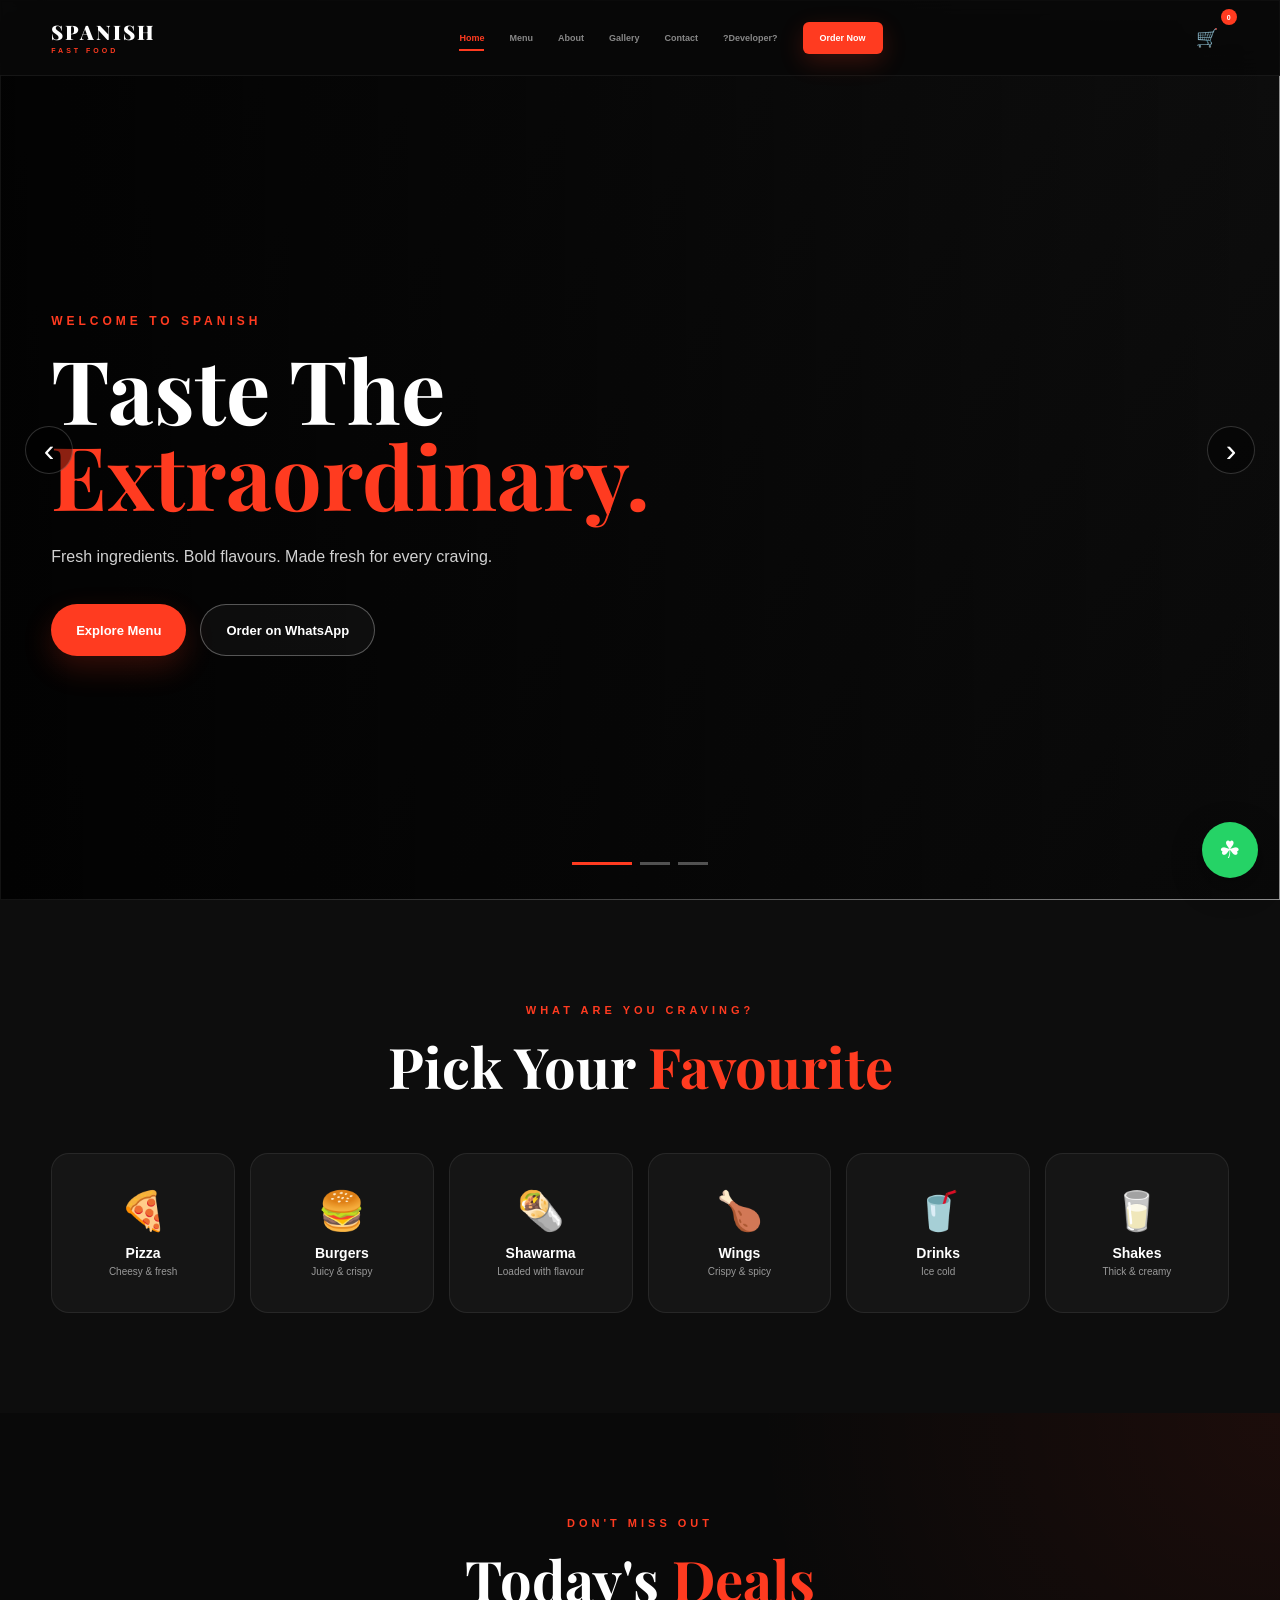
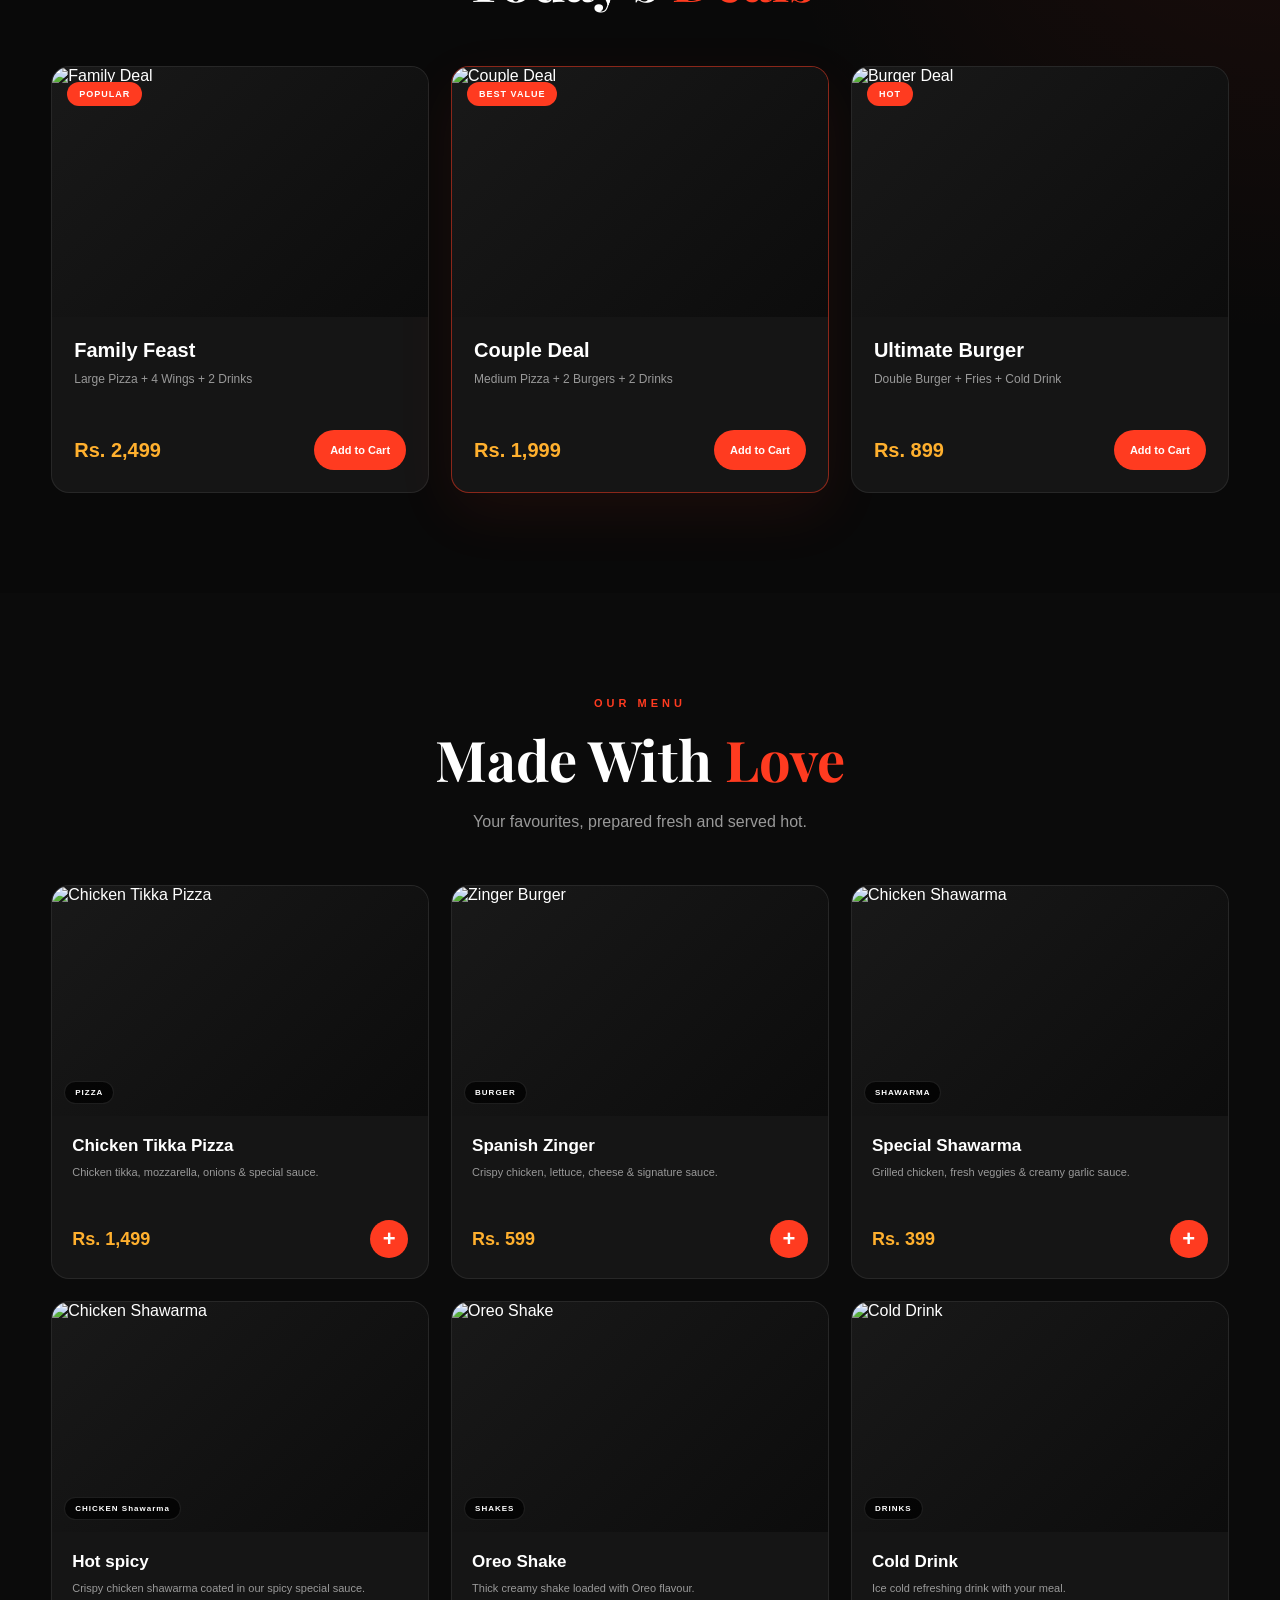
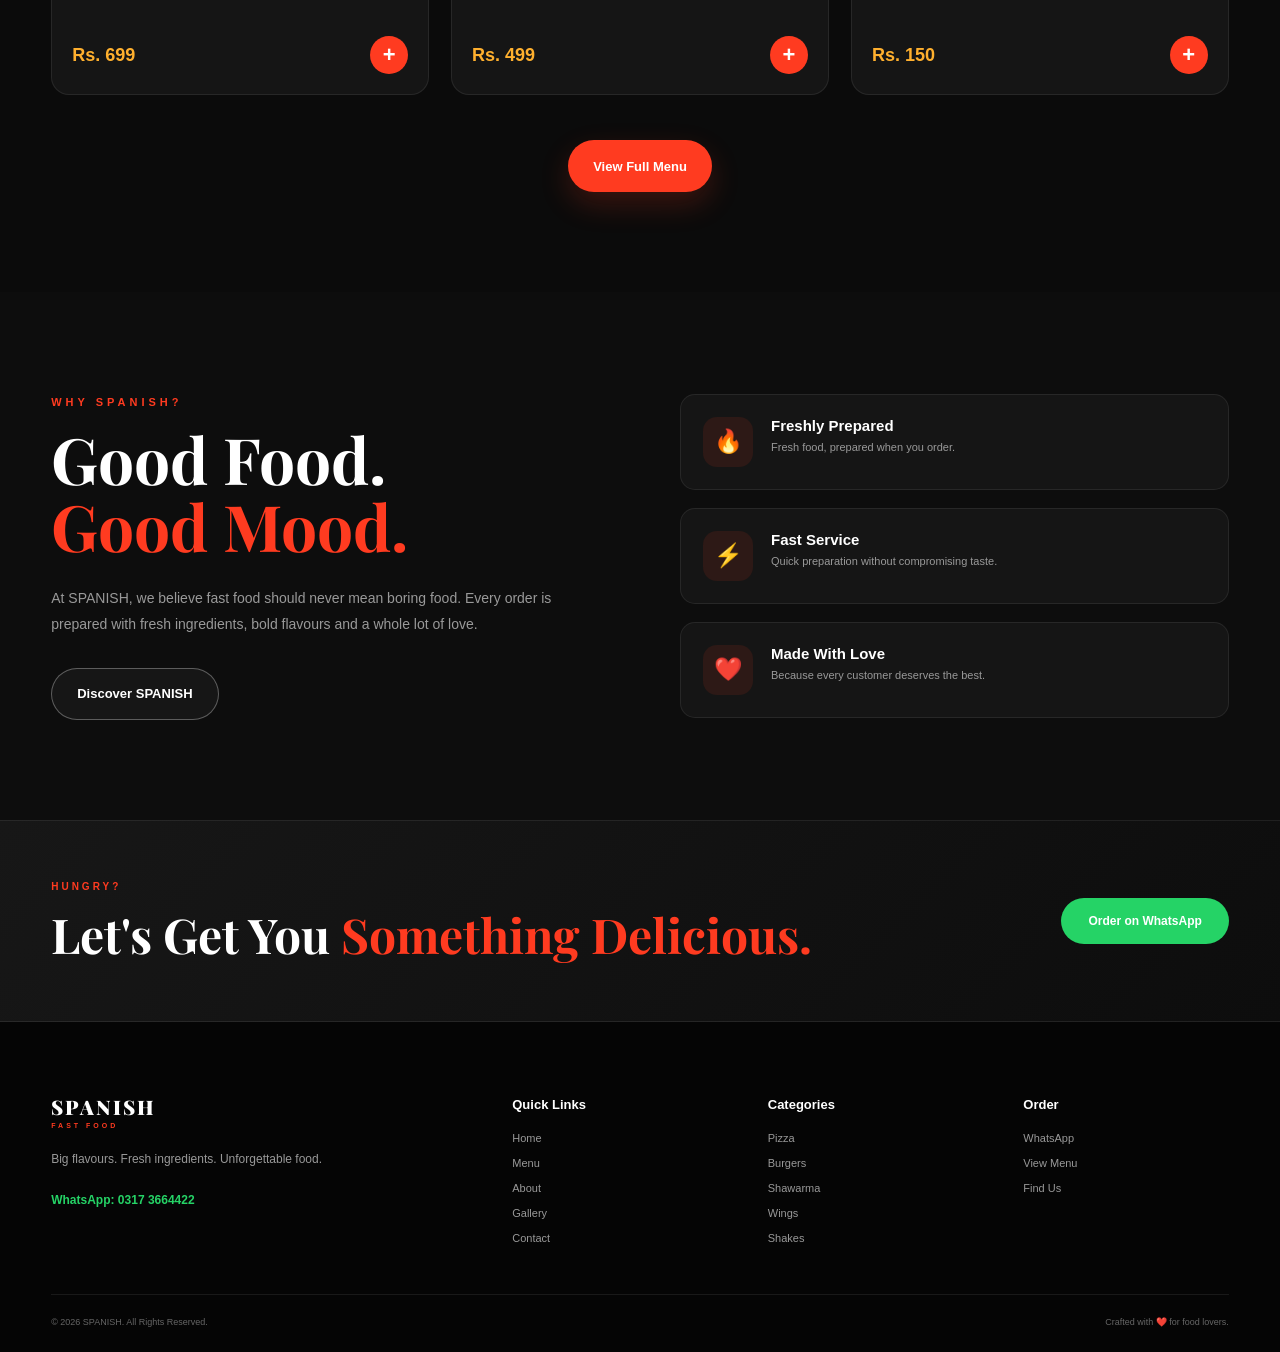
==== index.html @ f5026f9d "Add files via upload" ====
<!DOCTYPE html>
<html lang="en">
<head>
    <meta charset="UTF-8">
    <meta name="viewport" content="width=device-width, initial-scale=1.0">

    <title>SPANISH | Fast Food & Restaurant</title>
    <meta name="description" content="SPANISH - Premium fast food restaurant. Pizza, burgers, shawarma, wings, shakes and more.">

    <link rel="preconnect" href="https://fonts.googleapis.com">
    <link rel="preconnect" href="https://fonts.gstatic.com" crossorigin>

    <link href="https://fonts.googleapis.com/css2?family=Montserrat:wght@400;500;600;700;800;900&family=Playfair+Display:wght@600;700;800&display=swap" rel="stylesheet">

    <link rel="stylesheet" href="spanish.css">
</head>

<body>

<!-- ================= PRELOADER ================= -->

<div id="preloader">
    <div class="loader-logo">SPANISH</div>
    <div class="loader-line"></div>
</div>


<!-- ================= NAVBAR ================= -->

<header class="navbar">

    <div class="nav-container">

        <a href="index.html" class="logo">
            <span>SPANISH</span>
            <small>FAST FOOD</small>
        </a>

        <nav class="nav-links" id="navLinks">

            <a href="index.html" class="active">Home</a>

            <a href="menu.html">Menu</a>

            <a href="about.html">About</a>

            <a href="gallery.html">Gallery</a>

            <a href="contact.html">Contact</a>

             <a href="developer.html">?Developer?</a>

            <a
                href="https://wa.me/923173664422"
                class="nav-order"
                target="_blank"
            >
                Order Now
            </a>

        </nav>

        <div class="nav-actions">

            <button class="cart-btn" id="openCart" aria-label="Open cart">
                🛒
                <span id="cartCount">0</span>
            </button>

            <button class="menu-toggle" id="menuToggle" aria-label="Open menu">
                ☰
            </button>

        </div>

    </div>

</header>


<!-- ================= HERO SLIDER ================= -->

<section class="hero">

    <div class="hero-slider" id="heroSlider">

        <!-- SLIDE 1 -->
        <div class="hero-slide active">

            <div class="hero-image placeholder">
                <img
                    src="Spimages/WhatsApp Image 2026-08-14 at 4.31.10 PM.jpeg"
                    
                >
            </div>

            <div class="hero-overlay"></div>

            <div class="hero-content">

                <span class="hero-small">
                    WELCOME TO SPANISH
                </span>

                <h1>
                    Taste The <span>Extraordinary.</span>
                </h1>

                <p>
                    Fresh ingredients. Bold flavours.
                    Made fresh for every craving.
                </p>

                <div class="hero-buttons">

                    <a href="menu.html" class="btn btn-primary">
                        Explore Menu
                    </a>

                    <a
                        href="https://wa.me/923173664422?text=Hello%20SPANISH%2C%20I%20want%20to%20place%20an%20order."
                        target="_blank"
                        class="btn btn-outline"
                    >
                        Order on WhatsApp
                    </a>

                </div>

            </div>

        </div>


        <!-- SLIDE 2 -->
        <div class="hero-slide">

            <div class="hero-image placeholder">

                <img
                    src="Spimages/f2.jpeg"
                    
                >

            </div>

            <div class="hero-overlay"></div>

            <div class="hero-content">

                <span class="hero-small">
                    FRESH • HOT • DELICIOUS
                </span>

                <h1>
                    Your Craving.
                    <span>Our Mission.</span>
                </h1>

                <p>
                    From cheesy pizzas to crispy chicken,
                    we've got your hunger covered.
                </p>

                <div class="hero-buttons">

                    <a href="menu.html#pizza" class="btn btn-primary">
                        Order Pizza
                    </a>

                    <a
                        href="https://wa.me/923173664422?text=Hello%20SPANISH%2C%20I%20want%20to%20order%20pizza."
                        target="_blank"
                        class="btn btn-outline"
                    >
                        WhatsApp Order
                    </a>

                </div>

            </div>

        </div>


        <!-- SLIDE 3 -->
        <div class="hero-slide">

            <div class="hero-image placeholder">

                <img
                    src="Spimages/f1.jpeg"

                >

            </div>

            <div class="hero-overlay"></div>

            <div class="hero-content">

                <span class="hero-small">
                    BIG FLAVOUR • BIG EXPERIENCE
                </span>

                <h1>
                    Made To
                    <span>Make You Hungry.</span>
                </h1>

                <p>
                    Burgers, shawarma, wings, shakes and
                    everything you love.
                </p>

                <div class="hero-buttons">

                    <a href="menu.html" class="btn btn-primary">
                        View Menu
                    </a>

                    <a
                        href="https://wa.me/923173664422?text=Hello%20SPANISH%2C%20I%20want%20to%20order%20fast%20food."
                        target="_blank"
                        class="btn btn-outline"
                    >
                        Order Now
                    </a>

                </div>

            </div>

        </div>

    </div>


    <!-- Slider arrows -->

    <button class="slider-arrow slider-prev" id="prevSlide">
        ‹
    </button>

    <button class="slider-arrow slider-next" id="nextSlide">
        ›
    </button>


    <!-- Slider dots -->

    <div class="slider-dots" id="sliderDots">

        <button class="dot active" data-slide="0"></button>
        <button class="dot" data-slide="1"></button>
        <button class="dot" data-slide="2"></button>

    </div>

</section>


<!-- ================= QUICK CATEGORIES ================= -->

<section class="categories section">

    <div class="container">

        <div class="section-heading">

            <span>WHAT ARE YOU CRAVING?</span>

            <h2>
                Pick Your <strong>Favourite</strong>
            </h2>

        </div>


        <div class="category-grid">

            <a href="menu.html#pizza" class="category-card">

                <div class="category-icon">🍕</div>

                <h3>Pizza</h3>

                <p>Cheesy & fresh</p>

            </a>


            <a href="menu.html#burgers" class="category-card">

                <div class="category-icon">🍔</div>

                <h3>Burgers</h3>

                <p>Juicy & crispy</p>

            </a>


            <a href="menu.html#shawarma" class="category-card">

                <div class="category-icon">🌯</div>

                <h3>Shawarma</h3>

                <p>Loaded with flavour</p>

            </a>


            <a href="menu.html#wings" class="category-card">

                <div class="category-icon">🍗</div>

                <h3>Wings</h3>

                <p>Crispy & spicy</p>

            </a>


            <a href="menu.html#drinks" class="category-card">

                <div class="category-icon">🥤</div>

                <h3>Drinks</h3>

                <p>Ice cold</p>

            </a>


            <a href="menu.html#shakes" class="category-card">

                <div class="category-icon">🥛</div>

                <h3>Shakes</h3>

                <p>Thick & creamy</p>

            </a>

        </div>

    </div>

</section>


<!-- ================= DEALS ================= -->

<section class="deals section">

    <div class="container">

        <div class="section-heading">

            <span>DON'T MISS OUT</span>

            <h2>
                Today's <strong>Deals</strong>
            </h2>

        </div>


        <div class="deal-grid">


            <!-- DEAL 1 -->

            <article class="deal-card">

                <div class="deal-image placeholder">

                    <img
                        src="Spimages/5912.jpeg"
                        alt="Family Deal"
                    >

                    <span class="deal-badge">
                        POPULAR
                    </span>

                </div>

                <div class="deal-content">

                    <h3>Family Feast</h3>

                    <p>
                        Large Pizza + 4 Wings +
                        2 Drinks
                    </p>

                    <div class="deal-bottom">

                        <strong>
                            Rs. 2,499
                        </strong>

                        <button
                            class="add-cart"
                            data-id="deal-family"
                            data-name="Family Feast"
                            data-price="2499"
                        >
                            Add to Cart
                        </button>

                    </div>

                </div>

            </article>


            <!-- DEAL 2 -->

            <article class="deal-card featured">

                <div class="deal-image placeholder">

                    <img
                        src="Spimages/W.jpeg"
                        alt="Couple Deal"
                    >

                    <span class="deal-badge">
                        BEST VALUE
                    </span>

                </div>

                <div class="deal-content">

                    <h3>Couple Deal</h3>

                    <p>
                        Medium Pizza + 2 Burgers +
                        2 Drinks
                    </p>

                    <div class="deal-bottom">

                        <strong>
                            Rs. 1,999
                        </strong>

                        <button
                            class="add-cart"
                            data-id="deal-couple"
                            data-name="Couple Deal"
                            data-price="1999"
                        >
                            Add to Cart
                        </button>

                    </div>

                </div>

            </article>


            <!-- DEAL 3 -->

            <article class="deal-card">

                <div class="deal-image placeholder">

                    <img
                        src="Spimages/cb.jpeg"
                        alt="Burger Deal"
                    >

                    <span class="deal-badge">
                        HOT
                    </span>

                </div>

                <div class="deal-content">

                    <h3>Ultimate Burger</h3>

                    <p>
                        Double Burger + Fries +
                        Cold Drink
                    </p>

                    <div class="deal-bottom">

                        <strong>
                            Rs. 899
                        </strong>

                        <button
                            class="add-cart"
                            data-id="deal-burger"
                            data-name="Ultimate Burger"
                            data-price="899"
                        >
                            Add to Cart
                        </button>

                    </div>

                </div>

            </article>

        </div>

    </div>

</section>


<!-- ================= MENU PREVIEW ================= -->

<section class="menu-preview section">

    <div class="container">

        <div class="section-heading">

            <span>OUR MENU</span>

            <h2>
                Made With <strong>Love</strong>
            </h2>

            <p>
                Your favourites, prepared fresh and served hot.
            </p>

        </div>


        <div class="menu-grid">


            <!-- PIZZA -->

            <article class="food-card">

                <div class="food-image placeholder">

                    <img
                        src="Spimages/hh.jpeg"
                        alt="Chicken Tikka Pizza"
                    >

                    <span class="food-category">
                        PIZZA
                    </span>

                </div>

                <div class="food-info">

                    <h3>Chicken Tikka Pizza</h3>

                    <p>
                        Chicken tikka, mozzarella,
                        onions & special sauce.
                    </p>

                    <div class="food-bottom">

                        <strong>Rs. 1,499</strong>

                        <button
                            class="add-cart"
                            data-id="pizza-tikka"
                            data-name="Chicken Tikka Pizza"
                            data-price="1499"
                        >
                            +
                        </button>

                    </div>

                </div>

            </article>


            <!-- BURGER -->

            <article class="food-card">

                <div class="food-image placeholder">

                    <img
                        src="Spimages/f1.jpeg"
                        alt="Zinger Burger"
                    >

                    <span class="food-category">
                        BURGER
                    </span>

                </div>

                <div class="food-info">

                    <h3>Spanish Zinger</h3>

                    <p>
                        Crispy chicken, lettuce,
                        cheese & signature sauce.
                    </p>

                    <div class="food-bottom">

                        <strong>Rs. 599</strong>

                        <button
                            class="add-cart"
                            data-id="burger-zinger"
                            data-name="Spanish Zinger"
                            data-price="599"
                        >
                            +
                        </button>

                    </div>

                </div>

            </article>


            <!-- SHAWARMA -->

            <article class="food-card">

                <div class="food-image placeholder">

                    <img
                        src="Spimages/sc.jpeg"
                        alt="Chicken Shawarma"
                    >

                    <span class="food-category">
                        SHAWARMA
                    </span>

                </div>

                <div class="food-info">

                    <h3>Special Shawarma</h3>

                    <p>
                        Grilled chicken, fresh veggies
                        & creamy garlic sauce.
                    </p>

                    <div class="food-bottom">

                        <strong>Rs. 399</strong>

                        <button
                            class="add-cart"
                            data-id="shawarma-special"
                            data-name="Special Shawarma"
                            data-price="399"
                        >
                            +
                        </button>

                    </div>

                </div>

            </article>


            <!-- WINGS -->

            <article class="food-card">

                <div class="food-image placeholder">

                    <img
                        src="Spimages/cr.jpeg"
                        alt="Chicken Shawarma"
                    >

                    <span class="food-category">
                        CHICKEN Shawarma
                    </span>

                </div>

                <div class="food-info">

                    <h3>Hot spicy</h3>

                    <p>
                        Crispy chicken shawarma coated
                        in our spicy special sauce.
                    </p>

                    <div class="food-bottom">

                        <strong>Rs. 699</strong>

                        <button
                            class="add-cart"
                            data-id="shhawarma-hot"
                            data-name="Hot Chicken shawarma"
                            data-price="699"
                        >
                            +
                        </button>

                    </div>

                </div>

            </article>


            <!-- SHAKE -->

            <article class="food-card">

                <div class="food-image placeholder">

                    <img
                        src="Spimages/c.jpeg"
                        alt="Oreo Shake"
                    >

                    <span class="food-category">
                        SHAKES
                    </span>

                </div>

                <div class="food-info">

                    <h3>Oreo Shake</h3>

                    <p>
                        Thick creamy shake loaded
                        with Oreo flavour.
                    </p>

                    <div class="food-bottom">

                        <strong>Rs. 499</strong>

                        <button
                            class="add-cart"
                            data-id="shake-oreo"
                            data-name="Oreo Shake"
                            data-price="499"
                        >
                            +
                        </button>

                    </div>

                </div>

            </article>


            <!-- DRINK -->

            <article class="food-card">

                <div class="food-image placeholder">

                    <img
                        src="Spimages/floda.jpeg"
                        alt="Cold Drink"
                    >

                    <span class="food-category">
                        DRINKS
                    </span>

                </div>

                <div class="food-info">

                    <h3>Cold Drink</h3>

                    <p>
                        Ice cold refreshing drink
                        with your meal.
                    </p>

                    <div class="food-bottom">

                        <strong>Rs. 150</strong>

                        <button
                            class="add-cart"
                            data-id="cold-drink"
                            data-name="Cold Drink"
                            data-price="150"
                        >
                            +
                        </button>

                    </div>

                </div>

            </article>

        </div>


        <div class="center-button">

            <a href="menu.html" class="btn btn-primary">
                View Full Menu
            </a>

        </div>

    </div>

</section>


<!-- ================= WHY SPANISH ================= -->

<section class="why-us section">

    <div class="container">

        <div class="why-grid">

            <div class="why-content">

                <span>WHY SPANISH?</span>

                <h2>
                    Good Food.
                    <br>
                    <strong>Good Mood.</strong>
                </h2>

                <p>
                    At SPANISH, we believe fast food should
                    never mean boring food. Every order is
                    prepared with fresh ingredients,
                    bold flavours and a whole lot of love.
                </p>

                <a href="about.html" class="btn btn-outline">
                    Discover SPANISH
                </a>

            </div>


            <div class="why-features">

                <div class="feature">

                    <span>🔥</span>

                    <div>
                        <h3>Freshly Prepared</h3>
                        <p>
                            Fresh food, prepared when you order.
                        </p>
                    </div>

                </div>


                <div class="feature">

                    <span>⚡</span>

                    <div>
                        <h3>Fast Service</h3>
                        <p>
                            Quick preparation without compromising taste.
                        </p>
                    </div>

                </div>


                <div class="feature">

                    <span>❤️</span>

                    <div>
                        <h3>Made With Love</h3>
                        <p>
                            Because every customer deserves the best.
                        </p>
                    </div>

                </div>

            </div>

        </div>

    </div>

</section>


<!-- ================= WHATSAPP CTA ================= -->

<section class="whatsapp-section">

    <div class="container">

        <div class="whatsapp-content">

            <div>

                <span>HUNGRY?</span>

                <h2>
                    Let's Get You
                    <strong>Something Delicious.</strong>
                </h2>

            </div>

            <a
                href="https://wa.me/923173664422?text=Hello%20SPANISH%2C%20I%20want%20to%20place%20an%20order."
                target="_blank"
                class="whatsapp-btn"
            >
                Order on WhatsApp
            </a>

        </div>

    </div>

</section>


<!-- ================= FOOTER ================= -->

<footer class="footer">

    <div class="container">

        <div class="footer-grid">


            <div class="footer-brand">

                <a href="index.html" class="logo">
                    <span>SPANISH</span>
                    <small>FAST FOOD</small>
                </a>

                <p>
                    Big flavours. Fresh ingredients.
                    Unforgettable food.
                </p>

                <a
                    href="https://wa.me/923173664422"
                    target="_blank"
                    class="footer-whatsapp"
                >
                    WhatsApp: 0317 3664422
                </a>

            </div>


            <div class="footer-links">

                <h3>Quick Links</h3>

                <a href="index.html">Home</a>
                <a href="menu.html">Menu</a>
                <a href="about.html">About</a>
                <a href="gallery.html">Gallery</a>
                <a href="contact.html">Contact</a>

            </div>


            <div class="footer-links">

                <h3>Categories</h3>

                <a href="menu.html#pizza">Pizza</a>
                <a href="menu.html#burgers">Burgers</a>
                <a href="menu.html#shawarma">Shawarma</a>
                <a href="menu.html#wings">Wings</a>
                <a href="menu.html#shakes">Shakes</a>

            </div>


            <div class="footer-links">

                <h3>Order</h3>

                <a
                    href="https://wa.me/923173664422"
                    target="_blank"
                >
                    WhatsApp
                </a>

                <a href="menu.html">
                    View Menu
                </a>

                <a href="contact.html">
                    Find Us
                </a>

            </div>

        </div>


        <div class="footer-bottom">

            <p>
                © 2026 SPANISH. All Rights Reserved.
            </p>

            <p>
                Crafted with ❤️ for food lovers.
            </p>

        </div>

    </div>

</footer>


<!-- ================= CART OVERLAY ================= -->

<div class="cart-overlay" id="cartOverlay"></div>


<!-- ================= CART ================= -->

<aside class="cart-drawer" id="cartDrawer">

    <div class="cart-header">

        <div>
            <span>Your Order</span>
            <h2>Shopping Cart</h2>
        </div>

        <button id="closeCart" class="close-cart">
            ×
        </button>

    </div>


    <div class="cart-items" id="cartItems">

        <div class="empty-cart">

            <div>🛒</div>

            <h3>Your cart is empty</h3>

            <p>
                Add something delicious!
            </p>

            <a href="menu.html" class="btn btn-primary">
                Browse Menu
            </a>

        </div>

    </div>


    <div class="cart-footer">
<div class="branch-selector">
    <label for="branchSelect">SELECT YOUR BRANCH</label>

    <select id="branchSelect">
        <option value="">Select Branch</option>
        <option value="taxila">Spanish Taxila</option>
        <option value="hassan-abdal">Spanish Hassan Abdal</option>
    </select>
</div>

<div class="cart-total">
    <span>Total</span>
    <strong id="cartTotal">Rs. 0</strong>
</div>

<button class="checkout-btn" id="checkoutBtn">
    ORDER ON WHATSAPP
</button>

<p class="checkout-note">
    Your order will be sent directly to the selected branch.
</p>
    </div>

</aside>


<!-- ================= FLOATING WHATSAPP ================= -->

<a
    href="https://wa.me/923173664422?text=Hello%20SPANISH%2C%20I%20want%20to%20place%20an%20order."
    class="floating-whatsapp"
    target="_blank"
    aria-label="Order on WhatsApp"
>
    <span>☘</span>
</a>


<script src="script.js"></script>

</body>
</html>
---- spanish.css ----
/* =========================================================
   SPANISH FAST FOOD
   PREMIUM DARK RESPONSIVE DESIGN
========================================================= */


/* ================= ROOT ================= */

:root {
    --bg: #090909;
    --bg-soft: #111111;
    --card: #151515;
    --card-light: #1b1b1b;

    --accent: #ff3b20;
    --accent-dark: #d92710;
    --gold: #ffb02e;

    --white: #ffffff;
    --text: #eeeeee;
    --muted: #999999;
    --border: rgba(255,255,255,0.08);

    --container: 1200px;
    --radius: 18px;

    --transition: 0.3s ease;
}


/* ================= RESET ================= */

* {
    margin: 0;
    padding: 0;
    box-sizing: border-box;
}

html {
    scroll-behavior: smooth;
    scroll-padding-top: 90px;
}

body {
    font-family: "Montserrat", sans-serif;
    background: var(--bg);
    color: var(--white);
    overflow-x: hidden;
}

body.cart-open {
    overflow: hidden;
}

img {
    width: 100%;
    display: block;
}

a {
    text-decoration: none;
    color: inherit;
}

button,
input,
textarea,
select {
    font: inherit;
}

button {
    cursor: pointer;
    border: none;
}

.container {
    width: min(92%, var(--container));
    margin: auto;
}


/* ================= PRELOADER ================= */

#preloader {
    position: fixed;
    inset: 0;
    background: #050505;
    z-index: 99999;

    display: flex;
    align-items: center;
    justify-content: center;
    flex-direction: column;

    transition: 0.6s ease;
}

#preloader.hide {
    opacity: 0;
    visibility: hidden;
}

.loader-logo {
    font-size: 42px;
    font-weight: 900;
    letter-spacing: 8px;
}

.loader-line {
    width: 100px;
    height: 3px;
    background: var(--accent);
    margin-top: 18px;
    animation: loader 1.3s infinite;
}

@keyframes loader {
    0% {
        transform: scaleX(0);
        transform-origin: left;
    }

    50% {
        transform: scaleX(1);
    }

    100% {
        transform: scaleX(0);
        transform-origin: right;
    }
}


/* ================= NAVBAR ================= */

.navbar {
    position: fixed;
    top: 0;
    left: 0;
    width: 100%;
    z-index: 5000;

    background: rgba(7,7,7,0.82);
    backdrop-filter: blur(18px);
    -webkit-backdrop-filter: blur(18px);

    border-bottom: 1px solid rgba(255,255,255,0.06);
}

.nav-container {
    width: min(94%, 1250px);
    min-height: 82px;
    margin: auto;

    display: flex;
    align-items: center;
    justify-content: space-between;
    gap: 30px;
}


/* LOGO */

.logo {
    display: flex;
    flex-direction: column;
    line-height: 1;
    flex-shrink: 0;
}

.logo span {
    font-family: "Playfair Display", serif;
    font-size: 28px;
    font-weight: 800;
    letter-spacing: 3px;
}

.logo small {
    font-size: 8px;
    letter-spacing: 4px;
    color: var(--accent);
    margin-top: 5px;
}


/* NAV LINKS */

.nav-links {
    display: flex;
    align-items: center;
    gap: 30px;
}

.nav-links a {
    position: relative;
    font-size: 13px;
    font-weight: 600;
    color: #cfcfcf;

    transition: var(--transition);
}

.nav-links a:hover,
.nav-links a.active {
    color: var(--white);
}

.nav-links a:not(.nav-order)::after {
    content: "";

    position: absolute;
    left: 0;
    bottom: -8px;

    width: 0;
    height: 2px;

    background: var(--accent);

    transition: var(--transition);
}

.nav-links a:hover::after,
.nav-links a.active::after {
    width: 100%;
}


/* ORDER BUTTON */

.nav-order {
    padding: 12px 20px;
    background: var(--accent);
    color: white !important;
    border-radius: 50px;

    box-shadow: 0 8px 25px rgba(255,59,32,0.2);
}

.nav-order:hover {
    background: var(--accent-dark);
    transform: translateY(-2px);
}


/* NAV ACTIONS */

.nav-actions {
    display: flex;
    align-items: center;
    gap: 12px;
}

.cart-btn {
    position: relative;

    width: 43px;
    height: 43px;

    border-radius: 50%;

    background: var(--card-light);
    color: white;

    font-size: 18px;

    border: 1px solid var(--border);

    transition: var(--transition);
}

.cart-btn:hover {
    background: var(--accent);
    transform: translateY(-2px);
}

.cart-btn span {
    position: absolute;

    top: -5px;
    right: -5px;

    width: 20px;
    height: 20px;

    background: var(--accent);
    border-radius: 50%;

    display: flex;
    align-items: center;
    justify-content: center;

    font-size: 10px;
    font-weight: 800;
}


/* MOBILE MENU */

.menu-toggle {
    display: none;

    width: 43px;
    height: 43px;

    border-radius: 50%;

    background: var(--card-light);
    color: white;

    font-size: 21px;

    border: 1px solid var(--border);
}


/* ================= HERO ================= */

.hero {
    height: 100vh;
    min-height: 650px;

    position: relative;
    overflow: hidden;
}

.hero-slider {
    height: 100%;
    position: relative;
}

.hero-slide {
    position: absolute;
    inset: 0;

    opacity: 0;
    visibility: hidden;

    transition: opacity 0.8s ease;
}

.hero-slide.active {
    opacity: 1;
    visibility: visible;
}

.hero-image {
    position: absolute;
    inset: 0;
}

.hero-image img {
    width: 100%;
    height: 100%;
    object-fit: cover;
}

.hero-overlay {
    position: absolute;
    inset: 0;

    background:
        linear-gradient(
            90deg,
            rgba(0,0,0,0.9) 0%,
            rgba(0,0,0,0.67) 45%,
            rgba(0,0,0,0.25) 100%
        );
}

.hero-content {
    position: relative;
    z-index: 2;

    height: 100%;

    width: min(92%, var(--container));
    margin: auto;

    display: flex;
    flex-direction: column;
    justify-content: center;

    padding-top: 70px;
}

.hero-small {
    color: var(--accent);

    font-size: 12px;
    font-weight: 800;

    letter-spacing: 4px;

    margin-bottom: 18px;
}

.hero h1 {
    max-width: 750px;

    font-family: "Playfair Display", serif;

    font-size: clamp(48px, 7vw, 88px);

    line-height: 0.98;

    margin-bottom: 25px;
}

.hero h1 span {
    color: var(--accent);
}

.hero p {
    max-width: 550px;

    color: #d1d1d1;

    font-size: 16px;
    line-height: 1.8;

    margin-bottom: 32px;
}

.hero-buttons {
    display: flex;
    align-items: center;
    gap: 14px;
}


/* BUTTONS */

.btn {
    display: inline-flex;
    align-items: center;
    justify-content: center;

    min-height: 52px;

    padding: 0 25px;

    border-radius: 50px;

    font-size: 13px;
    font-weight: 800;

    transition: var(--transition);
}

.btn-primary {
    background: var(--accent);
    color: white;

    box-shadow: 0 12px 30px rgba(255,59,32,0.2);
}

.btn-primary:hover {
    background: var(--accent-dark);
    transform: translateY(-3px);
    box-shadow: 0 18px 35px rgba(255,59,32,0.3);
}

.btn-outline {
    border: 1px solid rgba(255,255,255,0.3);
    color: white;
    background: rgba(255,255,255,0.04);
}

.btn-outline:hover {
    border-color: var(--accent);
    background: var(--accent);
    transform: translateY(-3px);
}


/* SLIDER ARROWS */

.slider-arrow {
    position: absolute;

    top: 50%;
    transform: translateY(-50%);

    z-index: 10;

    width: 48px;
    height: 48px;

    border-radius: 50%;

    background: rgba(0,0,0,0.45);
    color: white;

    border: 1px solid rgba(255,255,255,0.18);

    font-size: 32px;

    transition: var(--transition);
}

.slider-arrow:hover {
    background: var(--accent);
    border-color: var(--accent);
}

.slider-prev {
    left: 25px;
}

.slider-next {
    right: 25px;
}


/* SLIDER DOTS */

.slider-dots {
    position: absolute;

    bottom: 35px;
    left: 50%;

    transform: translateX(-50%);

    z-index: 20;

    display: flex;
    gap: 8px;
}

.dot {
    width: 30px;
    height: 3px;

    background: rgba(255,255,255,0.3);

    transition: var(--transition);
}

.dot.active {
    width: 60px;
    background: var(--accent);
}


/* ================= SECTIONS ================= */

.section {
    padding: 100px 0;
}

.section-heading {
    text-align: center;
    margin-bottom: 50px;
}

.section-heading > span {
    color: var(--accent);

    font-size: 11px;
    font-weight: 800;

    letter-spacing: 4px;
}

.section-heading h2 {
    font-family: "Playfair Display", serif;

    font-size: clamp(36px, 5vw, 56px);

    margin-top: 10px;
}

.section-heading h2 strong {
    color: var(--accent);
}

.section-heading p {
    color: var(--muted);

    max-width: 550px;

    margin: 12px auto 0;

    line-height: 1.7;
}


/* ================= CATEGORIES ================= */

.categories {
    background: #0d0d0d;
}

.category-grid {
    display: grid;

    grid-template-columns: repeat(6, 1fr);

    gap: 15px;
}

.category-card {
    min-height: 160px;

    background: var(--card);

    border: 1px solid var(--border);

    border-radius: var(--radius);

    display: flex;
    align-items: center;
    justify-content: center;

    flex-direction: column;

    text-align: center;

    transition: var(--transition);
}

.category-card:hover {
    transform: translateY(-8px);

    border-color: rgba(255,59,32,0.5);

    background: #181818;

    box-shadow: 0 20px 50px rgba(0,0,0,0.35);
}

.category-icon {
    font-size: 38px;

    margin-bottom: 12px;

    transition: var(--transition);
}

.category-card:hover .category-icon {
    transform: scale(1.15) rotate(-5deg);
}

.category-card h3 {
    font-size: 14px;
}

.category-card p {
    color: var(--muted);

    font-size: 10px;

    margin-top: 5px;
}


/* ================= DEALS ================= */

.deals {
    background:
        radial-gradient(
            circle at top right,
            rgba(255,59,32,0.08),
            transparent 35%
        );
}

.deal-grid {
    display: grid;

    grid-template-columns: repeat(3, 1fr);

    gap: 22px;
}

.deal-card {
    background: var(--card);

    border: 1px solid var(--border);

    border-radius: var(--radius);

    overflow: hidden;

    transition: var(--transition);
}

.deal-card:hover {
    transform: translateY(-8px);

    border-color: rgba(255,59,32,0.35);
}

.deal-card.featured {
    border-color: rgba(255,59,32,0.5);

    box-shadow: 0 20px 60px rgba(255,59,32,0.08);
}

.deal-image {
    height: 250px;

    position: relative;

    overflow: hidden;
}

.deal-image img {
    width: 100%;
    height: 100%;

    object-fit: cover;

    transition: 0.5s ease;
}

.deal-card:hover .deal-image img {
    transform: scale(1.08);
}

.deal-badge {
    position: absolute;

    top: 15px;
    left: 15px;

    padding: 7px 12px;

    border-radius: 30px;

    background: var(--accent);

    font-size: 9px;
    font-weight: 800;

    letter-spacing: 1px;
}

.deal-content {
    padding: 22px;
}

.deal-content h3 {
    font-size: 20px;

    margin-bottom: 8px;
}

.deal-content p {
    color: var(--muted);

    font-size: 12px;

    line-height: 1.6;

    min-height: 40px;
}

.deal-bottom {
    display: flex;

    align-items: center;
    justify-content: space-between;

    margin-top: 20px;
}

.deal-bottom strong {
    color: var(--gold);

    font-size: 20px;
}

.add-cart {
    background: var(--accent);
    color: white;

    border-radius: 50px;

    min-height: 40px;

    padding: 0 16px;

    font-size: 11px;
    font-weight: 800;

    transition: var(--transition);
}

.add-cart:hover {
    background: var(--accent-dark);
    transform: translateY(-2px);
}


/* ================= MENU ================= */

.menu-preview {
    background: #0b0b0b;
}

.menu-grid {
    display: grid;

    grid-template-columns: repeat(3, 1fr);

    gap: 22px;
}

.food-card {
    background: var(--card);

    border: 1px solid var(--border);

    border-radius: var(--radius);

    overflow: hidden;

    transition: var(--transition);
}

.food-card:hover {
    transform: translateY(-7px);

    border-color: rgba(255,255,255,0.15);
}

.food-image {
    height: 230px;

    position: relative;

    overflow: hidden;
}

.food-image img {
    height: 100%;
    object-fit: cover;

    transition: 0.5s ease;
}

.food-card:hover .food-image img {
    transform: scale(1.07);
}

.food-category {
    position: absolute;

    bottom: 12px;
    left: 12px;

    padding: 6px 10px;

    background: rgba(0,0,0,0.75);

    border: 1px solid rgba(255,255,255,0.1);

    border-radius: 20px;

    font-size: 8px;
    font-weight: 800;

    letter-spacing: 1px;
}

.food-info {
    padding: 20px;
}

.food-info h3 {
    font-size: 17px;

    margin-bottom: 8px;
}

.food-info p {
    color: var(--muted);

    font-size: 11px;

    line-height: 1.6;

    min-height: 38px;
}

.food-bottom {
    display: flex;

    align-items: center;
    justify-content: space-between;

    margin-top: 18px;
}

.food-bottom strong {
    font-size: 18px;

    color: var(--gold);
}

.food-bottom .add-cart {
    width: 38px;
    min-height: 38px;

    padding: 0;

    font-size: 22px;
}

.center-button {
    text-align: center;

    margin-top: 45px;
}


/* ================= WHY US ================= */

.why-us {
    background: #0d0d0d;
}

.why-grid {
    display: grid;

    grid-template-columns: 1fr 1fr;

    gap: 80px;

    align-items: center;
}

.why-content > span {
    color: var(--accent);

    font-size: 11px;
    font-weight: 800;

    letter-spacing: 4px;
}

.why-content h2 {
    font-family: "Playfair Display", serif;

    font-size: clamp(40px, 5vw, 65px);

    line-height: 1.05;

    margin: 15px 0 25px;
}

.why-content h2 strong {
    color: var(--accent);
}

.why-content > p {
    color: var(--muted);

    line-height: 1.9;

    font-size: 14px;

    max-width: 550px;

    margin-bottom: 30px;
}

.why-features {
    display: flex;

    flex-direction: column;

    gap: 18px;
}

.feature {
    display: flex;

    align-items: flex-start;

    gap: 18px;

    padding: 22px;

    background: var(--card);

    border: 1px solid var(--border);

    border-radius: 15px;

    transition: var(--transition);
}

.feature:hover {
    transform: translateX(8px);

    border-color: rgba(255,59,32,0.35);
}

.feature > span {
    width: 50px;
    height: 50px;

    flex-shrink: 0;

    border-radius: 14px;

    background: rgba(255,59,32,0.1);

    display: flex;

    align-items: center;
    justify-content: center;

    font-size: 23px;
}

.feature h3 {
    font-size: 15px;

    margin-bottom: 5px;
}

.feature p {
    color: var(--muted);

    font-size: 11px;

    line-height: 1.6;
}


/* ================= WHATSAPP CTA ================= */

.whatsapp-section {
    padding: 55px 0;

    background:
        linear-gradient(
            135deg,
            #171717,
            #0d0d0d
        );

    border-top: 1px solid var(--border);
    border-bottom: 1px solid var(--border);
}

.whatsapp-content {
    display: flex;

    align-items: center;
    justify-content: space-between;

    gap: 30px;
}

.whatsapp-content > div > span {
    color: var(--accent);

    font-size: 10px;
    font-weight: 800;

    letter-spacing: 3px;
}

.whatsapp-content h2 {
    font-family: "Playfair Display", serif;

    font-size: clamp(30px, 4vw, 48px);

    margin-top: 8px;
}

.whatsapp-content h2 strong {
    color: var(--accent);
}

.whatsapp-btn {
    padding: 16px 27px;

    background: #25d366;

    color: white;

    border-radius: 50px;

    font-size: 12px;
    font-weight: 800;

    white-space: nowrap;

    transition: var(--transition);
}

.whatsapp-btn:hover {
    transform: translateY(-3px);

    box-shadow: 0 12px 30px rgba(37,211,102,0.2);
}


/* ================= FOOTER ================= */

.footer {
    background: #050505;

    padding: 75px 0 25px;
}

.footer-grid {
    display: grid;

    grid-template-columns: 2fr 1fr 1fr 1fr;

    gap: 50px;

    padding-bottom: 50px;

    border-bottom: 1px solid var(--border);
}

.footer-brand .logo {
    margin-bottom: 20px;
}

.footer-brand > p {
    color: var(--muted);

    max-width: 300px;

    font-size: 12px;

    line-height: 1.8;

    margin-bottom: 20px;
}

.footer-whatsapp {
    color: #25d366;

    font-size: 12px;
    font-weight: 700;
}

.footer-links {
    display: flex;

    flex-direction: column;

    gap: 13px;
}

.footer-links h3 {
    font-size: 13px;

    margin-bottom: 7px;
}

.footer-links a {
    color: var(--muted);

    font-size: 11px;

    transition: var(--transition);
}

.footer-links a:hover {
    color: var(--accent);

    transform: translateX(4px);
}

.footer-bottom {
    padding-top: 22px;

    display: flex;

    align-items: center;
    justify-content: space-between;

    gap: 20px;
}

.footer-bottom p {
    color: #666;

    font-size: 9px;
}


/* ================= CART OVERLAY ================= */

.cart-overlay {
    position: fixed;

    inset: 0;

    background: rgba(0,0,0,0.7);

    backdrop-filter: blur(4px);

    z-index: 8000;

    opacity: 0;
    visibility: hidden;

    transition: var(--transition);
}

.cart-overlay.active {
    opacity: 1;
    visibility: visible;
}


/* ================= CART DRAWER ================= */

.cart-drawer {
    position: fixed;

    top: 0;
    right: 0;

    width: min(430px, 100%);

    height: 100vh;

    background: #101010;

    z-index: 9000;

    transform: translateX(100%);

    transition: 0.4s ease;

    display: flex;
    flex-direction: column;

    border-left: 1px solid var(--border);
}

.cart-drawer.active {
    transform: translateX(0);
}

.cart-header {
    padding: 25px;

    display: flex;

    align-items: center;
    justify-content: space-between;

    border-bottom: 1px solid var(--border);
}

.cart-header span {
    color: var(--accent);

    font-size: 9px;
    font-weight: 800;

    letter-spacing: 3px;
}

.cart-header h2 {
    font-size: 22px;

    margin-top: 5px;
}

.close-cart {
    width: 38px;
    height: 38px;

    border-radius: 50%;

    background: var(--card-light);

    color: white;

    font-size: 25px;

    transition: var(--transition);
}

.close-cart:hover {
    background: var(--accent);
}


/* CART ITEMS */

.cart-items {
    flex: 1;

    overflow-y: auto;

    padding: 20px;
}

.empty-cart {
    height: 100%;

    display: flex;

    align-items: center;
    justify-content: center;

    flex-direction: column;

    text-align: center;
}

.empty-cart > div {
    font-size: 50px;

    margin-bottom: 15px;
}

.empty-cart h3 {
    font-size: 17px;
}

.empty-cart p {
    color: var(--muted);

    font-size: 11px;

    margin: 8px 0 20px;
}


/* CART ITEM */

.cart-item {
    display: grid;

    grid-template-columns: 1fr auto;

    gap: 15px;

    padding: 17px 0;

    border-bottom: 1px solid var(--border);
}

.cart-item-info h3 {
    font-size: 13px;

    margin-bottom: 5px;
}

.cart-item-info > strong {
    color: var(--gold);

    font-size: 13px;
}

.cart-controls {
    display: flex;

    align-items: center;

    gap: 8px;

    margin-top: 10px;
}

.cart-controls button {
    width: 27px;
    height: 27px;

    border-radius: 50%;

    background: var(--card-light);

    color: white;

    border: 1px solid var(--border);
}

.cart-controls button:hover {
    background: var(--accent);
}

.cart-controls span {
    min-width: 20px;

    text-align: center;

    font-size: 12px;
    font-weight: 700;
}

.remove-item {
    color: #888;

    font-size: 10px;

    transition: var(--transition);
}

.remove-item:hover {
    color: var(--accent);
}


/* CART FOOTER */

.cart-footer {
    padding: 22px;

    border-top: 1px solid var(--border);
}

.cart-total {
    display: flex;

    justify-content: space-between;
    align-items: center;

    margin-bottom: 18px;
}

.cart-total span {
    color: var(--muted);

    font-size: 12px;
}

.cart-total strong {
    color: var(--gold);

    font-size: 22px;
}

.checkout-btn {
    width: 100%;

    min-height: 53px;

    border-radius: 12px;

    background: var(--accent);

    color: white;

    font-size: 12px;
    font-weight: 800;

    transition: var(--transition);
}

.checkout-btn:hover {
    background: var(--accent-dark);

    transform: translateY(-2px);
}

.checkout-note {
    color: #666;

    font-size: 9px;

    text-align: center;

    margin-top: 10px;
}


/* ================= FLOATING WHATSAPP ================= */

.floating-whatsapp {
    position: fixed;

    right: 22px;
    bottom: 22px;

    width: 56px;
    height: 56px;

    border-radius: 50%;

    background: #25d366;

    color: white;

    z-index: 4000;

    display: flex;

    align-items: center;
    justify-content: center;

    font-size: 24px;

    box-shadow: 0 10px 30px rgba(0,0,0,0.4);

    animation: whatsappPulse 2s infinite;
}

.floating-whatsapp:hover {
    transform: scale(1.1);
}

@keyframes whatsappPulse {

    0% {
        box-shadow:
            0 0 0 0 rgba(37,211,102,0.4);
    }

    70% {
        box-shadow:
            0 0 0 14px rgba(37,211,102,0);
    }

    100% {
        box-shadow:
            0 0 0 0 rgba(37,211,102,0);
    }
}


/* ================= IMAGE PLACEHOLDER ================= */

.placeholder {
    background:
        linear-gradient(
            135deg,
            #191919,
            #0c0c0c
        );
}

.placeholder img {
    min-height: 100%;

    object-fit: cover;
}


/* =========================================================
   TABLET
========================================================= */

@media (max-width: 1000px) {

    .nav-links {
        gap: 18px;
    }

    .category-grid {
        grid-template-columns: repeat(3, 1fr);
    }

    .deal-grid,
    .menu-grid {
        grid-template-columns: repeat(2, 1fr);
    }

    .why-grid {
        gap: 40px;
    }

    .footer-grid {
        grid-template-columns: 2fr 1fr 1fr;
    }

}


/* =========================================================
   MOBILE
========================================================= */

@media (max-width: 768px) {

    html {
        scroll-padding-top: 75px;
    }

    .nav-container {
        min-height: 70px;
    }

    .logo span {
        font-size: 23px;
    }

    .logo small {
        font-size: 6px;
        letter-spacing: 3px;
    }


    /* MOBILE NAV */

    .menu-toggle {
        display: block;
    }

    .nav-links {

        position: fixed;

        top: 70px;
        left: 0;

        width: 100%;

        padding: 25px 20px 30px;

        background: rgba(10,10,10,0.98);

        border-bottom: 1px solid var(--border);

        display: flex;

        flex-direction: column;

        align-items: stretch;

        gap: 0;

        transform: translateY(-130%);

        opacity: 0;

        visibility: hidden;

        transition: 0.35s ease;
    }

    .nav-links.active {

        transform: translateY(0);

        opacity: 1;

        visibility: visible;
    }

    .nav-links a {

        padding: 15px 5px;

        border-bottom: 1px solid var(--border);

        font-size: 13px;
    }

    .nav-links a:not(.nav-order)::after {
        display: none;
    }

    .nav-order {
        text-align: center;

        margin-top: 15px;

        border-bottom: none !important;
    }


    /* HERO */

    .hero {
        height: 88vh;
        min-height: 600px;
    }

    .hero-overlay {
        background:
            linear-gradient(
                180deg,
                rgba(0,0,0,0.35),
                rgba(0,0,0,0.92)
            );
    }

    .hero-content {
        padding-top: 70px;
        justify-content: flex-end;

        padding-bottom: 95px;
    }

    .hero-small {
        font-size: 9px;

        letter-spacing: 2px;

        margin-bottom: 12px;
    }

    .hero h1 {
        font-size: clamp(40px, 12vw, 58px);

        line-height: 1.02;

        margin-bottom: 17px;
    }

    .hero p {
        font-size: 12px;

        line-height: 1.7;

        margin-bottom: 22px;

        max-width: 330px;
    }

    .hero-buttons {
        width: 100%;

        flex-direction: column;

        align-items: stretch;

        gap: 10px;
    }

    .btn {
        min-height: 48px;

        width: 100%;

        font-size: 11px;
    }

    .slider-arrow {
        display: none;
    }

    .slider-dots {
        bottom: 25px;
    }


    /* SECTIONS */

    .section {
        padding: 70px 0;
    }

    .section-heading {
        margin-bottom: 35px;
    }

    .section-heading h2 {
        font-size: 38px;
    }


    /* CATEGORIES */

    .category-grid {
        grid-template-columns: repeat(2, 1fr);

        gap: 10px;
    }

    .category-card {
        min-height: 130px;
    }

    .category-icon {
        font-size: 30px;
    }


    /* DEALS */

    .deal-grid,
    .menu-grid {
        grid-template-columns: 1fr;

        gap: 16px;
    }

    .deal-image {
        height: 220px;
    }


    /* FOOD */

    .food-image {
        height: 230px;
    }


    /* WHY */

    .why-grid {
        grid-template-columns: 1fr;

        gap: 45px;
    }

    .why-content h2 {
        font-size: 43px;
    }


    /* WHATSAPP */

    .whatsapp-content {
        flex-direction: column;

        align-items: flex-start;
    }

    .whatsapp-btn {
        width: 100%;

        text-align: center;
    }


    /* FOOTER */

    .footer {
        padding: 60px 0 25px;
    }

    .footer-grid {
        grid-template-columns: 1fr 1fr;

        gap: 35px;
    }

    .footer-brand {
        grid-column: 1 / -1;
    }

    .footer-bottom {
        flex-direction: column;

        align-items: flex-start;
    }


    /* CART */

    .cart-drawer {
        width: 100%;
    }

    .floating-whatsapp {
        width: 50px;
        height: 50px;

        right: 15px;
        bottom: 15px;
    }

}


/* =========================================================
   SMALL PHONES
========================================================= */

@media (max-width: 380px) {

    .nav-container {
        width: 94%;
    }

    .logo span {
        font-size: 20px;
    }

    .cart-btn,
    .menu-toggle {
        width: 39px;
        height: 39px;
    }

    .hero {
        min-height: 570px;
    }

    .hero h1 {
        font-size: 38px;
    }

    .category-card {
        min-height: 120px;
    }

    .category-icon {
        font-size: 27px;
    }

}
/* =========================================
   SHEHROZ KHAN DEVELOPER CREDIT
========================================= */

.developer-credit {

    padding: 55px 20px 30px;

    text-align: center;

    background: #070707;

    border-top:
        1px solid rgba(255,255,255,.07);

}

.developer-line {

    width: 55px;

    height: 2px;

    margin: 0 auto 25px;

    background: #ff3b20;

    box-shadow:
        0 0 15px rgba(255,59,32,.5);

}

.developer-made {

    margin: 0 0 10px;

    color: #666;

    font-size: 8px;

    font-weight: 800;

    letter-spacing: 3px;

}

.developer-credit h3 {

    margin: 0;

    color: #fff;

    font-family:
        "Playfair Display",
        serif;

    font-size:
        clamp(25px,4vw,38px);

    letter-spacing: 1px;

}

.developer-role {

    display: inline-block;

    margin-top: 10px;

    padding: 7px 14px;

    color: #ff3b20;

    border: 1px solid
        rgba(255,59,32,.3);

    border-radius: 50px;

    font-size: 7px;

    font-weight: 900;

    letter-spacing: 2px;

}

.developer-rights {

    margin: 25px 0 0;

    color: #444;

    font-size: 8px;

}
/* =========================================
   DEVELOPER PAGE
========================================= */

* {
    margin: 0;
    padding: 0;
    box-sizing: border-box;
}

html {
    scroll-behavior: smooth;
}

body {
    background: #090909;
    color: #fff;
    font-family: "Montserrat", sans-serif;
}


/* =========================================
   NAVBAR
========================================= */

.navbar {
    position: fixed;
    top: 0;
    left: 0;
    width: 100%;
    z-index: 9999;

    background: rgba(8, 8, 8, 0.92);
    backdrop-filter: blur(15px);

    border-bottom: 1px solid rgba(255,255,255,.06);
}

.nav-container {
    width: min(1200px, 92%);
    min-height: 75px;
    margin: auto;

    display: flex;
    align-items: center;
    justify-content: space-between;
}

.logo {
    text-decoration: none;
    color: white;

    display: flex;
    flex-direction: column;
}

.logo span {
    font-size: 20px;
    font-weight: 900;
    letter-spacing: 2px;
}

.logo small {
    color: #ff3b20;
    font-size: 7px;
    font-weight: 800;
    letter-spacing: 3px;
}

.nav-links {
    display: flex;
    align-items: center;
    gap: 25px;
}

.nav-links a {
    color: #888;
    text-decoration: none;

    font-size: 9px;
    font-weight: 700;

    transition: .3s;
}

.nav-links a:hover,
.nav-links a.active {
    color: #ff3b20;
}

.nav-order {
    padding: 11px 17px;

    background: #ff3b20;

    color: #fff !important;

    border-radius: 6px;
}

.nav-order:hover {
    background: #d92b12;
}

.nav-actions {
    display: flex;
    align-items: center;
    gap: 10px;
}

.cart-btn,
.menu-toggle {
    background: none;
    border: none;
    color: white;
    cursor: pointer;
}

.cart-btn {
    position: relative;
    font-size: 18px;
}

.cart-btn span {
    position: absolute;

    top: -7px;
    right: -8px;

    width: 16px;
    height: 16px;

    display: flex;
    align-items: center;
    justify-content: center;

    background: #ff3b20;
    border-radius: 50%;

    font-size: 7px;
}

.menu-toggle {
    display: none;
    font-size: 23px;
}


/* =========================================
   DEVELOPER HERO
========================================= */

.dev-hero {
    min-height: 680px;

    padding: 150px 0 100px;

    display: flex;
    align-items: center;

    background:
        radial-gradient(
            circle at 80% 30%,
            rgba(255,59,32,.14),
            transparent 35%
        ),
        #090909;
}

.dev-container {
    width: min(1150px, 92%);
    margin: auto;

    display: grid;
    grid-template-columns: 1.1fr .9fr;

    gap: 70px;

    align-items: center;
}

.dev-label {
    color: #ff3b20;

    font-size: 9px;
    font-weight: 900;

    letter-spacing: 4px;
}

.dev-hero h1 {
    margin: 15px 0;

    font-family: "Playfair Display", serif;

    font-size: clamp(55px, 8vw, 95px);

    line-height: .95;
}

.dev-hero h1 strong {
    display: block;
    color: #ff3b20;
}

.dev-description {
    max-width: 600px;

    margin: 25px 0;

    color: #888;

    font-size: 13px;
    line-height: 1.9;
}

.dev-description strong {
    color: #ddd;
}


/* =========================================
   BUTTONS
========================================= */

.dev-buttons {
    display: flex;
    gap: 12px;
    flex-wrap: wrap;
}

.dev-btn {
    display: inline-block;

    padding: 14px 22px;

    border-radius: 7px;

    text-decoration: none;

    font-size: 9px;
    font-weight: 900;

    transition: .3s;
}

.dev-btn.primary {
    background: #ff3b20;
    color: white;
}

.dev-btn.primary:hover {
    background: #d92810;
    transform: translateY(-3px);
}

.dev-btn.secondary {
    color: #aaa;

    border: 1px solid rgba(255,255,255,.12);
}

.dev-btn.secondary:hover {
    color: white;

    border-color: #ff3b20;

    transform: translateY(-3px);
}


/* =========================================
   DEVELOPER IMAGE
========================================= */

.dev-photo-box {
    position: relative;

    display: flex;
    justify-content: center;
}

.dev-photo {
    position: relative;
    z-index: 2;

    width: min(380px, 100%);

    aspect-ratio: 1 / 1;

    object-fit: cover;

    border-radius: 25px;

    border: 1px solid rgba(255,255,255,.1);

    box-shadow:
        0 30px 90px rgba(0,0,0,.6);
}

.dev-photo-box::before {
    content: "";

    position: absolute;

    width: 380px;
    height: 380px;

    border: 1px solid rgba(255,59,32,.35);

    border-radius: 25px;

    transform: rotate(6deg);

    z-index: 1;
}

.dev-badge {
    position: absolute;

    z-index: 3;

    right: 0;
    bottom: 25px;

    padding: 14px 18px;

    background: #151515;

    border: 1px solid rgba(255,255,255,.1);

    border-radius: 10px;

    box-shadow:
        0 15px 40px rgba(0,0,0,.5);
}

.dev-badge strong {
    display: block;

    color: #ff3b20;

    font-size: 13px;
}

.dev-badge span {
    color: #777;

    font-size: 7px;

    letter-spacing: 2px;
}


/* =========================================
   INTRO
========================================= */

.dev-intro {
    padding: 100px 0;

    background: #0d0d0d;
}

.dev-intro-container {
    width: min(850px, 92%);

    margin: auto;

    text-align: center;
}

.dev-intro-container > span {
    color: #ff3b20;

    font-size: 9px;
    font-weight: 900;

    letter-spacing: 4px;
}

.dev-intro h2 {
    margin: 15px 0 25px;

    font-family: "Playfair Display", serif;

    font-size: clamp(38px, 6vw, 60px);

    line-height: 1.05;
}

.dev-intro p {
    color: #777;

    font-size: 12px;

    line-height: 2;
}


/* =========================================
   SECTION TITLE
========================================= */

.dev-section-title {
    width: min(1150px, 92%);

    margin: 0 auto 45px;
}

.dev-section-title span {
    color: #ff3b20;

    font-size: 9px;
    font-weight: 900;

    letter-spacing: 4px;
}

.dev-section-title h2 {
    margin-top: 10px;

    font-family: "Playfair Display", serif;

    font-size: 48px;
}


/* =========================================
   SKILLS
========================================= */

.dev-skills {
    padding: 100px 0;
}

.skills-grid {
    width: min(1150px, 92%);

    margin: auto;

    display: grid;

    grid-template-columns: repeat(5, 1fr);

    gap: 14px;
}

.skill {
    padding: 30px 15px;

    text-align: center;

    background: #151515;

    border: 1px solid rgba(255,255,255,.06);

    border-radius: 12px;

    transition: .3s;
}

.skill:hover {
    transform: translateY(-7px);

    border-color: rgba(255,59,32,.4);

    box-shadow:
        0 15px 40px rgba(0,0,0,.25);
}

.skill-icon {
    font-size: 28px;

    margin-bottom: 15px;
}

.skill h3 {
    font-size: 11px;
}

.skill p {
    margin-top: 7px;

    color: #666;

    font-size: 8px;
}


/* =========================================
   SERVICES
========================================= */

.dev-services {
    padding: 100px 0;

    background: #0d0d0d;
}

.services-grid {
    width: min(1150px, 92%);

    margin: auto;

    display: grid;

    grid-template-columns: repeat(3, 1fr);

    gap: 18px;
}

.service {
    padding: 35px 28px;

    background: #151515;

    border-radius: 15px;

    border: 1px solid rgba(255,255,255,.06);

    transition: .3s;
}

.service:hover {
    transform: translateY(-6px);

    border-color: rgba(255,59,32,.35);
}

.service-number {
    color: #ff3b20;

    font-size: 10px;
    font-weight: 900;
}

.service h3 {
    margin: 15px 0 10px;

    font-size: 17px;
}

.service p {
    color: #777;

    font-size: 10px;

    line-height: 1.8;
}


/* =========================================
   PROJECT
========================================= */

.project-credit {
    padding: 100px 0;

    text-align: center;
}

.project-box {
    width: min(850px, 92%);

    margin: auto;

    padding: 55px 30px;

    border-radius: 20px;

    background:
        linear-gradient(
            135deg,
            #191919,
            #101010
        );

    border: 1px solid rgba(255,255,255,.08);
}

.project-box > span:first-child {
    color: #ff3b20;

    font-size: 9px;

    font-weight: 900;

    letter-spacing: 3px;
}

.project-box h2 {
    margin: 12px 0;

    font-family: "Playfair Display", serif;

    font-size: clamp(35px, 5vw, 55px);
}

.project-box p {
    max-width: 600px;

    margin: auto;

    color: #777;

    font-size: 11px;

    line-height: 1.9;
}

.project-name {
    display: inline-block;

    margin-top: 25px;

    color: #ff3b20;

    font-size: 11px;

    font-weight: 900;

    letter-spacing: 2px;
}


/* =========================================
   CTA
========================================= */

.dev-cta {
    padding: 100px 20px;

    text-align: center;

    background: #080808;
}

.dev-cta h2 {
    margin: 12px 0;

    font-family: "Playfair Display", serif;

    font-size: clamp(40px, 6vw, 65px);
}

.dev-cta p {
    color: #777;

    font-size: 11px;

    margin-bottom: 25px;
}


/* =========================================
   DEVELOPER FOOTER
========================================= */

.developer-credit {
    padding: 55px 20px 30px;

    text-align: center;

    background: #070707;

    border-top:
        1px solid rgba(255,255,255,.06);
}

.developer-line {
    width: 55px;

    height: 2px;

    margin: 0 auto 25px;

    background: #ff3b20;

    box-shadow:
        0 0 15px rgba(255,59,32,.5);
}

.developer-made {
    margin-bottom: 10px;

    color: #666;

    font-size: 8px;

    font-weight: 800;

    letter-spacing: 3px;
}

.developer-credit h3 {
    color: white;

    font-family: "Playfair Display", serif;

    font-size: clamp(25px, 4vw, 38px);
}

.developer-role {
    display: inline-block;

    margin-top: 10px;

    padding: 7px 14px;

    color: #ff3b20;

    border: 1px solid rgba(255,59,32,.3);

    border-radius: 50px;

    font-size: 7px;

    font-weight: 900;

    letter-spacing: 2px;
}

.developer-rights {
    margin-top: 25px;

    color: #444;

    font-size: 8px;
}


/* =========================================
   MOBILE
========================================= */

@media (max-width: 850px) {

    .nav-links {
        position: fixed;

        top: 75px;
        left: -100%;

        width: 100%;

        padding: 30px 20px;

        display: flex;

        flex-direction: column;

        align-items: flex-start;

        gap: 20px;

        background: #0d0d0d;

        border-bottom:
            1px solid rgba(255,255,255,.08);

        transition: .3s;
    }

    .nav-links.active {
        left: 0;
    }

    .menu-toggle {
        display: block;
    }

    .dev-hero {
        padding-top: 120px;
    }

    .dev-container {
        grid-template-columns: 1fr;

        text-align: center;
    }

    .dev-description {
        margin-left: auto;
        margin-right: auto;
    }

    .dev-buttons {
        justify-content: center;
    }

    .dev-photo-box {
        margin-top: 35px;
    }

    .skills-grid {
        grid-template-columns: repeat(2, 1fr);
    }

    .services-grid {
        grid-template-columns: 1fr;
    }
}


/* =========================================
   SMALL MOBILE
========================================= */

@media (max-width: 500px) {

    .nav-container {
        min-height: 68px;
    }

    .logo span {
        font-size: 17px;
    }

    .dev-hero {
        min-height: auto;

        padding-top: 120px;
        padding-bottom: 70px;
    }

    .dev-hero h1 {
        font-size: 52px;
    }

    .dev-photo {
        width: 290px;
    }

    .dev-photo-box::before {
        width: 290px;
        height: 290px;
    }

    .dev-badge {
        right: 0;
        bottom: 12px;
    }

    .skills-grid {
        gap: 10px;
    }

    .skill {
        padding: 22px 10px;
    }

    .dev-section-title h2 {
        font-size: 38px;
    }

    .project-box {
        padding: 40px 20px;
    }

}
/* =========================================================
   CART BRANCH SELECTOR
========================================================= */

.branch-selector {
    width: 100%;
    margin: 18px 0;
}

.branch-selector label {
    display: block;

    margin-bottom: 8px;

    color: #aaa;

    font-size: 10px;

    font-weight: 800;

    letter-spacing: 1.5px;
}

.branch-selector select {
    display: block;

    width: 100%;

    height: 50px;

    padding: 0 14px;

    background: #111;

    color: #fff;

    border: 1px solid rgba(255,255,255,0.15);

    border-radius: 9px;

    outline: none;

    font-family: "Montserrat", sans-serif;

    font-size: 12px;

    font-weight: 600;

    cursor: pointer;

    appearance: auto;
}

.branch-selector select:hover {
    border-color: rgba(255,59,32,0.5);
}

.branch-selector select:focus {
    border-color: #ff3b20;

    box-shadow:
        0 0 0 3px rgba(255,59,32,0.10);
}

.branch-selector option {
    background: #111;

    color: #fff;
}


/* MOBILE */

@media (max-width: 600px) {

    .branch-selector {
        margin: 15px 0;
    }

    .branch-selector select {
        height: 50px;

        font-size: 12px;
    }

}
/* =====================================================
   SPANISH FAST FOOD
   GALLERY
===================================================== */

* {
    margin: 0;
    padding: 0;
    box-sizing: border-box;
}

body {
    background: #090909;
    color: #fff;
    font-family: Arial, Helvetica, sans-serif;
}


/* ================= HEADER ================= */

.gallery-header {
    min-height: 300px;

    display: flex;
    align-items: center;
    justify-content: center;

    text-align: center;

    position: relative;

    padding: 70px 20px;

    background:
        linear-gradient(
            rgba(0,0,0,.72),
            rgba(0,0,0,.92)
        ),
        url("https://images.unsplash.com/photo-1513104890138-7c749659a591?auto=format&fit=crop&w=1800&q=85");

    background-size: cover;
    background-position: center;
}


.gallery-header span {
    color: #ff4b2b;

    font-size: 14px;

    font-weight: 800;

    letter-spacing: 5px;
}


.gallery-header h1 {
    margin-top: 12px;

    font-size: clamp(
        38px,
        7vw,
        72px
    );

    text-transform: uppercase;

    letter-spacing: 2px;
}


.gallery-header p {
    margin-top: 12px;

    color: #aaa;

    font-size: 15px;
}


.back-btn {
    position: absolute;

    top: 25px;
    left: 25px;

    color: white;

    text-decoration: none;

    border: 1px solid #444;

    padding: 11px 18px;

    border-radius: 30px;

    font-size: 13px;

    transition: .3s;
}


.back-btn:hover {
    background: #ff4b2b;

    border-color: #ff4b2b;
}


/* ================= GALLERY ================= */

.gallery-container {
    width: min(1250px, 92%);

    margin: auto;

    padding: 70px 0;
}


.gallery-grid {
    display: grid;

    grid-template-columns:
        repeat(3, 1fr);

    gap: 20px;
}


.gallery-card {
    position: relative;

    overflow: hidden;

    height: 300px;

    border-radius: 18px;

    background: #151515;

    cursor: pointer;
}


.gallery-card img {
    width: 100%;
    height: 100%;

    object-fit: cover;

    display: block;

    transition:
        transform .5s ease,
        filter .5s ease;
}


.gallery-card::after {
    content: "VIEW";

    position: absolute;

    left: 50%;
    top: 50%;

    transform:
        translate(-50%, -50%)
        scale(.8);

    opacity: 0;

    background: rgba(255,75,43,.95);

    padding: 12px 22px;

    border-radius: 30px;

    font-size: 12px;

    font-weight: 800;

    letter-spacing: 2px;

    transition: .3s;

    pointer-events: none;
}


.gallery-card:hover img {
    transform: scale(1.08);

    filter: brightness(.55);
}


.gallery-card:hover::after {
    opacity: 1;

    transform:
        translate(-50%, -50%)
        scale(1);
}


/* ================= LIGHTBOX ================= */

.lightbox {
    position: fixed;

    inset: 0;

    z-index: 99999;

    background:
        rgba(0,0,0,.94);

    display: flex;

    align-items: center;
    justify-content: center;

    padding: 30px;

    opacity: 0;

    visibility: hidden;

    transition: .3s;
}


.lightbox.active {
    opacity: 1;

    visibility: visible;
}


.lightbox img {
    max-width: 85vw;

    max-height: 85vh;

    object-fit: contain;

    border-radius: 12px;

    box-shadow:
        0 20px 80px
        rgba(0,0,0,.7);
}


/* ================= BUTTONS ================= */

.close-lightbox,
.lightbox-prev,
.lightbox-next {
    position: absolute;

    border: none;

    background: rgba(255,255,255,.1);

    color: white;

    width: 50px;
    height: 50px;

    border-radius: 50%;

    cursor: pointer;

    font-size: 30px;

    transition: .3s;
}


.close-lightbox {
    top: 25px;
    right: 25px;
}


.lightbox-prev {
    left: 25px;
}


.lightbox-next {
    right: 25px;
}


.close-lightbox:hover,
.lightbox-prev:hover,
.lightbox-next:hover {
    background: #ff4b2b;
}


.no-scroll {
    overflow: hidden;
}


/* ================= MOBILE ================= */

@media (max-width: 850px) {

    .gallery-grid {
        grid-template-columns:
            repeat(2, 1fr);

        gap: 14px;
    }


    .gallery-card {
        height: 240px;
    }

}


@media (max-width: 550px) {

    .gallery-header {
        min-height: 250px;

        padding: 60px 15px;
    }


    .gallery-grid {
        grid-template-columns: 1fr;

        gap: 15px;
    }


    .gallery-card {
        height: 260px;
    }


    .back-btn {
        top: 18px;
        left: 18px;
    }


    .lightbox {
        padding: 15px;
    }


    .lightbox img {
        max-width: 92vw;

        max-height: 75vh;
    }


    .lightbox-prev {
        left: 10px;
    }


    .lightbox-next {
        right: 10px;
    }

}
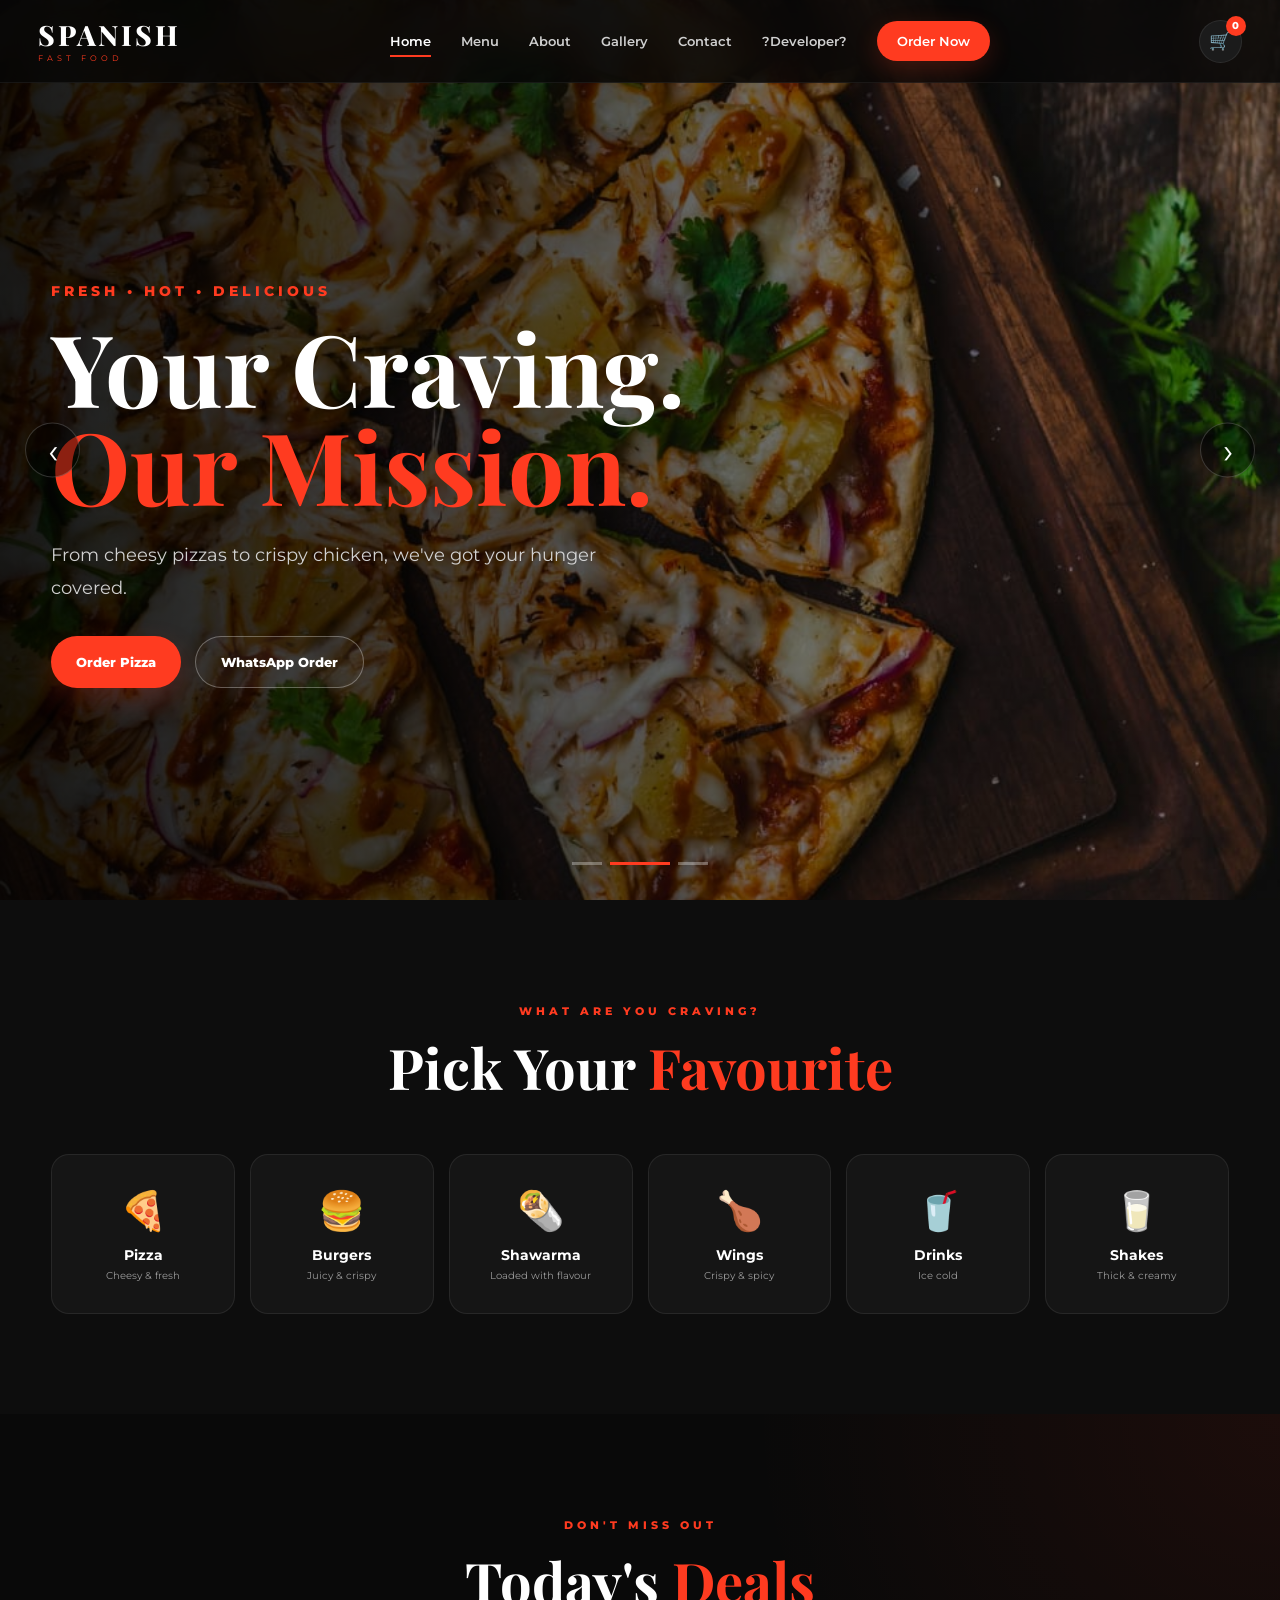
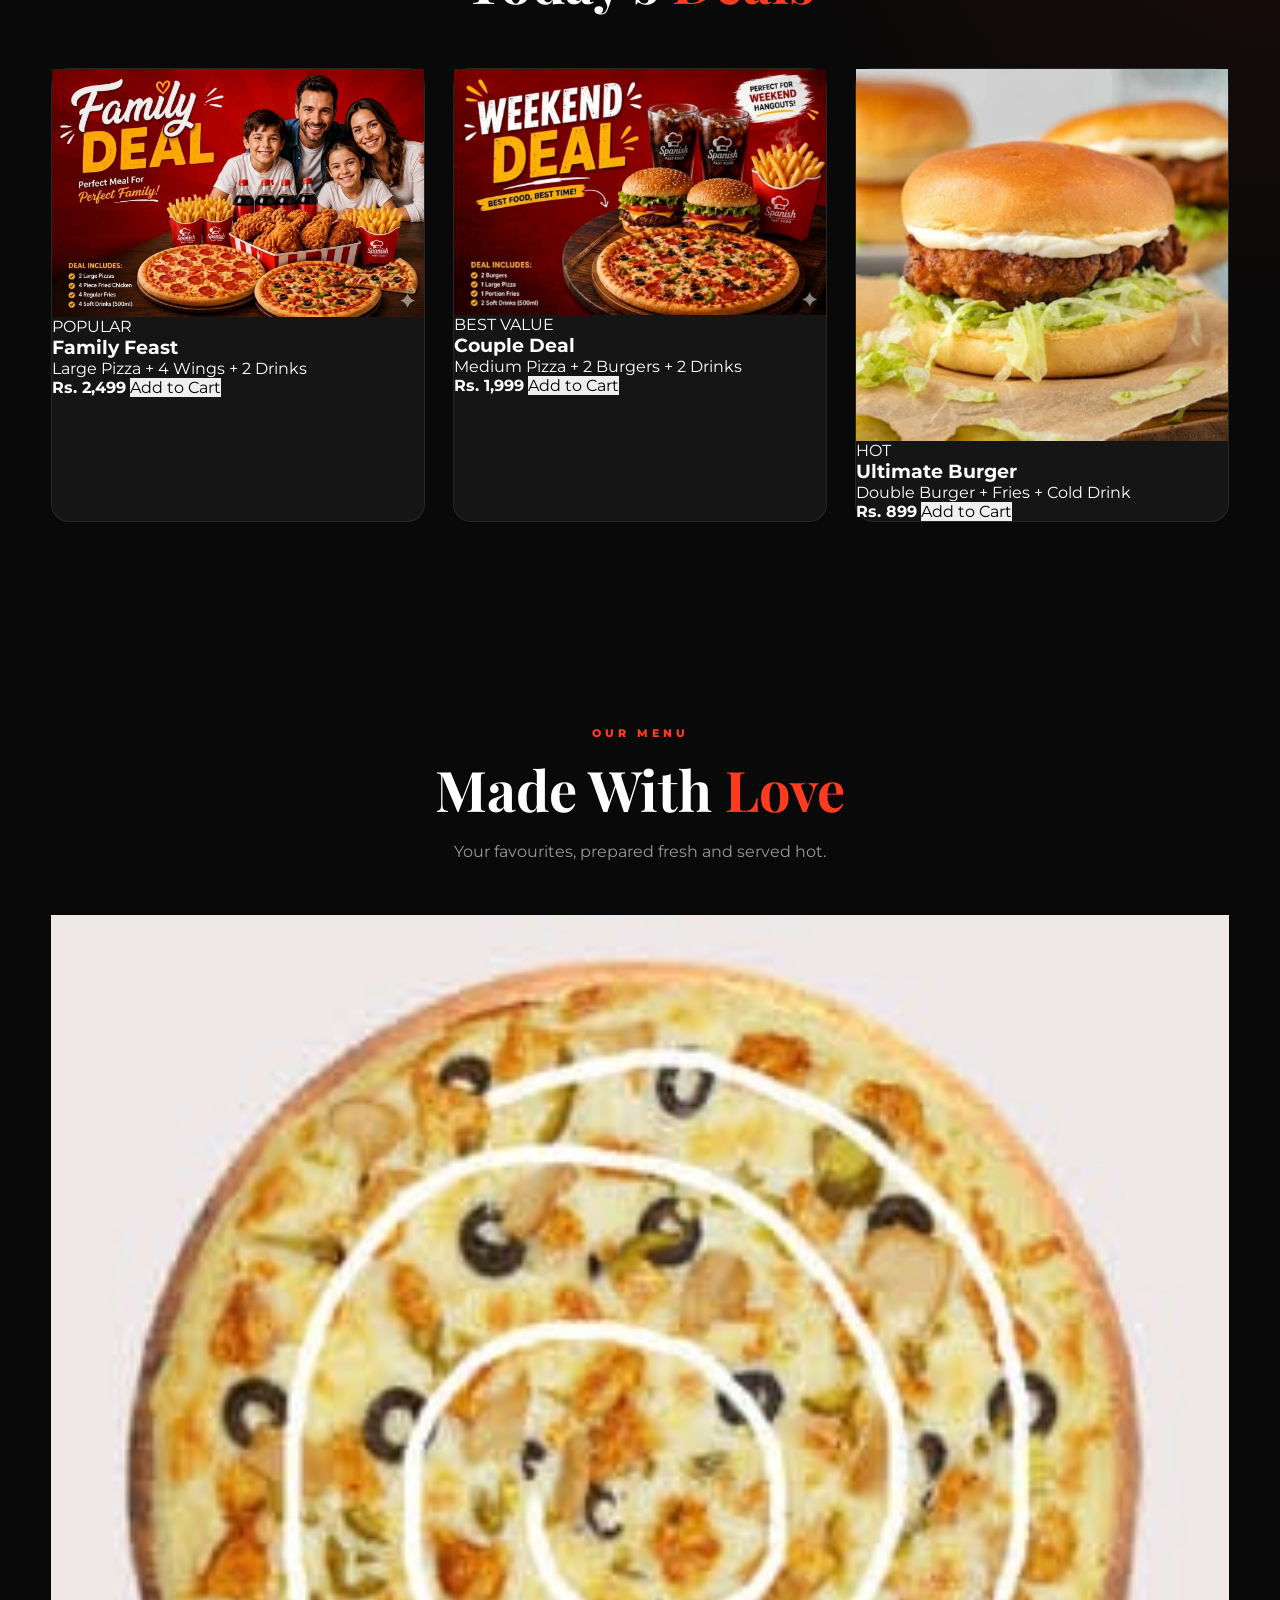
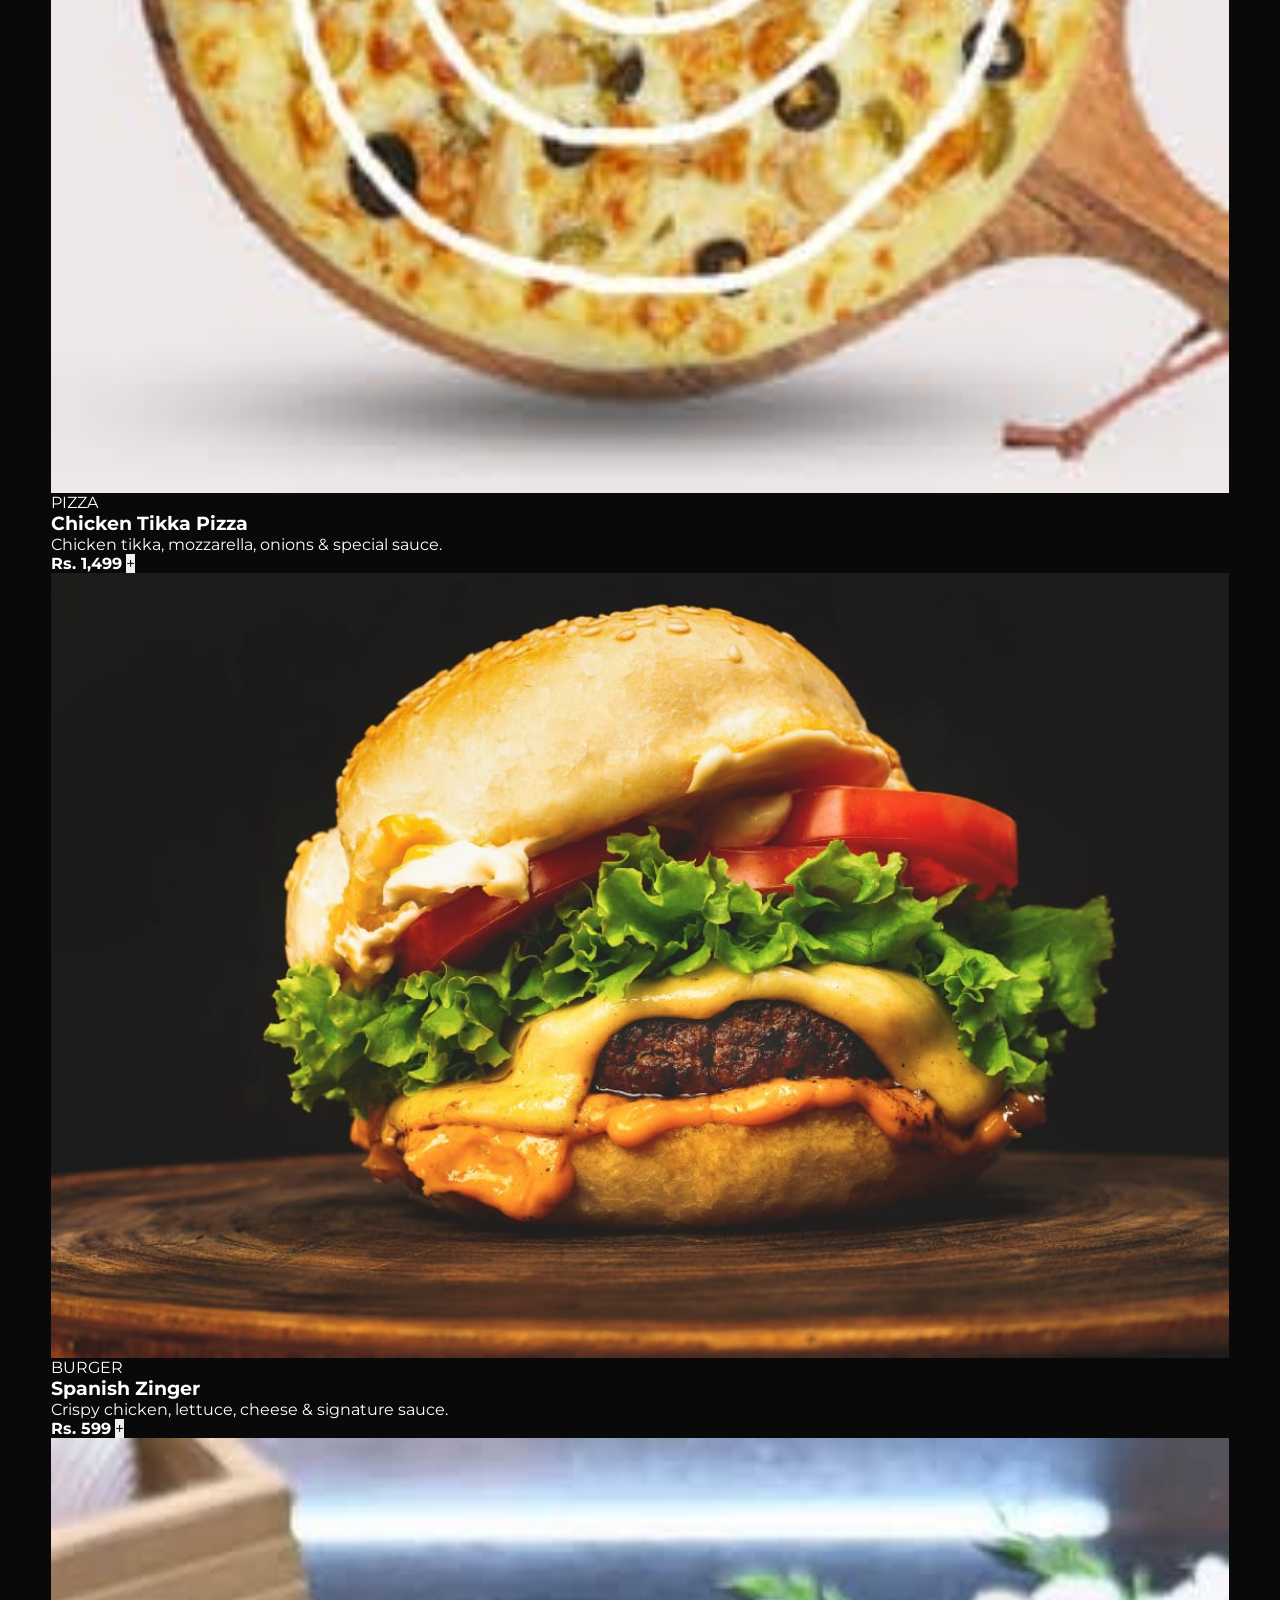
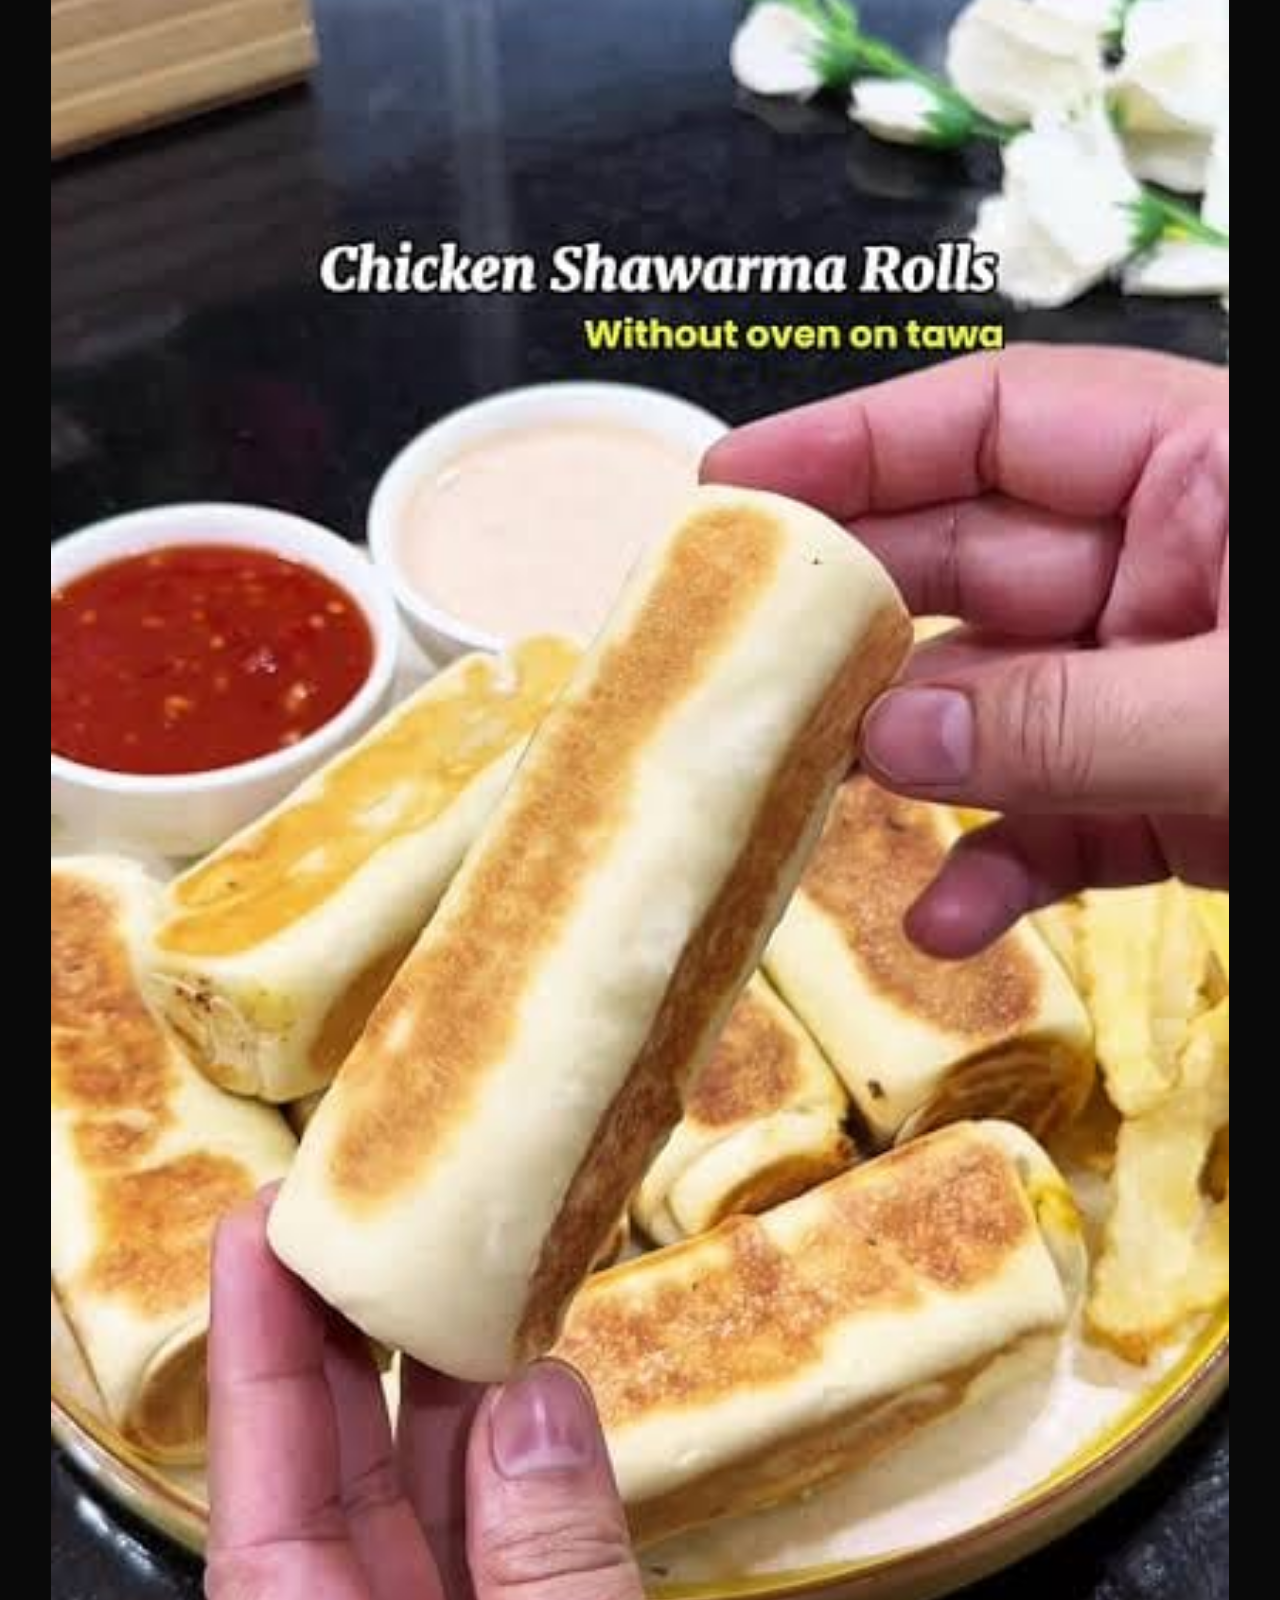
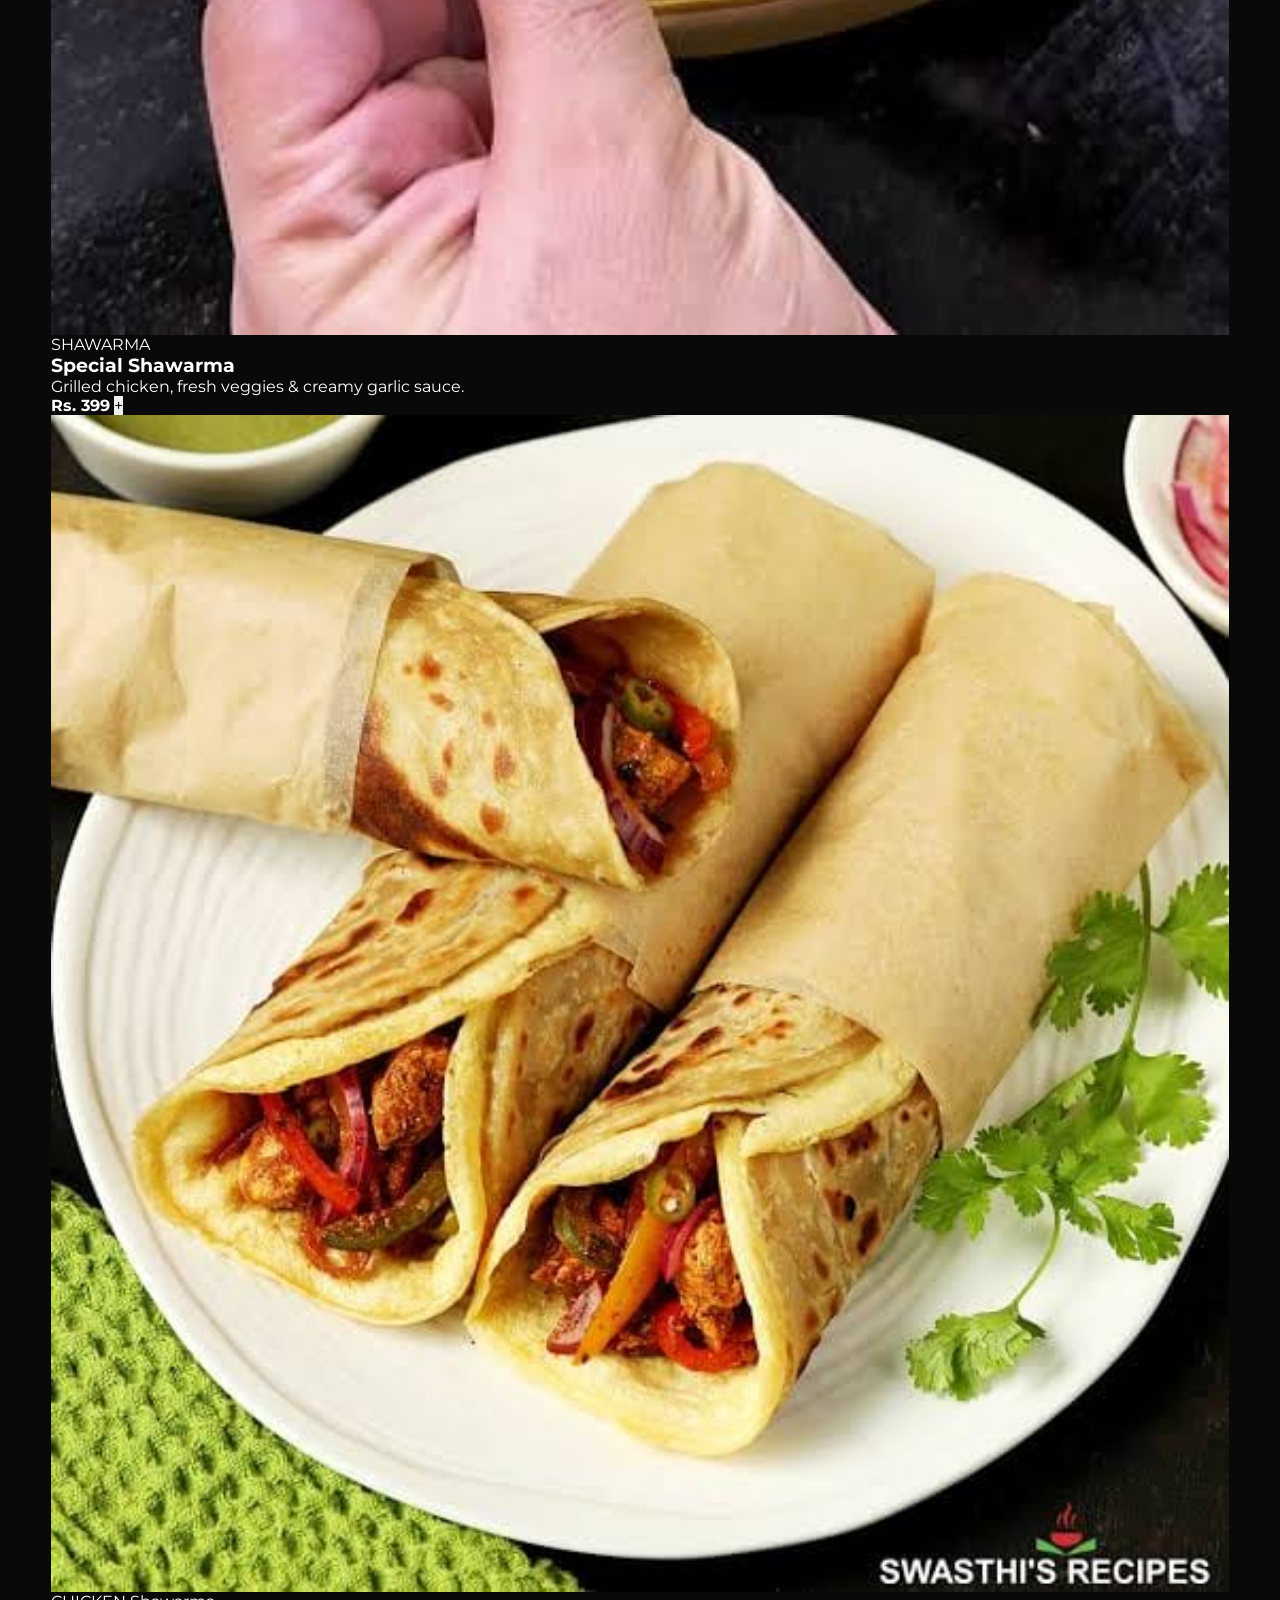
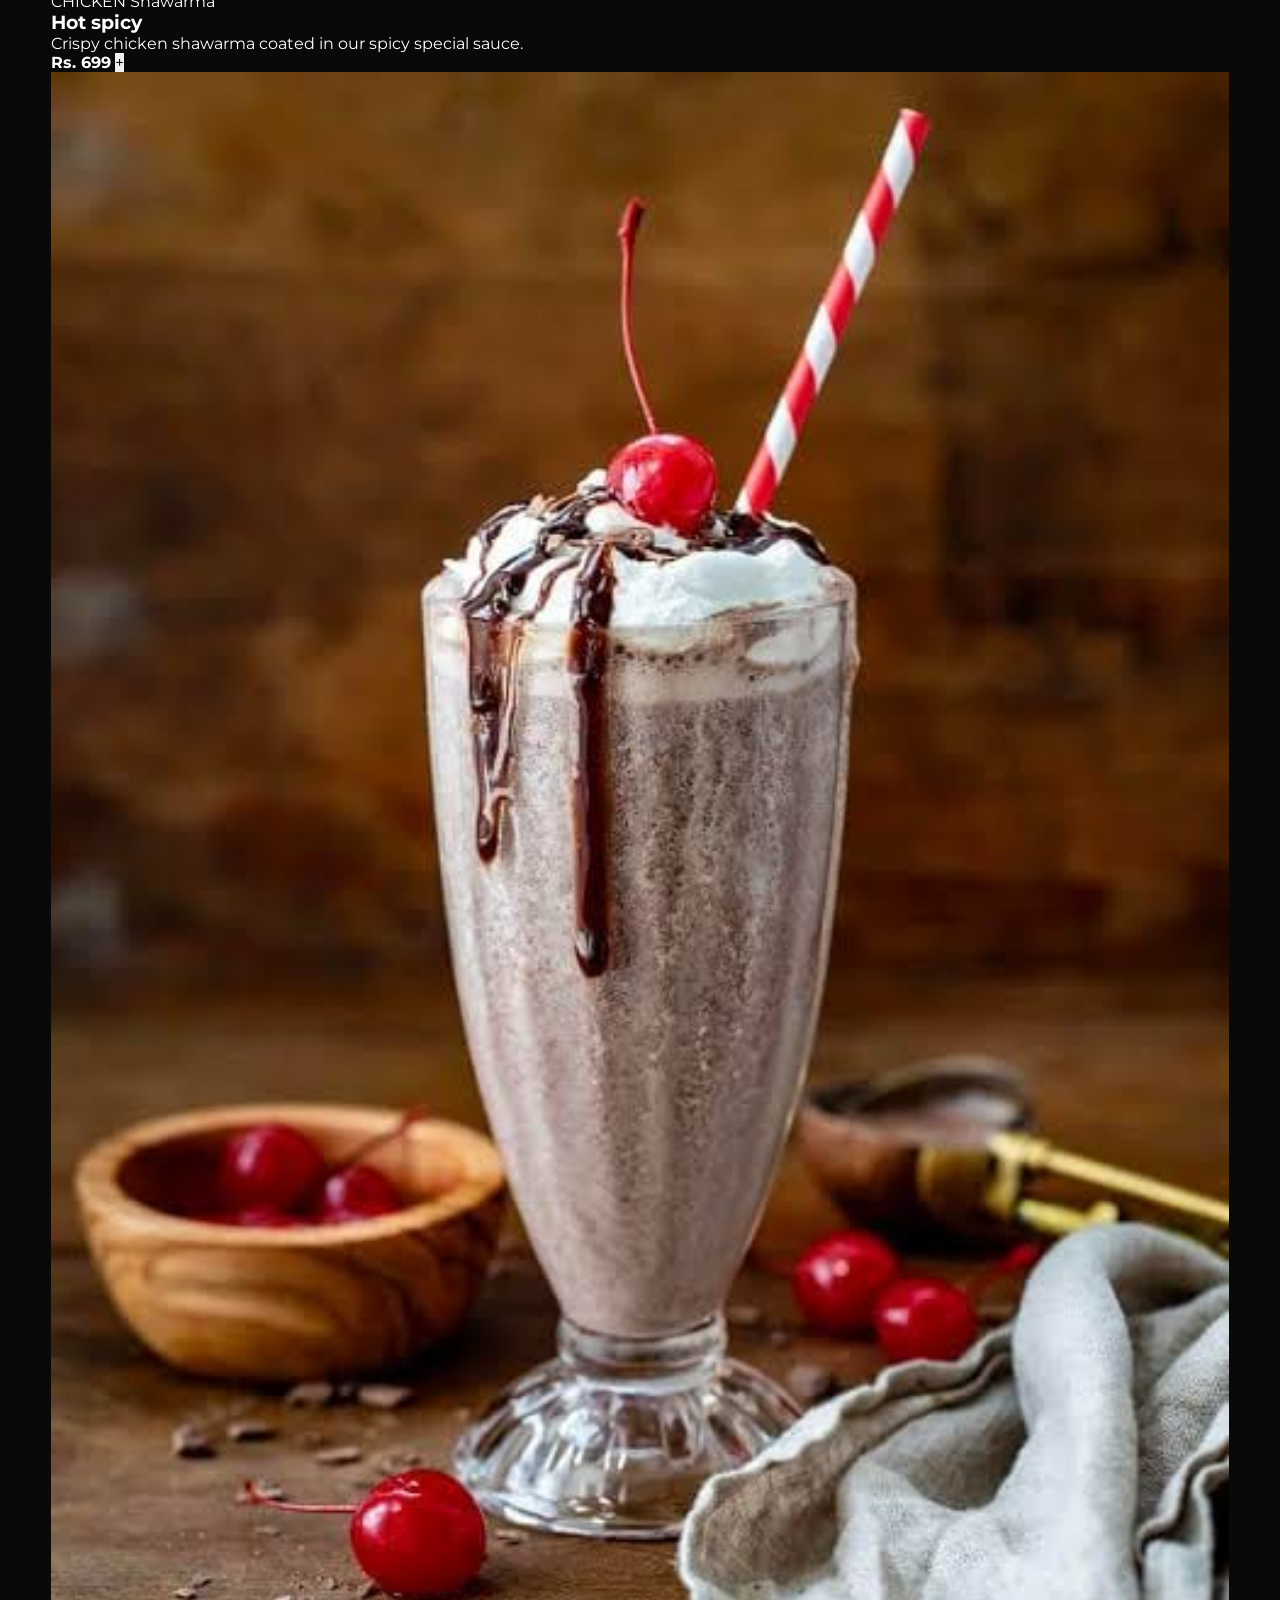
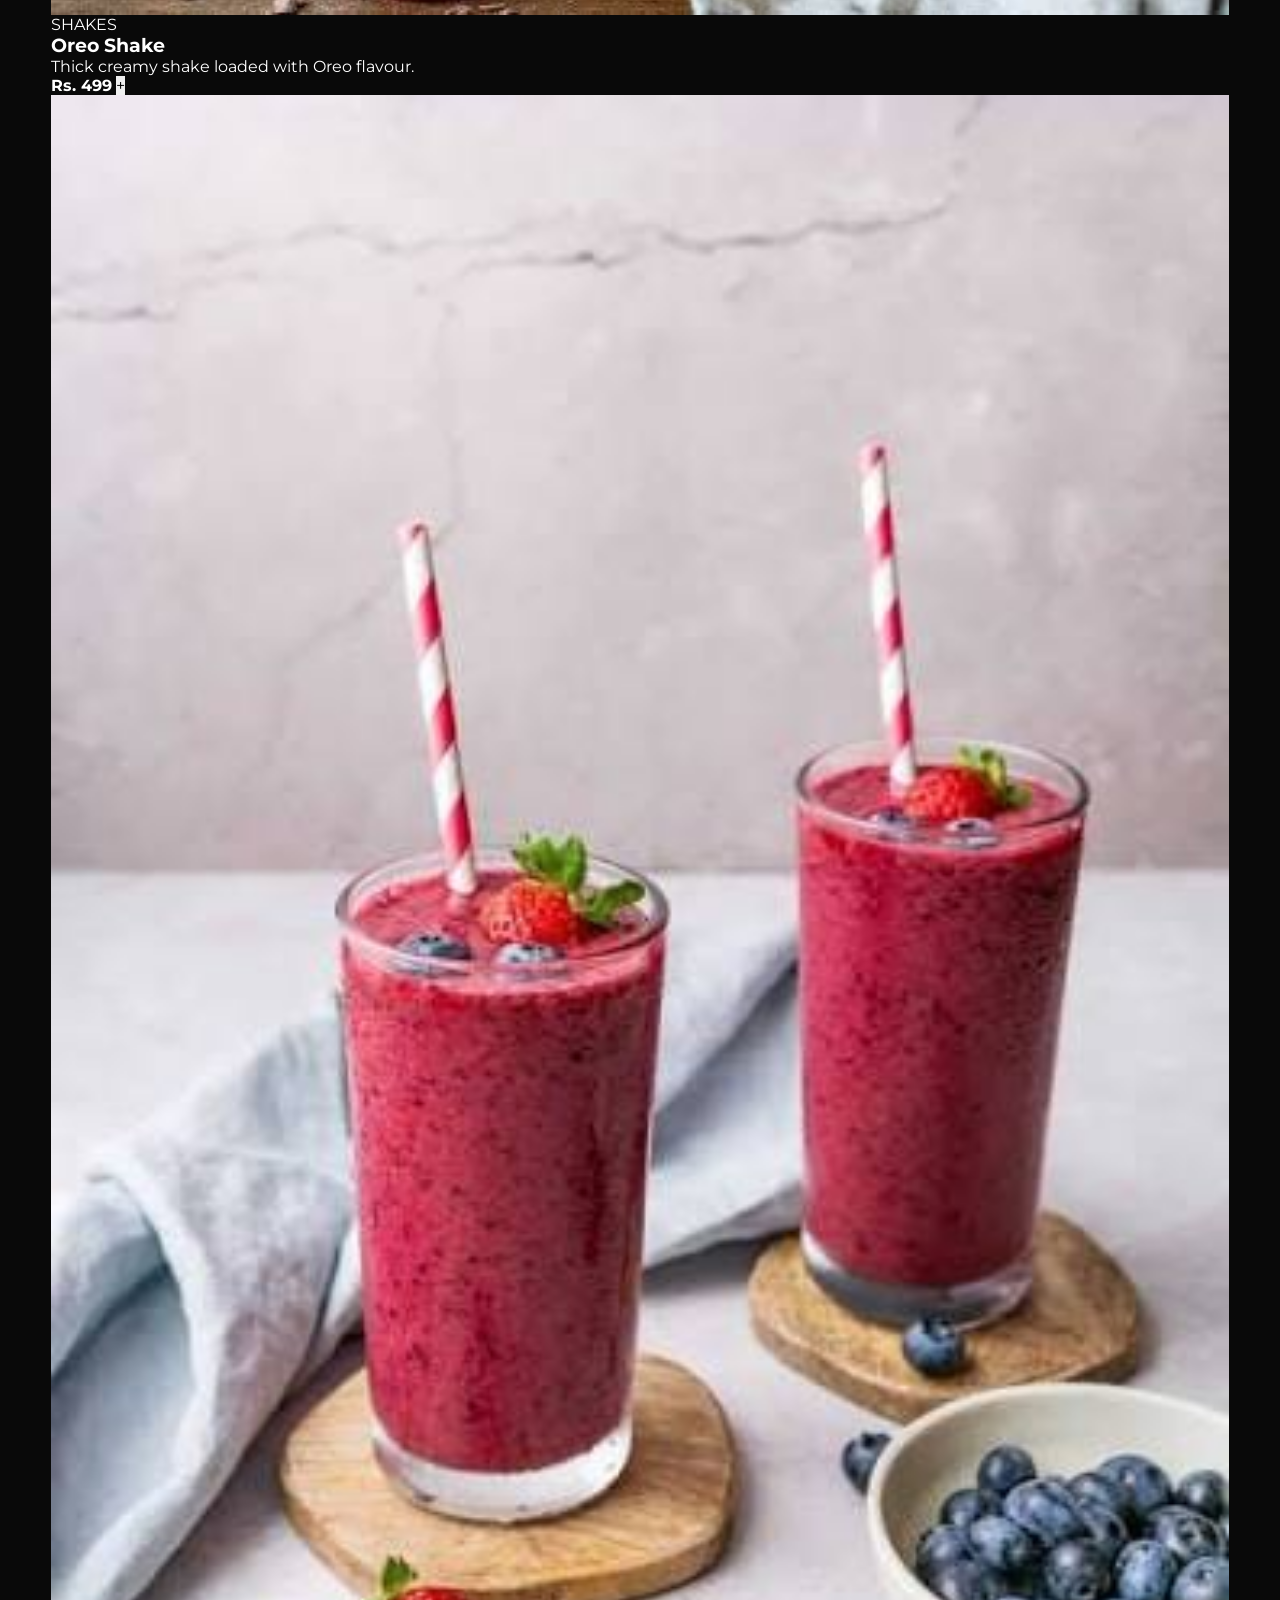
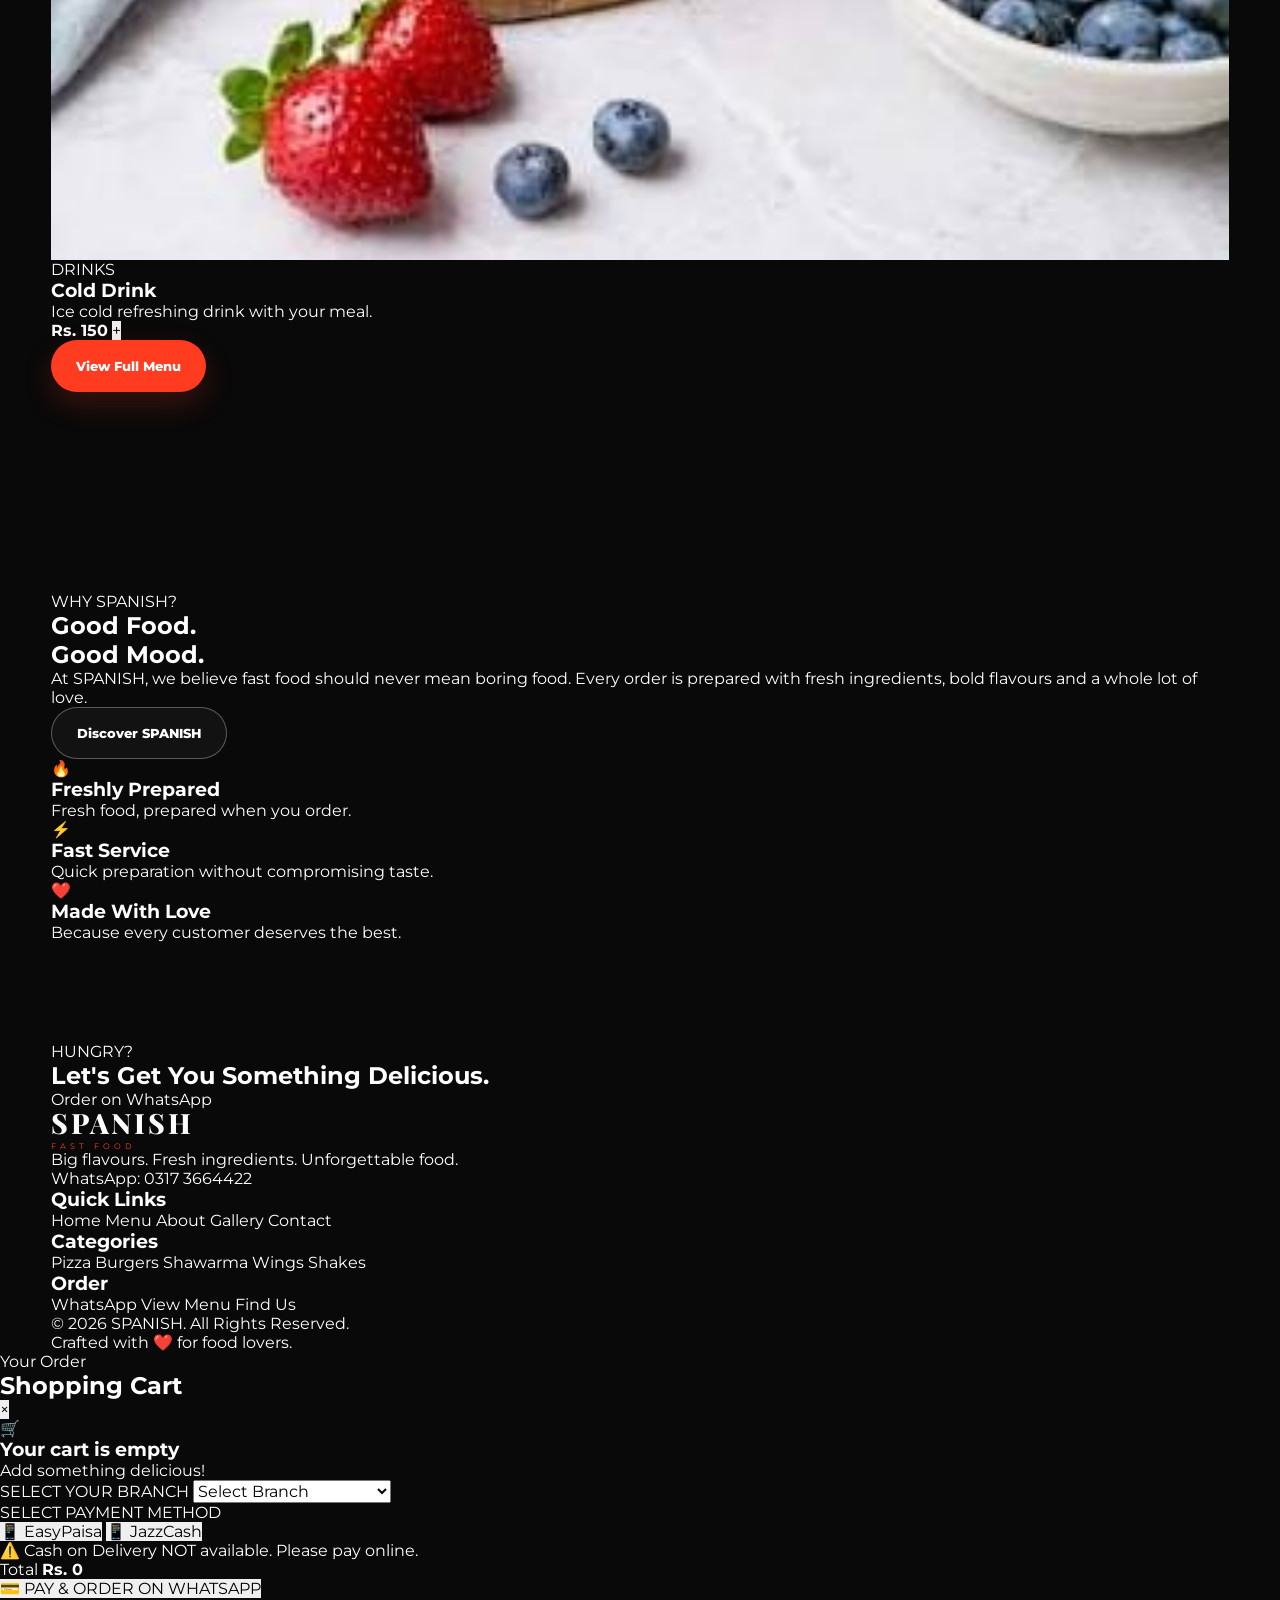
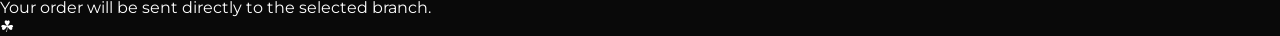
==== commit acf8083b: "Add files via upload" ====
--- a/index.html
+++ b/index.html
@@ -3,1141 +3,475 @@
 <head>
     <meta charset="UTF-8">
     <meta name="viewport" content="width=device-width, initial-scale=1.0">
-
     <title>SPANISH | Fast Food & Restaurant</title>
     <meta name="description" content="SPANISH - Premium fast food restaurant. Pizza, burgers, shawarma, wings, shakes and more.">
-
     <link rel="preconnect" href="https://fonts.googleapis.com">
     <link rel="preconnect" href="https://fonts.gstatic.com" crossorigin>
-
     <link href="https://fonts.googleapis.com/css2?family=Montserrat:wght@400;500;600;700;800;900&family=Playfair+Display:wght@600;700;800&display=swap" rel="stylesheet">
-
     <link rel="stylesheet" href="spanish.css">
+    <link rel="manifest" href="manifest.json">
+    <meta name="theme-color" content="#ff3b20">
+    <meta name="mobile-web-app-capable" content="yes">
+    <meta name="apple-mobile-web-app-capable" content="yes">
+    <meta name="apple-mobile-web-app-status-bar-style" content="black">
+    <meta name="apple-mobile-web-app-title" content="SPANISH">
 </head>
-
 <body>
 
-<!-- ================= PRELOADER ================= -->
-
+<!-- PRELOADER -->
 <div id="preloader">
     <div class="loader-logo">SPANISH</div>
     <div class="loader-line"></div>
 </div>
 
-
-<!-- ================= NAVBAR ================= -->
-
+<!-- NAVBAR -->
 <header class="navbar">
-
     <div class="nav-container">
-
         <a href="index.html" class="logo">
             <span>SPANISH</span>
             <small>FAST FOOD</small>
         </a>
-
         <nav class="nav-links" id="navLinks">
-
             <a href="index.html" class="active">Home</a>
-
             <a href="menu.html">Menu</a>
-
             <a href="about.html">About</a>
-
             <a href="gallery.html">Gallery</a>
-
             <a href="contact.html">Contact</a>
-
-             <a href="developer.html">?Developer?</a>
-
-            <a
-                href="https://wa.me/923173664422"
-                class="nav-order"
-                target="_blank"
-            >
-                Order Now
-            </a>
-
+            <a href="developer.html">?Developer?</a>
+            <a href="https://wa.me/923173664422" class="nav-order" target="_blank">Order Now</a>
         </nav>
-
         <div class="nav-actions">
-
             <button class="cart-btn" id="openCart" aria-label="Open cart">
                 🛒
                 <span id="cartCount">0</span>
             </button>
-
-            <button class="menu-toggle" id="menuToggle" aria-label="Open menu">
-                ☰
-            </button>
-
-        </div>
-
-    </div>
-
+            <button class="menu-toggle" id="menuToggle" aria-label="Open menu">☰</button>
+        </div>
+    </div>
 </header>
 
-
-<!-- ================= HERO SLIDER ================= -->
-
+<!-- HERO SLIDER -->
 <section class="hero">
-
     <div class="hero-slider" id="heroSlider">
-
         <!-- SLIDE 1 -->
         <div class="hero-slide active">
-
             <div class="hero-image placeholder">
-                <img
-                    src="Spimages/WhatsApp Image 2026-08-14 at 4.31.10 PM.jpeg"
-                    
-                >
-            </div>
-
+                <img src="Spimages/WhatsApp Image 2026-08-14 at 4.31.10 PM.jpeg">
+            </div>
             <div class="hero-overlay"></div>
-
             <div class="hero-content">
-
-                <span class="hero-small">
-                    WELCOME TO SPANISH
-                </span>
-
-                <h1>
-                    Taste The <span>Extraordinary.</span>
-                </h1>
-
-                <p>
-                    Fresh ingredients. Bold flavours.
-                    Made fresh for every craving.
-                </p>
-
+                <span class="hero-small">WELCOME TO SPANISH</span>
+                <h1>Taste The <span>Extraordinary.</span></h1>
+                <p>Fresh ingredients. Bold flavours. Made fresh for every craving.</p>
                 <div class="hero-buttons">
-
-                    <a href="menu.html" class="btn btn-primary">
-                        Explore Menu
-                    </a>
-
-                    <a
-                        href="https://wa.me/923173664422?text=Hello%20SPANISH%2C%20I%20want%20to%20place%20an%20order."
-                        target="_blank"
-                        class="btn btn-outline"
-                    >
-                        Order on WhatsApp
-                    </a>
-
-                </div>
-
-            </div>
-
-        </div>
-
-
+                    <a href="menu.html" class="btn btn-primary">Explore Menu</a>
+                    <a href="https://wa.me/923173664422?text=Hello%20SPANISH%2C%20I%20want%20to%20place%20an%20order." target="_blank" class="btn btn-outline">Order on WhatsApp</a>
+                </div>
+            </div>
+        </div>
         <!-- SLIDE 2 -->
         <div class="hero-slide">
-
             <div class="hero-image placeholder">
-
-                <img
-                    src="Spimages/f2.jpeg"
-                    
-                >
-
-            </div>
-
+                <img src="Spimages/f2.jpeg">
+            </div>
             <div class="hero-overlay"></div>
-
             <div class="hero-content">
-
-                <span class="hero-small">
-                    FRESH • HOT • DELICIOUS
-                </span>
-
-                <h1>
-                    Your Craving.
-                    <span>Our Mission.</span>
-                </h1>
-
-                <p>
-                    From cheesy pizzas to crispy chicken,
-                    we've got your hunger covered.
-                </p>
-
+                <span class="hero-small">FRESH • HOT • DELICIOUS</span>
+                <h1>Your Craving. <span>Our Mission.</span></h1>
+                <p>From cheesy pizzas to crispy chicken, we've got your hunger covered.</p>
                 <div class="hero-buttons">
-
-                    <a href="menu.html#pizza" class="btn btn-primary">
-                        Order Pizza
-                    </a>
-
-                    <a
-                        href="https://wa.me/923173664422?text=Hello%20SPANISH%2C%20I%20want%20to%20order%20pizza."
-                        target="_blank"
-                        class="btn btn-outline"
-                    >
-                        WhatsApp Order
-                    </a>
-
-                </div>
-
-            </div>
-
-        </div>
-
-
+                    <a href="menu.html#pizza" class="btn btn-primary">Order Pizza</a>
+                    <a href="https://wa.me/923173664422?text=Hello%20SPANISH%2C%20I%20want%20to%20order%20pizza." target="_blank" class="btn btn-outline">WhatsApp Order</a>
+                </div>
+            </div>
+        </div>
         <!-- SLIDE 3 -->
         <div class="hero-slide">
-
             <div class="hero-image placeholder">
-
-                <img
-                    src="Spimages/f1.jpeg"
-
-                >
-
-            </div>
-
+                <img src="Spimages/f1.jpeg">
+            </div>
             <div class="hero-overlay"></div>
-
             <div class="hero-content">
-
-                <span class="hero-small">
-                    BIG FLAVOUR • BIG EXPERIENCE
-                </span>
-
-                <h1>
-                    Made To
-                    <span>Make You Hungry.</span>
-                </h1>
-
-                <p>
-                    Burgers, shawarma, wings, shakes and
-                    everything you love.
-                </p>
-
+                <span class="hero-small">BIG FLAVOUR • BIG EXPERIENCE</span>
+                <h1>Made To <span>Make You Hungry.</span></h1>
+                <p>Burgers, shawarma, wings, shakes and everything you love.</p>
                 <div class="hero-buttons">
-
-                    <a href="menu.html" class="btn btn-primary">
-                        View Menu
-                    </a>
-
-                    <a
-                        href="https://wa.me/923173664422?text=Hello%20SPANISH%2C%20I%20want%20to%20order%20fast%20food."
-                        target="_blank"
-                        class="btn btn-outline"
-                    >
-                        Order Now
-                    </a>
-
-                </div>
-
-            </div>
-
-        </div>
-
-    </div>
-
-
-    <!-- Slider arrows -->
-
-    <button class="slider-arrow slider-prev" id="prevSlide">
-        ‹
-    </button>
-
-    <button class="slider-arrow slider-next" id="nextSlide">
-        ›
-    </button>
-
-
-    <!-- Slider dots -->
-
+                    <a href="menu.html" class="btn btn-primary">View Menu</a>
+                    <a href="https://wa.me/923173664422?text=Hello%20SPANISH%2C%20I%20want%20to%20order%20fast%20food." target="_blank" class="btn btn-outline">Order Now</a>
+                </div>
+            </div>
+        </div>
+    </div>
+    <button class="slider-arrow slider-prev" id="prevSlide">‹</button>
+    <button class="slider-arrow slider-next" id="nextSlide">›</button>
     <div class="slider-dots" id="sliderDots">
-
         <button class="dot active" data-slide="0"></button>
         <button class="dot" data-slide="1"></button>
         <button class="dot" data-slide="2"></button>
-
-    </div>
-
-</section>
-
-
-<!-- ================= QUICK CATEGORIES ================= -->
-
+    </div>
+</section>
+
+<!-- QUICK CATEGORIES -->
 <section class="categories section">
-
-    <div class="container">
-
+    <div class="container">
         <div class="section-heading">
-
             <span>WHAT ARE YOU CRAVING?</span>
-
-            <h2>
-                Pick Your <strong>Favourite</strong>
-            </h2>
-
-        </div>
-
-
+            <h2>Pick Your <strong>Favourite</strong></h2>
+        </div>
         <div class="category-grid">
-
             <a href="menu.html#pizza" class="category-card">
-
                 <div class="category-icon">🍕</div>
-
                 <h3>Pizza</h3>
-
                 <p>Cheesy & fresh</p>
-
-            </a>
-
-
+            </a>
             <a href="menu.html#burgers" class="category-card">
-
                 <div class="category-icon">🍔</div>
-
                 <h3>Burgers</h3>
-
                 <p>Juicy & crispy</p>
-
-            </a>
-
-
+            </a>
             <a href="menu.html#shawarma" class="category-card">
-
                 <div class="category-icon">🌯</div>
-
                 <h3>Shawarma</h3>
-
                 <p>Loaded with flavour</p>
-
-            </a>
-
-
+            </a>
             <a href="menu.html#wings" class="category-card">
-
                 <div class="category-icon">🍗</div>
-
                 <h3>Wings</h3>
-
                 <p>Crispy & spicy</p>
-
-            </a>
-
-
+            </a>
             <a href="menu.html#drinks" class="category-card">
-
                 <div class="category-icon">🥤</div>
-
                 <h3>Drinks</h3>
-
                 <p>Ice cold</p>
-
-            </a>
-
-
+            </a>
             <a href="menu.html#shakes" class="category-card">
-
                 <div class="category-icon">🥛</div>
-
                 <h3>Shakes</h3>
-
                 <p>Thick & creamy</p>
-
-            </a>
-
-        </div>
-
-    </div>
-
-</section>
-
-
-<!-- ================= DEALS ================= -->
-
+            </a>
+        </div>
+    </div>
+</section>
+
+<!-- DEALS -->
 <section class="deals section">
-
-    <div class="container">
-
+    <div class="container">
         <div class="section-heading">
-
             <span>DON'T MISS OUT</span>
-
-            <h2>
-                Today's <strong>Deals</strong>
-            </h2>
-
-        </div>
-
-
+            <h2>Today's <strong>Deals</strong></h2>
+        </div>
         <div class="deal-grid">
-
-
             <!-- DEAL 1 -->
-
             <article class="deal-card">
-
                 <div class="deal-image placeholder">
-
-                    <img
-                        src="Spimages/5912.jpeg"
-                        alt="Family Deal"
-                    >
-
-                    <span class="deal-badge">
-                        POPULAR
-                    </span>
-
-                </div>
-
+                    <img src="Spimages/5912.jpeg" alt="Family Deal">
+                    <span class="deal-badge">POPULAR</span>
+                </div>
                 <div class="deal-content">
-
                     <h3>Family Feast</h3>
-
-                    <p>
-                        Large Pizza + 4 Wings +
-                        2 Drinks
-                    </p>
-
+                    <p>Large Pizza + 4 Wings + 2 Drinks</p>
                     <div class="deal-bottom">
-
-                        <strong>
-                            Rs. 2,499
-                        </strong>
-
-                        <button
-                            class="add-cart"
-                            data-id="deal-family"
-                            data-name="Family Feast"
-                            data-price="2499"
-                        >
-                            Add to Cart
-                        </button>
-
-                    </div>
-
-                </div>
-
-            </article>
-
-
+                        <strong>Rs. 2,499</strong>
+                        <button class="add-cart" data-id="deal-family" data-name="Family Feast" data-price="2499">Add to Cart</button>
+                    </div>
+                </div>
+            </article>
             <!-- DEAL 2 -->
-
             <article class="deal-card featured">
-
                 <div class="deal-image placeholder">
-
-                    <img
-                        src="Spimages/W.jpeg"
-                        alt="Couple Deal"
-                    >
-
-                    <span class="deal-badge">
-                        BEST VALUE
-                    </span>
-
-                </div>
-
+                    <img src="Spimages/W.jpeg" alt="Couple Deal">
+                    <span class="deal-badge">BEST VALUE</span>
+                </div>
                 <div class="deal-content">
-
                     <h3>Couple Deal</h3>
-
-                    <p>
-                        Medium Pizza + 2 Burgers +
-                        2 Drinks
-                    </p>
-
+                    <p>Medium Pizza + 2 Burgers + 2 Drinks</p>
                     <div class="deal-bottom">
-
-                        <strong>
-                            Rs. 1,999
-                        </strong>
-
-                        <button
-                            class="add-cart"
-                            data-id="deal-couple"
-                            data-name="Couple Deal"
-                            data-price="1999"
-                        >
-                            Add to Cart
-                        </button>
-
-                    </div>
-
-                </div>
-
-            </article>
-
-
+                        <strong>Rs. 1,999</strong>
+                        <button class="add-cart" data-id="deal-couple" data-name="Couple Deal" data-price="1999">Add to Cart</button>
+                    </div>
+                </div>
+            </article>
             <!-- DEAL 3 -->
-
             <article class="deal-card">
-
                 <div class="deal-image placeholder">
-
-                    <img
-                        src="Spimages/cb.jpeg"
-                        alt="Burger Deal"
-                    >
-
-                    <span class="deal-badge">
-                        HOT
-                    </span>
-
-                </div>
-
+                    <img src="Spimages/cb.jpeg" alt="Burger Deal">
+                    <span class="deal-badge">HOT</span>
+                </div>
                 <div class="deal-content">
-
                     <h3>Ultimate Burger</h3>
-
-                    <p>
-                        Double Burger + Fries +
-                        Cold Drink
-                    </p>
-
+                    <p>Double Burger + Fries + Cold Drink</p>
                     <div class="deal-bottom">
-
-                        <strong>
-                            Rs. 899
-                        </strong>
-
-                        <button
-                            class="add-cart"
-                            data-id="deal-burger"
-                            data-name="Ultimate Burger"
-                            data-price="899"
-                        >
-                            Add to Cart
-                        </button>
-
-                    </div>
-
-                </div>
-
-            </article>
-
-        </div>
-
-    </div>
-
-</section>
-
-
-<!-- ================= MENU PREVIEW ================= -->
-
+                        <strong>Rs. 899</strong>
+                        <button class="add-cart" data-id="deal-burger" data-name="Ultimate Burger" data-price="899">Add to Cart</button>
+                    </div>
+                </div>
+            </article>
+        </div>
+    </div>
+</section>
+
+<!-- MENU PREVIEW -->
 <section class="menu-preview section">
-
-    <div class="container">
-
+    <div class="container">
         <div class="section-heading">
-
             <span>OUR MENU</span>
-
-            <h2>
-                Made With <strong>Love</strong>
-            </h2>
-
-            <p>
-                Your favourites, prepared fresh and served hot.
-            </p>
-
-        </div>
-
-
+            <h2>Made With <strong>Love</strong></h2>
+            <p>Your favourites, prepared fresh and served hot.</p>
+        </div>
         <div class="menu-grid">
-
-
             <!-- PIZZA -->
-
-            <article class="food-card">
-
-                <div class="food-image placeholder">
-
-                    <img
-                        src="Spimages/hh.jpeg"
-                        alt="Chicken Tikka Pizza"
-                    >
-
-                    <span class="food-category">
-                        PIZZA
-                    </span>
-
-                </div>
-
-                <div class="food-info">
-
+            <article class="food-card">
+                <div class="food-image placeholder">
+                    <img src="Spimages/hh.jpeg" alt="Chicken Tikka Pizza">
+                    <span class="food-category">PIZZA</span>
+                </div>
+                <div class="food-info">
                     <h3>Chicken Tikka Pizza</h3>
-
-                    <p>
-                        Chicken tikka, mozzarella,
-                        onions & special sauce.
-                    </p>
-
-                    <div class="food-bottom">
-
+                    <p>Chicken tikka, mozzarella, onions & special sauce.</p>
+                    <div class="food-bottom">
                         <strong>Rs. 1,499</strong>
-
-                        <button
-                            class="add-cart"
-                            data-id="pizza-tikka"
-                            data-name="Chicken Tikka Pizza"
-                            data-price="1499"
-                        >
-                            +
-                        </button>
-
-                    </div>
-
-                </div>
-
-            </article>
-
-
+                        <button class="add-cart" data-id="pizza-tikka" data-name="Chicken Tikka Pizza" data-price="1499">+</button>
+                    </div>
+                </div>
+            </article>
             <!-- BURGER -->
-
-            <article class="food-card">
-
-                <div class="food-image placeholder">
-
-                    <img
-                        src="Spimages/f1.jpeg"
-                        alt="Zinger Burger"
-                    >
-
-                    <span class="food-category">
-                        BURGER
-                    </span>
-
-                </div>
-
-                <div class="food-info">
-
+            <article class="food-card">
+                <div class="food-image placeholder">
+                    <img src="Spimages/f1.jpeg" alt="Zinger Burger">
+                    <span class="food-category">BURGER</span>
+                </div>
+                <div class="food-info">
                     <h3>Spanish Zinger</h3>
-
-                    <p>
-                        Crispy chicken, lettuce,
-                        cheese & signature sauce.
-                    </p>
-
-                    <div class="food-bottom">
-
+                    <p>Crispy chicken, lettuce, cheese & signature sauce.</p>
+                    <div class="food-bottom">
                         <strong>Rs. 599</strong>
-
-                        <button
-                            class="add-cart"
-                            data-id="burger-zinger"
-                            data-name="Spanish Zinger"
-                            data-price="599"
-                        >
-                            +
-                        </button>
-
-                    </div>
-
-                </div>
-
-            </article>
-
-
+                        <button class="add-cart" data-id="burger-zinger" data-name="Spanish Zinger" data-price="599">+</button>
+                    </div>
+                </div>
+            </article>
             <!-- SHAWARMA -->
-
-            <article class="food-card">
-
-                <div class="food-image placeholder">
-
-                    <img
-                        src="Spimages/sc.jpeg"
-                        alt="Chicken Shawarma"
-                    >
-
-                    <span class="food-category">
-                        SHAWARMA
-                    </span>
-
-                </div>
-
-                <div class="food-info">
-
+            <article class="food-card">
+                <div class="food-image placeholder">
+                    <img src="Spimages/sc.jpeg" alt="Chicken Shawarma">
+                    <span class="food-category">SHAWARMA</span>
+                </div>
+                <div class="food-info">
                     <h3>Special Shawarma</h3>
-
-                    <p>
-                        Grilled chicken, fresh veggies
-                        & creamy garlic sauce.
-                    </p>
-
-                    <div class="food-bottom">
-
+                    <p>Grilled chicken, fresh veggies & creamy garlic sauce.</p>
+                    <div class="food-bottom">
                         <strong>Rs. 399</strong>
-
-                        <button
-                            class="add-cart"
-                            data-id="shawarma-special"
-                            data-name="Special Shawarma"
-                            data-price="399"
-                        >
-                            +
-                        </button>
-
-                    </div>
-
-                </div>
-
-            </article>
-
-
+                        <button class="add-cart" data-id="shawarma-special" data-name="Special Shawarma" data-price="399">+</button>
+                    </div>
+                </div>
+            </article>
             <!-- WINGS -->
-
-            <article class="food-card">
-
-                <div class="food-image placeholder">
-
-                    <img
-                        src="Spimages/cr.jpeg"
-                        alt="Chicken Shawarma"
-                    >
-
-                    <span class="food-category">
-                        CHICKEN Shawarma
-                    </span>
-
-                </div>
-
-                <div class="food-info">
-
+            <article class="food-card">
+                <div class="food-image placeholder">
+                    <img src="Spimages/cr.jpeg" alt="Chicken Shawarma">
+                    <span class="food-category">CHICKEN Shawarma</span>
+                </div>
+                <div class="food-info">
                     <h3>Hot spicy</h3>
-
-                    <p>
-                        Crispy chicken shawarma coated
-                        in our spicy special sauce.
-                    </p>
-
-                    <div class="food-bottom">
-
+                    <p>Crispy chicken shawarma coated in our spicy special sauce.</p>
+                    <div class="food-bottom">
                         <strong>Rs. 699</strong>
-
-                        <button
-                            class="add-cart"
-                            data-id="shhawarma-hot"
-                            data-name="Hot Chicken shawarma"
-                            data-price="699"
-                        >
-                            +
-                        </button>
-
-                    </div>
-
-                </div>
-
-            </article>
-
-
+                        <button class="add-cart" data-id="shhawarma-hot" data-name="Hot Chicken shawarma" data-price="699">+</button>
+                    </div>
+                </div>
+            </article>
             <!-- SHAKE -->
-
-            <article class="food-card">
-
-                <div class="food-image placeholder">
-
-                    <img
-                        src="Spimages/c.jpeg"
-                        alt="Oreo Shake"
-                    >
-
-                    <span class="food-category">
-                        SHAKES
-                    </span>
-
-                </div>
-
-                <div class="food-info">
-
+            <article class="food-card">
+                <div class="food-image placeholder">
+                    <img src="Spimages/c.jpeg" alt="Oreo Shake">
+                    <span class="food-category">SHAKES</span>
+                </div>
+                <div class="food-info">
                     <h3>Oreo Shake</h3>
-
-                    <p>
-                        Thick creamy shake loaded
-                        with Oreo flavour.
-                    </p>
-
-                    <div class="food-bottom">
-
+                    <p>Thick creamy shake loaded with Oreo flavour.</p>
+                    <div class="food-bottom">
                         <strong>Rs. 499</strong>
-
-                        <button
-                            class="add-cart"
-                            data-id="shake-oreo"
-                            data-name="Oreo Shake"
-                            data-price="499"
-                        >
-                            +
-                        </button>
-
-                    </div>
-
-                </div>
-
-            </article>
-
-
+                        <button class="add-cart" data-id="shake-oreo" data-name="Oreo Shake" data-price="499">+</button>
+                    </div>
+                </div>
+            </article>
             <!-- DRINK -->
-
-            <article class="food-card">
-
-                <div class="food-image placeholder">
-
-                    <img
-                        src="Spimages/floda.jpeg"
-                        alt="Cold Drink"
-                    >
-
-                    <span class="food-category">
-                        DRINKS
-                    </span>
-
-                </div>
-
-                <div class="food-info">
-
+            <article class="food-card">
+                <div class="food-image placeholder">
+                    <img src="Spimages/floda.jpeg" alt="Cold Drink">
+                    <span class="food-category">DRINKS</span>
+                </div>
+                <div class="food-info">
                     <h3>Cold Drink</h3>
-
-                    <p>
-                        Ice cold refreshing drink
-                        with your meal.
-                    </p>
-
-                    <div class="food-bottom">
-
+                    <p>Ice cold refreshing drink with your meal.</p>
+                    <div class="food-bottom">
                         <strong>Rs. 150</strong>
-
-                        <button
-                            class="add-cart"
-                            data-id="cold-drink"
-                            data-name="Cold Drink"
-                            data-price="150"
-                        >
-                            +
-                        </button>
-
-                    </div>
-
-                </div>
-
-            </article>
-
-        </div>
-
-
+                        <button class="add-cart" data-id="cold-drink" data-name="Cold Drink" data-price="150">+</button>
+                    </div>
+                </div>
+            </article>
+        </div>
         <div class="center-button">
-
-            <a href="menu.html" class="btn btn-primary">
-                View Full Menu
-            </a>
-
-        </div>
-
-    </div>
-
-</section>
-
-
-<!-- ================= WHY SPANISH ================= -->
-
+            <a href="menu.html" class="btn btn-primary">View Full Menu</a>
+        </div>
+    </div>
+</section>
+
+<!-- WHY SPANISH -->
 <section class="why-us section">
-
-    <div class="container">
-
+    <div class="container">
         <div class="why-grid">
-
             <div class="why-content">
-
                 <span>WHY SPANISH?</span>
-
-                <h2>
-                    Good Food.
-                    <br>
-                    <strong>Good Mood.</strong>
-                </h2>
-
-                <p>
-                    At SPANISH, we believe fast food should
-                    never mean boring food. Every order is
-                    prepared with fresh ingredients,
-                    bold flavours and a whole lot of love.
-                </p>
-
-                <a href="about.html" class="btn btn-outline">
-                    Discover SPANISH
-                </a>
-
-            </div>
-
-
+                <h2>Good Food.<br><strong>Good Mood.</strong></h2>
+                <p>At SPANISH, we believe fast food should never mean boring food. Every order is prepared with fresh ingredients, bold flavours and a whole lot of love.</p>
+                <a href="about.html" class="btn btn-outline">Discover SPANISH</a>
+            </div>
             <div class="why-features">
-
                 <div class="feature">
-
                     <span>🔥</span>
-
                     <div>
                         <h3>Freshly Prepared</h3>
-                        <p>
-                            Fresh food, prepared when you order.
-                        </p>
-                    </div>
-
-                </div>
-
-
+                        <p>Fresh food, prepared when you order.</p>
+                    </div>
+                </div>
                 <div class="feature">
-
                     <span>⚡</span>
-
                     <div>
                         <h3>Fast Service</h3>
-                        <p>
-                            Quick preparation without compromising taste.
-                        </p>
-                    </div>
-
-                </div>
-
-
+                        <p>Quick preparation without compromising taste.</p>
+                    </div>
+                </div>
                 <div class="feature">
-
                     <span>❤️</span>
-
                     <div>
                         <h3>Made With Love</h3>
-                        <p>
-                            Because every customer deserves the best.
-                        </p>
-                    </div>
-
-                </div>
-
-            </div>
-
-        </div>
-
-    </div>
-
-</section>
-
-
-<!-- ================= WHATSAPP CTA ================= -->
-
+                        <p>Because every customer deserves the best.</p>
+                    </div>
+                </div>
+            </div>
+        </div>
+    </div>
+</section>
+
+<!-- WHATSAPP CTA -->
 <section class="whatsapp-section">
-
-    <div class="container">
-
+    <div class="container">
         <div class="whatsapp-content">
-
             <div>
-
                 <span>HUNGRY?</span>
-
-                <h2>
-                    Let's Get You
-                    <strong>Something Delicious.</strong>
-                </h2>
-
-            </div>
-
-            <a
-                href="https://wa.me/923173664422?text=Hello%20SPANISH%2C%20I%20want%20to%20place%20an%20order."
-                target="_blank"
-                class="whatsapp-btn"
-            >
-                Order on WhatsApp
-            </a>
-
-        </div>
-
-    </div>
-
-</section>
-
-
-<!-- ================= FOOTER ================= -->
-
+                <h2>Let's Get You <strong>Something Delicious.</strong></h2>
+            </div>
+            <a href="https://wa.me/923173664422?text=Hello%20SPANISH%2C%20I%20want%20to%20place%20an%20order." target="_blank" class="whatsapp-btn">Order on WhatsApp</a>
+        </div>
+    </div>
+</section>
+
+<!-- FOOTER -->
 <footer class="footer">
-
-    <div class="container">
-
+    <div class="container">
         <div class="footer-grid">
-
-
             <div class="footer-brand">
-
                 <a href="index.html" class="logo">
                     <span>SPANISH</span>
                     <small>FAST FOOD</small>
                 </a>
-
-                <p>
-                    Big flavours. Fresh ingredients.
-                    Unforgettable food.
-                </p>
-
-                <a
-                    href="https://wa.me/923173664422"
-                    target="_blank"
-                    class="footer-whatsapp"
-                >
-                    WhatsApp: 0317 3664422
-                </a>
-
-            </div>
-
-
+                <p>Big flavours. Fresh ingredients. Unforgettable food.</p>
+                <a href="https://wa.me/923173664422" target="_blank" class="footer-whatsapp">WhatsApp: 0317 3664422</a>
+            </div>
             <div class="footer-links">
-
                 <h3>Quick Links</h3>
-
                 <a href="index.html">Home</a>
                 <a href="menu.html">Menu</a>
                 <a href="about.html">About</a>
                 <a href="gallery.html">Gallery</a>
                 <a href="contact.html">Contact</a>
-
-            </div>
-
-
+            </div>
             <div class="footer-links">
-
                 <h3>Categories</h3>
-
                 <a href="menu.html#pizza">Pizza</a>
                 <a href="menu.html#burgers">Burgers</a>
                 <a href="menu.html#shawarma">Shawarma</a>
                 <a href="menu.html#wings">Wings</a>
                 <a href="menu.html#shakes">Shakes</a>
-
-            </div>
-
-
+            </div>
             <div class="footer-links">
-
                 <h3>Order</h3>
-
-                <a
-                    href="https://wa.me/923173664422"
-                    target="_blank"
-                >
-                    WhatsApp
-                </a>
-
-                <a href="menu.html">
-                    View Menu
-                </a>
-
-                <a href="contact.html">
-                    Find Us
-                </a>
-
-            </div>
-
-        </div>
-
-
+                <a href="https://wa.me/923173664422" target="_blank">WhatsApp</a>
+                <a href="menu.html">View Menu</a>
+                <a href="contact.html">Find Us</a>
+            </div>
+        </div>
         <div class="footer-bottom">
-
-            <p>
-                © 2026 SPANISH. All Rights Reserved.
-            </p>
-
-            <p>
-                Crafted with ❤️ for food lovers.
-            </p>
-
-        </div>
-
-    </div>
-
+            <p>© 2026 SPANISH. All Rights Reserved.</p>
+            <p>Crafted with ❤️ for food lovers.</p>
+        </div>
+    </div>
 </footer>
 
-
-<!-- ================= CART OVERLAY ================= -->
-
+<!-- CART OVERLAY -->
 <div class="cart-overlay" id="cartOverlay"></div>
 
-
-<!-- ================= CART ================= -->
-
+<!-- CART DRAWER -->
 <aside class="cart-drawer" id="cartDrawer">
-
     <div class="cart-header">
-
         <div>
             <span>Your Order</span>
             <h2>Shopping Cart</h2>
         </div>
-
-        <button id="closeCart" class="close-cart">
-            ×
+        <button id="closeCart" class="close-cart">×</button>
+    </div>
+
+    <div class="cart-items" id="cartItems">
+        <div class="empty-cart">
+            <div>🛒</div>
+            <h3>Your cart is empty</h3>
+            <p>Add something delicious!</p>
+            <a href="menu.html" class="btn btn-primary">Browse Menu</a>
+        </div>
+    </div>
+
+    <div class="cart-footer">
+        <!-- BRANCH SELECTOR -->
+        <div class="branch-selector">
+            <label for="branchSelect">SELECT YOUR BRANCH</label>
+            <select id="branchSelect">
+                <option value="">Select Branch</option>
+                <option value="taxila">Spanish Taxila</option>
+                <option value="hassan-abdal">Spanish Hassan Abdal</option>
+            </select>
+        </div>
+
+        <!-- PAYMENT SECTION - NEW! -->
+        <div class="payment-section">
+            <label>SELECT PAYMENT METHOD</label>
+            <div class="payment-options">
+                <button class="payment-option active" data-method="easypaisa">
+                    <span>📱</span> EasyPaisa
+                </button>
+                <button class="payment-option" data-method="jazzcash">
+                    <span>📱</span> JazzCash
+                </button>
+            </div>
+            <p class="payment-note">⚠️ Cash on Delivery NOT available. Please pay online.</p>
+        </div>
+
+        <div class="cart-total">
+            <span>Total</span>
+            <strong id="cartTotal">Rs. 0</strong>
+        </div>
+
+        <button class="checkout-btn" id="checkoutBtn">
+            💳 PAY & ORDER ON WHATSAPP
         </button>
-
-    </div>
-
-
-    <div class="cart-items" id="cartItems">
-
-        <div class="empty-cart">
-
-            <div>🛒</div>
-
-            <h3>Your cart is empty</h3>
-
-            <p>
-                Add something delicious!
-            </p>
-
-            <a href="menu.html" class="btn btn-primary">
-                Browse Menu
-            </a>
-
-        </div>
-
-    </div>
-
-
-    <div class="cart-footer">
-<div class="branch-selector">
-    <label for="branchSelect">SELECT YOUR BRANCH</label>
-
-    <select id="branchSelect">
-        <option value="">Select Branch</option>
-        <option value="taxila">Spanish Taxila</option>
-        <option value="hassan-abdal">Spanish Hassan Abdal</option>
-    </select>
-</div>
-
-<div class="cart-total">
-    <span>Total</span>
-    <strong id="cartTotal">Rs. 0</strong>
-</div>
-
-<button class="checkout-btn" id="checkoutBtn">
-    ORDER ON WHATSAPP
-</button>
-
-<p class="checkout-note">
-    Your order will be sent directly to the selected branch.
-</p>
-    </div>
-
+        <p class="checkout-note">Your order will be sent directly to the selected branch.</p>
+    </div>
 </aside>
 
-
-<!-- ================= FLOATING WHATSAPP ================= -->
-
-<a
-    href="https://wa.me/923173664422?text=Hello%20SPANISH%2C%20I%20want%20to%20place%20an%20order."
-    class="floating-whatsapp"
-    target="_blank"
-    aria-label="Order on WhatsApp"
->
+<!-- FLOATING WHATSAPP -->
+<a href="https://wa.me/923173664422?text=Hello%20SPANISH%2C%20I%20want%20to%20place%20an%20order." class="floating-whatsapp" target="_blank" aria-label="Order on WhatsApp">
     <span>☘</span>
 </a>
 
-
 <script src="script.js"></script>
-
 </body>
 </html>
--- a/spanish.css
+++ b/spanish.css
@@ -1,34 +1,24 @@
 /* =========================================================
-   SPANISH FAST FOOD
-   PREMIUM DARK RESPONSIVE DESIGN
+   SPANISH FAST FOOD - UPDATED
+   BIGGER DEALS + BIGGER SLIDER + MOBILE RESPONSIVE
 ========================================================= */
-
-
-/* ================= ROOT ================= */
 
 :root {
     --bg: #090909;
     --bg-soft: #111111;
     --card: #151515;
     --card-light: #1b1b1b;
-
     --accent: #ff3b20;
     --accent-dark: #d92710;
     --gold: #ffb02e;
-
     --white: #ffffff;
     --text: #eeeeee;
     --muted: #999999;
     --border: rgba(255,255,255,0.08);
-
     --container: 1200px;
     --radius: 18px;
-
     --transition: 0.3s ease;
 }
-
-
-/* ================= RESET ================= */
 
 * {
     margin: 0;
@@ -87,12 +77,10 @@
     inset: 0;
     background: #050505;
     z-index: 99999;
-
     display: flex;
     align-items: center;
     justify-content: center;
     flex-direction: column;
-
     transition: 0.6s ease;
 }
 
@@ -116,19 +104,9 @@
 }
 
 @keyframes loader {
-    0% {
-        transform: scaleX(0);
-        transform-origin: left;
-    }
-
-    50% {
-        transform: scaleX(1);
-    }
-
-    100% {
-        transform: scaleX(0);
-        transform-origin: right;
-    }
+    0% { transform: scaleX(0); transform-origin: left; }
+    50% { transform: scaleX(1); }
+    100% { transform: scaleX(0); transform-origin: right; }
 }
 
 
@@ -140,11 +118,9 @@
     left: 0;
     width: 100%;
     z-index: 5000;
-
     background: rgba(7,7,7,0.82);
     backdrop-filter: blur(18px);
     -webkit-backdrop-filter: blur(18px);
-
     border-bottom: 1px solid rgba(255,255,255,0.06);
 }
 
@@ -152,15 +128,11 @@
     width: min(94%, 1250px);
     min-height: 82px;
     margin: auto;
-
     display: flex;
     align-items: center;
     justify-content: space-between;
     gap: 30px;
 }
-
-
-/* LOGO */
 
 .logo {
     display: flex;
@@ -183,9 +155,6 @@
     margin-top: 5px;
 }
 
-
-/* NAV LINKS */
-
 .nav-links {
     display: flex;
     align-items: center;
@@ -197,7 +166,6 @@
     font-size: 13px;
     font-weight: 600;
     color: #cfcfcf;
-
     transition: var(--transition);
 }
 
@@ -208,16 +176,12 @@
 
 .nav-links a:not(.nav-order)::after {
     content: "";
-
     position: absolute;
     left: 0;
     bottom: -8px;
-
     width: 0;
     height: 2px;
-
-    background: var(--accent);
-
+    background: var(--accent);
     transition: var(--transition);
 }
 
@@ -226,15 +190,11 @@
     width: 100%;
 }
 
-
-/* ORDER BUTTON */
-
 .nav-order {
     padding: 12px 20px;
     background: var(--accent);
     color: white !important;
     border-radius: 50px;
-
     box-shadow: 0 8px 25px rgba(255,59,32,0.2);
 }
 
@@ -243,9 +203,6 @@
     transform: translateY(-2px);
 }
 
-
-/* NAV ACTIONS */
-
 .nav-actions {
     display: flex;
     align-items: center;
@@ -254,19 +211,13 @@
 
 .cart-btn {
     position: relative;
-
     width: 43px;
     height: 43px;
-
     border-radius: 50%;
-
     background: var(--card-light);
     color: white;
-
     font-size: 18px;
-
     border: 1px solid var(--border);
-
     transition: var(--transition);
 }
 
@@ -277,50 +228,36 @@
 
 .cart-btn span {
     position: absolute;
-
     top: -5px;
     right: -5px;
-
     width: 20px;
     height: 20px;
-
     background: var(--accent);
     border-radius: 50%;
-
     display: flex;
     align-items: center;
     justify-content: center;
-
     font-size: 10px;
     font-weight: 800;
 }
 
-
-/* MOBILE MENU */
-
 .menu-toggle {
     display: none;
-
     width: 43px;
     height: 43px;
-
     border-radius: 50%;
-
     background: var(--card-light);
     color: white;
-
     font-size: 21px;
-
     border: 1px solid var(--border);
 }
 
 
-/* ================= HERO ================= */
+/* ================= HERO - BIGGER SLIDER (RANCHERS STYLE) ================= */
 
 .hero {
     height: 100vh;
-    min-height: 650px;
-
+    min-height: 750px;
     position: relative;
     overflow: hidden;
 }
@@ -333,10 +270,8 @@
 .hero-slide {
     position: absolute;
     inset: 0;
-
     opacity: 0;
     visibility: hidden;
-
     transition: opacity 0.8s ease;
 }
 
@@ -359,52 +294,39 @@
 .hero-overlay {
     position: absolute;
     inset: 0;
-
-    background:
-        linear-gradient(
-            90deg,
-            rgba(0,0,0,0.9) 0%,
-            rgba(0,0,0,0.67) 45%,
-            rgba(0,0,0,0.25) 100%
-        );
+    background: linear-gradient(
+        90deg,
+        rgba(0,0,0,0.9) 0%,
+        rgba(0,0,0,0.67) 45%,
+        rgba(0,0,0,0.25) 100%
+    );
 }
 
 .hero-content {
     position: relative;
     z-index: 2;
-
     height: 100%;
-
     width: min(92%, var(--container));
     margin: auto;
-
     display: flex;
     flex-direction: column;
     justify-content: center;
-
     padding-top: 70px;
 }
 
 .hero-small {
     color: var(--accent);
-
-    font-size: 12px;
+    font-size: 14px;
     font-weight: 800;
-
     letter-spacing: 4px;
-
     margin-bottom: 18px;
 }
 
 .hero h1 {
     max-width: 750px;
-
     font-family: "Playfair Display", serif;
-
-    font-size: clamp(48px, 7vw, 88px);
-
+    font-size: clamp(55px, 8vw, 100px);
     line-height: 0.98;
-
     margin-bottom: 25px;
 }
 
@@ -414,12 +336,9 @@
 
 .hero p {
     max-width: 550px;
-
     color: #d1d1d1;
-
-    font-size: 16px;
+    font-size: 18px;
     line-height: 1.8;
-
     margin-bottom: 32px;
 }
 
@@ -428,31 +347,22 @@
     align-items: center;
     gap: 14px;
 }
-
-
-/* BUTTONS */
 
 .btn {
     display: inline-flex;
     align-items: center;
     justify-content: center;
-
     min-height: 52px;
-
     padding: 0 25px;
-
     border-radius: 50px;
-
     font-size: 13px;
     font-weight: 800;
-
     transition: var(--transition);
 }
 
 .btn-primary {
     background: var(--accent);
     color: white;
-
     box-shadow: 0 12px 30px rgba(255,59,32,0.2);
 }
 
@@ -474,29 +384,18 @@
     transform: translateY(-3px);
 }
 
-
-/* SLIDER ARROWS */
-
 .slider-arrow {
     position: absolute;
-
     top: 50%;
     transform: translateY(-50%);
-
     z-index: 10;
-
-    width: 48px;
-    height: 48px;
-
+    width: 55px;
+    height: 55px;
     border-radius: 50%;
-
     background: rgba(0,0,0,0.45);
     color: white;
-
     border: 1px solid rgba(255,255,255,0.18);
-
-    font-size: 32px;
-
+    font-size: 35px;
     transition: var(--transition);
 }
 
@@ -505,27 +404,15 @@
     border-color: var(--accent);
 }
 
-.slider-prev {
-    left: 25px;
-}
-
-.slider-next {
-    right: 25px;
-}
-
-
-/* SLIDER DOTS */
+.slider-prev { left: 25px; }
+.slider-next { right: 25px; }
 
 .slider-dots {
     position: absolute;
-
     bottom: 35px;
     left: 50%;
-
     transform: translateX(-50%);
-
     z-index: 20;
-
     display: flex;
     gap: 8px;
 }
@@ -533,9 +420,7 @@
 .dot {
     width: 30px;
     height: 3px;
-
     background: rgba(255,255,255,0.3);
-
     transition: var(--transition);
 }
 
@@ -558,18 +443,14 @@
 
 .section-heading > span {
     color: var(--accent);
-
     font-size: 11px;
     font-weight: 800;
-
     letter-spacing: 4px;
 }
 
 .section-heading h2 {
     font-family: "Playfair Display", serif;
-
     font-size: clamp(36px, 5vw, 56px);
-
     margin-top: 10px;
 }
 
@@ -579,11 +460,8 @@
 
 .section-heading p {
     color: var(--muted);
-
     max-width: 550px;
-
     margin: 12px auto 0;
-
     line-height: 1.7;
 }
 
@@ -596,47 +474,33 @@
 
 .category-grid {
     display: grid;
-
     grid-template-columns: repeat(6, 1fr);
-
     gap: 15px;
 }
 
 .category-card {
     min-height: 160px;
-
     background: var(--card);
-
     border: 1px solid var(--border);
-
     border-radius: var(--radius);
-
     display: flex;
     align-items: center;
     justify-content: center;
-
     flex-direction: column;
-
     text-align: center;
-
     transition: var(--transition);
 }
 
 .category-card:hover {
     transform: translateY(-8px);
-
     border-color: rgba(255,59,32,0.5);
-
     background: #181818;
-
     box-shadow: 0 20px 50px rgba(0,0,0,0.35);
 }
 
 .category-icon {
     font-size: 38px;
-
     margin-bottom: 12px;
-
     transition: var(--transition);
 }
 
@@ -650,2676 +514,26 @@
 
 .category-card p {
     color: var(--muted);
-
     font-size: 10px;
-
     margin-top: 5px;
 }
 
 
-/* ================= DEALS ================= */
+/* ================= DEALS - BIGGER CARDS (FOOD PANDA STYLE) ================= */
 
 .deals {
-    background:
-        radial-gradient(
-            circle at top right,
-            rgba(255,59,32,0.08),
-            transparent 35%
-        );
+    background: radial-gradient(circle at top right, rgba(255,59,32,0.08), transparent 35%);
 }
 
 .deal-grid {
     display: grid;
-
     grid-template-columns: repeat(3, 1fr);
-
-    gap: 22px;
+    gap: 28px;
 }
 
 .deal-card {
+    position: relative;
     background: var(--card);
-
     border: 1px solid var(--border);
-
-    border-radius: var(--radius);
-
-    overflow: hidden;
-
-    transition: var(--transition);
-}
-
-.deal-card:hover {
-    transform: translateY(-8px);
-
-    border-color: rgba(255,59,32,0.35);
-}
-
-.deal-card.featured {
-    border-color: rgba(255,59,32,0.5);
-
-    box-shadow: 0 20px 60px rgba(255,59,32,0.08);
-}
-
-.deal-image {
-    height: 250px;
-
-    position: relative;
-
-    overflow: hidden;
-}
-
-.deal-image img {
-    width: 100%;
-    height: 100%;
-
-    object-fit: cover;
-
-    transition: 0.5s ease;
-}
-
-.deal-card:hover .deal-image img {
-    transform: scale(1.08);
-}
-
-.deal-badge {
-    position: absolute;
-
-    top: 15px;
-    left: 15px;
-
-    padding: 7px 12px;
-
-    border-radius: 30px;
-
-    background: var(--accent);
-
-    font-size: 9px;
-    font-weight: 800;
-
-    letter-spacing: 1px;
-}
-
-.deal-content {
-    padding: 22px;
-}
-
-.deal-content h3 {
-    font-size: 20px;
-
-    margin-bottom: 8px;
-}
-
-.deal-content p {
-    color: var(--muted);
-
-    font-size: 12px;
-
-    line-height: 1.6;
-
-    min-height: 40px;
-}
-
-.deal-bottom {
-    display: flex;
-
-    align-items: center;
-    justify-content: space-between;
-
-    margin-top: 20px;
-}
-
-.deal-bottom strong {
-    color: var(--gold);
-
-    font-size: 20px;
-}
-
-.add-cart {
-    background: var(--accent);
-    color: white;
-
-    border-radius: 50px;
-
-    min-height: 40px;
-
-    padding: 0 16px;
-
-    font-size: 11px;
-    font-weight: 800;
-
-    transition: var(--transition);
-}
-
-.add-cart:hover {
-    background: var(--accent-dark);
-    transform: translateY(-2px);
-}
-
-
-/* ================= MENU ================= */
-
-.menu-preview {
-    background: #0b0b0b;
-}
-
-.menu-grid {
-    display: grid;
-
-    grid-template-columns: repeat(3, 1fr);
-
-    gap: 22px;
-}
-
-.food-card {
-    background: var(--card);
-
-    border: 1px solid var(--border);
-
-    border-radius: var(--radius);
-
-    overflow: hidden;
-
-    transition: var(--transition);
-}
-
-.food-card:hover {
-    transform: translateY(-7px);
-
-    border-color: rgba(255,255,255,0.15);
-}
-
-.food-image {
-    height: 230px;
-
-    position: relative;
-
-    overflow: hidden;
-}
-
-.food-image img {
-    height: 100%;
-    object-fit: cover;
-
-    transition: 0.5s ease;
-}
-
-.food-card:hover .food-image img {
-    transform: scale(1.07);
-}
-
-.food-category {
-    position: absolute;
-
-    bottom: 12px;
-    left: 12px;
-
-    padding: 6px 10px;
-
-    background: rgba(0,0,0,0.75);
-
-    border: 1px solid rgba(255,255,255,0.1);
-
-    border-radius: 20px;
-
-    font-size: 8px;
-    font-weight: 800;
-
-    letter-spacing: 1px;
-}
-
-.food-info {
-    padding: 20px;
-}
-
-.food-info h3 {
-    font-size: 17px;
-
-    margin-bottom: 8px;
-}
-
-.food-info p {
-    color: var(--muted);
-
-    font-size: 11px;
-
-    line-height: 1.6;
-
-    min-height: 38px;
-}
-
-.food-bottom {
-    display: flex;
-
-    align-items: center;
-    justify-content: space-between;
-
-    margin-top: 18px;
-}
-
-.food-bottom strong {
-    font-size: 18px;
-
-    color: var(--gold);
-}
-
-.food-bottom .add-cart {
-    width: 38px;
-    min-height: 38px;
-
-    padding: 0;
-
-    font-size: 22px;
-}
-
-.center-button {
-    text-align: center;
-
-    margin-top: 45px;
-}
-
-
-/* ================= WHY US ================= */
-
-.why-us {
-    background: #0d0d0d;
-}
-
-.why-grid {
-    display: grid;
-
-    grid-template-columns: 1fr 1fr;
-
-    gap: 80px;
-
-    align-items: center;
-}
-
-.why-content > span {
-    color: var(--accent);
-
-    font-size: 11px;
-    font-weight: 800;
-
-    letter-spacing: 4px;
-}
-
-.why-content h2 {
-    font-family: "Playfair Display", serif;
-
-    font-size: clamp(40px, 5vw, 65px);
-
-    line-height: 1.05;
-
-    margin: 15px 0 25px;
-}
-
-.why-content h2 strong {
-    color: var(--accent);
-}
-
-.why-content > p {
-    color: var(--muted);
-
-    line-height: 1.9;
-
-    font-size: 14px;
-
-    max-width: 550px;
-
-    margin-bottom: 30px;
-}
-
-.why-features {
-    display: flex;
-
-    flex-direction: column;
-
-    gap: 18px;
-}
-
-.feature {
-    display: flex;
-
-    align-items: flex-start;
-
-    gap: 18px;
-
-    padding: 22px;
-
-    background: var(--card);
-
-    border: 1px solid var(--border);
-
-    border-radius: 15px;
-
-    transition: var(--transition);
-}
-
-.feature:hover {
-    transform: translateX(8px);
-
-    border-color: rgba(255,59,32,0.35);
-}
-
-.feature > span {
-    width: 50px;
-    height: 50px;
-
-    flex-shrink: 0;
-
-    border-radius: 14px;
-
-    background: rgba(255,59,32,0.1);
-
-    display: flex;
-
-    align-items: center;
-    justify-content: center;
-
-    font-size: 23px;
-}
-
-.feature h3 {
-    font-size: 15px;
-
-    margin-bottom: 5px;
-}
-
-.feature p {
-    color: var(--muted);
-
-    font-size: 11px;
-
-    line-height: 1.6;
-}
-
-
-/* ================= WHATSAPP CTA ================= */
-
-.whatsapp-section {
-    padding: 55px 0;
-
-    background:
-        linear-gradient(
-            135deg,
-            #171717,
-            #0d0d0d
-        );
-
-    border-top: 1px solid var(--border);
-    border-bottom: 1px solid var(--border);
-}
-
-.whatsapp-content {
-    display: flex;
-
-    align-items: center;
-    justify-content: space-between;
-
-    gap: 30px;
-}
-
-.whatsapp-content > div > span {
-    color: var(--accent);
-
-    font-size: 10px;
-    font-weight: 800;
-
-    letter-spacing: 3px;
-}
-
-.whatsapp-content h2 {
-    font-family: "Playfair Display", serif;
-
-    font-size: clamp(30px, 4vw, 48px);
-
-    margin-top: 8px;
-}
-
-.whatsapp-content h2 strong {
-    color: var(--accent);
-}
-
-.whatsapp-btn {
-    padding: 16px 27px;
-
-    background: #25d366;
-
-    color: white;
-
-    border-radius: 50px;
-
-    font-size: 12px;
-    font-weight: 800;
-
-    white-space: nowrap;
-
-    transition: var(--transition);
-}
-
-.whatsapp-btn:hover {
-    transform: translateY(-3px);
-
-    box-shadow: 0 12px 30px rgba(37,211,102,0.2);
-}
-
-
-/* ================= FOOTER ================= */
-
-.footer {
-    background: #050505;
-
-    padding: 75px 0 25px;
-}
-
-.footer-grid {
-    display: grid;
-
-    grid-template-columns: 2fr 1fr 1fr 1fr;
-
-    gap: 50px;
-
-    padding-bottom: 50px;
-
-    border-bottom: 1px solid var(--border);
-}
-
-.footer-brand .logo {
-    margin-bottom: 20px;
-}
-
-.footer-brand > p {
-    color: var(--muted);
-
-    max-width: 300px;
-
-    font-size: 12px;
-
-    line-height: 1.8;
-
-    margin-bottom: 20px;
-}
-
-.footer-whatsapp {
-    color: #25d366;
-
-    font-size: 12px;
-    font-weight: 700;
-}
-
-.footer-links {
-    display: flex;
-
-    flex-direction: column;
-
-    gap: 13px;
-}
-
-.footer-links h3 {
-    font-size: 13px;
-
-    margin-bottom: 7px;
-}
-
-.footer-links a {
-    color: var(--muted);
-
-    font-size: 11px;
-
-    transition: var(--transition);
-}
-
-.footer-links a:hover {
-    color: var(--accent);
-
-    transform: translateX(4px);
-}
-
-.footer-bottom {
-    padding-top: 22px;
-
-    display: flex;
-
-    align-items: center;
-    justify-content: space-between;
-
-    gap: 20px;
-}
-
-.footer-bottom p {
-    color: #666;
-
-    font-size: 9px;
-}
-
-
-/* ================= CART OVERLAY ================= */
-
-.cart-overlay {
-    position: fixed;
-
-    inset: 0;
-
-    background: rgba(0,0,0,0.7);
-
-    backdrop-filter: blur(4px);
-
-    z-index: 8000;
-
-    opacity: 0;
-    visibility: hidden;
-
-    transition: var(--transition);
-}
-
-.cart-overlay.active {
-    opacity: 1;
-    visibility: visible;
-}
-
-
-/* ================= CART DRAWER ================= */
-
-.cart-drawer {
-    position: fixed;
-
-    top: 0;
-    right: 0;
-
-    width: min(430px, 100%);
-
-    height: 100vh;
-
-    background: #101010;
-
-    z-index: 9000;
-
-    transform: translateX(100%);
-
-    transition: 0.4s ease;
-
-    display: flex;
-    flex-direction: column;
-
-    border-left: 1px solid var(--border);
-}
-
-.cart-drawer.active {
-    transform: translateX(0);
-}
-
-.cart-header {
-    padding: 25px;
-
-    display: flex;
-
-    align-items: center;
-    justify-content: space-between;
-
-    border-bottom: 1px solid var(--border);
-}
-
-.cart-header span {
-    color: var(--accent);
-
-    font-size: 9px;
-    font-weight: 800;
-
-    letter-spacing: 3px;
-}
-
-.cart-header h2 {
-    font-size: 22px;
-
-    margin-top: 5px;
-}
-
-.close-cart {
-    width: 38px;
-    height: 38px;
-
-    border-radius: 50%;
-
-    background: var(--card-light);
-
-    color: white;
-
-    font-size: 25px;
-
-    transition: var(--transition);
-}
-
-.close-cart:hover {
-    background: var(--accent);
-}
-
-
-/* CART ITEMS */
-
-.cart-items {
-    flex: 1;
-
-    overflow-y: auto;
-
-    padding: 20px;
-}
-
-.empty-cart {
-    height: 100%;
-
-    display: flex;
-
-    align-items: center;
-    justify-content: center;
-
-    flex-direction: column;
-
-    text-align: center;
-}
-
-.empty-cart > div {
-    font-size: 50px;
-
-    margin-bottom: 15px;
-}
-
-.empty-cart h3 {
-    font-size: 17px;
-}
-
-.empty-cart p {
-    color: var(--muted);
-
-    font-size: 11px;
-
-    margin: 8px 0 20px;
-}
-
-
-/* CART ITEM */
-
-.cart-item {
-    display: grid;
-
-    grid-template-columns: 1fr auto;
-
-    gap: 15px;
-
-    padding: 17px 0;
-
-    border-bottom: 1px solid var(--border);
-}
-
-.cart-item-info h3 {
-    font-size: 13px;
-
-    margin-bottom: 5px;
-}
-
-.cart-item-info > strong {
-    color: var(--gold);
-
-    font-size: 13px;
-}
-
-.cart-controls {
-    display: flex;
-
-    align-items: center;
-
-    gap: 8px;
-
-    margin-top: 10px;
-}
-
-.cart-controls button {
-    width: 27px;
-    height: 27px;
-
-    border-radius: 50%;
-
-    background: var(--card-light);
-
-    color: white;
-
-    border: 1px solid var(--border);
-}
-
-.cart-controls button:hover {
-    background: var(--accent);
-}
-
-.cart-controls span {
-    min-width: 20px;
-
-    text-align: center;
-
-    font-size: 12px;
-    font-weight: 700;
-}
-
-.remove-item {
-    color: #888;
-
-    font-size: 10px;
-
-    transition: var(--transition);
-}
-
-.remove-item:hover {
-    color: var(--accent);
-}
-
-
-/* CART FOOTER */
-
-.cart-footer {
-    padding: 22px;
-
-    border-top: 1px solid var(--border);
-}
-
-.cart-total {
-    display: flex;
-
-    justify-content: space-between;
-    align-items: center;
-
-    margin-bottom: 18px;
-}
-
-.cart-total span {
-    color: var(--muted);
-
-    font-size: 12px;
-}
-
-.cart-total strong {
-    color: var(--gold);
-
-    font-size: 22px;
-}
-
-.checkout-btn {
-    width: 100%;
-
-    min-height: 53px;
-
-    border-radius: 12px;
-
-    background: var(--accent);
-
-    color: white;
-
-    font-size: 12px;
-    font-weight: 800;
-
-    transition: var(--transition);
-}
-
-.checkout-btn:hover {
-    background: var(--accent-dark);
-
-    transform: translateY(-2px);
-}
-
-.checkout-note {
-    color: #666;
-
-    font-size: 9px;
-
-    text-align: center;
-
-    margin-top: 10px;
-}
-
-
-/* ================= FLOATING WHATSAPP ================= */
-
-.floating-whatsapp {
-    position: fixed;
-
-    right: 22px;
-    bottom: 22px;
-
-    width: 56px;
-    height: 56px;
-
-    border-radius: 50%;
-
-    background: #25d366;
-
-    color: white;
-
-    z-index: 4000;
-
-    display: flex;
-
-    align-items: center;
-    justify-content: center;
-
-    font-size: 24px;
-
-    box-shadow: 0 10px 30px rgba(0,0,0,0.4);
-
-    animation: whatsappPulse 2s infinite;
-}
-
-.floating-whatsapp:hover {
-    transform: scale(1.1);
-}
-
-@keyframes whatsappPulse {
-
-    0% {
-        box-shadow:
-            0 0 0 0 rgba(37,211,102,0.4);
-    }
-
-    70% {
-        box-shadow:
-            0 0 0 14px rgba(37,211,102,0);
-    }
-
-    100% {
-        box-shadow:
-            0 0 0 0 rgba(37,211,102,0);
-    }
-}
-
-
-/* ================= IMAGE PLACEHOLDER ================= */
-
-.placeholder {
-    background:
-        linear-gradient(
-            135deg,
-            #191919,
-            #0c0c0c
-        );
-}
-
-.placeholder img {
-    min-height: 100%;
-
-    object-fit: cover;
-}
-
-
-/* =========================================================
-   TABLET
-========================================================= */
-
-@media (max-width: 1000px) {
-
-    .nav-links {
-        gap: 18px;
-    }
-
-    .category-grid {
-        grid-template-columns: repeat(3, 1fr);
-    }
-
-    .deal-grid,
-    .menu-grid {
-        grid-template-columns: repeat(2, 1fr);
-    }
-
-    .why-grid {
-        gap: 40px;
-    }
-
-    .footer-grid {
-        grid-template-columns: 2fr 1fr 1fr;
-    }
-
-}
-
-
-/* =========================================================
-   MOBILE
-========================================================= */
-
-@media (max-width: 768px) {
-
-    html {
-        scroll-padding-top: 75px;
-    }
-
-    .nav-container {
-        min-height: 70px;
-    }
-
-    .logo span {
-        font-size: 23px;
-    }
-
-    .logo small {
-        font-size: 6px;
-        letter-spacing: 3px;
-    }
-
-
-    /* MOBILE NAV */
-
-    .menu-toggle {
-        display: block;
-    }
-
-    .nav-links {
-
-        position: fixed;
-
-        top: 70px;
-        left: 0;
-
-        width: 100%;
-
-        padding: 25px 20px 30px;
-
-        background: rgba(10,10,10,0.98);
-
-        border-bottom: 1px solid var(--border);
-
-        display: flex;
-
-        flex-direction: column;
-
-        align-items: stretch;
-
-        gap: 0;
-
-        transform: translateY(-130%);
-
-        opacity: 0;
-
-        visibility: hidden;
-
-        transition: 0.35s ease;
-    }
-
-    .nav-links.active {
-
-        transform: translateY(0);
-
-        opacity: 1;
-
-        visibility: visible;
-    }
-
-    .nav-links a {
-
-        padding: 15px 5px;
-
-        border-bottom: 1px solid var(--border);
-
-        font-size: 13px;
-    }
-
-    .nav-links a:not(.nav-order)::after {
-        display: none;
-    }
-
-    .nav-order {
-        text-align: center;
-
-        margin-top: 15px;
-
-        border-bottom: none !important;
-    }
-
-
-    /* HERO */
-
-    .hero {
-        height: 88vh;
-        min-height: 600px;
-    }
-
-    .hero-overlay {
-        background:
-            linear-gradient(
-                180deg,
-                rgba(0,0,0,0.35),
-                rgba(0,0,0,0.92)
-            );
-    }
-
-    .hero-content {
-        padding-top: 70px;
-        justify-content: flex-end;
-
-        padding-bottom: 95px;
-    }
-
-    .hero-small {
-        font-size: 9px;
-
-        letter-spacing: 2px;
-
-        margin-bottom: 12px;
-    }
-
-    .hero h1 {
-        font-size: clamp(40px, 12vw, 58px);
-
-        line-height: 1.02;
-
-        margin-bottom: 17px;
-    }
-
-    .hero p {
-        font-size: 12px;
-
-        line-height: 1.7;
-
-        margin-bottom: 22px;
-
-        max-width: 330px;
-    }
-
-    .hero-buttons {
-        width: 100%;
-
-        flex-direction: column;
-
-        align-items: stretch;
-
-        gap: 10px;
-    }
-
-    .btn {
-        min-height: 48px;
-
-        width: 100%;
-
-        font-size: 11px;
-    }
-
-    .slider-arrow {
-        display: none;
-    }
-
-    .slider-dots {
-        bottom: 25px;
-    }
-
-
-    /* SECTIONS */
-
-    .section {
-        padding: 70px 0;
-    }
-
-    .section-heading {
-        margin-bottom: 35px;
-    }
-
-    .section-heading h2 {
-        font-size: 38px;
-    }
-
-
-    /* CATEGORIES */
-
-    .category-grid {
-        grid-template-columns: repeat(2, 1fr);
-
-        gap: 10px;
-    }
-
-    .category-card {
-        min-height: 130px;
-    }
-
-    .category-icon {
-        font-size: 30px;
-    }
-
-
-    /* DEALS */
-
-    .deal-grid,
-    .menu-grid {
-        grid-template-columns: 1fr;
-
-        gap: 16px;
-    }
-
-    .deal-image {
-        height: 220px;
-    }
-
-
-    /* FOOD */
-
-    .food-image {
-        height: 230px;
-    }
-
-
-    /* WHY */
-
-    .why-grid {
-        grid-template-columns: 1fr;
-
-        gap: 45px;
-    }
-
-    .why-content h2 {
-        font-size: 43px;
-    }
-
-
-    /* WHATSAPP */
-
-    .whatsapp-content {
-        flex-direction: column;
-
-        align-items: flex-start;
-    }
-
-    .whatsapp-btn {
-        width: 100%;
-
-        text-align: center;
-    }
-
-
-    /* FOOTER */
-
-    .footer {
-        padding: 60px 0 25px;
-    }
-
-    .footer-grid {
-        grid-template-columns: 1fr 1fr;
-
-        gap: 35px;
-    }
-
-    .footer-brand {
-        grid-column: 1 / -1;
-    }
-
-    .footer-bottom {
-        flex-direction: column;
-
-        align-items: flex-start;
-    }
-
-
-    /* CART */
-
-    .cart-drawer {
-        width: 100%;
-    }
-
-    .floating-whatsapp {
-        width: 50px;
-        height: 50px;
-
-        right: 15px;
-        bottom: 15px;
-    }
-
-}
-
-
-/* =========================================================
-   SMALL PHONES
-========================================================= */
-
-@media (max-width: 380px) {
-
-    .nav-container {
-        width: 94%;
-    }
-
-    .logo span {
-        font-size: 20px;
-    }
-
-    .cart-btn,
-    .menu-toggle {
-        width: 39px;
-        height: 39px;
-    }
-
-    .hero {
-        min-height: 570px;
-    }
-
-    .hero h1 {
-        font-size: 38px;
-    }
-
-    .category-card {
-        min-height: 120px;
-    }
-
-    .category-icon {
-        font-size: 27px;
-    }
-
-}
-/* =========================================
-   SHEHROZ KHAN DEVELOPER CREDIT
-========================================= */
-
-.developer-credit {
-
-    padding: 55px 20px 30px;
-
-    text-align: center;
-
-    background: #070707;
-
-    border-top:
-        1px solid rgba(255,255,255,.07);
-
-}
-
-.developer-line {
-
-    width: 55px;
-
-    height: 2px;
-
-    margin: 0 auto 25px;
-
-    background: #ff3b20;
-
-    box-shadow:
-        0 0 15px rgba(255,59,32,.5);
-
-}
-
-.developer-made {
-
-    margin: 0 0 10px;
-
-    color: #666;
-
-    font-size: 8px;
-
-    font-weight: 800;
-
-    letter-spacing: 3px;
-
-}
-
-.developer-credit h3 {
-
-    margin: 0;
-
-    color: #fff;
-
-    font-family:
-        "Playfair Display",
-        serif;
-
-    font-size:
-        clamp(25px,4vw,38px);
-
-    letter-spacing: 1px;
-
-}
-
-.developer-role {
-
-    display: inline-block;
-
-    margin-top: 10px;
-
-    padding: 7px 14px;
-
-    color: #ff3b20;
-
-    border: 1px solid
-        rgba(255,59,32,.3);
-
-    border-radius: 50px;
-
-    font-size: 7px;
-
-    font-weight: 900;
-
-    letter-spacing: 2px;
-
-}
-
-.developer-rights {
-
-    margin: 25px 0 0;
-
-    color: #444;
-
-    font-size: 8px;
-
-}
-/* =========================================
-   DEVELOPER PAGE
-========================================= */
-
-* {
-    margin: 0;
-    padding: 0;
-    box-sizing: border-box;
-}
-
-html {
-    scroll-behavior: smooth;
-}
-
-body {
-    background: #090909;
-    color: #fff;
-    font-family: "Montserrat", sans-serif;
-}
-
-
-/* =========================================
-   NAVBAR
-========================================= */
-
-.navbar {
-    position: fixed;
-    top: 0;
-    left: 0;
-    width: 100%;
-    z-index: 9999;
-
-    background: rgba(8, 8, 8, 0.92);
-    backdrop-filter: blur(15px);
-
-    border-bottom: 1px solid rgba(255,255,255,.06);
-}
-
-.nav-container {
-    width: min(1200px, 92%);
-    min-height: 75px;
-    margin: auto;
-
-    display: flex;
-    align-items: center;
-    justify-content: space-between;
-}
-
-.logo {
-    text-decoration: none;
-    color: white;
-
-    display: flex;
-    flex-direction: column;
-}
-
-.logo span {
-    font-size: 20px;
-    font-weight: 900;
-    letter-spacing: 2px;
-}
-
-.logo small {
-    color: #ff3b20;
-    font-size: 7px;
-    font-weight: 800;
-    letter-spacing: 3px;
-}
-
-.nav-links {
-    display: flex;
-    align-items: center;
-    gap: 25px;
-}
-
-.nav-links a {
-    color: #888;
-    text-decoration: none;
-
-    font-size: 9px;
-    font-weight: 700;
-
-    transition: .3s;
-}
-
-.nav-links a:hover,
-.nav-links a.active {
-    color: #ff3b20;
-}
-
-.nav-order {
-    padding: 11px 17px;
-
-    background: #ff3b20;
-
-    color: #fff !important;
-
-    border-radius: 6px;
-}
-
-.nav-order:hover {
-    background: #d92b12;
-}
-
-.nav-actions {
-    display: flex;
-    align-items: center;
-    gap: 10px;
-}
-
-.cart-btn,
-.menu-toggle {
-    background: none;
-    border: none;
-    color: white;
-    cursor: pointer;
-}
-
-.cart-btn {
-    position: relative;
-    font-size: 18px;
-}
-
-.cart-btn span {
-    position: absolute;
-
-    top: -7px;
-    right: -8px;
-
-    width: 16px;
-    height: 16px;
-
-    display: flex;
-    align-items: center;
-    justify-content: center;
-
-    background: #ff3b20;
-    border-radius: 50%;
-
-    font-size: 7px;
-}
-
-.menu-toggle {
-    display: none;
-    font-size: 23px;
-}
-
-
-/* =========================================
-   DEVELOPER HERO
-========================================= */
-
-.dev-hero {
-    min-height: 680px;
-
-    padding: 150px 0 100px;
-
-    display: flex;
-    align-items: center;
-
-    background:
-        radial-gradient(
-            circle at 80% 30%,
-            rgba(255,59,32,.14),
-            transparent 35%
-        ),
-        #090909;
-}
-
-.dev-container {
-    width: min(1150px, 92%);
-    margin: auto;
-
-    display: grid;
-    grid-template-columns: 1.1fr .9fr;
-
-    gap: 70px;
-
-    align-items: center;
-}
-
-.dev-label {
-    color: #ff3b20;
-
-    font-size: 9px;
-    font-weight: 900;
-
-    letter-spacing: 4px;
-}
-
-.dev-hero h1 {
-    margin: 15px 0;
-
-    font-family: "Playfair Display", serif;
-
-    font-size: clamp(55px, 8vw, 95px);
-
-    line-height: .95;
-}
-
-.dev-hero h1 strong {
-    display: block;
-    color: #ff3b20;
-}
-
-.dev-description {
-    max-width: 600px;
-
-    margin: 25px 0;
-
-    color: #888;
-
-    font-size: 13px;
-    line-height: 1.9;
-}
-
-.dev-description strong {
-    color: #ddd;
-}
-
-
-/* =========================================
-   BUTTONS
-========================================= */
-
-.dev-buttons {
-    display: flex;
-    gap: 12px;
-    flex-wrap: wrap;
-}
-
-.dev-btn {
-    display: inline-block;
-
-    padding: 14px 22px;
-
-    border-radius: 7px;
-
-    text-decoration: none;
-
-    font-size: 9px;
-    font-weight: 900;
-
-    transition: .3s;
-}
-
-.dev-btn.primary {
-    background: #ff3b20;
-    color: white;
-}
-
-.dev-btn.primary:hover {
-    background: #d92810;
-    transform: translateY(-3px);
-}
-
-.dev-btn.secondary {
-    color: #aaa;
-
-    border: 1px solid rgba(255,255,255,.12);
-}
-
-.dev-btn.secondary:hover {
-    color: white;
-
-    border-color: #ff3b20;
-
-    transform: translateY(-3px);
-}
-
-
-/* =========================================
-   DEVELOPER IMAGE
-========================================= */
-
-.dev-photo-box {
-    position: relative;
-
-    display: flex;
-    justify-content: center;
-}
-
-.dev-photo {
-    position: relative;
-    z-index: 2;
-
-    width: min(380px, 100%);
-
-    aspect-ratio: 1 / 1;
-
-    object-fit: cover;
-
-    border-radius: 25px;
-
-    border: 1px solid rgba(255,255,255,.1);
-
-    box-shadow:
-        0 30px 90px rgba(0,0,0,.6);
-}
-
-.dev-photo-box::before {
-    content: "";
-
-    position: absolute;
-
-    width: 380px;
-    height: 380px;
-
-    border: 1px solid rgba(255,59,32,.35);
-
-    border-radius: 25px;
-
-    transform: rotate(6deg);
-
-    z-index: 1;
-}
-
-.dev-badge {
-    position: absolute;
-
-    z-index: 3;
-
-    right: 0;
-    bottom: 25px;
-
-    padding: 14px 18px;
-
-    background: #151515;
-
-    border: 1px solid rgba(255,255,255,.1);
-
-    border-radius: 10px;
-
-    box-shadow:
-        0 15px 40px rgba(0,0,0,.5);
-}
-
-.dev-badge strong {
-    display: block;
-
-    color: #ff3b20;
-
-    font-size: 13px;
-}
-
-.dev-badge span {
-    color: #777;
-
-    font-size: 7px;
-
-    letter-spacing: 2px;
-}
-
-
-/* =========================================
-   INTRO
-========================================= */
-
-.dev-intro {
-    padding: 100px 0;
-
-    background: #0d0d0d;
-}
-
-.dev-intro-container {
-    width: min(850px, 92%);
-
-    margin: auto;
-
-    text-align: center;
-}
-
-.dev-intro-container > span {
-    color: #ff3b20;
-
-    font-size: 9px;
-    font-weight: 900;
-
-    letter-spacing: 4px;
-}
-
-.dev-intro h2 {
-    margin: 15px 0 25px;
-
-    font-family: "Playfair Display", serif;
-
-    font-size: clamp(38px, 6vw, 60px);
-
-    line-height: 1.05;
-}
-
-.dev-intro p {
-    color: #777;
-
-    font-size: 12px;
-
-    line-height: 2;
-}
-
-
-/* =========================================
-   SECTION TITLE
-========================================= */
-
-.dev-section-title {
-    width: min(1150px, 92%);
-
-    margin: 0 auto 45px;
-}
-
-.dev-section-title span {
-    color: #ff3b20;
-
-    font-size: 9px;
-    font-weight: 900;
-
-    letter-spacing: 4px;
-}
-
-.dev-section-title h2 {
-    margin-top: 10px;
-
-    font-family: "Playfair Display", serif;
-
-    font-size: 48px;
-}
-
-
-/* =========================================
-   SKILLS
-========================================= */
-
-.dev-skills {
-    padding: 100px 0;
-}
-
-.skills-grid {
-    width: min(1150px, 92%);
-
-    margin: auto;
-
-    display: grid;
-
-    grid-template-columns: repeat(5, 1fr);
-
-    gap: 14px;
-}
-
-.skill {
-    padding: 30px 15px;
-
-    text-align: center;
-
-    background: #151515;
-
-    border: 1px solid rgba(255,255,255,.06);
-
-    border-radius: 12px;
-
-    transition: .3s;
-}
-
-.skill:hover {
-    transform: translateY(-7px);
-
-    border-color: rgba(255,59,32,.4);
-
-    box-shadow:
-        0 15px 40px rgba(0,0,0,.25);
-}
-
-.skill-icon {
-    font-size: 28px;
-
-    margin-bottom: 15px;
-}
-
-.skill h3 {
-    font-size: 11px;
-}
-
-.skill p {
-    margin-top: 7px;
-
-    color: #666;
-
-    font-size: 8px;
-}
-
-
-/* =========================================
-   SERVICES
-========================================= */
-
-.dev-services {
-    padding: 100px 0;
-
-    background: #0d0d0d;
-}
-
-.services-grid {
-    width: min(1150px, 92%);
-
-    margin: auto;
-
-    display: grid;
-
-    grid-template-columns: repeat(3, 1fr);
-
-    gap: 18px;
-}
-
-.service {
-    padding: 35px 28px;
-
-    background: #151515;
-
-    border-radius: 15px;
-
-    border: 1px solid rgba(255,255,255,.06);
-
-    transition: .3s;
-}
-
-.service:hover {
-    transform: translateY(-6px);
-
-    border-color: rgba(255,59,32,.35);
-}
-
-.service-number {
-    color: #ff3b20;
-
-    font-size: 10px;
-    font-weight: 900;
-}
-
-.service h3 {
-    margin: 15px 0 10px;
-
-    font-size: 17px;
-}
-
-.service p {
-    color: #777;
-
-    font-size: 10px;
-
-    line-height: 1.8;
-}
-
-
-/* =========================================
-   PROJECT
-========================================= */
-
-.project-credit {
-    padding: 100px 0;
-
-    text-align: center;
-}
-
-.project-box {
-    width: min(850px, 92%);
-
-    margin: auto;
-
-    padding: 55px 30px;
-
-    border-radius: 20px;
-
-    background:
-        linear-gradient(
-            135deg,
-            #191919,
-            #101010
-        );
-
-    border: 1px solid rgba(255,255,255,.08);
-}
-
-.project-box > span:first-child {
-    color: #ff3b20;
-
-    font-size: 9px;
-
-    font-weight: 900;
-
-    letter-spacing: 3px;
-}
-
-.project-box h2 {
-    margin: 12px 0;
-
-    font-family: "Playfair Display", serif;
-
-    font-size: clamp(35px, 5vw, 55px);
-}
-
-.project-box p {
-    max-width: 600px;
-
-    margin: auto;
-
-    color: #777;
-
-    font-size: 11px;
-
-    line-height: 1.9;
-}
-
-.project-name {
-    display: inline-block;
-
-    margin-top: 25px;
-
-    color: #ff3b20;
-
-    font-size: 11px;
-
-    font-weight: 900;
-
-    letter-spacing: 2px;
-}
-
-
-/* =========================================
-   CTA
-========================================= */
-
-.dev-cta {
-    padding: 100px 20px;
-
-    text-align: center;
-
-    background: #080808;
-}
-
-.dev-cta h2 {
-    margin: 12px 0;
-
-    font-family: "Playfair Display", serif;
-
-    font-size: clamp(40px, 6vw, 65px);
-}
-
-.dev-cta p {
-    color: #777;
-
-    font-size: 11px;
-
-    margin-bottom: 25px;
-}
-
-
-/* =========================================
-   DEVELOPER FOOTER
-========================================= */
-
-.developer-credit {
-    padding: 55px 20px 30px;
-
-    text-align: center;
-
-    background: #070707;
-
-    border-top:
-        1px solid rgba(255,255,255,.06);
-}
-
-.developer-line {
-    width: 55px;
-
-    height: 2px;
-
-    margin: 0 auto 25px;
-
-    background: #ff3b20;
-
-    box-shadow:
-        0 0 15px rgba(255,59,32,.5);
-}
-
-.developer-made {
-    margin-bottom: 10px;
-
-    color: #666;
-
-    font-size: 8px;
-
-    font-weight: 800;
-
-    letter-spacing: 3px;
-}
-
-.developer-credit h3 {
-    color: white;
-
-    font-family: "Playfair Display", serif;
-
-    font-size: clamp(25px, 4vw, 38px);
-}
-
-.developer-role {
-    display: inline-block;
-
-    margin-top: 10px;
-
-    padding: 7px 14px;
-
-    color: #ff3b20;
-
-    border: 1px solid rgba(255,59,32,.3);
-
-    border-radius: 50px;
-
-    font-size: 7px;
-
-    font-weight: 900;
-
-    letter-spacing: 2px;
-}
-
-.developer-rights {
-    margin-top: 25px;
-
-    color: #444;
-
-    font-size: 8px;
-}
-
-
-/* =========================================
-   MOBILE
-========================================= */
-
-@media (max-width: 850px) {
-
-    .nav-links {
-        position: fixed;
-
-        top: 75px;
-        left: -100%;
-
-        width: 100%;
-
-        padding: 30px 20px;
-
-        display: flex;
-
-        flex-direction: column;
-
-        align-items: flex-start;
-
-        gap: 20px;
-
-        background: #0d0d0d;
-
-        border-bottom:
-            1px solid rgba(255,255,255,.08);
-
-        transition: .3s;
-    }
-
-    .nav-links.active {
-        left: 0;
-    }
-
-    .menu-toggle {
-        display: block;
-    }
-
-    .dev-hero {
-        padding-top: 120px;
-    }
-
-    .dev-container {
-        grid-template-columns: 1fr;
-
-        text-align: center;
-    }
-
-    .dev-description {
-        margin-left: auto;
-        margin-right: auto;
-    }
-
-    .dev-buttons {
-        justify-content: center;
-    }
-
-    .dev-photo-box {
-        margin-top: 35px;
-    }
-
-    .skills-grid {
-        grid-template-columns: repeat(2, 1fr);
-    }
-
-    .services-grid {
-        grid-template-columns: 1fr;
-    }
-}
-
-
-/* =========================================
-   SMALL MOBILE
-========================================= */
-
-@media (max-width: 500px) {
-
-    .nav-container {
-        min-height: 68px;
-    }
-
-    .logo span {
-        font-size: 17px;
-    }
-
-    .dev-hero {
-        min-height: auto;
-
-        padding-top: 120px;
-        padding-bottom: 70px;
-    }
-
-    .dev-hero h1 {
-        font-size: 52px;
-    }
-
-    .dev-photo {
-        width: 290px;
-    }
-
-    .dev-photo-box::before {
-        width: 290px;
-        height: 290px;
-    }
-
-    .dev-badge {
-        right: 0;
-        bottom: 12px;
-    }
-
-    .skills-grid {
-        gap: 10px;
-    }
-
-    .skill {
-        padding: 22px 10px;
-    }
-
-    .dev-section-title h2 {
-        font-size: 38px;
-    }
-
-    .project-box {
-        padding: 40px 20px;
-    }
-
-}
-/* =========================================================
-   CART BRANCH SELECTOR
-========================================================= */
-
-.branch-selector {
-    width: 100%;
-    margin: 18px 0;
-}
-
-.branch-selector label {
-    display: block;
-
-    margin-bottom: 8px;
-
-    color: #aaa;
-
-    font-size: 10px;
-
-    font-weight: 800;
-
-    letter-spacing: 1.5px;
-}
-
-.branch-selector select {
-    display: block;
-
-    width: 100%;
-
-    height: 50px;
-
-    padding: 0 14px;
-
-    background: #111;
-
-    color: #fff;
-
-    border: 1px solid rgba(255,255,255,0.15);
-
-    border-radius: 9px;
-
-    outline: none;
-
-    font-family: "Montserrat", sans-serif;
-
-    font-size: 12px;
-
-    font-weight: 600;
-
-    cursor: pointer;
-
-    appearance: auto;
-}
-
-.branch-selector select:hover {
-    border-color: rgba(255,59,32,0.5);
-}
-
-.branch-selector select:focus {
-    border-color: #ff3b20;
-
-    box-shadow:
-        0 0 0 3px rgba(255,59,32,0.10);
-}
-
-.branch-selector option {
-    background: #111;
-
-    color: #fff;
-}
-
-
-/* MOBILE */
-
-@media (max-width: 600px) {
-
-    .branch-selector {
-        margin: 15px 0;
-    }
-
-    .branch-selector select {
-        height: 50px;
-
-        font-size: 12px;
-    }
-
-}
-/* =====================================================
-   SPANISH FAST FOOD
-   GALLERY
-===================================================== */
-
-* {
-    margin: 0;
-    padding: 0;
-    box-sizing: border-box;
-}
-
-body {
-    background: #090909;
-    color: #fff;
-    font-family: Arial, Helvetica, sans-serif;
-}
-
-
-/* ================= HEADER ================= */
-
-.gallery-header {
-    min-height: 300px;
-
-    display: flex;
-    align-items: center;
-    justify-content: center;
-
-    text-align: center;
-
-    position: relative;
-
-    padding: 70px 20px;
-
-    background:
-        linear-gradient(
-            rgba(0,0,0,.72),
-            rgba(0,0,0,.92)
-        ),
-        url("https://images.unsplash.com/photo-1513104890138-7c749659a591?auto=format&fit=crop&w=1800&q=85");
-
-    background-size: cover;
-    background-position: center;
-}
-
-
-.gallery-header span {
-    color: #ff4b2b;
-
-    font-size: 14px;
-
-    font-weight: 800;
-
-    letter-spacing: 5px;
-}
-
-
-.gallery-header h1 {
-    margin-top: 12px;
-
-    font-size: clamp(
-        38px,
-        7vw,
-        72px
-    );
-
-    text-transform: uppercase;
-
-    letter-spacing: 2px;
-}
-
-
-.gallery-header p {
-    margin-top: 12px;
-
-    color: #aaa;
-
-    font-size: 15px;
-}
-
-
-.back-btn {
-    position: absolute;
-
-    top: 25px;
-    left: 25px;
-
-    color: white;
-
-    text-decoration: none;
-
-    border: 1px solid #444;
-
-    padding: 11px 18px;
-
-    border-radius: 30px;
-
-    font-size: 13px;
-
-    transition: .3s;
-}
-
-
-.back-btn:hover {
-    background: #ff4b2b;
-
-    border-color: #ff4b2b;
-}
-
-
-/* ================= GALLERY ================= */
-
-.gallery-container {
-    width: min(1250px, 92%);
-
-    margin: auto;
-
-    padding: 70px 0;
-}
-
-
-.gallery-grid {
-    display: grid;
-
-    grid-template-columns:
-        repeat(3, 1fr);
-
-    gap: 20px;
-}
-
-
-.gallery-card {
-    position: relative;
-
-    overflow: hidden;
-
-    height: 300px;
-
-    border-radius: 18px;
-
-    background: #151515;
-
-    cursor: pointer;
-}
-
-
-.gallery-card img {
-    width: 100%;
-    height: 100%;
-
-    object-fit: cover;
-
-    display: block;
-
-    transition:
-        transform .5s ease,
-        filter .5s ease;
-}
-
-
-.gallery-card::after {
-    content: "VIEW";
-
-    position: absolute;
-
-    left: 50%;
-    top: 50%;
-
-    transform:
-        translate(-50%, -50%)
-        scale(.8);
-
-    opacity: 0;
-
-    background: rgba(255,75,43,.95);
-
-    padding: 12px 22px;
-
-    border-radius: 30px;
-
-    font-size: 12px;
-
-    font-weight: 800;
-
-    letter-spacing: 2px;
-
-    transition: .3s;
-
-    pointer-events: none;
-}
-
-
-.gallery-card:hover img {
-    transform: scale(1.08);
-
-    filter: brightness(.55);
-}
-
-
-.gallery-card:hover::after {
-    opacity: 1;
-
-    transform:
-        translate(-50%, -50%)
-        scale(1);
-}
-
-
-/* ================= LIGHTBOX ================= */
-
-.lightbox {
-    position: fixed;
-
-    inset: 0;
-
-    z-index: 99999;
-
-    background:
-        rgba(0,0,0,.94);
-
-    display: flex;
-
-    align-items: center;
-    justify-content: center;
-
-    padding: 30px;
-
-    opacity: 0;
-
-    visibility: hidden;
-
-    transition: .3s;
-}
-
-
-.lightbox.active {
-    opacity: 1;
-
-    visibility: visible;
-}
-
-
-.lightbox img {
-    max-width: 85vw;
-
-    max-height: 85vh;
-
-    object-fit: contain;
-
-    border-radius: 12px;
-
-    box-shadow:
-        0 20px 80px
-        rgba(0,0,0,.7);
-}
-
-
-/* ================= BUTTONS ================= */
-
-.close-lightbox,
-.lightbox-prev,
-.lightbox-next {
-    position: absolute;
-
-    border: none;
-
-    background: rgba(255,255,255,.1);
-
-    color: white;
-
-    width: 50px;
-    height: 50px;
-
-    border-radius: 50%;
-
-    cursor: pointer;
-
-    font-size: 30px;
-
-    transition: .3s;
-}
-
-
-.close-lightbox {
-    top: 25px;
-    right: 25px;
-}
-
-
-.lightbox-prev {
-    left: 25px;
-}
-
-
-.lightbox-next {
-    right: 25px;
-}
-
-
-.close-lightbox:hover,
-.lightbox-prev:hover,
-.lightbox-next:hover {
-    background: #ff4b2b;
-}
-
-
-.no-scroll {
-    overflow: hidden;
-}
-
-
-/* ================= MOBILE ================= */
-
-@media (max-width: 850px) {
-
-    .gallery-grid {
-        grid-template-columns:
-            repeat(2, 1fr);
-
-        gap: 14px;
-    }
-
-
-    .gallery-card {
-        height: 240px;
-    }
-
-}
-
-
-@media (max-width: 550px) {
-
-    .gallery-header {
-        min-height: 250px;
-
-        padding: 60px 15px;
-    }
-
-
-    .gallery-grid {
-        grid-template-columns: 1fr;
-
-        gap: 15px;
-    }
-
-
-    .gallery-card {
-        height: 260px;
-    }
-
-
-    .back-btn {
-        top: 18px;
-        left: 18px;
-    }
-
-
-    .lightbox {
-        padding: 15px;
-    }
-
-
-    .lightbox img {
-        max-width: 92vw;
-
-        max-height: 75vh;
-    }
-
-
-    .lightbox-prev {
-        left: 10px;
-    }
-
-
-    .lightbox-next {
-        right: 10px;
-    }
-
+    border-radius: var(--radius); 
 }
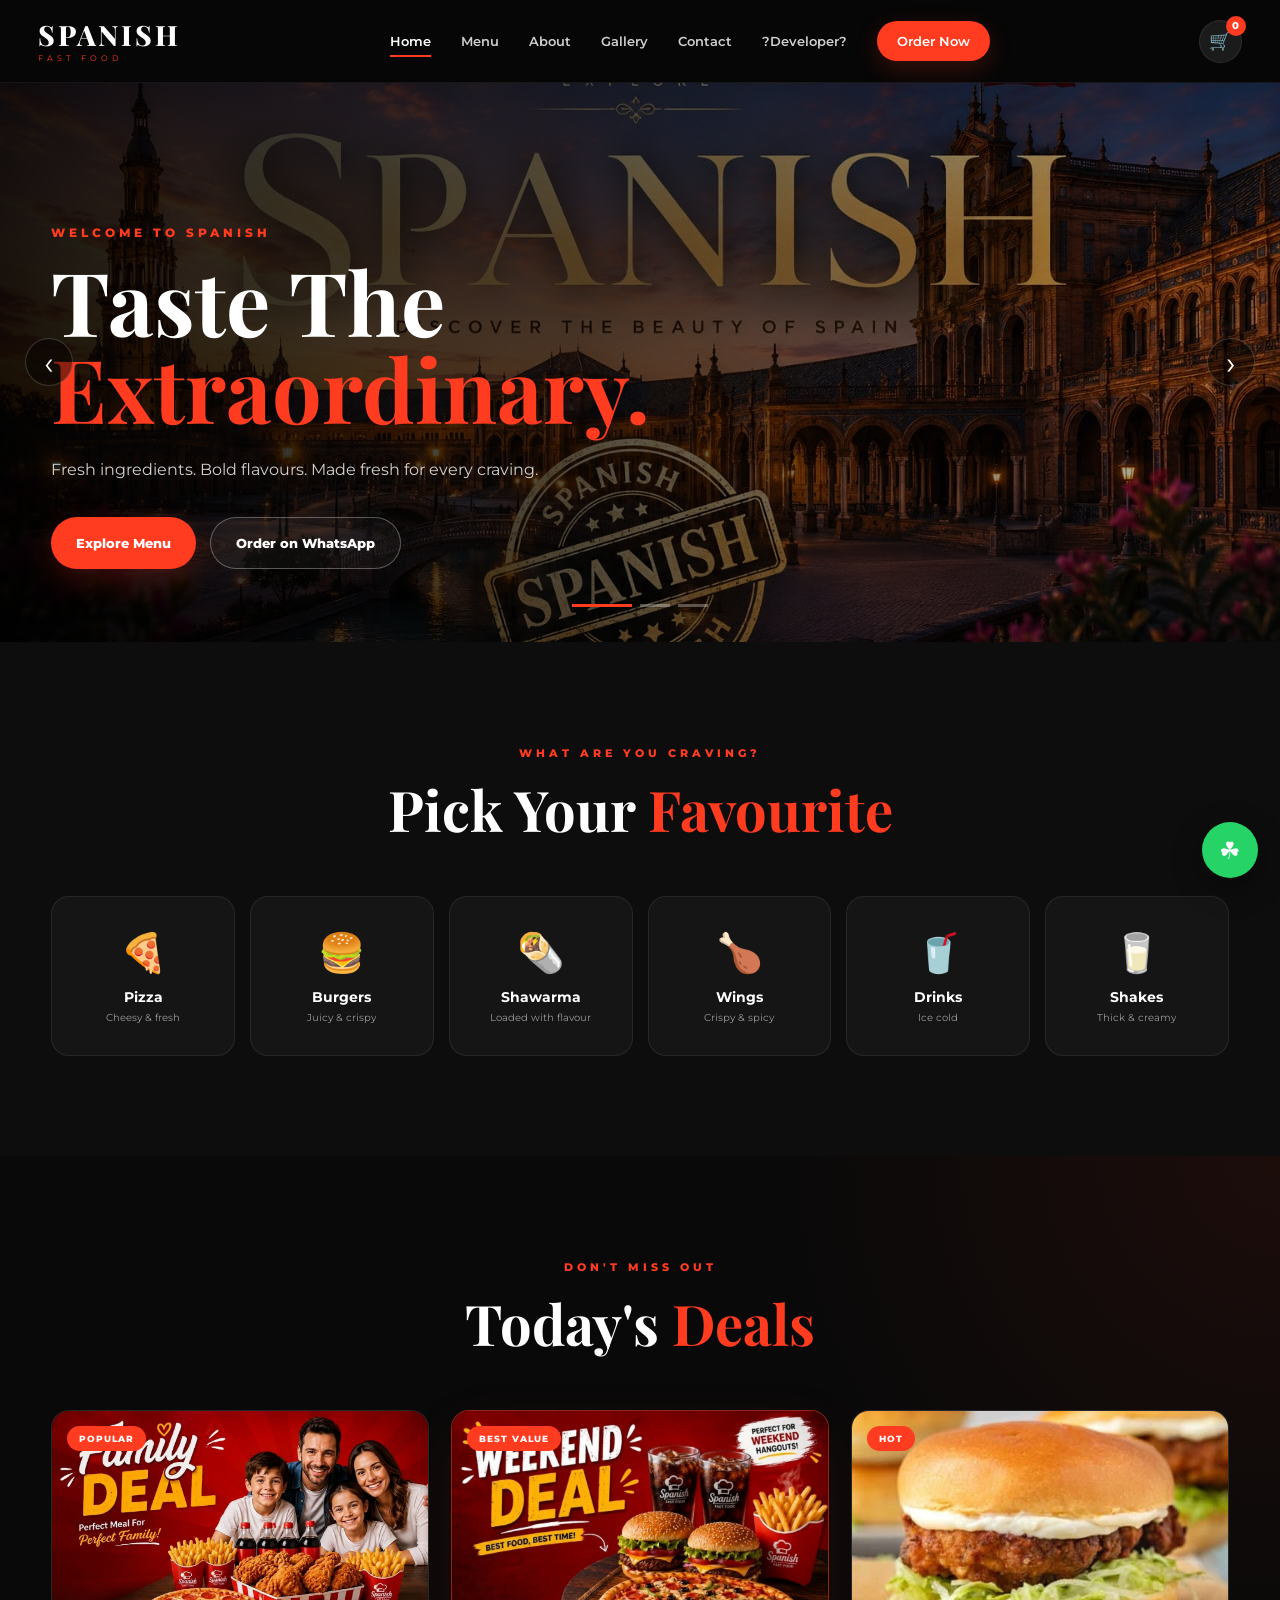
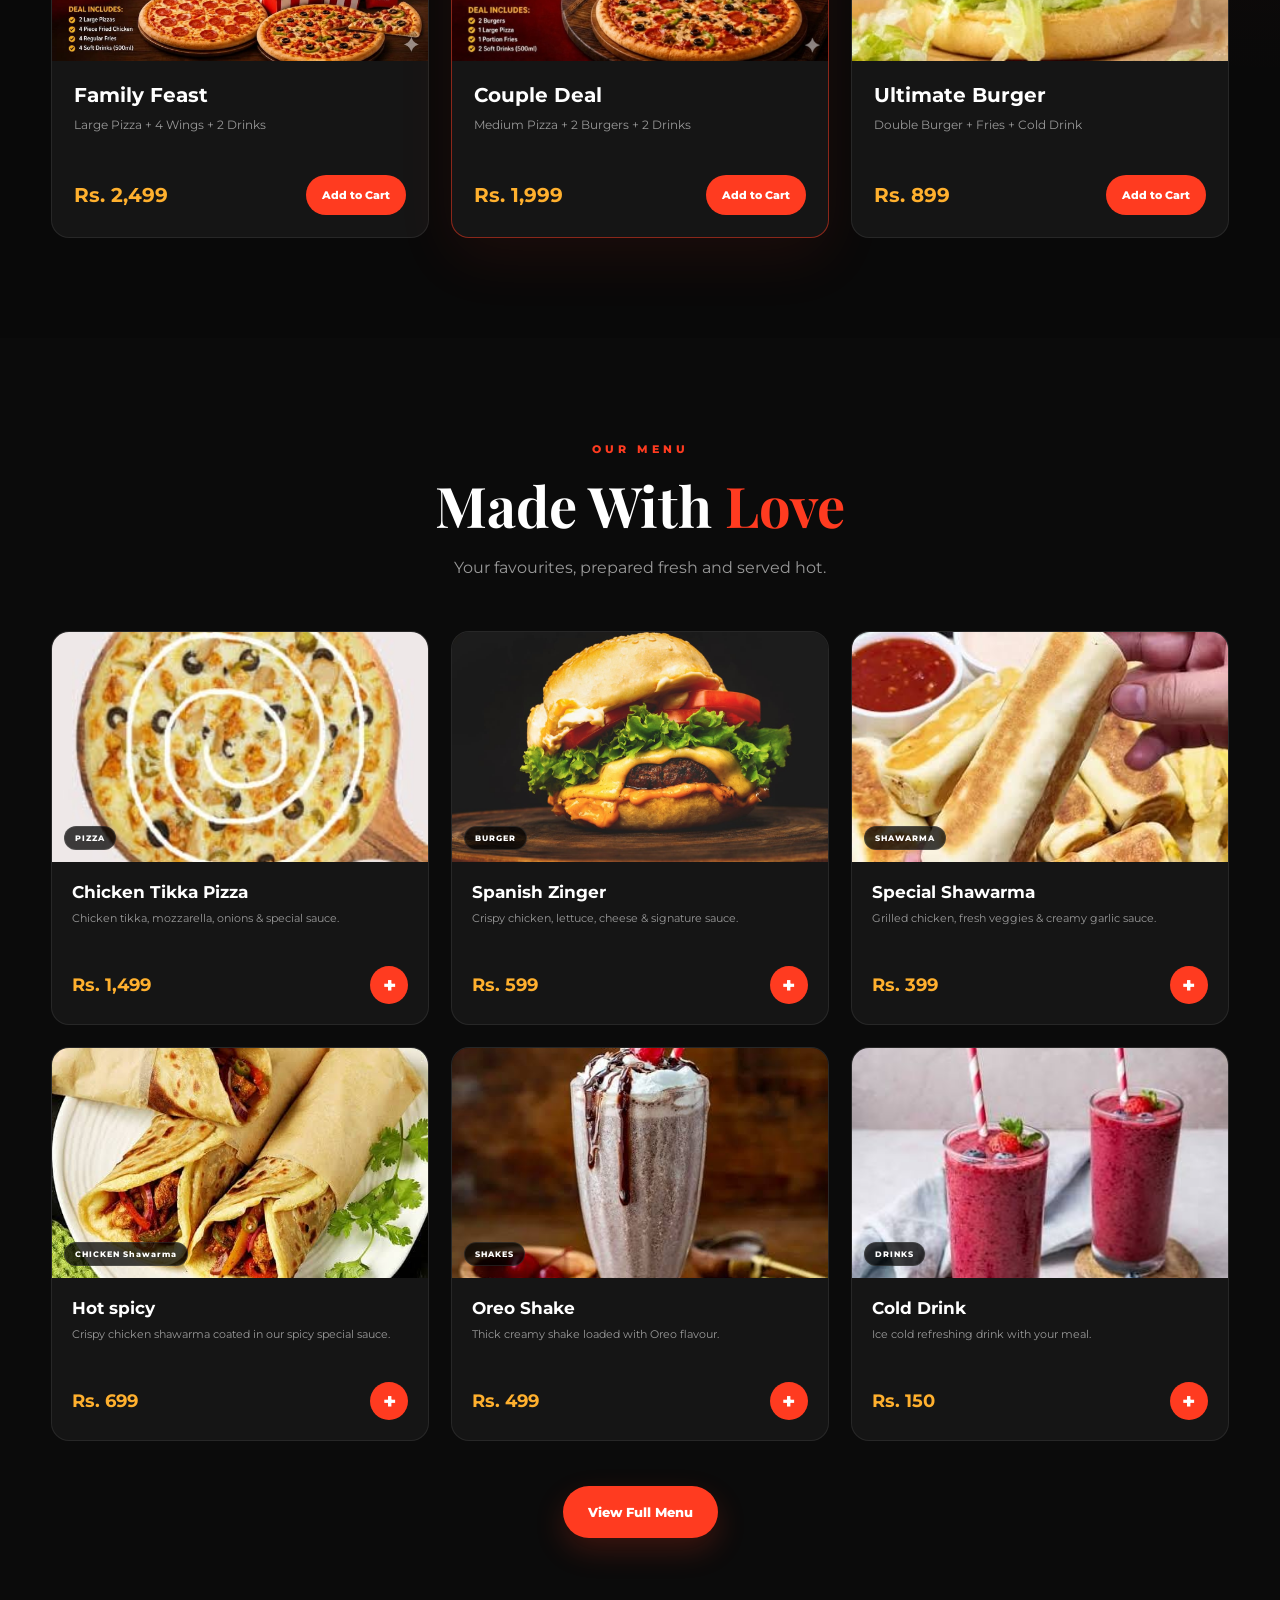
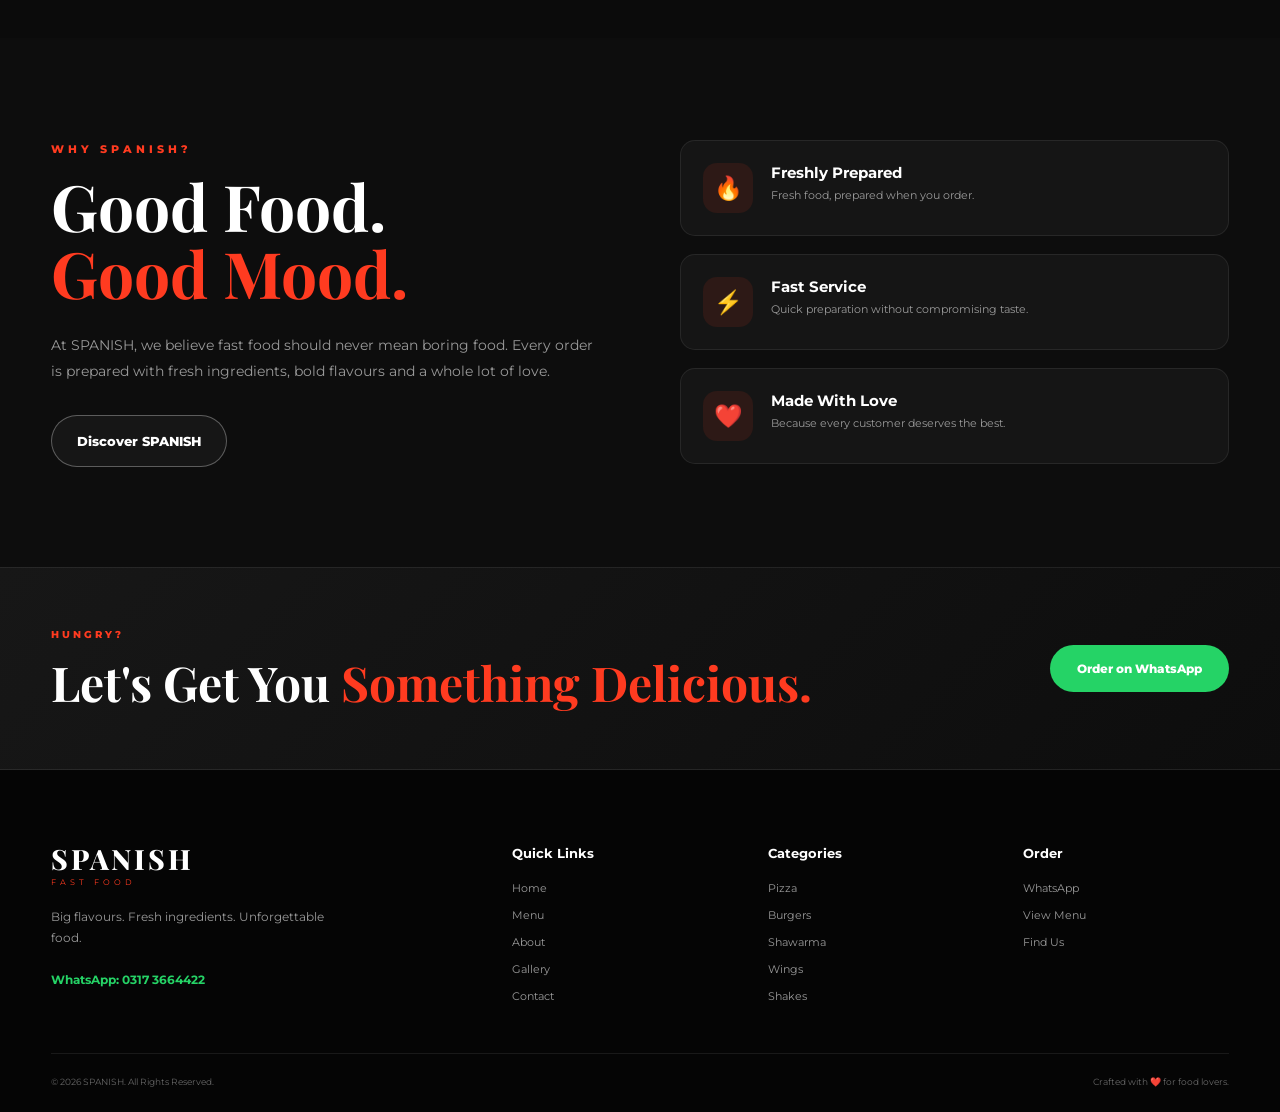
==== commit 7bcc8820: "Add files via upload" ====
--- a/index.html
+++ b/index.html
@@ -430,41 +430,62 @@
         </div>
     </div>
 
-    <div class="cart-footer">
-        <!-- BRANCH SELECTOR -->
-        <div class="branch-selector">
-            <label for="branchSelect">SELECT YOUR BRANCH</label>
-            <select id="branchSelect">
-                <option value="">Select Branch</option>
-                <option value="taxila">Spanish Taxila</option>
-                <option value="hassan-abdal">Spanish Hassan Abdal</option>
-            </select>
-        </div>
-
-        <!-- PAYMENT SECTION - NEW! -->
-        <div class="payment-section">
-            <label>SELECT PAYMENT METHOD</label>
-            <div class="payment-options">
-                <button class="payment-option active" data-method="easypaisa">
-                    <span>📱</span> EasyPaisa
-                </button>
-                <button class="payment-option" data-method="jazzcash">
-                    <span>📱</span> JazzCash
-                </button>
-            </div>
-            <p class="payment-note">⚠️ Cash on Delivery NOT available. Please pay online.</p>
-        </div>
-
-        <div class="cart-total">
-            <span>Total</span>
-            <strong id="cartTotal">Rs. 0</strong>
-        </div>
-
-        <button class="checkout-btn" id="checkoutBtn">
-            💳 PAY & ORDER ON WHATSAPP
-        </button>
-        <p class="checkout-note">Your order will be sent directly to the selected branch.</p>
-    </div>
+   <div class="cart-footer">
+    <!-- BRANCH SELECTOR -->
+    <div class="branch-selector">
+        <label for="branchSelect">SELECT YOUR BRANCH</label>
+        <select id="branchSelect">
+            <option value="">Select Branch</option>
+            <option value="taxila">Spanish Taxila</option>
+            <option value="hassan-abdal">Spanish Hassan Abdal</option>
+        </select>
+    </div>
+
+    <!-- PAYMENT SECTION -->
+    <div class="payment-section">
+        <label>SELECT PAYMENT METHOD</label>
+        <div class="payment-options">
+            <button class="payment-option active" data-method="easypaisa">
+                <span>📱</span> EasyPaisa
+            </button>
+            <button class="payment-option" data-method="jazzcash">
+                <span>📱</span> JazzCash
+            </button>
+        </div>
+
+        <!-- PAYMENT DETAILS BOX -->
+        <div class="payment-details show" id="paymentDetails">
+            <div class="method-name" id="methodName">💳 EasyPaisa</div>
+            <div class="number-box">
+                <span>Send Payment to:</span>
+                <strong id="paymentNumber">0317 3664422</strong>
+                <button class="copy-btn" id="copyNumber">Copy</button>
+            </div>
+            <p class="instruction">
+                ⚠️ After payment, <strong>take a screenshot</strong> and 
+                press the <strong>PAY & ORDER</strong> button below.
+            </p>
+        </div>
+
+        <p class="payment-note">
+            ⚠️ Cash on Delivery NOT available. Please pay online.
+        </p>
+    </div>
+
+    <!-- CART TOTAL -->
+    <div class="cart-total">
+        <span>Total</span>
+        <strong id="cartTotal">Rs. 0</strong>
+    </div>
+
+    <!-- CHECKOUT BUTTON -->
+    <button class="checkout-btn" id="checkoutBtn">
+        💳 PAY & ORDER ON WHATSAPP
+    </button>
+    <p class="checkout-note">
+        Your order will be sent directly to the selected branch.
+    </p>
+</div>
 </aside>
 
 <!-- FLOATING WHATSAPP -->
--- a/spanish.css
+++ b/spanish.css
@@ -1,24 +1,34 @@
 /* =========================================================
-   SPANISH FAST FOOD - UPDATED
-   BIGGER DEALS + BIGGER SLIDER + MOBILE RESPONSIVE
+   SPANISH FAST FOOD
+   PREMIUM DARK RESPONSIVE DESIGN
 ========================================================= */
+
+
+/* ================= ROOT ================= */
 
 :root {
     --bg: #090909;
     --bg-soft: #111111;
     --card: #151515;
     --card-light: #1b1b1b;
+
     --accent: #ff3b20;
     --accent-dark: #d92710;
     --gold: #ffb02e;
+
     --white: #ffffff;
     --text: #eeeeee;
     --muted: #999999;
     --border: rgba(255,255,255,0.08);
+
     --container: 1200px;
     --radius: 18px;
+
     --transition: 0.3s ease;
 }
+
+
+/* ================= RESET ================= */
 
 * {
     margin: 0;
@@ -77,10 +87,12 @@
     inset: 0;
     background: #050505;
     z-index: 99999;
+
     display: flex;
     align-items: center;
     justify-content: center;
     flex-direction: column;
+
     transition: 0.6s ease;
 }
 
@@ -104,9 +116,19 @@
 }
 
 @keyframes loader {
-    0% { transform: scaleX(0); transform-origin: left; }
-    50% { transform: scaleX(1); }
-    100% { transform: scaleX(0); transform-origin: right; }
+    0% {
+        transform: scaleX(0);
+        transform-origin: left;
+    }
+
+    50% {
+        transform: scaleX(1);
+    }
+
+    100% {
+        transform: scaleX(0);
+        transform-origin: right;
+    }
 }
 
 
@@ -118,9 +140,11 @@
     left: 0;
     width: 100%;
     z-index: 5000;
+
     background: rgba(7,7,7,0.82);
     backdrop-filter: blur(18px);
     -webkit-backdrop-filter: blur(18px);
+
     border-bottom: 1px solid rgba(255,255,255,0.06);
 }
 
@@ -128,11 +152,15 @@
     width: min(94%, 1250px);
     min-height: 82px;
     margin: auto;
+
     display: flex;
     align-items: center;
     justify-content: space-between;
     gap: 30px;
 }
+
+
+/* LOGO */
 
 .logo {
     display: flex;
@@ -155,6 +183,9 @@
     margin-top: 5px;
 }
 
+
+/* NAV LINKS */
+
 .nav-links {
     display: flex;
     align-items: center;
@@ -166,6 +197,7 @@
     font-size: 13px;
     font-weight: 600;
     color: #cfcfcf;
+
     transition: var(--transition);
 }
 
@@ -176,12 +208,16 @@
 
 .nav-links a:not(.nav-order)::after {
     content: "";
+
     position: absolute;
     left: 0;
     bottom: -8px;
+
     width: 0;
     height: 2px;
+
     background: var(--accent);
+
     transition: var(--transition);
 }
 
@@ -189,12 +225,16 @@
 .nav-links a.active::after {
     width: 100%;
 }
+
+
+/* ORDER BUTTON */
 
 .nav-order {
     padding: 12px 20px;
     background: var(--accent);
     color: white !important;
     border-radius: 50px;
+
     box-shadow: 0 8px 25px rgba(255,59,32,0.2);
 }
 
@@ -203,6 +243,9 @@
     transform: translateY(-2px);
 }
 
+
+/* NAV ACTIONS */
+
 .nav-actions {
     display: flex;
     align-items: center;
@@ -211,13 +254,19 @@
 
 .cart-btn {
     position: relative;
+
     width: 43px;
     height: 43px;
+
     border-radius: 50%;
+
     background: var(--card-light);
     color: white;
+
     font-size: 18px;
+
     border: 1px solid var(--border);
+
     transition: var(--transition);
 }
 
@@ -228,38 +277,52 @@
 
 .cart-btn span {
     position: absolute;
+
     top: -5px;
     right: -5px;
+
     width: 20px;
     height: 20px;
+
     background: var(--accent);
     border-radius: 50%;
+
     display: flex;
     align-items: center;
     justify-content: center;
+
     font-size: 10px;
     font-weight: 800;
 }
 
+
+/* MOBILE MENU */
+
 .menu-toggle {
     display: none;
+
     width: 43px;
     height: 43px;
+
     border-radius: 50%;
+
     background: var(--card-light);
     color: white;
+
     font-size: 21px;
+
     border: 1px solid var(--border);
 }
 
 
-/* ================= HERO - BIGGER SLIDER (RANCHERS STYLE) ================= */
+/* ================= HERO ================= */
 
 .hero {
-    height: 100vh;
-    min-height: 750px;
+    height: 560px;
+    min-height: 500px;
     position: relative;
     overflow: hidden;
+    margin-top: 82px;
 }
 
 .hero-slider {
@@ -270,8 +333,10 @@
 .hero-slide {
     position: absolute;
     inset: 0;
+
     opacity: 0;
     visibility: hidden;
+
     transition: opacity 0.8s ease;
 }
 
@@ -294,39 +359,52 @@
 .hero-overlay {
     position: absolute;
     inset: 0;
-    background: linear-gradient(
-        90deg,
-        rgba(0,0,0,0.9) 0%,
-        rgba(0,0,0,0.67) 45%,
-        rgba(0,0,0,0.25) 100%
-    );
+
+    background:
+        linear-gradient(
+            90deg,
+            rgba(0,0,0,0.9) 0%,
+            rgba(0,0,0,0.67) 45%,
+            rgba(0,0,0,0.25) 100%
+        );
 }
 
 .hero-content {
     position: relative;
     z-index: 2;
+
     height: 100%;
+
     width: min(92%, var(--container));
     margin: auto;
+
     display: flex;
     flex-direction: column;
     justify-content: center;
+
     padding-top: 70px;
 }
 
 .hero-small {
     color: var(--accent);
-    font-size: 14px;
+
+    font-size: 12px;
     font-weight: 800;
+
     letter-spacing: 4px;
+
     margin-bottom: 18px;
 }
 
 .hero h1 {
     max-width: 750px;
+
     font-family: "Playfair Display", serif;
-    font-size: clamp(55px, 8vw, 100px);
+
+    font-size: clamp(48px, 7vw, 88px);
+
     line-height: 0.98;
+
     margin-bottom: 25px;
 }
 
@@ -336,9 +414,12 @@
 
 .hero p {
     max-width: 550px;
+
     color: #d1d1d1;
-    font-size: 18px;
+
+    font-size: 16px;
     line-height: 1.8;
+
     margin-bottom: 32px;
 }
 
@@ -347,22 +428,31 @@
     align-items: center;
     gap: 14px;
 }
+
+
+/* BUTTONS */
 
 .btn {
     display: inline-flex;
     align-items: center;
     justify-content: center;
+
     min-height: 52px;
+
     padding: 0 25px;
+
     border-radius: 50px;
+
     font-size: 13px;
     font-weight: 800;
+
     transition: var(--transition);
 }
 
 .btn-primary {
     background: var(--accent);
     color: white;
+
     box-shadow: 0 12px 30px rgba(255,59,32,0.2);
 }
 
@@ -384,18 +474,29 @@
     transform: translateY(-3px);
 }
 
+
+/* SLIDER ARROWS */
+
 .slider-arrow {
     position: absolute;
+
     top: 50%;
     transform: translateY(-50%);
+
     z-index: 10;
-    width: 55px;
-    height: 55px;
+
+    width: 48px;
+    height: 48px;
+
     border-radius: 50%;
+
     background: rgba(0,0,0,0.45);
     color: white;
+
     border: 1px solid rgba(255,255,255,0.18);
-    font-size: 35px;
+
+    font-size: 32px;
+
     transition: var(--transition);
 }
 
@@ -404,15 +505,27 @@
     border-color: var(--accent);
 }
 
-.slider-prev { left: 25px; }
-.slider-next { right: 25px; }
+.slider-prev {
+    left: 25px;
+}
+
+.slider-next {
+    right: 25px;
+}
+
+
+/* SLIDER DOTS */
 
 .slider-dots {
     position: absolute;
+
     bottom: 35px;
     left: 50%;
+
     transform: translateX(-50%);
+
     z-index: 20;
+
     display: flex;
     gap: 8px;
 }
@@ -420,7 +533,9 @@
 .dot {
     width: 30px;
     height: 3px;
+
     background: rgba(255,255,255,0.3);
+
     transition: var(--transition);
 }
 
@@ -443,14 +558,18 @@
 
 .section-heading > span {
     color: var(--accent);
+
     font-size: 11px;
     font-weight: 800;
+
     letter-spacing: 4px;
 }
 
 .section-heading h2 {
     font-family: "Playfair Display", serif;
+
     font-size: clamp(36px, 5vw, 56px);
+
     margin-top: 10px;
 }
 
@@ -460,8 +579,11 @@
 
 .section-heading p {
     color: var(--muted);
+
     max-width: 550px;
+
     margin: 12px auto 0;
+
     line-height: 1.7;
 }
 
@@ -474,33 +596,47 @@
 
 .category-grid {
     display: grid;
+
     grid-template-columns: repeat(6, 1fr);
+
     gap: 15px;
 }
 
 .category-card {
     min-height: 160px;
+
     background: var(--card);
+
     border: 1px solid var(--border);
+
     border-radius: var(--radius);
+
     display: flex;
     align-items: center;
     justify-content: center;
+
     flex-direction: column;
+
     text-align: center;
+
     transition: var(--transition);
 }
 
 .category-card:hover {
     transform: translateY(-8px);
+
     border-color: rgba(255,59,32,0.5);
+
     background: #181818;
+
     box-shadow: 0 20px 50px rgba(0,0,0,0.35);
 }
 
 .category-icon {
     font-size: 38px;
+
     margin-bottom: 12px;
+
     transition: var(--transition);
 }
 
@@ -514,26 +650,1299 @@
 
 .category-card p {
     color: var(--muted);
+
     font-size: 10px;
+
     margin-top: 5px;
 }
 
 
-/* ================= DEALS - BIGGER CARDS (FOOD PANDA STYLE) ================= */
+/* ================= DEALS ================= */
 
 .deals {
-    background: radial-gradient(circle at top right, rgba(255,59,32,0.08), transparent 35%);
+    background:
+        radial-gradient(
+            circle at top right,
+            rgba(255,59,32,0.08),
+            transparent 35%
+        );
 }
 
 .deal-grid {
     display: grid;
+
     grid-template-columns: repeat(3, 1fr);
-    gap: 28px;
+
+    gap: 22px;
 }
 
 .deal-card {
+    background: var(--card);
+
+    border: 1px solid var(--border);
+
+    border-radius: var(--radius);
+
+    overflow: hidden;
+
+    transition: var(--transition);
+}
+
+.deal-card:hover {
+    transform: translateY(-8px);
+
+    border-color: rgba(255,59,32,0.35);
+}
+
+.deal-card.featured {
+    border-color: rgba(255,59,32,0.5);
+
+    box-shadow: 0 20px 60px rgba(255,59,32,0.08);
+}
+
+.deal-image {
+    height: 250px;
+
     position: relative;
+
+    overflow: hidden;
+}
+
+.deal-image img {
+    width: 100%;
+    height: 100%;
+
+    object-fit: cover;
+
+    transition: 0.5s ease;
+}
+
+.deal-card:hover .deal-image img {
+    transform: scale(1.08);
+}
+
+.deal-badge {
+    position: absolute;
+
+    top: 15px;
+    left: 15px;
+
+    padding: 7px 12px;
+
+    border-radius: 30px;
+
+    background: var(--accent);
+
+    font-size: 9px;
+    font-weight: 800;
+
+    letter-spacing: 1px;
+}
+
+.deal-content {
+    padding: 22px;
+}
+
+.deal-content h3 {
+    font-size: 20px;
+
+    margin-bottom: 8px;
+}
+
+.deal-content p {
+    color: var(--muted);
+
+    font-size: 12px;
+
+    line-height: 1.6;
+
+    min-height: 40px;
+}
+
+.deal-bottom {
+    display: flex;
+
+    align-items: center;
+    justify-content: space-between;
+
+    margin-top: 20px;
+}
+
+.deal-bottom strong {
+    color: var(--gold);
+
+    font-size: 20px;
+}
+
+.add-cart {
+    background: var(--accent);
+    color: white;
+
+    border-radius: 50px;
+
+    min-height: 40px;
+
+    padding: 0 16px;
+
+    font-size: 11px;
+    font-weight: 800;
+
+    transition: var(--transition);
+}
+
+.add-cart:hover {
+    background: var(--accent-dark);
+    transform: translateY(-2px);
+}
+
+
+/* ================= MENU ================= */
+
+.menu-preview {
+    background: #0b0b0b;
+}
+
+.menu-grid {
+    display: grid;
+
+    grid-template-columns: repeat(3, 1fr);
+
+    gap: 22px;
+}
+
+.food-card {
     background: var(--card);
+
     border: 1px solid var(--border);
-    border-radius: var(--radius); 
-}+
+    border-radius: var(--radius);
+
+    overflow: hidden;
+
+    transition: var(--transition);
+}
+
+.food-card:hover {
+    transform: translateY(-7px);
+
+    border-color: rgba(255,255,255,0.15);
+}
+
+.food-image {
+    height: 230px;
+
+    position: relative;
+
+    overflow: hidden;
+}
+
+.food-image img {
+    height: 100%;
+    object-fit: cover;
+
+    transition: 0.5s ease;
+}
+
+.food-card:hover .food-image img {
+    transform: scale(1.07);
+}
+
+.food-category {
+    position: absolute;
+
+    bottom: 12px;
+    left: 12px;
+
+    padding: 6px 10px;
+
+    background: rgba(0,0,0,0.75);
+
+    border: 1px solid rgba(255,255,255,0.1);
+
+    border-radius: 20px;
+
+    font-size: 8px;
+    font-weight: 800;
+
+    letter-spacing: 1px;
+}
+
+.food-info {
+    padding: 20px;
+}
+
+.food-info h3 {
+    font-size: 17px;
+
+    margin-bottom: 8px;
+}
+
+.food-info p {
+    color: var(--muted);
+
+    font-size: 11px;
+
+    line-height: 1.6;
+
+    min-height: 38px;
+}
+
+.food-bottom {
+    display: flex;
+
+    align-items: center;
+    justify-content: space-between;
+
+    margin-top: 18px;
+}
+
+.food-bottom strong {
+    font-size: 18px;
+
+    color: var(--gold);
+}
+
+.food-bottom .add-cart {
+    width: 38px;
+    min-height: 38px;
+
+    padding: 0;
+
+    font-size: 22px;
+}
+
+.center-button {
+    text-align: center;
+
+    margin-top: 45px;
+}
+
+
+/* ================= WHY US ================= */
+
+.why-us {
+    background: #0d0d0d;
+}
+
+.why-grid {
+    display: grid;
+
+    grid-template-columns: 1fr 1fr;
+
+    gap: 80px;
+
+    align-items: center;
+}
+
+.why-content > span {
+    color: var(--accent);
+
+    font-size: 11px;
+    font-weight: 800;
+
+    letter-spacing: 4px;
+}
+
+.why-content h2 {
+    font-family: "Playfair Display", serif;
+
+    font-size: clamp(40px, 5vw, 65px);
+
+    line-height: 1.05;
+
+    margin: 15px 0 25px;
+}
+
+.why-content h2 strong {
+    color: var(--accent);
+}
+
+.why-content > p {
+    color: var(--muted);
+
+    line-height: 1.9;
+
+    font-size: 14px;
+
+    max-width: 550px;
+
+    margin-bottom: 30px;
+}
+
+.why-features {
+    display: flex;
+
+    flex-direction: column;
+
+    gap: 18px;
+}
+
+.feature {
+    display: flex;
+
+    align-items: flex-start;
+
+    gap: 18px;
+
+    padding: 22px;
+
+    background: var(--card);
+
+    border: 1px solid var(--border);
+
+    border-radius: 15px;
+
+    transition: var(--transition);
+}
+
+.feature:hover {
+    transform: translateX(8px);
+
+    border-color: rgba(255,59,32,0.35);
+}
+
+.feature > span {
+    width: 50px;
+    height: 50px;
+
+    flex-shrink: 0;
+
+    border-radius: 14px;
+
+    background: rgba(255,59,32,0.1);
+
+    display: flex;
+
+    align-items: center;
+    justify-content: center;
+
+    font-size: 23px;
+}
+
+.feature h3 {
+    font-size: 15px;
+
+    margin-bottom: 5px;
+}
+
+.feature p {
+    color: var(--muted);
+
+    font-size: 11px;
+
+    line-height: 1.6;
+}
+
+
+/* ================= WHATSAPP CTA ================= */
+
+.whatsapp-section {
+    padding: 55px 0;
+
+    background:
+        linear-gradient(
+            135deg,
+            #171717,
+            #0d0d0d
+        );
+
+    border-top: 1px solid var(--border);
+    border-bottom: 1px solid var(--border);
+}
+
+.whatsapp-content {
+    display: flex;
+
+    align-items: center;
+    justify-content: space-between;
+
+    gap: 30px;
+}
+
+.whatsapp-content > div > span {
+    color: var(--accent);
+
+    font-size: 10px;
+    font-weight: 800;
+
+    letter-spacing: 3px;
+}
+
+.whatsapp-content h2 {
+    font-family: "Playfair Display", serif;
+
+    font-size: clamp(30px, 4vw, 48px);
+
+    margin-top: 8px;
+}
+
+.whatsapp-content h2 strong {
+    color: var(--accent);
+}
+
+.whatsapp-btn {
+    padding: 16px 27px;
+
+    background: #25d366;
+
+    color: white;
+
+    border-radius: 50px;
+
+    font-size: 12px;
+    font-weight: 800;
+
+    white-space: nowrap;
+
+    transition: var(--transition);
+}
+
+.whatsapp-btn:hover {
+    transform: translateY(-3px);
+
+    box-shadow: 0 12px 30px rgba(37,211,102,0.2);
+}
+
+
+/* ================= FOOTER ================= */
+
+.footer {
+    background: #050505;
+
+    padding: 75px 0 25px;
+}
+
+.footer-grid {
+    display: grid;
+
+    grid-template-columns: 2fr 1fr 1fr 1fr;
+
+    gap: 50px;
+
+    padding-bottom: 50px;
+
+    border-bottom: 1px solid var(--border);
+}
+
+.footer-brand .logo {
+    margin-bottom: 20px;
+}
+
+.footer-brand > p {
+    color: var(--muted);
+
+    max-width: 300px;
+
+    font-size: 12px;
+
+    line-height: 1.8;
+
+    margin-bottom: 20px;
+}
+
+.footer-whatsapp {
+    color: #25d366;
+
+    font-size: 12px;
+    font-weight: 700;
+}
+
+.footer-links {
+    display: flex;
+
+    flex-direction: column;
+
+    gap: 13px;
+}
+
+.footer-links h3 {
+    font-size: 13px;
+
+    margin-bottom: 7px;
+}
+
+.footer-links a {
+    color: var(--muted);
+
+    font-size: 11px;
+
+    transition: var(--transition);
+}
+
+.footer-links a:hover {
+    color: var(--accent);
+
+    transform: translateX(4px);
+}
+
+.footer-bottom {
+    padding-top: 22px;
+
+    display: flex;
+
+    align-items: center;
+    justify-content: space-between;
+
+    gap: 20px;
+}
+
+.footer-bottom p {
+    color: #666;
+
+    font-size: 9px;
+}
+
+
+/* ================= CART OVERLAY ================= */
+
+.cart-overlay {
+    position: fixed;
+
+    inset: 0;
+
+    background: rgba(0,0,0,0.7);
+
+    backdrop-filter: blur(4px);
+
+    z-index: 8000;
+
+    opacity: 0;
+    visibility: hidden;
+
+    transition: var(--transition);
+}
+
+.cart-overlay.active {
+    opacity: 1;
+    visibility: visible;
+}
+
+
+/* ================= CART DRAWER ================= */
+
+.cart-drawer {
+    position: fixed;
+
+    top: 0;
+    right: 0;
+
+    width: min(430px, 100%);
+
+    height: 100vh;
+
+    background: #101010;
+
+    z-index: 9000;
+
+    transform: translateX(100%);
+
+    transition: 0.4s ease;
+
+    display: flex;
+    flex-direction: column;
+
+    border-left: 1px solid var(--border);
+}
+
+.cart-drawer.active {
+    transform: translateX(0);
+}
+
+.cart-header {
+    padding: 25px;
+
+    display: flex;
+
+    align-items: center;
+    justify-content: space-between;
+
+    border-bottom: 1px solid var(--border);
+}
+
+.cart-header span {
+    color: var(--accent);
+
+    font-size: 9px;
+    font-weight: 800;
+
+    letter-spacing: 3px;
+}
+
+.cart-header h2 {
+    font-size: 22px;
+
+    margin-top: 5px;
+}
+
+.close-cart {
+    width: 38px;
+    height: 38px;
+
+    border-radius: 50%;
+
+    background: var(--card-light);
+
+    color: white;
+
+    font-size: 25px;
+
+    transition: var(--transition);
+}
+
+.close-cart:hover {
+    background: var(--accent);
+}
+
+
+/* CART ITEMS */
+
+.cart-items {
+    flex: 1;
+
+    overflow-y: auto;
+
+    padding: 20px;
+}
+
+.empty-cart {
+    height: 100%;
+
+    display: flex;
+
+    align-items: center;
+    justify-content: center;
+
+    flex-direction: column;
+
+    text-align: center;
+}
+
+.empty-cart > div {
+    font-size: 50px;
+
+    margin-bottom: 15px;
+}
+
+.empty-cart h3 {
+    font-size: 17px;
+}
+
+.empty-cart p {
+    color: var(--muted);
+
+    font-size: 11px;
+
+    margin: 8px 0 20px;
+}
+
+
+/* CART ITEM */
+
+.cart-item {
+    display: grid;
+
+    grid-template-columns: 1fr auto;
+
+    gap: 15px;
+
+    padding: 17px 0;
+
+    border-bottom: 1px solid var(--border);
+}
+
+.cart-item-info h3 {
+    font-size: 13px;
+
+    margin-bottom: 5px;
+}
+
+.cart-item-info > strong {
+    color: var(--gold);
+
+    font-size: 13px;
+}
+
+.cart-controls {
+    display: flex;
+
+    align-items: center;
+
+    gap: 8px;
+
+    margin-top: 10px;
+}
+
+.cart-controls button {
+    width: 27px;
+    height: 27px;
+
+    border-radius: 50%;
+
+    background: var(--card-light);
+
+    color: white;
+
+    border: 1px solid var(--border);
+}
+
+.cart-controls button:hover {
+    background: var(--accent);
+}
+
+.cart-controls span {
+    min-width: 20px;
+
+    text-align: center;
+
+    font-size: 12px;
+    font-weight: 700;
+}
+
+.remove-item {
+    color: #888;
+
+    font-size: 10px;
+
+    transition: var(--transition);
+}
+
+.remove-item:hover {
+    color: var(--accent);
+}
+
+
+/* CART FOOTER */
+
+.cart-footer {
+    padding: 22px;
+
+    border-top: 1px solid var(--border);
+}
+
+.cart-total {
+    display: flex;
+
+    justify-content: space-between;
+    align-items: center;
+
+    margin-bottom: 18px;
+}
+
+.cart-total span {
+    color: var(--muted);
+
+    font-size: 12px;
+}
+
+.cart-total strong {
+    color: var(--gold);
+
+    font-size: 22px;
+}
+
+.checkout-btn {
+    width: 100%;
+
+    min-height: 53px;
+
+    border-radius: 12px;
+
+    background: var(--accent);
+
+    color: white;
+
+    font-size: 12px;
+    font-weight: 800;
+
+    transition: var(--transition);
+}
+
+.checkout-btn:hover {
+    background: var(--accent-dark);
+
+    transform: translateY(-2px);
+}
+
+.checkout-note {
+    color: #666;
+
+    font-size: 9px;
+
+    text-align: center;
+
+    margin-top: 10px;
+}
+
+
+/* ================= FLOATING WHATSAPP ================= */
+
+.floating-whatsapp {
+    position: fixed;
+
+    right: 22px;
+    bottom: 22px;
+
+    width: 56px;
+    height: 56px;
+
+    border-radius: 50%;
+
+    background: #25d366;
+
+    color: white;
+
+    z-index: 4000;
+
+    display: flex;
+
+    align-items: center;
+    justify-content: center;
+
+    font-size: 24px;
+
+    box-shadow: 0 10px 30px rgba(0,0,0,0.4);
+
+    animation: whatsappPulse 2s infinite;
+}
+
+.floating-whatsapp:hover {
+    transform: scale(1.1);
+}
+
+@keyframes whatsappPulse {
+
+    0% {
+        box-shadow:
+            0 0 0 0 rgba(37,211,102,0.4);
+    }
+
+    70% {
+        box-shadow:
+            0 0 0 14px rgba(37,211,102,0);
+    }
+
+    100% {
+        box-shadow:
+            0 0 0 0 rgba(37,211,102,0);
+    }
+}
+
+
+/* ================= IMAGE PLACEHOLDER ================= */
+
+.placeholder {
+    background:
+        linear-gradient(
+            135deg,
+            #191919,
+            #0c0c0c
+        );
+}
+
+.placeholder img {
+    min-height: 100%;
+
+    object-fit: cover;
+}
+
+
+/* =========================================================
+   TABLET
+========================================================= */
+
+@media (max-width: 1000px) {
+
+    .nav-links {
+        gap: 18px;
+    }
+
+    .category-grid {
+        grid-template-columns: repeat(3, 1fr);
+    }
+
+    .deal-grid,
+    .menu-grid {
+        grid-template-columns: repeat(2, 1fr);
+    }
+
+    .why-grid {
+        gap: 40px;
+    }
+
+    .footer-grid {
+        grid-template-columns: 2fr 1fr 1fr;
+    }
+
+}
+
+
+/* =========================================================
+   MOBILE
+========================================================= */
+
+@media (max-width: 768px) {
+
+    html {
+        scroll-padding-top: 75px;
+    }
+
+    .nav-container {
+        min-height: 70px;
+    }
+
+    .logo span {
+        font-size: 23px;
+    }
+
+    .logo small {
+        font-size: 6px;
+        letter-spacing: 3px;
+    }
+
+
+    /* MOBILE NAV */
+
+    .menu-toggle {
+        display: block;
+    }
+
+    .nav-links {
+
+        position: fixed;
+
+        top: 70px;
+        left: 0;
+
+        width: 100%;
+
+        padding: 25px 20px 30px;
+
+        background: rgba(10,10,10,0.98);
+
+        border-bottom: 1px solid var(--border);
+
+        display: flex;
+
+        flex-direction: column;
+
+        align-items: stretch;
+
+        gap: 0;
+
+        transform: translateY(-130%);
+
+        opacity: 0;
+
+        visibility: hidden;
+
+        transition: 0.35s ease;
+    }
+
+    .nav-links.active {
+
+        transform: translateY(0);
+
+        opacity: 1;
+
+        visibility: visible;
+    }
+
+    .nav-links a {
+
+        padding: 15px 5px;
+
+        border-bottom: 1px solid var(--border);
+
+        font-size: 13px;
+    }
+
+    .nav-links a:not(.nav-order)::after {
+        display: none;
+    }
+
+    .nav-order {
+        text-align: center;
+
+        margin-top: 15px;
+
+        border-bottom: none !important;
+    }
+
+
+    /* HERO */
+
+    .hero {
+        height: 420px;
+        min-height: 380px;
+        margin-top: 70px;
+    }
+
+    .hero-overlay {
+        background:
+            linear-gradient(
+                180deg,
+                rgba(0,0,0,0.35),
+                rgba(0,0,0,0.92)
+            );
+    }
+
+    .hero-content {
+        padding-top: 70px;
+        justify-content: flex-end;
+
+        padding-bottom: 55px;
+    }
+
+    .hero-small {
+        font-size: 9px;
+
+        letter-spacing: 2px;
+
+        margin-bottom: 12px;
+    }
+
+    .hero h1 {
+        font-size: clamp(40px, 12vw, 58px);
+
+        line-height: 1.02;
+
+        margin-bottom: 17px;
+    }
+
+    .hero p {
+        font-size: 12px;
+
+        line-height: 1.7;
+
+        margin-bottom: 22px;
+
+        max-width: 330px;
+    }
+
+    .hero-buttons {
+        width: 100%;
+
+        flex-direction: column;
+
+        align-items: stretch;
+
+        gap: 10px;
+    }
+
+    .btn {
+        min-height: 48px;
+
+        width: 100%;
+
+        font-size: 11px;
+    }
+
+    .slider-arrow {
+        display: none;
+    }
+
+    .slider-dots {
+        bottom: 14px;
+    }
+
+
+    /* SECTIONS */
+
+    .section {
+        padding: 70px 0;
+    }
+
+    .section-heading {
+        margin-bottom: 35px;
+    }
+
+    .section-heading h2 {
+        font-size: 38px;
+    }
+
+
+    /* CATEGORIES */
+
+    .category-grid {
+        grid-template-columns: repeat(2, 1fr);
+
+        gap: 10px;
+    }
+
+    .category-card {
+        min-height: 130px;
+    }
+
+    .category-icon {
+        font-size: 30px;
+    }
+
+
+    /* DEALS */
+
+    .deal-grid,
+    .menu-grid {
+        grid-template-columns: 1fr;
+
+        gap: 16px;
+    }
+
+    .deal-image {
+        height: 220px;
+    }
+
+
+    /* FOOD */
+
+    .food-image {
+        height: 230px;
+    }
+
+
+    /* WHY */
+
+    .why-grid {
+        grid-template-columns: 1fr;
+
+        gap: 45px;
+    }
+
+    .why-content h2 {
+        font-size: 43px;
+    }
+
+
+    /* WHATSAPP */
+
+    .whatsapp-content {
+        flex-direction: column;
+
+        align-items: flex-start;
+    }
+
+    .whatsapp-btn {
+        width: 100%;
+
+        text-align: center;
+    }
+
+
+    /* FOOTER */
+
+    .footer {
+        padding: 60px 0 25px;
+    }
+
+    .footer-grid {
+        grid-template-columns: 1fr 1fr;
+
+        gap: 35px;
+    }
+
+    .footer-brand {
+        grid-column: 1 / -1;
+    }
+
+    .footer-bottom {
+        flex-direction: column;
+
+        align-items: flex-start;
+    }
+
+
+    /* CART */
+
+    .cart-drawer {
+        width: 100%;
+    }
+
+    .floating-whatsapp {
+        width: 50px;
+        height: 50px;
+
+        right: 15px;
+        bottom: 15px;
+    }
+
+}
+
+
+/* =========================================================
+   SMALL PHONES
+========================================================= */
+
+@media (max-width: 380px) {
+
+    .nav-container {
+        width: 94%;
+    }
+
+    .logo span {
+        font-size: 20px;
+    }
+
+    .cart-btn,
+    .menu-toggle {
+        width: 39px;
+        height: 39px;
+    }
+
+    .hero {
+        min-height: 320px;
+        height: 350px;
+    }
+
+    .hero h1 {
+        font-size: 38px;
+    }
+
+    .category-card {
+        min-height: 120px;
+    }
+
+    .category-icon {
+        font-size: 27px;
+    }
+
+}
+
+
+/* =========================================================
+   BRANCH SELECTOR
+========================================================= */
+
+.branch-selector {
+    width: 100%;
+    margin: 18px 0;
+}
+
+.branch-selector label {
+    display: block;
+
+    margin-bottom: 8px;
+
+    color: #aaa;
+
+    font-size: 10px;
+
+    font-weight: 800;
+
+    letter-spacing: 1.5px;
+}
+
+.branch-selector select {
+    display: block;
+
+    width: 100%;
+
+    height: 50px;
+
+    padding: 0 14px;
+
+    background: #111;
+
+    color: #fff;
+
+    border: 1px solid rgba(255,255,255,0.15);
+
+    border-radius: 9px; }
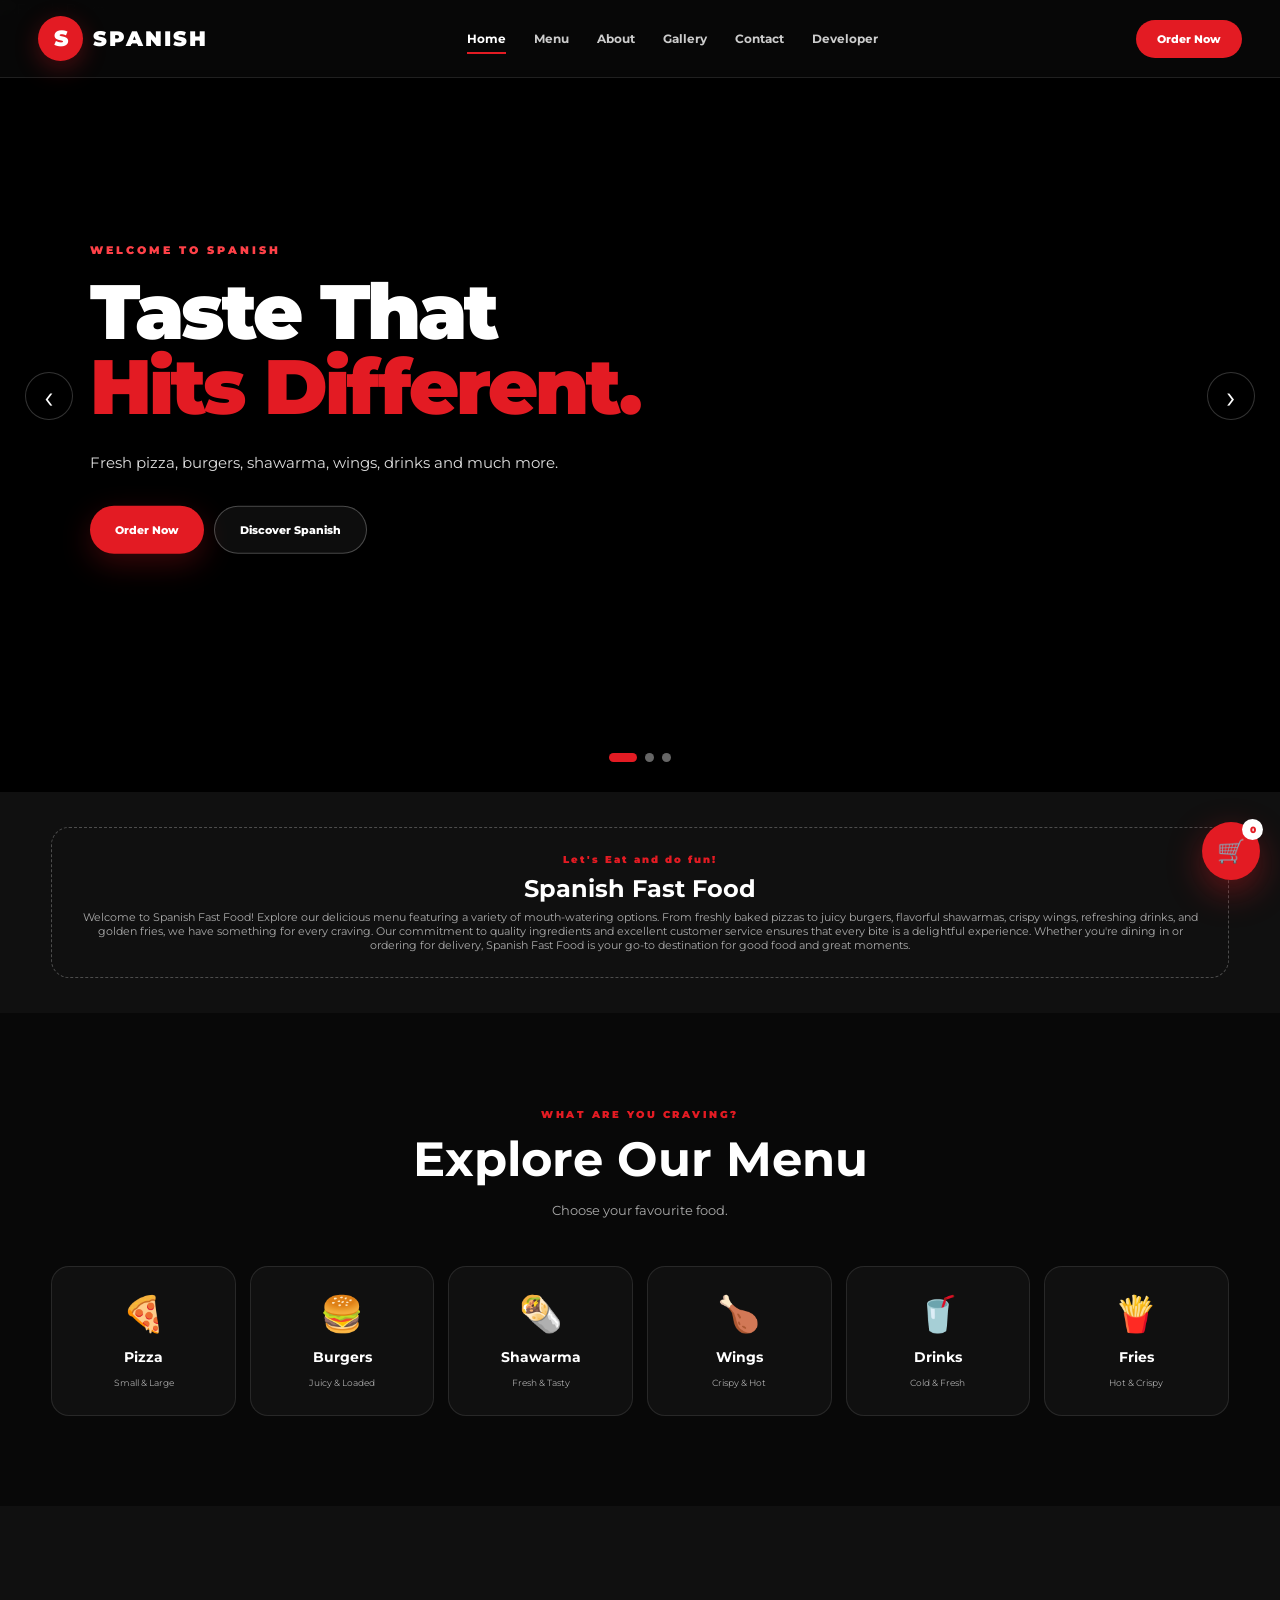
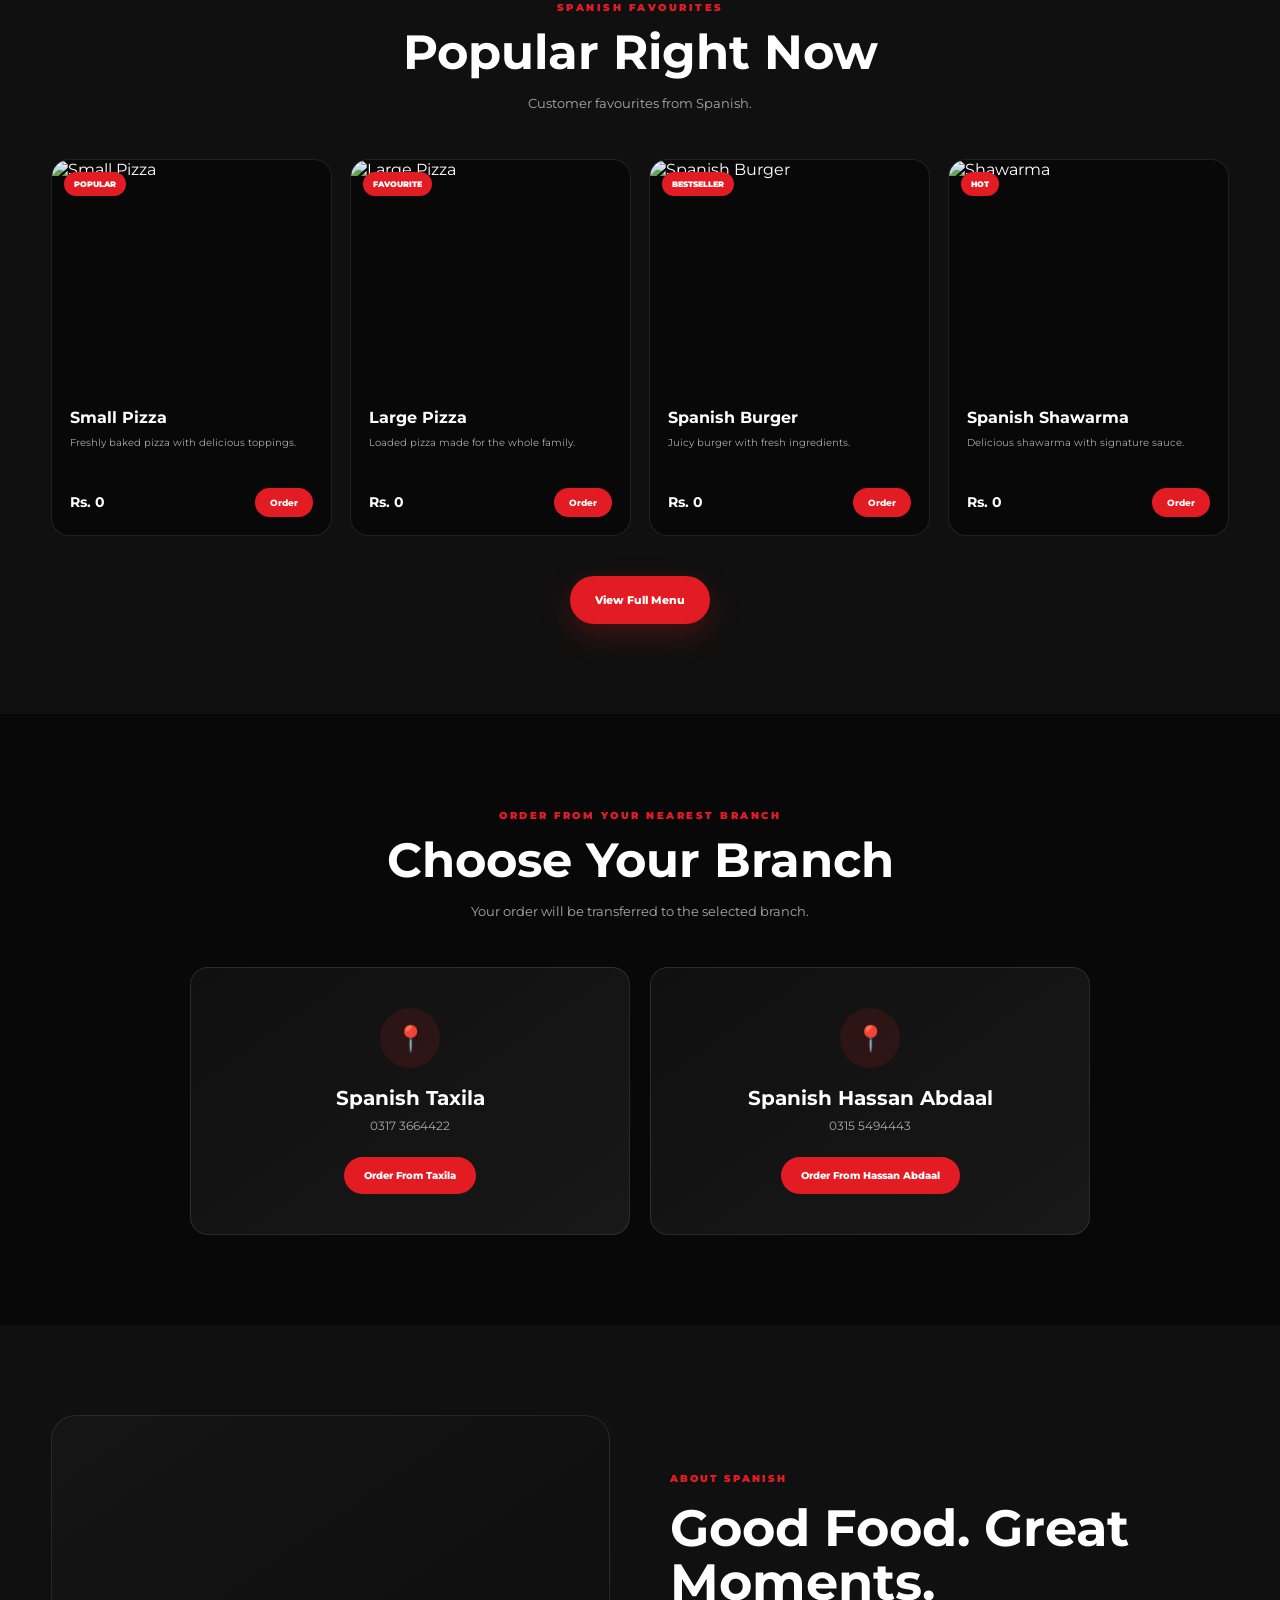
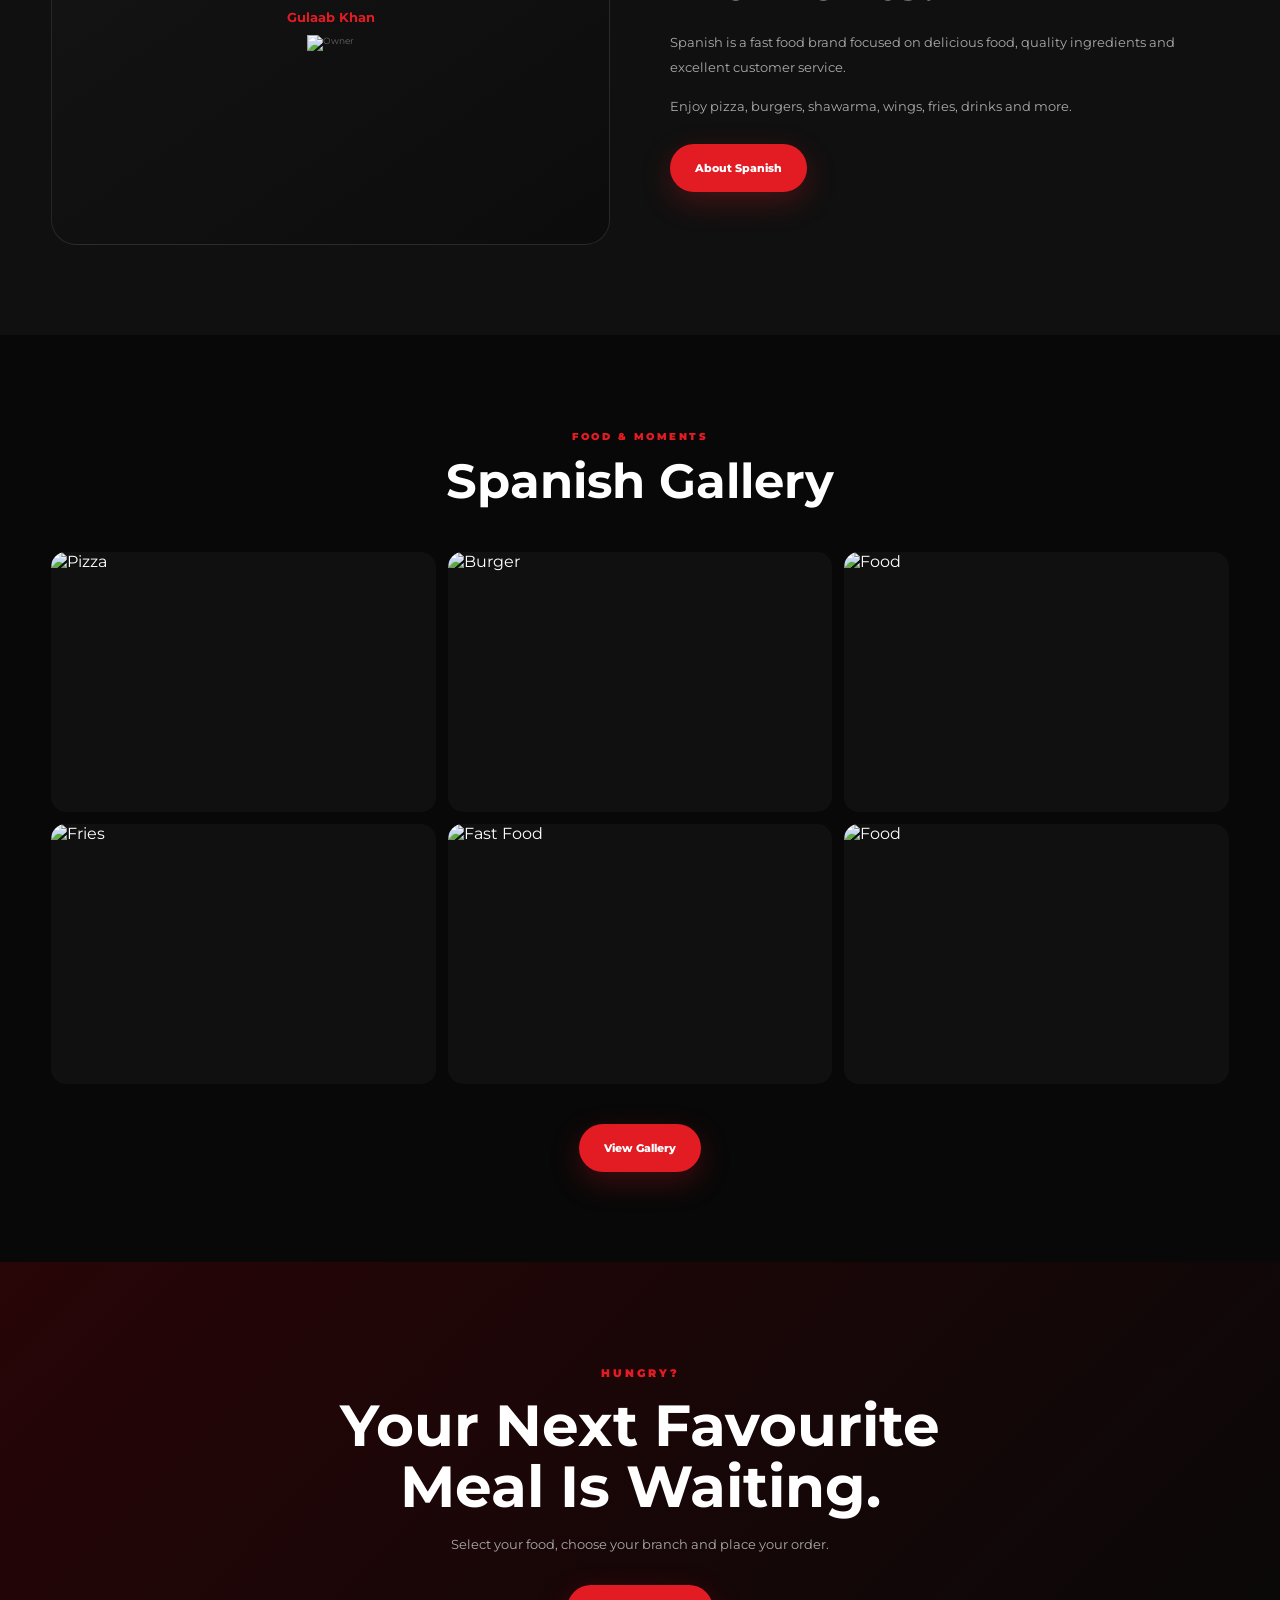
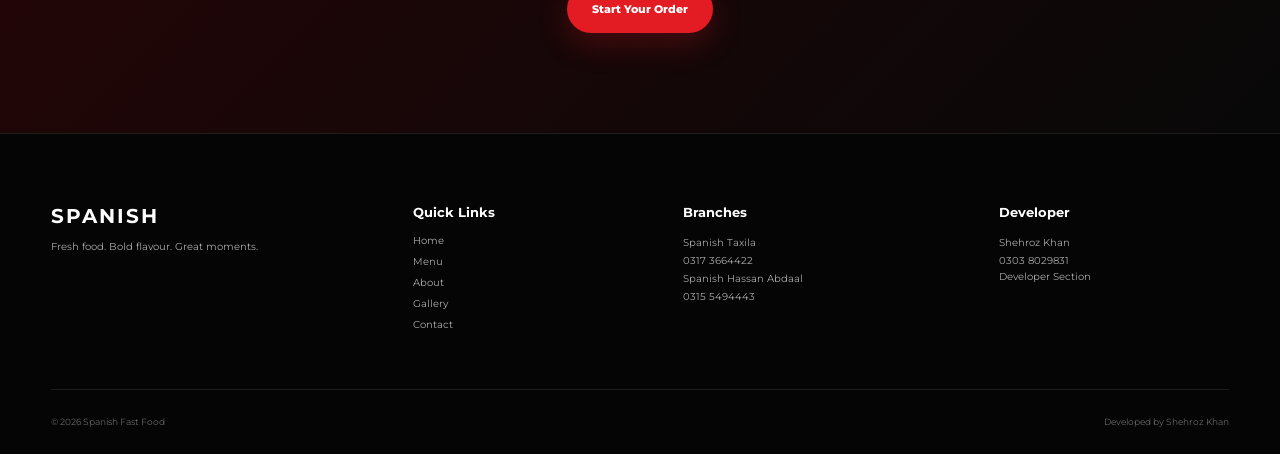
==== commit 1f193433: "Add files via upload" ====
--- a/index.html
+++ b/index.html
@@ -1,498 +1,853 @@
 <!DOCTYPE html>
 <html lang="en">
+
 <head>
     <meta charset="UTF-8">
     <meta name="viewport" content="width=device-width, initial-scale=1.0">
-    <title>SPANISH | Fast Food & Restaurant</title>
-    <meta name="description" content="SPANISH - Premium fast food restaurant. Pizza, burgers, shawarma, wings, shakes and more.">
-    <link rel="preconnect" href="https://fonts.googleapis.com">
-    <link rel="preconnect" href="https://fonts.gstatic.com" crossorigin>
-    <link href="https://fonts.googleapis.com/css2?family=Montserrat:wght@400;500;600;700;800;900&family=Playfair+Display:wght@600;700;800&display=swap" rel="stylesheet">
+    <meta name="theme-color" content="#0b0b0b">
+
+    <title>Spanish Fast Food | Taxila & Hassan Abdaal</title>
+
     <link rel="stylesheet" href="spanish.css">
-    <link rel="manifest" href="manifest.json">
-    <meta name="theme-color" content="#ff3b20">
-    <meta name="mobile-web-app-capable" content="yes">
-    <meta name="apple-mobile-web-app-capable" content="yes">
-    <meta name="apple-mobile-web-app-status-bar-style" content="black">
-    <meta name="apple-mobile-web-app-title" content="SPANISH">
 </head>
+
 <body>
 
-<!-- PRELOADER -->
-<div id="preloader">
-    <div class="loader-logo">SPANISH</div>
-    <div class="loader-line"></div>
-</div>
-
-<!-- NAVBAR -->
-<header class="navbar">
-    <div class="nav-container">
-        <a href="index.html" class="logo">
-            <span>SPANISH</span>
-            <small>FAST FOOD</small>
-        </a>
-        <nav class="nav-links" id="navLinks">
-            <a href="index.html" class="active">Home</a>
-            <a href="menu.html">Menu</a>
-            <a href="about.html">About</a>
-            <a href="gallery.html">Gallery</a>
-            <a href="contact.html">Contact</a>
-            <a href="developer.html">?Developer?</a>
-            <a href="https://wa.me/923173664422" class="nav-order" target="_blank">Order Now</a>
-        </nav>
-        <div class="nav-actions">
-            <button class="cart-btn" id="openCart" aria-label="Open cart">
-                🛒
-                <span id="cartCount">0</span>
+    <!-- ================= HEADER ================= -->
+
+    <header class="header">
+
+        <div class="nav-container">
+
+            <a href="index.html" class="logo">
+                <div class="logo-circle">S</div>
+                <span>SPANISH</span>
+            </a>
+
+            <button class="menu-toggle" id="menuToggle">
+                ☰
             </button>
-            <button class="menu-toggle" id="menuToggle" aria-label="Open menu">☰</button>
-        </div>
-    </div>
-</header>
-
-<!-- HERO SLIDER -->
-<section class="hero">
-    <div class="hero-slider" id="heroSlider">
-        <!-- SLIDE 1 -->
-        <div class="hero-slide active">
-            <div class="hero-image placeholder">
-                <img src="Spimages/WhatsApp Image 2026-08-14 at 4.31.10 PM.jpeg">
-            </div>
-            <div class="hero-overlay"></div>
-            <div class="hero-content">
-                <span class="hero-small">WELCOME TO SPANISH</span>
-                <h1>Taste The <span>Extraordinary.</span></h1>
-                <p>Fresh ingredients. Bold flavours. Made fresh for every craving.</p>
-                <div class="hero-buttons">
-                    <a href="menu.html" class="btn btn-primary">Explore Menu</a>
-                    <a href="https://wa.me/923173664422?text=Hello%20SPANISH%2C%20I%20want%20to%20place%20an%20order." target="_blank" class="btn btn-outline">Order on WhatsApp</a>
-                </div>
-            </div>
-        </div>
-        <!-- SLIDE 2 -->
-        <div class="hero-slide">
-            <div class="hero-image placeholder">
-                <img src="Spimages/f2.jpeg">
-            </div>
-            <div class="hero-overlay"></div>
-            <div class="hero-content">
-                <span class="hero-small">FRESH • HOT • DELICIOUS</span>
-                <h1>Your Craving. <span>Our Mission.</span></h1>
-                <p>From cheesy pizzas to crispy chicken, we've got your hunger covered.</p>
-                <div class="hero-buttons">
-                    <a href="menu.html#pizza" class="btn btn-primary">Order Pizza</a>
-                    <a href="https://wa.me/923173664422?text=Hello%20SPANISH%2C%20I%20want%20to%20order%20pizza." target="_blank" class="btn btn-outline">WhatsApp Order</a>
-                </div>
-            </div>
-        </div>
-        <!-- SLIDE 3 -->
-        <div class="hero-slide">
-            <div class="hero-image placeholder">
-                <img src="Spimages/f1.jpeg">
-            </div>
-            <div class="hero-overlay"></div>
-            <div class="hero-content">
-                <span class="hero-small">BIG FLAVOUR • BIG EXPERIENCE</span>
-                <h1>Made To <span>Make You Hungry.</span></h1>
-                <p>Burgers, shawarma, wings, shakes and everything you love.</p>
-                <div class="hero-buttons">
-                    <a href="menu.html" class="btn btn-primary">View Menu</a>
-                    <a href="https://wa.me/923173664422?text=Hello%20SPANISH%2C%20I%20want%20to%20order%20fast%20food." target="_blank" class="btn btn-outline">Order Now</a>
-                </div>
-            </div>
-        </div>
-    </div>
-    <button class="slider-arrow slider-prev" id="prevSlide">‹</button>
-    <button class="slider-arrow slider-next" id="nextSlide">›</button>
-    <div class="slider-dots" id="sliderDots">
-        <button class="dot active" data-slide="0"></button>
-        <button class="dot" data-slide="1"></button>
-        <button class="dot" data-slide="2"></button>
-    </div>
-</section>
-
-<!-- QUICK CATEGORIES -->
-<section class="categories section">
-    <div class="container">
-        <div class="section-heading">
-            <span>WHAT ARE YOU CRAVING?</span>
-            <h2>Pick Your <strong>Favourite</strong></h2>
-        </div>
-        <div class="category-grid">
-            <a href="menu.html#pizza" class="category-card">
-                <div class="category-icon">🍕</div>
-                <h3>Pizza</h3>
-                <p>Cheesy & fresh</p>
-            </a>
-            <a href="menu.html#burgers" class="category-card">
-                <div class="category-icon">🍔</div>
-                <h3>Burgers</h3>
-                <p>Juicy & crispy</p>
-            </a>
-            <a href="menu.html#shawarma" class="category-card">
-                <div class="category-icon">🌯</div>
-                <h3>Shawarma</h3>
-                <p>Loaded with flavour</p>
-            </a>
-            <a href="menu.html#wings" class="category-card">
-                <div class="category-icon">🍗</div>
-                <h3>Wings</h3>
-                <p>Crispy & spicy</p>
-            </a>
-            <a href="menu.html#drinks" class="category-card">
-                <div class="category-icon">🥤</div>
-                <h3>Drinks</h3>
-                <p>Ice cold</p>
-            </a>
-            <a href="menu.html#shakes" class="category-card">
-                <div class="category-icon">🥛</div>
-                <h3>Shakes</h3>
-                <p>Thick & creamy</p>
-            </a>
-        </div>
-    </div>
-</section>
-
-<!-- DEALS -->
-<section class="deals section">
-    <div class="container">
-        <div class="section-heading">
-            <span>DON'T MISS OUT</span>
-            <h2>Today's <strong>Deals</strong></h2>
-        </div>
-        <div class="deal-grid">
-            <!-- DEAL 1 -->
-            <article class="deal-card">
-                <div class="deal-image placeholder">
-                    <img src="Spimages/5912.jpeg" alt="Family Deal">
-                    <span class="deal-badge">POPULAR</span>
-                </div>
-                <div class="deal-content">
-                    <h3>Family Feast</h3>
-                    <p>Large Pizza + 4 Wings + 2 Drinks</p>
-                    <div class="deal-bottom">
-                        <strong>Rs. 2,499</strong>
-                        <button class="add-cart" data-id="deal-family" data-name="Family Feast" data-price="2499">Add to Cart</button>
-                    </div>
-                </div>
-            </article>
-            <!-- DEAL 2 -->
-            <article class="deal-card featured">
-                <div class="deal-image placeholder">
-                    <img src="Spimages/W.jpeg" alt="Couple Deal">
-                    <span class="deal-badge">BEST VALUE</span>
-                </div>
-                <div class="deal-content">
-                    <h3>Couple Deal</h3>
-                    <p>Medium Pizza + 2 Burgers + 2 Drinks</p>
-                    <div class="deal-bottom">
-                        <strong>Rs. 1,999</strong>
-                        <button class="add-cart" data-id="deal-couple" data-name="Couple Deal" data-price="1999">Add to Cart</button>
-                    </div>
-                </div>
-            </article>
-            <!-- DEAL 3 -->
-            <article class="deal-card">
-                <div class="deal-image placeholder">
-                    <img src="Spimages/cb.jpeg" alt="Burger Deal">
-                    <span class="deal-badge">HOT</span>
-                </div>
-                <div class="deal-content">
-                    <h3>Ultimate Burger</h3>
-                    <p>Double Burger + Fries + Cold Drink</p>
-                    <div class="deal-bottom">
-                        <strong>Rs. 899</strong>
-                        <button class="add-cart" data-id="deal-burger" data-name="Ultimate Burger" data-price="899">Add to Cart</button>
-                    </div>
-                </div>
-            </article>
-        </div>
-    </div>
-</section>
-
-<!-- MENU PREVIEW -->
-<section class="menu-preview section">
-    <div class="container">
-        <div class="section-heading">
-            <span>OUR MENU</span>
-            <h2>Made With <strong>Love</strong></h2>
-            <p>Your favourites, prepared fresh and served hot.</p>
-        </div>
-        <div class="menu-grid">
-            <!-- PIZZA -->
-            <article class="food-card">
-                <div class="food-image placeholder">
-                    <img src="Spimages/hh.jpeg" alt="Chicken Tikka Pizza">
-                    <span class="food-category">PIZZA</span>
-                </div>
-                <div class="food-info">
-                    <h3>Chicken Tikka Pizza</h3>
-                    <p>Chicken tikka, mozzarella, onions & special sauce.</p>
-                    <div class="food-bottom">
-                        <strong>Rs. 1,499</strong>
-                        <button class="add-cart" data-id="pizza-tikka" data-name="Chicken Tikka Pizza" data-price="1499">+</button>
-                    </div>
-                </div>
-            </article>
-            <!-- BURGER -->
-            <article class="food-card">
-                <div class="food-image placeholder">
-                    <img src="Spimages/f1.jpeg" alt="Zinger Burger">
-                    <span class="food-category">BURGER</span>
-                </div>
-                <div class="food-info">
-                    <h3>Spanish Zinger</h3>
-                    <p>Crispy chicken, lettuce, cheese & signature sauce.</p>
-                    <div class="food-bottom">
-                        <strong>Rs. 599</strong>
-                        <button class="add-cart" data-id="burger-zinger" data-name="Spanish Zinger" data-price="599">+</button>
-                    </div>
-                </div>
-            </article>
-            <!-- SHAWARMA -->
-            <article class="food-card">
-                <div class="food-image placeholder">
-                    <img src="Spimages/sc.jpeg" alt="Chicken Shawarma">
-                    <span class="food-category">SHAWARMA</span>
-                </div>
-                <div class="food-info">
-                    <h3>Special Shawarma</h3>
-                    <p>Grilled chicken, fresh veggies & creamy garlic sauce.</p>
-                    <div class="food-bottom">
-                        <strong>Rs. 399</strong>
-                        <button class="add-cart" data-id="shawarma-special" data-name="Special Shawarma" data-price="399">+</button>
-                    </div>
-                </div>
-            </article>
-            <!-- WINGS -->
-            <article class="food-card">
-                <div class="food-image placeholder">
-                    <img src="Spimages/cr.jpeg" alt="Chicken Shawarma">
-                    <span class="food-category">CHICKEN Shawarma</span>
-                </div>
-                <div class="food-info">
-                    <h3>Hot spicy</h3>
-                    <p>Crispy chicken shawarma coated in our spicy special sauce.</p>
-                    <div class="food-bottom">
-                        <strong>Rs. 699</strong>
-                        <button class="add-cart" data-id="shhawarma-hot" data-name="Hot Chicken shawarma" data-price="699">+</button>
-                    </div>
-                </div>
-            </article>
-            <!-- SHAKE -->
-            <article class="food-card">
-                <div class="food-image placeholder">
-                    <img src="Spimages/c.jpeg" alt="Oreo Shake">
-                    <span class="food-category">SHAKES</span>
-                </div>
-                <div class="food-info">
-                    <h3>Oreo Shake</h3>
-                    <p>Thick creamy shake loaded with Oreo flavour.</p>
-                    <div class="food-bottom">
-                        <strong>Rs. 499</strong>
-                        <button class="add-cart" data-id="shake-oreo" data-name="Oreo Shake" data-price="499">+</button>
-                    </div>
-                </div>
-            </article>
-            <!-- DRINK -->
-            <article class="food-card">
-                <div class="food-image placeholder">
-                    <img src="Spimages/floda.jpeg" alt="Cold Drink">
-                    <span class="food-category">DRINKS</span>
-                </div>
-                <div class="food-info">
-                    <h3>Cold Drink</h3>
-                    <p>Ice cold refreshing drink with your meal.</p>
-                    <div class="food-bottom">
-                        <strong>Rs. 150</strong>
-                        <button class="add-cart" data-id="cold-drink" data-name="Cold Drink" data-price="150">+</button>
-                    </div>
-                </div>
-            </article>
-        </div>
-        <div class="center-button">
-            <a href="menu.html" class="btn btn-primary">View Full Menu</a>
-        </div>
-    </div>
-</section>
-
-<!-- WHY SPANISH -->
-<section class="why-us section">
-    <div class="container">
-        <div class="why-grid">
-            <div class="why-content">
-                <span>WHY SPANISH?</span>
-                <h2>Good Food.<br><strong>Good Mood.</strong></h2>
-                <p>At SPANISH, we believe fast food should never mean boring food. Every order is prepared with fresh ingredients, bold flavours and a whole lot of love.</p>
-                <a href="about.html" class="btn btn-outline">Discover SPANISH</a>
-            </div>
-            <div class="why-features">
-                <div class="feature">
-                    <span>🔥</span>
-                    <div>
-                        <h3>Freshly Prepared</h3>
-                        <p>Fresh food, prepared when you order.</p>
-                    </div>
-                </div>
-                <div class="feature">
-                    <span>⚡</span>
-                    <div>
-                        <h3>Fast Service</h3>
-                        <p>Quick preparation without compromising taste.</p>
-                    </div>
-                </div>
-                <div class="feature">
-                    <span>❤️</span>
-                    <div>
-                        <h3>Made With Love</h3>
-                        <p>Because every customer deserves the best.</p>
-                    </div>
-                </div>
-            </div>
-        </div>
-    </div>
-</section>
-
-<!-- WHATSAPP CTA -->
-<section class="whatsapp-section">
-    <div class="container">
-        <div class="whatsapp-content">
-            <div>
-                <span>HUNGRY?</span>
-                <h2>Let's Get You <strong>Something Delicious.</strong></h2>
-            </div>
-            <a href="https://wa.me/923173664422?text=Hello%20SPANISH%2C%20I%20want%20to%20place%20an%20order." target="_blank" class="whatsapp-btn">Order on WhatsApp</a>
-        </div>
-    </div>
-</section>
-
-<!-- FOOTER -->
-<footer class="footer">
-    <div class="container">
-        <div class="footer-grid">
-            <div class="footer-brand">
-                <a href="index.html" class="logo">
-                    <span>SPANISH</span>
-                    <small>FAST FOOD</small>
-                </a>
-                <p>Big flavours. Fresh ingredients. Unforgettable food.</p>
-                <a href="https://wa.me/923173664422" target="_blank" class="footer-whatsapp">WhatsApp: 0317 3664422</a>
-            </div>
-            <div class="footer-links">
-                <h3>Quick Links</h3>
-                <a href="index.html">Home</a>
+
+            <nav class="nav" id="nav">
+
+                <a href="index.html" class="active">Home</a>
                 <a href="menu.html">Menu</a>
                 <a href="about.html">About</a>
                 <a href="gallery.html">Gallery</a>
                 <a href="contact.html">Contact</a>
-            </div>
-            <div class="footer-links">
-                <h3>Categories</h3>
-                <a href="menu.html#pizza">Pizza</a>
-                <a href="menu.html#burgers">Burgers</a>
-                <a href="menu.html#shawarma">Shawarma</a>
-                <a href="menu.html#wings">Wings</a>
-                <a href="menu.html#shakes">Shakes</a>
-            </div>
-            <div class="footer-links">
-                <h3>Order</h3>
-                <a href="https://wa.me/923173664422" target="_blank">WhatsApp</a>
-                <a href="menu.html">View Menu</a>
-                <a href="contact.html">Find Us</a>
-            </div>
-        </div>
-        <div class="footer-bottom">
-            <p>© 2026 SPANISH. All Rights Reserved.</p>
-            <p>Crafted with ❤️ for food lovers.</p>
-        </div>
-    </div>
-</footer>
-
-<!-- CART OVERLAY -->
-<div class="cart-overlay" id="cartOverlay"></div>
-
-<!-- CART DRAWER -->
-<aside class="cart-drawer" id="cartDrawer">
-    <div class="cart-header">
-        <div>
-            <span>Your Order</span>
-            <h2>Shopping Cart</h2>
-        </div>
-        <button id="closeCart" class="close-cart">×</button>
-    </div>
-
-    <div class="cart-items" id="cartItems">
-        <div class="empty-cart">
-            <div>🛒</div>
-            <h3>Your cart is empty</h3>
-            <p>Add something delicious!</p>
-            <a href="menu.html" class="btn btn-primary">Browse Menu</a>
-        </div>
-    </div>
-
-   <div class="cart-footer">
-    <!-- BRANCH SELECTOR -->
-    <div class="branch-selector">
-        <label for="branchSelect">SELECT YOUR BRANCH</label>
-        <select id="branchSelect">
-            <option value="">Select Branch</option>
-            <option value="taxila">Spanish Taxila</option>
-            <option value="hassan-abdal">Spanish Hassan Abdal</option>
-        </select>
-    </div>
-
-    <!-- PAYMENT SECTION -->
-    <div class="payment-section">
-        <label>SELECT PAYMENT METHOD</label>
-        <div class="payment-options">
-            <button class="payment-option active" data-method="easypaisa">
-                <span>📱</span> EasyPaisa
-            </button>
-            <button class="payment-option" data-method="jazzcash">
-                <span>📱</span> JazzCash
-            </button>
-        </div>
-
-        <!-- PAYMENT DETAILS BOX -->
-        <div class="payment-details show" id="paymentDetails">
-            <div class="method-name" id="methodName">💳 EasyPaisa</div>
-            <div class="number-box">
-                <span>Send Payment to:</span>
-                <strong id="paymentNumber">0317 3664422</strong>
-                <button class="copy-btn" id="copyNumber">Copy</button>
-            </div>
-            <p class="instruction">
-                ⚠️ After payment, <strong>take a screenshot</strong> and 
-                press the <strong>PAY & ORDER</strong> button below.
-            </p>
-        </div>
-
-        <p class="payment-note">
-            ⚠️ Cash on Delivery NOT available. Please pay online.
-        </p>
-    </div>
-
-    <!-- CART TOTAL -->
-    <div class="cart-total">
-        <span>Total</span>
-        <strong id="cartTotal">Rs. 0</strong>
-    </div>
-
-    <!-- CHECKOUT BUTTON -->
-    <button class="checkout-btn" id="checkoutBtn">
-        💳 PAY & ORDER ON WHATSAPP
-    </button>
-    <p class="checkout-note">
-        Your order will be sent directly to the selected branch.
-    </p>
-</div>
-</aside>
-
-<!-- FLOATING WHATSAPP -->
-<a href="https://wa.me/923173664422?text=Hello%20SPANISH%2C%20I%20want%20to%20place%20an%20order." class="floating-whatsapp" target="_blank" aria-label="Order on WhatsApp">
-    <span>☘</span>
-</a>
-
-<script src="script.js"></script>
+                <a href="developer.html">Developer</a>
+
+            </nav>
+
+            <a href="menu.html" class="order-button">
+                Order Now
+            </a>
+
+        </div>
+
+    </header>
+
+
+    <!-- ================= HERO ================= -->
+
+    <section class="hero">
+
+        <div class="hero-slide active">
+
+            <img
+                src="https://images.unsplash.com/photo-1579751626657-72bc17010498?auto=format&fit=crop&w=1800&q=85"
+                alt="Fresh Pizza">
+
+            <div class="hero-overlay"></div>
+
+            <div class="hero-content">
+
+                <small>WELCOME TO SPANISH</small>
+
+                <h1>
+                    Taste That
+                    <span>Hits Different.</span>
+                </h1>
+
+                <p>
+                    Fresh pizza, burgers, shawarma,
+                    wings, drinks and much more.
+                </p>
+
+                <div class="hero-buttons">
+
+                    <a href="menu.html" class="primary-btn">
+                        Order Now
+                    </a>
+
+                    <a href="about.html" class="secondary-btn">
+                        Discover Spanish
+                    </a>
+
+                </div>
+
+            </div>
+
+        </div>
+
+
+        <div class="hero-slide">
+
+            <img
+                src="https://images.unsplash.com/photo-1565299624946-b28f40a0ae38?auto=format&fit=crop&w=1800&q=85"
+                alt="Delicious Pizza">
+
+            <div class="hero-overlay"></div>
+
+            <div class="hero-content">
+
+                <small>FRESH & DELICIOUS</small>
+
+                <h1>
+                    Your Favourite
+                    <span>Food.</span>
+                </h1>
+
+                <p>
+                    Made fresh and served with
+                    unforgettable flavour.
+                </p>
+
+                <a href="menu.html" class="primary-btn">
+                    Explore Menu
+                </a>
+
+            </div>
+
+        </div>
+
+
+        <div class="hero-slide">
+
+            <img
+                src="https://images.unsplash.com/photo-1568901346375-23c9450c58cd?auto=format&fit=crop&w=1800&q=85"
+                alt="Delicious Burger">
+
+            <div class="hero-overlay"></div>
+
+            <div class="hero-content">
+
+                <small>SPANISH FAST FOOD</small>
+
+                <h1>
+                    Made For
+                    <span>Food Lovers.</span>
+                </h1>
+
+                <p>
+                    Select your food, choose your branch
+                    and place your order.
+                </p>
+
+                <a href="menu.html" class="primary-btn">
+                    Start Ordering
+                </a>
+
+            </div>
+
+        </div>
+
+
+        <!-- SLIDER BUTTONS -->
+
+        <button class="slider-btn previous" id="previous">
+            ‹
+        </button>
+
+        <button class="slider-btn next" id="next">
+            ›
+        </button>
+
+
+        <!-- DOTS -->
+
+        <div class="slider-dots">
+
+            <button class="dot active" data-slide="0"></button>
+
+            <button class="dot" data-slide="1"></button>
+
+            <button class="dot" data-slide="2"></button>
+
+        </div>
+
+    </section>
+
+
+    <!-- ================= CUSTOM MENU AREA ================= -->
+
+    <section class="top-menu-area">
+
+        <div class="container">
+
+            <div class="custom-menu">
+
+                <small>
+                    Let's Eat and do fun!
+                </small>
+
+                <h2>
+                    Spanish Fast Food
+                </h2>
+
+                <p>
+                  Welcome to Spanish Fast Food! Explore our delicious menu featuring a variety of mouth-watering options. From freshly baked pizzas to juicy burgers, flavorful shawarmas, crispy wings, refreshing drinks, and golden fries, we have something for every craving. Our commitment to quality ingredients and excellent customer service ensures that every bite is a delightful experience. Whether you're dining in or ordering for delivery, Spanish Fast Food is your go-to destination for good food and great moments.
+                </p>
+
+            </div>
+
+        </div>
+
+    </section>
+
+
+    <!-- ================= CATEGORIES ================= -->
+
+    <section class="section">
+
+        <div class="container">
+
+            <div class="section-title">
+
+                <small>
+                    WHAT ARE YOU CRAVING?
+                </small>
+
+                <h2>
+                    Explore Our Menu
+                </h2>
+
+                <p>
+                    Choose your favourite food.
+                </p>
+
+            </div>
+
+
+            <div class="categories">
+
+                <a href="menu.html" class="category">
+                    <div>🍕</div>
+                    <h3>Pizza</h3>
+                    <span>Small & Large</span>
+                </a>
+
+                <a href="menu.html" class="category">
+                    <div>🍔</div>
+                    <h3>Burgers</h3>
+                    <span>Juicy & Loaded</span>
+                </a>
+
+                <a href="menu.html" class="category">
+                    <div>🌯</div>
+                    <h3>Shawarma</h3>
+                    <span>Fresh & Tasty</span>
+                </a>
+
+                <a href="menu.html" class="category">
+                    <div>🍗</div>
+                    <h3>Wings</h3>
+                    <span>Crispy & Hot</span>
+                </a>
+
+                <a href="menu.html" class="category">
+                    <div>🥤</div>
+                    <h3>Drinks</h3>
+                    <span>Cold & Fresh</span>
+                </a>
+
+                <a href="menu.html" class="category">
+                    <div>🍟</div>
+                    <h3>Fries</h3>
+                    <span>Hot & Crispy</span>
+                </a>
+
+            </div>
+
+        </div>
+
+    </section>
+
+
+    <!-- ================= POPULAR FOOD ================= -->
+
+    <section class="section dark-section">
+
+        <div class="container">
+
+            <div class="section-title">
+
+                <small>
+                    SPANISH FAVOURITES
+                </small>
+
+                <h2>
+                    Popular Right Now
+                </h2>
+
+                <p>
+                    Customer favourites from Spanish.
+                </p>
+
+            </div>
+
+
+            <div class="food-grid">
+
+
+                <!-- PIZZA -->
+
+                <article class="food-card">
+
+                    <div class="food-image">
+
+                        <img
+                            src="https://images.unsplash.com/photo-1565299624946-b28f40a0ae38?auto=format&fit=crop&w=900&q=85"
+                            alt="Small Pizza">
+
+                        <span>POPULAR</span>
+
+                    </div>
+
+                    <div class="food-info">
+
+                        <h3>
+                            Small Pizza
+                        </h3>
+
+                        <p>
+                            Freshly baked pizza with
+                            delicious toppings.
+                        </p>
+
+                        <div class="food-bottom">
+
+                            <strong>
+                                Rs. 0
+                            </strong>
+
+                            <a href="menu.html">
+                                Order
+                            </a>
+
+                        </div>
+
+                    </div>
+
+                </article>
+
+
+                <!-- LARGE PIZZA -->
+
+                <article class="food-card">
+
+                    <div class="food-image">
+
+                        <img
+                            src="https://images.unsplash.com/photo-1574071318508-1cdbab80d002?auto=format&fit=crop&w=900&q=85"
+                            alt="Large Pizza">
+
+                        <span>FAVOURITE</span>
+
+                    </div>
+
+                    <div class="food-info">
+
+                        <h3>
+                            Large Pizza
+                        </h3>
+
+                        <p>
+                            Loaded pizza made for
+                            the whole family.
+                        </p>
+
+                        <div class="food-bottom">
+
+                            <strong>
+                                Rs. 0
+                            </strong>
+
+                            <a href="menu.html">
+                                Order
+                            </a>
+
+                        </div>
+
+                    </div>
+
+                </article>
+
+
+                <!-- BURGER -->
+
+                <article class="food-card">
+
+                    <div class="food-image">
+
+                        <img
+                            src="https://images.unsplash.com/photo-1568901346375-23c9450c58cd?auto=format&fit=crop&w=900&q=85"
+                            alt="Spanish Burger">
+
+                        <span>BESTSELLER</span>
+
+                    </div>
+
+                    <div class="food-info">
+
+                        <h3>
+                            Spanish Burger
+                        </h3>
+
+                        <p>
+                            Juicy burger with fresh
+                            ingredients.
+                        </p>
+
+                        <div class="food-bottom">
+
+                            <strong>
+                                Rs. 0
+                            </strong>
+
+                            <a href="menu.html">
+                                Order
+                            </a>
+
+                        </div>
+
+                    </div>
+
+                </article>
+
+
+                <!-- SHAWARMA -->
+
+                <article class="food-card">
+
+                    <div class="food-image">
+
+                        <img
+                            src="https://images.unsplash.com/photo-1529006557810-274b9b2fc783?auto=format&fit=crop&w=900&q=85"
+                            alt="Shawarma">
+
+                        <span>HOT</span>
+
+                    </div>
+
+                    <div class="food-info">
+
+                        <h3>
+                            Spanish Shawarma
+                        </h3>
+
+                        <p>
+                            Delicious shawarma with
+                            signature sauce.
+                        </p>
+
+                        <div class="food-bottom">
+
+                            <strong>
+                                Rs. 0
+                            </strong>
+
+                            <a href="menu.html">
+                                Order
+                            </a>
+
+                        </div>
+
+                    </div>
+
+                </article>
+
+
+            </div>
+
+
+            <div class="center">
+
+                <a href="menu.html" class="primary-btn">
+                    View Full Menu
+                </a>
+
+            </div>
+
+        </div>
+
+    </section>
+
+
+    <!-- ================= BRANCHES ================= -->
+
+    <section class="section">
+
+        <div class="container">
+
+            <div class="section-title">
+
+                <small>
+                    ORDER FROM YOUR NEAREST BRANCH
+                </small>
+
+                <h2>
+                    Choose Your Branch
+                </h2>
+
+                <p>
+                    Your order will be transferred to
+                    the selected branch.
+                </p>
+
+            </div>
+
+
+            <div class="branches">
+
+
+                <div class="branch-card">
+
+                    <div class="branch-icon">
+                        📍
+                    </div>
+
+                    <h3>
+                        Spanish Taxila
+                    </h3>
+
+                    <p>
+                        0317 3664422
+                    </p>
+
+                    <a
+                        href="menu.html?branch=taxila"
+                        class="branch-btn">
+
+                        Order From Taxila
+
+                    </a>
+
+                </div>
+
+
+                <div class="branch-card">
+
+                    <div class="branch-icon">
+                        📍
+                    </div>
+
+                    <h3>
+                        Spanish Hassan Abdaal
+                    </h3>
+
+                    <p>
+                        0315 5494443
+                    </p>
+
+                    <a
+                        href="menu.html?branch=hassan-abdaal"
+                        class="branch-btn">
+
+                        Order From Hassan Abdaal
+
+                    </a>
+
+                </div>
+
+
+            </div>
+
+        </div>
+
+    </section>
+
+
+    <!-- ================= ABOUT ================= -->
+
+    <section class="about-home">
+
+        <div class="container">
+
+            <div class="about-grid">
+
+                <div class="owner-placeholder">
+
+                    <p>
+                        Gulaab Khan
+                    </p>
+
+                    <small>
+                        <img src="Spimages/gulab.jpeg" alt="Owner">
+                    </small>
+
+                </div>
+
+
+                <div class="about-text">
+
+                    <small>
+                        ABOUT SPANISH
+                    </small>
+
+                    <h2>
+                        Good Food.
+                        Great Moments.
+                    </h2>
+
+                    <p>
+                        Spanish is a fast food brand
+                        focused on delicious food,
+                        quality ingredients and
+                        excellent customer service.
+                    </p>
+
+                    <p>
+                        Enjoy pizza, burgers, shawarma,
+                        wings, fries, drinks and more.
+                    </p>
+
+                    <a href="about.html" class="primary-btn">
+                        About Spanish
+                    </a>
+
+                </div>
+
+            </div>
+
+        </div>
+
+    </section>
+
+
+    <!-- ================= GALLERY ================= -->
+
+    <section class="section">
+
+        <div class="container">
+
+            <div class="section-title">
+
+                <small>
+                    FOOD & MOMENTS
+                </small>
+
+                <h2>
+                    Spanish Gallery
+                </h2>
+
+            </div>
+
+
+            <div class="gallery">
+
+                <a href="gallery.html">
+                    <img
+                        src="https://images.unsplash.com/photo-1513104890138-7c749659a591?auto=format&fit=crop&w=900&q=85"
+                        alt="Pizza">
+                </a>
+
+                <a href="gallery.html">
+                    <img
+                        src="https://images.unsplash.com/photo-1550547660-d9450f859349?auto=format&fit=crop&w=900&q=85"
+                        alt="Burger">
+                </a>
+
+                <a href="gallery.html">
+                    <img
+                        src="https://images.unsplash.com/photo-1565299507177-b0ac66763828?auto=format&fit=crop&w=900&q=85"
+                        alt="Food">
+                </a>
+
+                <a href="gallery.html">
+                    <img
+                        src="https://images.unsplash.com/photo-1521305916504-4a1121188589?auto=format&fit=crop&w=900&q=85"
+                        alt="Fries">
+                </a>
+
+                <a href="gallery.html">
+                    <img
+                        src="https://images.unsplash.com/photo-1547592180-85f173990554?auto=format&fit=crop&w=900&q=85"
+                        alt="Fast Food">
+                </a>
+
+                <a href="gallery.html">
+                    <img
+                        src="https://images.unsplash.com/photo-1540189549336-e6e99c3679fe?auto=format&fit=crop&w=900&q=85"
+                        alt="Food">
+                </a>
+
+            </div>
+
+
+            <div class="center">
+
+                <a href="gallery.html" class="primary-btn">
+                    View Gallery
+                </a>
+
+            </div>
+
+        </div>
+
+    </section>
+
+
+    <!-- ================= CTA ================= -->
+
+    <section class="cta">
+
+        <div class="container">
+
+            <div class="cta-content">
+
+                <small>
+                    HUNGRY?
+                </small>
+
+                <h2>
+                    Your Next Favourite
+                    Meal Is Waiting.
+                </h2>
+
+                <p>
+                    Select your food, choose your branch
+                    and place your order.
+                </p>
+
+                <a href="menu.html" class="primary-btn">
+                    Start Your Order
+                </a>
+
+            </div>
+
+        </div>
+
+    </section>
+
+
+    <!-- ================= FOOTER ================= -->
+
+    <footer class="footer">
+
+        <div class="container">
+
+            <div class="footer-grid">
+
+                <div>
+
+                    <h2>
+                        SPANISH
+                    </h2>
+
+                    <p>
+                        Fresh food. Bold flavour.
+                        Great moments.
+                    </p>
+
+                </div>
+
+
+                <div>
+
+                    <h4>
+                        Quick Links
+                    </h4>
+
+                    <a href="index.html">Home</a>
+                    <a href="menu.html">Menu</a>
+                    <a href="about.html">About</a>
+                    <a href="gallery.html">Gallery</a>
+                    <a href="contact.html">Contact</a>
+
+                </div>
+
+
+                <div>
+
+                    <h4>
+                        Branches
+                    </h4>
+
+                    <p>
+                        Spanish Taxila
+                    </p>
+
+                    <p>
+                        0317 3664422
+                    </p>
+
+                    <p>
+                        Spanish Hassan Abdaal
+                    </p>
+
+                    <p>
+                        0315 5494443
+                    </p>
+
+                </div>
+
+
+                <div>
+
+                    <h4>
+                        Developer
+                    </h4>
+
+                    <p>
+                        Shehroz Khan
+                    </p>
+
+                    <p>
+                        0303 8029831
+                    </p>
+
+                    <a href="developer.html">
+                        Developer Section
+                    </a>
+
+                </div>
+
+            </div>
+
+
+            <div class="footer-bottom">
+
+                <p>
+                    © 2026 Spanish Fast Food
+                </p>
+
+                <p>
+                    Developed by Shehroz Khan
+                </p>
+
+            </div>
+
+        </div>
+
+    </footer>
+
+
+    <!-- ================= CART ================= -->
+
+    <a href="menu.html" class="cart-button">
+
+        🛒
+
+        <span>
+            0
+        </span>
+
+    </a>
+
+
+    <script src="script.js"></script>
+
 </body>
+
 </html>
--- a/spanish.css
+++ b/spanish.css
@@ -1,34 +1,43 @@
 /* =========================================================
    SPANISH FAST FOOD
-   PREMIUM DARK RESPONSIVE DESIGN
+   PREMIUM RESPONSIVE WEBSITE
+   Developer: Shehroz Khan
 ========================================================= */
 
-
-/* ================= ROOT ================= */
+@import url('https://fonts.googleapis.com/css2?family=Montserrat:wght@400;500;600;700;800;900&display=swap');
+
+
+/* =========================================================
+   ROOT
+========================================================= */
 
 :root {
-    --bg: #090909;
-    --bg-soft: #111111;
-    --card: #151515;
-    --card-light: #1b1b1b;
-
-    --accent: #ff3b20;
-    --accent-dark: #d92710;
-    --gold: #ffb02e;
+
+    --black: #080808;
+    --black-2: #101010;
+    --black-3: #181818;
+
+    --red: #e31b23;
+    --red-dark: #b90f16;
 
     --white: #ffffff;
-    --text: #eeeeee;
-    --muted: #999999;
-    --border: rgba(255,255,255,0.08);
+    --gray: #aaaaaa;
+    --gray-light: #dddddd;
+
+    --border: rgba(255, 255, 255, 0.10);
+
+    --radius: 18px;
 
     --container: 1200px;
-    --radius: 18px;
 
     --transition: 0.3s ease;
-}
-
-
-/* ================= RESET ================= */
+
+}
+
+
+/* =========================================================
+   RESET
+========================================================= */
 
 * {
     margin: 0;
@@ -38,1511 +47,1535 @@
 
 html {
     scroll-behavior: smooth;
-    scroll-padding-top: 90px;
 }
 
 body {
-    font-family: "Montserrat", sans-serif;
-    background: var(--bg);
+
+    font-family:
+        'Montserrat',
+        Arial,
+        sans-serif;
+
+    background: var(--black);
+
     color: var(--white);
+
     overflow-x: hidden;
-}
-
-body.cart-open {
-    overflow: hidden;
+
 }
 
 img {
+    display: block;
     width: 100%;
-    display: block;
 }
 
 a {
+    color: inherit;
     text-decoration: none;
-    color: inherit;
 }
 
 button,
 input,
 textarea,
 select {
-    font: inherit;
+    font-family: inherit;
 }
 
 button {
     cursor: pointer;
-    border: none;
+    border: 0;
 }
 
 .container {
+
     width: min(92%, var(--container));
+
     margin: auto;
-}
-
-
-/* ================= PRELOADER ================= */
-
-#preloader {
+
+}
+
+
+/* =========================================================
+   HEADER
+========================================================= */
+
+.header {
+
     position: fixed;
-    inset: 0;
-    background: #050505;
-    z-index: 99999;
+
+    top: 0;
+    left: 0;
+
+    width: 100%;
+
+    height: 78px;
+
+    z-index: 9999;
+
+    background:
+        rgba(8, 8, 8, 0.90);
+
+    backdrop-filter: blur(15px);
+
+    border-bottom:
+        1px solid var(--border);
+
+}
+
+.nav-container {
+
+    width: min(94%, 1350px);
+
+    height: 100%;
+
+    margin: auto;
 
     display: flex;
+
+    align-items: center;
+
+    justify-content: space-between;
+
+    gap: 25px;
+
+}
+
+
+/* =========================================================
+   LOGO
+========================================================= */
+
+.logo {
+
+    display: flex;
+
+    align-items: center;
+
+    gap: 10px;
+
+    flex-shrink: 0;
+
+}
+
+.logo-circle {
+
+    width: 45px;
+    height: 45px;
+
+    display: flex;
+
     align-items: center;
     justify-content: center;
-    flex-direction: column;
-
-    transition: 0.6s ease;
-}
-
-#preloader.hide {
+
+    border-radius: 50%;
+
+    background: var(--red);
+
+    color: white;
+
+    font-size: 22px;
+
+    font-weight: 900;
+
+    box-shadow:
+        0 7px 25px rgba(227, 27, 35, 0.30);
+
+}
+
+.logo span {
+
+    font-size: 21px;
+
+    font-weight: 900;
+
+    letter-spacing: 2px;
+
+}
+
+
+/* =========================================================
+   NAV
+========================================================= */
+
+.nav {
+
+    display: flex;
+
+    align-items: center;
+
+    justify-content: center;
+
+    gap: 28px;
+
+}
+
+.nav a {
+
+    position: relative;
+
+    padding: 8px 0;
+
+    color: #cccccc;
+
+    font-size: 12px;
+
+    font-weight: 700;
+
+    transition:
+        color var(--transition);
+
+}
+
+.nav a:hover,
+.nav a.active {
+
+    color: white;
+
+}
+
+.nav a::after {
+
+    content: "";
+
+    position: absolute;
+
+    left: 0;
+
+    bottom: 0;
+
+    width: 0;
+
+    height: 2px;
+
+    background: var(--red);
+
+    transition:
+        width var(--transition);
+
+}
+
+.nav a:hover::after,
+.nav a.active::after {
+
+    width: 100%;
+
+}
+
+
+/* =========================================================
+   ORDER BUTTON
+========================================================= */
+
+.order-button {
+
+    padding: 12px 21px;
+
+    background: var(--red);
+
+    border-radius: 50px;
+
+    font-size: 11px;
+
+    font-weight: 800;
+
+    white-space: nowrap;
+
+    transition:
+        all var(--transition);
+
+}
+
+.order-button:hover {
+
+    background: var(--red-dark);
+
+    transform: translateY(-2px);
+
+}
+
+
+/* =========================================================
+   MOBILE MENU BUTTON
+========================================================= */
+
+.menu-toggle {
+
+    display: none;
+
+    width: 43px;
+
+    height: 43px;
+
+    border-radius: 10px;
+
+    background: var(--black-3);
+
+    color: white;
+
+    font-size: 23px;
+
+}
+
+
+/* =========================================================
+   HERO
+========================================================= */
+
+.hero {
+
+    position: relative;
+
+    width: 100%;
+
+    height: 88vh;
+
+    min-height: 600px;
+
+    overflow: hidden;
+
+    background: #000;
+
+}
+
+.hero-slide {
+
+    position: absolute;
+
+    inset: 0;
+
     opacity: 0;
+
     visibility: hidden;
-}
-
-.loader-logo {
-    font-size: 42px;
-    font-weight: 900;
-    letter-spacing: 8px;
-}
-
-.loader-line {
-    width: 100px;
-    height: 3px;
-    background: var(--accent);
-    margin-top: 18px;
-    animation: loader 1.3s infinite;
-}
-
-@keyframes loader {
-    0% {
-        transform: scaleX(0);
-        transform-origin: left;
-    }
-
-    50% {
-        transform: scaleX(1);
-    }
-
-    100% {
-        transform: scaleX(0);
-        transform-origin: right;
-    }
-}
-
-
-/* ================= NAVBAR ================= */
-
-.navbar {
-    position: fixed;
-    top: 0;
-    left: 0;
+
+    transition:
+        opacity 0.7s ease;
+
+}
+
+.hero-slide.active {
+
+    opacity: 1;
+
+    visibility: visible;
+
+}
+
+.hero-slide > img {
+
     width: 100%;
-    z-index: 5000;
-
-    background: rgba(7,7,7,0.82);
-    backdrop-filter: blur(18px);
-    -webkit-backdrop-filter: blur(18px);
-
-    border-bottom: 1px solid rgba(255,255,255,0.06);
-}
-
-.nav-container {
-    width: min(94%, 1250px);
-    min-height: 82px;
-    margin: auto;
-
-    display: flex;
-    align-items: center;
-    justify-content: space-between;
-    gap: 30px;
-}
-
-
-/* LOGO */
-
-.logo {
-    display: flex;
-    flex-direction: column;
-    line-height: 1;
-    flex-shrink: 0;
-}
-
-.logo span {
-    font-family: "Playfair Display", serif;
-    font-size: 28px;
-    font-weight: 800;
-    letter-spacing: 3px;
-}
-
-.logo small {
-    font-size: 8px;
-    letter-spacing: 4px;
-    color: var(--accent);
-    margin-top: 5px;
-}
-
-
-/* NAV LINKS */
-
-.nav-links {
-    display: flex;
-    align-items: center;
-    gap: 30px;
-}
-
-.nav-links a {
-    position: relative;
-    font-size: 13px;
-    font-weight: 600;
-    color: #cfcfcf;
-
-    transition: var(--transition);
-}
-
-.nav-links a:hover,
-.nav-links a.active {
-    color: var(--white);
-}
-
-.nav-links a:not(.nav-order)::after {
-    content: "";
+
+    height: 100%;
+
+    object-fit: cover;
+
+}
+
+.hero-overlay {
 
     position: absolute;
-    left: 0;
-    bottom: -8px;
-
-    width: 0;
-    height: 2px;
-
-    background: var(--accent);
-
-    transition: var(--transition);
-}
-
-.nav-links a:hover::after,
-.nav-links a.active::after {
-    width: 100%;
-}
-
-
-/* ORDER BUTTON */
-
-.nav-order {
-    padding: 12px 20px;
-    background: var(--accent);
-    color: white !important;
-    border-radius: 50px;
-
-    box-shadow: 0 8px 25px rgba(255,59,32,0.2);
-}
-
-.nav-order:hover {
-    background: var(--accent-dark);
-    transform: translateY(-2px);
-}
-
-
-/* NAV ACTIONS */
-
-.nav-actions {
-    display: flex;
-    align-items: center;
-    gap: 12px;
-}
-
-.cart-btn {
-    position: relative;
-
-    width: 43px;
-    height: 43px;
-
-    border-radius: 50%;
-
-    background: var(--card-light);
-    color: white;
-
-    font-size: 18px;
-
-    border: 1px solid var(--border);
-
-    transition: var(--transition);
-}
-
-.cart-btn:hover {
-    background: var(--accent);
-    transform: translateY(-2px);
-}
-
-.cart-btn span {
-    position: absolute;
-
-    top: -5px;
-    right: -5px;
-
-    width: 20px;
-    height: 20px;
-
-    background: var(--accent);
-    border-radius: 50%;
-
-    display: flex;
-    align-items: center;
-    justify-content: center;
-
-    font-size: 10px;
-    font-weight: 800;
-}
-
-
-/* MOBILE MENU */
-
-.menu-toggle {
-    display: none;
-
-    width: 43px;
-    height: 43px;
-
-    border-radius: 50%;
-
-    background: var(--card-light);
-    color: white;
-
-    font-size: 21px;
-
-    border: 1px solid var(--border);
-}
-
-
-/* ================= HERO ================= */
-
-.hero {
-    height: 560px;
-    min-height: 500px;
-    position: relative;
-    overflow: hidden;
-    margin-top: 82px;
-}
-
-.hero-slider {
-    height: 100%;
-    position: relative;
-}
-
-.hero-slide {
-    position: absolute;
-    inset: 0;
-
-    opacity: 0;
-    visibility: hidden;
-
-    transition: opacity 0.8s ease;
-}
-
-.hero-slide.active {
-    opacity: 1;
-    visibility: visible;
-}
-
-.hero-image {
-    position: absolute;
-    inset: 0;
-}
-
-.hero-image img {
-    width: 100%;
-    height: 100%;
-    object-fit: cover;
-}
-
-.hero-overlay {
-    position: absolute;
+
     inset: 0;
 
     background:
         linear-gradient(
             90deg,
-            rgba(0,0,0,0.9) 0%,
-            rgba(0,0,0,0.67) 45%,
-            rgba(0,0,0,0.25) 100%
+            rgba(0,0,0,0.90) 0%,
+            rgba(0,0,0,0.62) 45%,
+            rgba(0,0,0,0.18) 100%
         );
+
 }
 
 .hero-content {
+
+    position: absolute;
+
+    top: 50%;
+
+    left: 7%;
+
+    transform: translateY(-50%);
+
+    max-width: 650px;
+
+}
+
+.hero-content small {
+
+    display: inline-block;
+
+    margin-bottom: 17px;
+
+    color: #ff4148;
+
+    font-size: 11px;
+
+    font-weight: 900;
+
+    letter-spacing: 3px;
+
+}
+
+.hero-content h1 {
+
+    font-size:
+        clamp(45px, 6vw, 82px);
+
+    line-height: 0.98;
+
+    font-weight: 900;
+
+    letter-spacing: -3px;
+
+    margin-bottom: 24px;
+
+}
+
+.hero-content h1 span {
+
+    display: block;
+
+    color: var(--red);
+
+}
+
+.hero-content p {
+
+    max-width: 540px;
+
+    margin-bottom: 30px;
+
+    color: #dddddd;
+
+    font-size: 15px;
+
+    line-height: 1.8;
+
+}
+
+
+/* =========================================================
+   HERO BUTTONS
+========================================================= */
+
+.hero-buttons {
+
+    display: flex;
+
+    align-items: center;
+
+    gap: 10px;
+
+    flex-wrap: wrap;
+
+}
+
+.primary-btn,
+.secondary-btn {
+
+    display: inline-flex;
+
+    align-items: center;
+
+    justify-content: center;
+
+    min-height: 48px;
+
+    padding: 13px 25px;
+
+    border-radius: 50px;
+
+    font-size: 11px;
+
+    font-weight: 800;
+
+    transition:
+        all var(--transition);
+
+}
+
+.primary-btn {
+
+    background: var(--red);
+
+    color: white;
+
+    box-shadow:
+        0 10px 30px rgba(227,27,35,0.25);
+
+}
+
+.primary-btn:hover {
+
+    background: var(--red-dark);
+
+    transform: translateY(-3px);
+
+}
+
+.secondary-btn {
+
+    border:
+        1px solid rgba(255,255,255,0.25);
+
+    background:
+        rgba(255,255,255,0.05);
+
+}
+
+.secondary-btn:hover {
+
+    background: white;
+
+    color: black;
+
+}
+
+
+/* =========================================================
+   SLIDER BUTTONS
+========================================================= */
+
+.slider-btn {
+
+    position: absolute;
+
+    top: 50%;
+
+    transform: translateY(-50%);
+
+    width: 48px;
+
+    height: 48px;
+
+    border-radius: 50%;
+
+    color: white;
+
+    background:
+        rgba(0,0,0,0.45);
+
+    border:
+        1px solid rgba(255,255,255,0.20);
+
+    font-size: 32px;
+
+    z-index: 10;
+
+    transition:
+        all var(--transition);
+
+}
+
+.slider-btn:hover {
+
+    background: var(--red);
+
+}
+
+.slider-btn.previous {
+
+    left: 25px;
+
+}
+
+.slider-btn.next {
+
+    right: 25px;
+
+}
+
+
+/* =========================================================
+   SLIDER DOTS
+========================================================= */
+
+.slider-dots {
+
+    position: absolute;
+
+    left: 50%;
+
+    bottom: 30px;
+
+    transform: translateX(-50%);
+
+    display: flex;
+
+    gap: 8px;
+
+    z-index: 20;
+
+}
+
+.dot {
+
+    width: 9px;
+
+    height: 9px;
+
+    padding: 0;
+
+    border-radius: 50%;
+
+    background:
+        rgba(255,255,255,0.40);
+
+    transition:
+        all var(--transition);
+
+}
+
+.dot.active {
+
+    width: 28px;
+
+    border-radius: 20px;
+
+    background: var(--red);
+
+}
+
+
+/* =========================================================
+   TOP MENU AREA
+========================================================= */
+
+.top-menu-area {
+
+    padding: 35px 0;
+
+    background: var(--black-2);
+
+}
+
+.custom-menu {
+
+    min-height: 135px;
+
+    padding: 25px;
+
+    display: flex;
+
+    flex-direction: column;
+
+    align-items: center;
+
+    justify-content: center;
+
+    text-align: center;
+
+    border:
+        1px dashed rgba(255,255,255,0.25);
+
+    border-radius: var(--radius);
+
+}
+
+.custom-menu small {
+
+    color: var(--red);
+
+    font-size: 10px;
+
+    font-weight: 900;
+
+    letter-spacing: 2px;
+
+    margin-bottom: 8px;
+
+}
+
+.custom-menu h2 {
+
+    font-size: 24px;
+
+    margin-bottom: 7px;
+
+}
+
+.custom-menu p {
+
+    color: var(--gray);
+
+    font-size: 11px;
+
+}
+
+
+/* =========================================================
+   SECTIONS
+========================================================= */
+
+.section {
+
+    padding: 90px 0;
+
+    background: var(--black);
+
+}
+
+.dark-section {
+
+    background: var(--black-2);
+
+}
+
+.section-title {
+
+    max-width: 650px;
+
+    margin:
+        0 auto 45px;
+
+    text-align: center;
+
+}
+
+.section-title small {
+
+    display: inline-block;
+
+    margin-bottom: 12px;
+
+    color: var(--red);
+
+    font-size: 10px;
+
+    font-weight: 900;
+
+    letter-spacing: 2.5px;
+
+}
+
+.section-title h2 {
+
+    margin-bottom: 13px;
+
+    font-size:
+        clamp(30px, 4vw, 48px);
+
+    line-height: 1.1;
+
+}
+
+.section-title p {
+
+    color: var(--gray);
+
+    font-size: 13px;
+
+    line-height: 1.7;
+
+}
+
+
+/* =========================================================
+   CATEGORIES
+========================================================= */
+
+.categories {
+
+    display: grid;
+
+    grid-template-columns:
+        repeat(6, 1fr);
+
+    gap: 14px;
+
+}
+
+.category {
+
+    padding: 25px 10px;
+
+    text-align: center;
+
+    background: var(--black-2);
+
+    border:
+        1px solid var(--border);
+
+    border-radius: var(--radius);
+
+    transition:
+        all var(--transition);
+
+}
+
+.category:hover {
+
+    transform: translateY(-7px);
+
+    background: var(--black-3);
+
+    border-color:
+        rgba(227,27,35,0.45);
+
+}
+
+.category > div {
+
+    font-size: 35px;
+
+    margin-bottom: 13px;
+
+}
+
+.category h3 {
+
+    font-size: 14px;
+
+    margin-bottom: 5px;
+
+}
+
+.category span {
+
+    color: var(--gray);
+
+    font-size: 9px;
+
+}
+
+
+/* =========================================================
+   FOOD CARDS
+========================================================= */
+
+.food-grid {
+
+    display: grid;
+
+    grid-template-columns:
+        repeat(4, 1fr);
+
+    gap: 18px;
+
+}
+
+.food-card {
+
+    overflow: hidden;
+
+    background: var(--black);
+
+    border:
+        1px solid var(--border);
+
+    border-radius: var(--radius);
+
+    transition:
+        all var(--transition);
+
+}
+
+.food-card:hover {
+
+    transform: translateY(-7px);
+
+    border-color:
+        rgba(227,27,35,0.45);
+
+}
+
+.food-image {
+
     position: relative;
-    z-index: 2;
+
+    height: 230px;
+
+    overflow: hidden;
+
+}
+
+.food-image img {
+
+    width: 100%;
 
     height: 100%;
 
-    width: min(92%, var(--container));
+    object-fit: cover;
+
+    transition:
+        transform 0.5s ease;
+
+}
+
+.food-card:hover .food-image img {
+
+    transform: scale(1.08);
+
+}
+
+.food-image span {
+
+    position: absolute;
+
+    top: 12px;
+
+    left: 12px;
+
+    padding: 7px 10px;
+
+    background: var(--red);
+
+    border-radius: 50px;
+
+    font-size: 8px;
+
+    font-weight: 900;
+
+}
+
+.food-info {
+
+    padding: 18px;
+
+}
+
+.food-info h3 {
+
+    font-size: 16px;
+
+    margin-bottom: 8px;
+
+}
+
+.food-info p {
+
+    min-height: 38px;
+
+    margin-bottom: 15px;
+
+    color: var(--gray);
+
+    font-size: 10px;
+
+    line-height: 1.6;
+
+}
+
+.food-bottom {
+
+    display: flex;
+
+    align-items: center;
+
+    justify-content: space-between;
+
+}
+
+.food-bottom strong {
+
+    font-size: 14px;
+
+}
+
+.food-bottom a {
+
+    padding: 9px 15px;
+
+    background: var(--red);
+
+    border-radius: 50px;
+
+    font-size: 9px;
+
+    font-weight: 800;
+
+    transition:
+        all var(--transition);
+
+}
+
+.food-bottom a:hover {
+
+    background: var(--red-dark);
+
+}
+
+
+/* =========================================================
+   CENTER
+========================================================= */
+
+.center {
+
+    display: flex;
+
+    justify-content: center;
+
+    margin-top: 40px;
+
+}
+
+
+/* =========================================================
+   BRANCHES
+========================================================= */
+
+.branches {
+
+    display: grid;
+
+    grid-template-columns:
+        repeat(2, 1fr);
+
+    gap: 20px;
+
+    max-width: 900px;
+
     margin: auto;
 
+}
+
+.branch-card {
+
+    padding: 40px 25px;
+
+    text-align: center;
+
+    background:
+        linear-gradient(
+            145deg,
+            var(--black-2),
+            var(--black-3)
+        );
+
+    border:
+        1px solid var(--border);
+
+    border-radius: var(--radius);
+
+    transition:
+        all var(--transition);
+
+}
+
+.branch-card:hover {
+
+    transform: translateY(-6px);
+
+    border-color:
+        rgba(227,27,35,0.45);
+
+}
+
+.branch-icon {
+
+    width: 60px;
+
+    height: 60px;
+
     display: flex;
+
+    align-items: center;
+
+    justify-content: center;
+
+    margin:
+        0 auto 18px;
+
+    border-radius: 50%;
+
+    background:
+        rgba(227,27,35,0.12);
+
+    font-size: 25px;
+
+}
+
+.branch-card h3 {
+
+    font-size: 20px;
+
+    margin-bottom: 8px;
+
+}
+
+.branch-card p {
+
+    color: var(--gray);
+
+    font-size: 12px;
+
+    margin-bottom: 24px;
+
+}
+
+.branch-btn {
+
+    display: inline-flex;
+
+    align-items: center;
+
+    justify-content: center;
+
+    padding: 12px 20px;
+
+    background: var(--red);
+
+    border-radius: 50px;
+
+    font-size: 10px;
+
+    font-weight: 800;
+
+    transition:
+        all var(--transition);
+
+}
+
+.branch-btn:hover {
+
+    background: var(--red-dark);
+
+}
+
+
+/* =========================================================
+   ABOUT
+========================================================= */
+
+.about-home {
+
+    padding: 90px 0;
+
+    background: var(--black-2);
+
+}
+
+.about-grid {
+
+    display: grid;
+
+    grid-template-columns:
+        1fr 1fr;
+
+    align-items: center;
+
+    gap: 60px;
+
+}
+
+.owner-placeholder {
+
+    min-height: 430px;
+
+    display: flex;
+
     flex-direction: column;
+
+    align-items: center;
+
     justify-content: center;
 
-    padding-top: 70px;
-}
-
-.hero-small {
-    color: var(--accent);
-
-    font-size: 12px;
-    font-weight: 800;
-
-    letter-spacing: 4px;
+    text-align: center;
+
+    background:
+        linear-gradient(
+            145deg,
+            #151515,
+            #0c0c0c
+        );
+
+    border:
+        1px solid var(--border);
+
+    border-radius: 25px;
+
+}
+
+.placeholder-icon {
+
+    width: 100px;
+
+    height: 100px;
+
+    display: flex;
+
+    align-items: center;
+
+    justify-content: center;
 
     margin-bottom: 18px;
-}
-
-.hero h1 {
-    max-width: 750px;
-
-    font-family: "Playfair Display", serif;
-
-    font-size: clamp(48px, 7vw, 88px);
-
-    line-height: 0.98;
-
-    margin-bottom: 25px;
-}
-
-.hero h1 span {
-    color: var(--accent);
-}
-
-.hero p {
-    max-width: 550px;
-
-    color: #d1d1d1;
-
-    font-size: 16px;
-    line-height: 1.8;
-
-    margin-bottom: 32px;
-}
-
-.hero-buttons {
-    display: flex;
-    align-items: center;
-    gap: 14px;
-}
-
-
-/* BUTTONS */
-
-.btn {
-    display: inline-flex;
-    align-items: center;
-    justify-content: center;
-
-    min-height: 52px;
-
-    padding: 0 25px;
-
-    border-radius: 50px;
+
+    border-radius: 50%;
+
+    background:
+        rgba(227,27,35,0.12);
+
+    font-size: 42px;
+
+}
+
+.owner-placeholder h3 {
+
+    font-size: 20px;
+
+    margin-bottom: 5px;
+
+}
+
+.owner-placeholder p {
+
+    color: var(--red);
 
     font-size: 13px;
-    font-weight: 800;
-
-    transition: var(--transition);
-}
-
-.btn-primary {
-    background: var(--accent);
-    color: white;
-
-    box-shadow: 0 12px 30px rgba(255,59,32,0.2);
-}
-
-.btn-primary:hover {
-    background: var(--accent-dark);
-    transform: translateY(-3px);
-    box-shadow: 0 18px 35px rgba(255,59,32,0.3);
-}
-
-.btn-outline {
-    border: 1px solid rgba(255,255,255,0.3);
-    color: white;
-    background: rgba(255,255,255,0.04);
-}
-
-.btn-outline:hover {
-    border-color: var(--accent);
-    background: var(--accent);
-    transform: translateY(-3px);
-}
-
-
-/* SLIDER ARROWS */
-
-.slider-arrow {
-    position: absolute;
-
-    top: 50%;
-    transform: translateY(-50%);
-
-    z-index: 10;
-
-    width: 48px;
-    height: 48px;
-
-    border-radius: 50%;
-
-    background: rgba(0,0,0,0.45);
-    color: white;
-
-    border: 1px solid rgba(255,255,255,0.18);
-
-    font-size: 32px;
-
-    transition: var(--transition);
-}
-
-.slider-arrow:hover {
-    background: var(--accent);
-    border-color: var(--accent);
-}
-
-.slider-prev {
-    left: 25px;
-}
-
-.slider-next {
-    right: 25px;
-}
-
-
-/* SLIDER DOTS */
-
-.slider-dots {
-    position: absolute;
-
-    bottom: 35px;
-    left: 50%;
-
-    transform: translateX(-50%);
-
-    z-index: 20;
-
-    display: flex;
-    gap: 8px;
-}
-
-.dot {
-    width: 30px;
-    height: 3px;
-
-    background: rgba(255,255,255,0.3);
-
-    transition: var(--transition);
-}
-
-.dot.active {
-    width: 60px;
-    background: var(--accent);
-}
-
-
-/* ================= SECTIONS ================= */
-
-.section {
+
+    font-weight: 700;
+
+    margin-bottom: 10px;
+
+}
+
+.owner-placeholder small {
+
+    color: #666;
+
+    font-size: 9px;
+
+}
+
+.about-text > small {
+
+    color: var(--red);
+
+    font-size: 10px;
+
+    font-weight: 900;
+
+    letter-spacing: 2px;
+
+}
+
+.about-text h2 {
+
+    max-width: 500px;
+
+    margin: 15px 0 22px;
+
+    font-size:
+        clamp(32px, 4vw, 52px);
+
+    line-height: 1.05;
+
+}
+
+.about-text p {
+
+    max-width: 570px;
+
+    color: var(--gray);
+
+    font-size: 13px;
+
+    line-height: 1.9;
+
+    margin-bottom: 14px;
+
+}
+
+.about-text .primary-btn {
+
+    margin-top: 12px;
+
+}
+
+
+/* =========================================================
+   GALLERY
+========================================================= */
+
+.gallery {
+
+    display: grid;
+
+    grid-template-columns:
+        repeat(3, 1fr);
+
+    gap: 12px;
+
+}
+
+.gallery a {
+
+    height: 260px;
+
+    overflow: hidden;
+
+    border-radius: 15px;
+
+    background: var(--black-2);
+
+}
+
+.gallery img {
+
+    width: 100%;
+
+    height: 100%;
+
+    object-fit: cover;
+
+    transition:
+        transform 0.5s ease;
+
+}
+
+.gallery a:hover img {
+
+    transform: scale(1.08);
+
+}
+
+
+/* =========================================================
+   CTA
+========================================================= */
+
+.cta {
+
     padding: 100px 0;
-}
-
-.section-heading {
-    text-align: center;
-    margin-bottom: 50px;
-}
-
-.section-heading > span {
-    color: var(--accent);
-
-    font-size: 11px;
-    font-weight: 800;
-
-    letter-spacing: 4px;
-}
-
-.section-heading h2 {
-    font-family: "Playfair Display", serif;
-
-    font-size: clamp(36px, 5vw, 56px);
-
-    margin-top: 10px;
-}
-
-.section-heading h2 strong {
-    color: var(--accent);
-}
-
-.section-heading p {
-    color: var(--muted);
-
-    max-width: 550px;
-
-    margin: 12px auto 0;
-
-    line-height: 1.7;
-}
-
-
-/* ================= CATEGORIES ================= */
-
-.categories {
-    background: #0d0d0d;
-}
-
-.category-grid {
-    display: grid;
-
-    grid-template-columns: repeat(6, 1fr);
-
-    gap: 15px;
-}
-
-.category-card {
-    min-height: 160px;
-
-    background: var(--card);
-
-    border: 1px solid var(--border);
-
-    border-radius: var(--radius);
-
-    display: flex;
-    align-items: center;
-    justify-content: center;
-
-    flex-direction: column;
-
-    text-align: center;
-
-    transition: var(--transition);
-}
-
-.category-card:hover {
-    transform: translateY(-8px);
-
-    border-color: rgba(255,59,32,0.5);
-
-    background: #181818;
-
-    box-shadow: 0 20px 50px rgba(0,0,0,0.35);
-}
-
-.category-icon {
-    font-size: 38px;
-
-    margin-bottom: 12px;
-
-    transition: var(--transition);
-}
-
-.category-card:hover .category-icon {
-    transform: scale(1.15) rotate(-5deg);
-}
-
-.category-card h3 {
-    font-size: 14px;
-}
-
-.category-card p {
-    color: var(--muted);
-
-    font-size: 10px;
-
-    margin-top: 5px;
-}
-
-
-/* ================= DEALS ================= */
-
-.deals {
-    background:
-        radial-gradient(
-            circle at top right,
-            rgba(255,59,32,0.08),
-            transparent 35%
-        );
-}
-
-.deal-grid {
-    display: grid;
-
-    grid-template-columns: repeat(3, 1fr);
-
-    gap: 22px;
-}
-
-.deal-card {
-    background: var(--card);
-
-    border: 1px solid var(--border);
-
-    border-radius: var(--radius);
-
-    overflow: hidden;
-
-    transition: var(--transition);
-}
-
-.deal-card:hover {
-    transform: translateY(-8px);
-
-    border-color: rgba(255,59,32,0.35);
-}
-
-.deal-card.featured {
-    border-color: rgba(255,59,32,0.5);
-
-    box-shadow: 0 20px 60px rgba(255,59,32,0.08);
-}
-
-.deal-image {
-    height: 250px;
-
-    position: relative;
-
-    overflow: hidden;
-}
-
-.deal-image img {
-    width: 100%;
-    height: 100%;
-
-    object-fit: cover;
-
-    transition: 0.5s ease;
-}
-
-.deal-card:hover .deal-image img {
-    transform: scale(1.08);
-}
-
-.deal-badge {
-    position: absolute;
-
-    top: 15px;
-    left: 15px;
-
-    padding: 7px 12px;
-
-    border-radius: 30px;
-
-    background: var(--accent);
-
-    font-size: 9px;
-    font-weight: 800;
-
-    letter-spacing: 1px;
-}
-
-.deal-content {
-    padding: 22px;
-}
-
-.deal-content h3 {
-    font-size: 20px;
-
-    margin-bottom: 8px;
-}
-
-.deal-content p {
-    color: var(--muted);
-
-    font-size: 12px;
-
-    line-height: 1.6;
-
-    min-height: 40px;
-}
-
-.deal-bottom {
-    display: flex;
-
-    align-items: center;
-    justify-content: space-between;
-
-    margin-top: 20px;
-}
-
-.deal-bottom strong {
-    color: var(--gold);
-
-    font-size: 20px;
-}
-
-.add-cart {
-    background: var(--accent);
-    color: white;
-
-    border-radius: 50px;
-
-    min-height: 40px;
-
-    padding: 0 16px;
-
-    font-size: 11px;
-    font-weight: 800;
-
-    transition: var(--transition);
-}
-
-.add-cart:hover {
-    background: var(--accent-dark);
-    transform: translateY(-2px);
-}
-
-
-/* ================= MENU ================= */
-
-.menu-preview {
-    background: #0b0b0b;
-}
-
-.menu-grid {
-    display: grid;
-
-    grid-template-columns: repeat(3, 1fr);
-
-    gap: 22px;
-}
-
-.food-card {
-    background: var(--card);
-
-    border: 1px solid var(--border);
-
-    border-radius: var(--radius);
-
-    overflow: hidden;
-
-    transition: var(--transition);
-}
-
-.food-card:hover {
-    transform: translateY(-7px);
-
-    border-color: rgba(255,255,255,0.15);
-}
-
-.food-image {
-    height: 230px;
-
-    position: relative;
-
-    overflow: hidden;
-}
-
-.food-image img {
-    height: 100%;
-    object-fit: cover;
-
-    transition: 0.5s ease;
-}
-
-.food-card:hover .food-image img {
-    transform: scale(1.07);
-}
-
-.food-category {
-    position: absolute;
-
-    bottom: 12px;
-    left: 12px;
-
-    padding: 6px 10px;
-
-    background: rgba(0,0,0,0.75);
-
-    border: 1px solid rgba(255,255,255,0.1);
-
-    border-radius: 20px;
-
-    font-size: 8px;
-    font-weight: 800;
-
-    letter-spacing: 1px;
-}
-
-.food-info {
-    padding: 20px;
-}
-
-.food-info h3 {
-    font-size: 17px;
-
-    margin-bottom: 8px;
-}
-
-.food-info p {
-    color: var(--muted);
-
-    font-size: 11px;
-
-    line-height: 1.6;
-
-    min-height: 38px;
-}
-
-.food-bottom {
-    display: flex;
-
-    align-items: center;
-    justify-content: space-between;
-
-    margin-top: 18px;
-}
-
-.food-bottom strong {
-    font-size: 18px;
-
-    color: var(--gold);
-}
-
-.food-bottom .add-cart {
-    width: 38px;
-    min-height: 38px;
-
-    padding: 0;
-
-    font-size: 22px;
-}
-
-.center-button {
-    text-align: center;
-
-    margin-top: 45px;
-}
-
-
-/* ================= WHY US ================= */
-
-.why-us {
-    background: #0d0d0d;
-}
-
-.why-grid {
-    display: grid;
-
-    grid-template-columns: 1fr 1fr;
-
-    gap: 80px;
-
-    align-items: center;
-}
-
-.why-content > span {
-    color: var(--accent);
-
-    font-size: 11px;
-    font-weight: 800;
-
-    letter-spacing: 4px;
-}
-
-.why-content h2 {
-    font-family: "Playfair Display", serif;
-
-    font-size: clamp(40px, 5vw, 65px);
-
-    line-height: 1.05;
-
-    margin: 15px 0 25px;
-}
-
-.why-content h2 strong {
-    color: var(--accent);
-}
-
-.why-content > p {
-    color: var(--muted);
-
-    line-height: 1.9;
-
-    font-size: 14px;
-
-    max-width: 550px;
-
-    margin-bottom: 30px;
-}
-
-.why-features {
-    display: flex;
-
-    flex-direction: column;
-
-    gap: 18px;
-}
-
-.feature {
-    display: flex;
-
-    align-items: flex-start;
-
-    gap: 18px;
-
-    padding: 22px;
-
-    background: var(--card);
-
-    border: 1px solid var(--border);
-
-    border-radius: 15px;
-
-    transition: var(--transition);
-}
-
-.feature:hover {
-    transform: translateX(8px);
-
-    border-color: rgba(255,59,32,0.35);
-}
-
-.feature > span {
-    width: 50px;
-    height: 50px;
-
-    flex-shrink: 0;
-
-    border-radius: 14px;
-
-    background: rgba(255,59,32,0.1);
-
-    display: flex;
-
-    align-items: center;
-    justify-content: center;
-
-    font-size: 23px;
-}
-
-.feature h3 {
-    font-size: 15px;
-
-    margin-bottom: 5px;
-}
-
-.feature p {
-    color: var(--muted);
-
-    font-size: 11px;
-
-    line-height: 1.6;
-}
-
-
-/* ================= WHATSAPP CTA ================= */
-
-.whatsapp-section {
-    padding: 55px 0;
 
     background:
         linear-gradient(
             135deg,
-            #171717,
-            #0d0d0d
+            #280507,
+            #080808
         );
 
-    border-top: 1px solid var(--border);
-    border-bottom: 1px solid var(--border);
-}
-
-.whatsapp-content {
+}
+
+.cta-content {
+
+    max-width: 700px;
+
+    margin: auto;
+
+    text-align: center;
+
+}
+
+.cta-content small {
+
+    color: var(--red);
+
+    font-size: 11px;
+
+    font-weight: 900;
+
+    letter-spacing: 3px;
+
+}
+
+.cta-content h2 {
+
+    margin: 15px 0;
+
+    font-size:
+        clamp(32px, 5vw, 58px);
+
+    line-height: 1.05;
+
+}
+
+.cta-content p {
+
+    max-width: 600px;
+
+    margin:
+        0 auto 28px;
+
+    color: var(--gray);
+
+    font-size: 13px;
+
+    line-height: 1.8;
+
+}
+
+
+/* =========================================================
+   FOOTER
+========================================================= */
+
+.footer {
+
+    padding-top: 70px;
+
+    background: #050505;
+
+    border-top:
+        1px solid var(--border);
+
+}
+
+.footer-grid {
+
+    display: grid;
+
+    grid-template-columns:
+        1.4fr 1fr 1.2fr 1fr;
+
+    gap: 40px;
+
+    padding-bottom: 50px;
+
+}
+
+.footer-grid h2 {
+
+    font-size: 20px;
+
+    letter-spacing: 2px;
+
+    margin-bottom: 10px;
+
+}
+
+.footer-grid h4 {
+
+    font-size: 13px;
+
+    margin-bottom: 14px;
+
+}
+
+.footer-grid p {
+
+    color: var(--gray);
+
+    font-size: 10px;
+
+    line-height: 1.8;
+
+}
+
+.footer-grid a {
+
+    display: block;
+
+    width: fit-content;
+
+    margin-bottom: 8px;
+
+    color: var(--gray);
+
+    font-size: 10px;
+
+    transition:
+        color var(--transition);
+
+}
+
+.footer-grid a:hover {
+
+    color: var(--red);
+
+}
+
+.footer-bottom {
+
+    min-height: 65px;
+
     display: flex;
 
     align-items: center;
+
     justify-content: space-between;
 
-    gap: 30px;
-}
-
-.whatsapp-content > div > span {
-    color: var(--accent);
-
-    font-size: 10px;
-    font-weight: 800;
-
-    letter-spacing: 3px;
-}
-
-.whatsapp-content h2 {
-    font-family: "Playfair Display", serif;
-
-    font-size: clamp(30px, 4vw, 48px);
-
-    margin-top: 8px;
-}
-
-.whatsapp-content h2 strong {
-    color: var(--accent);
-}
-
-.whatsapp-btn {
-    padding: 16px 27px;
-
-    background: #25d366;
-
-    color: white;
-
-    border-radius: 50px;
-
-    font-size: 12px;
-    font-weight: 800;
-
-    white-space: nowrap;
-
-    transition: var(--transition);
-}
-
-.whatsapp-btn:hover {
-    transform: translateY(-3px);
-
-    box-shadow: 0 12px 30px rgba(37,211,102,0.2);
-}
-
-
-/* ================= FOOTER ================= */
-
-.footer {
-    background: #050505;
-
-    padding: 75px 0 25px;
-}
-
-.footer-grid {
-    display: grid;
-
-    grid-template-columns: 2fr 1fr 1fr 1fr;
-
-    gap: 50px;
-
-    padding-bottom: 50px;
-
-    border-bottom: 1px solid var(--border);
-}
-
-.footer-brand .logo {
-    margin-bottom: 20px;
-}
-
-.footer-brand > p {
-    color: var(--muted);
-
-    max-width: 300px;
-
-    font-size: 12px;
-
-    line-height: 1.8;
-
-    margin-bottom: 20px;
-}
-
-.footer-whatsapp {
-    color: #25d366;
-
-    font-size: 12px;
-    font-weight: 700;
-}
-
-.footer-links {
+    gap: 15px;
+
+    border-top:
+        1px solid var(--border);
+
+}
+
+.footer-bottom p {
+
+    color: #666;
+
+    font-size: 9px;
+
+}
+
+
+/* =========================================================
+   FLOATING CART
+========================================================= */
+
+.cart-button {
+
+    position: fixed;
+
+    right: 20px;
+
+    bottom: 20px;
+
+    width: 58px;
+
+    height: 58px;
+
     display: flex;
 
-    flex-direction: column;
-
-    gap: 13px;
-}
-
-.footer-links h3 {
-    font-size: 13px;
-
-    margin-bottom: 7px;
-}
-
-.footer-links a {
-    color: var(--muted);
-
-    font-size: 11px;
-
-    transition: var(--transition);
-}
-
-.footer-links a:hover {
-    color: var(--accent);
-
-    transform: translateX(4px);
-}
-
-.footer-bottom {
-    padding-top: 22px;
+    align-items: center;
+
+    justify-content: center;
+
+    border-radius: 50%;
+
+    background: var(--red);
+
+    font-size: 23px;
+
+    box-shadow:
+        0 12px 35px rgba(227,27,35,0.40);
+
+    z-index: 9998;
+
+    transition:
+        transform var(--transition);
+
+}
+
+.cart-button:hover {
+
+    transform: scale(1.08);
+
+}
+
+.cart-button span {
+
+    position: absolute;
+
+    top: -3px;
+
+    right: -3px;
+
+    min-width: 21px;
+
+    height: 21px;
+
+    padding: 0 5px;
 
     display: flex;
 
     align-items: center;
-    justify-content: space-between;
-
-    gap: 20px;
-}
-
-.footer-bottom p {
-    color: #666;
+
+    justify-content: center;
+
+    border-radius: 50%;
+
+    background: white;
+
+    color: var(--red);
 
     font-size: 9px;
-}
-
-
-/* ================= CART OVERLAY ================= */
-
-.cart-overlay {
-    position: fixed;
-
-    inset: 0;
-
-    background: rgba(0,0,0,0.7);
-
-    backdrop-filter: blur(4px);
-
-    z-index: 8000;
-
-    opacity: 0;
-    visibility: hidden;
-
-    transition: var(--transition);
-}
-
-.cart-overlay.active {
-    opacity: 1;
-    visibility: visible;
-}
-
-
-/* ================= CART DRAWER ================= */
-
-.cart-drawer {
-    position: fixed;
-
-    top: 0;
-    right: 0;
-
-    width: min(430px, 100%);
-
-    height: 100vh;
-
-    background: #101010;
-
-    z-index: 9000;
-
-    transform: translateX(100%);
-
-    transition: 0.4s ease;
-
-    display: flex;
-    flex-direction: column;
-
-    border-left: 1px solid var(--border);
-}
-
-.cart-drawer.active {
-    transform: translateX(0);
-}
-
-.cart-header {
-    padding: 25px;
-
-    display: flex;
-
-    align-items: center;
-    justify-content: space-between;
-
-    border-bottom: 1px solid var(--border);
-}
-
-.cart-header span {
-    color: var(--accent);
-
-    font-size: 9px;
-    font-weight: 800;
-
-    letter-spacing: 3px;
-}
-
-.cart-header h2 {
-    font-size: 22px;
-
-    margin-top: 5px;
-}
-
-.close-cart {
-    width: 38px;
-    height: 38px;
-
-    border-radius: 50%;
-
-    background: var(--card-light);
-
-    color: white;
-
-    font-size: 25px;
-
-    transition: var(--transition);
-}
-
-.close-cart:hover {
-    background: var(--accent);
-}
-
-
-/* CART ITEMS */
-
-.cart-items {
-    flex: 1;
-
-    overflow-y: auto;
-
-    padding: 20px;
-}
-
-.empty-cart {
-    height: 100%;
-
-    display: flex;
-
-    align-items: center;
-    justify-content: center;
-
-    flex-direction: column;
-
-    text-align: center;
-}
-
-.empty-cart > div {
-    font-size: 50px;
-
-    margin-bottom: 15px;
-}
-
-.empty-cart h3 {
-    font-size: 17px;
-}
-
-.empty-cart p {
-    color: var(--muted);
-
-    font-size: 11px;
-
-    margin: 8px 0 20px;
-}
-
-
-/* CART ITEM */
-
-.cart-item {
-    display: grid;
-
-    grid-template-columns: 1fr auto;
-
-    gap: 15px;
-
-    padding: 17px 0;
-
-    border-bottom: 1px solid var(--border);
-}
-
-.cart-item-info h3 {
-    font-size: 13px;
-
-    margin-bottom: 5px;
-}
-
-.cart-item-info > strong {
-    color: var(--gold);
-
-    font-size: 13px;
-}
-
-.cart-controls {
-    display: flex;
-
-    align-items: center;
-
-    gap: 8px;
-
-    margin-top: 10px;
-}
-
-.cart-controls button {
-    width: 27px;
-    height: 27px;
-
-    border-radius: 50%;
-
-    background: var(--card-light);
-
-    color: white;
-
-    border: 1px solid var(--border);
-}
-
-.cart-controls button:hover {
-    background: var(--accent);
-}
-
-.cart-controls span {
-    min-width: 20px;
-
-    text-align: center;
-
-    font-size: 12px;
-    font-weight: 700;
-}
-
-.remove-item {
-    color: #888;
-
-    font-size: 10px;
-
-    transition: var(--transition);
-}
-
-.remove-item:hover {
-    color: var(--accent);
-}
-
-
-/* CART FOOTER */
-
-.cart-footer {
-    padding: 22px;
-
-    border-top: 1px solid var(--border);
-}
-
-.cart-total {
-    display: flex;
-
-    justify-content: space-between;
-    align-items: center;
-
-    margin-bottom: 18px;
-}
-
-.cart-total span {
-    color: var(--muted);
-
-    font-size: 12px;
-}
-
-.cart-total strong {
-    color: var(--gold);
-
-    font-size: 22px;
-}
-
-.checkout-btn {
-    width: 100%;
-
-    min-height: 53px;
-
-    border-radius: 12px;
-
-    background: var(--accent);
-
-    color: white;
-
-    font-size: 12px;
-    font-weight: 800;
-
-    transition: var(--transition);
-}
-
-.checkout-btn:hover {
-    background: var(--accent-dark);
-
-    transform: translateY(-2px);
-}
-
-.checkout-note {
-    color: #666;
-
-    font-size: 9px;
-
-    text-align: center;
-
-    margin-top: 10px;
-}
-
-
-/* ================= FLOATING WHATSAPP ================= */
-
-.floating-whatsapp {
-    position: fixed;
-
-    right: 22px;
-    bottom: 22px;
-
-    width: 56px;
-    height: 56px;
-
-    border-radius: 50%;
-
-    background: #25d366;
-
-    color: white;
-
-    z-index: 4000;
-
-    display: flex;
-
-    align-items: center;
-    justify-content: center;
-
-    font-size: 24px;
-
-    box-shadow: 0 10px 30px rgba(0,0,0,0.4);
-
-    animation: whatsappPulse 2s infinite;
-}
-
-.floating-whatsapp:hover {
-    transform: scale(1.1);
-}
-
-@keyframes whatsappPulse {
-
-    0% {
-        box-shadow:
-            0 0 0 0 rgba(37,211,102,0.4);
-    }
-
-    70% {
-        box-shadow:
-            0 0 0 14px rgba(37,211,102,0);
-    }
-
-    100% {
-        box-shadow:
-            0 0 0 0 rgba(37,211,102,0);
-    }
-}
-
-
-/* ================= IMAGE PLACEHOLDER ================= */
-
-.placeholder {
-    background:
-        linear-gradient(
-            135deg,
-            #191919,
-            #0c0c0c
-        );
-}
-
-.placeholder img {
-    min-height: 100%;
-
-    object-fit: cover;
+
+    font-weight: 900;
+
 }
 
 
@@ -1550,27 +1583,120 @@
    TABLET
 ========================================================= */
 
-@media (max-width: 1000px) {
-
-    .nav-links {
+@media (max-width: 1050px) {
+
+    .nav {
+
         gap: 18px;
-    }
-
-    .category-grid {
-        grid-template-columns: repeat(3, 1fr);
-    }
-
-    .deal-grid,
-    .menu-grid {
-        grid-template-columns: repeat(2, 1fr);
-    }
-
-    .why-grid {
-        gap: 40px;
+
+    }
+
+    .categories {
+
+        grid-template-columns:
+            repeat(3, 1fr);
+
+    }
+
+    .food-grid {
+
+        grid-template-columns:
+            repeat(2, 1fr);
+
     }
 
     .footer-grid {
-        grid-template-columns: 2fr 1fr 1fr;
+
+        grid-template-columns:
+            repeat(2, 1fr);
+
+    }
+
+}
+
+
+/* =========================================================
+   MOBILE NAV
+========================================================= */
+
+@media (max-width: 800px) {
+
+    .header {
+
+        height: 68px;
+
+    }
+
+    .menu-toggle {
+
+        display: block;
+
+        margin-left: auto;
+
+    }
+
+    .order-button {
+
+        display: none;
+
+    }
+
+    .nav {
+
+        position: absolute;
+
+        top: 68px;
+
+        left: 4%;
+
+        right: 4%;
+
+        display: none;
+
+        flex-direction: column;
+
+        align-items: stretch;
+
+        gap: 0;
+
+        padding: 10px;
+
+        background:
+            rgba(17,17,17,0.98);
+
+        border:
+            1px solid var(--border);
+
+        border-radius: 15px;
+
+    }
+
+    .nav.active {
+
+        display: flex;
+
+    }
+
+    .nav a {
+
+        padding: 14px;
+
+        border-radius: 8px;
+
+    }
+
+    .nav a:hover,
+    .nav a.active {
+
+        background:
+            rgba(227,27,35,0.10);
+
+    }
+
+    .nav a::after {
+
+        display: none;
+
     }
 
 }
@@ -1580,369 +1706,1174 @@
    MOBILE
 ========================================================= */
 
-@media (max-width: 768px) {
-
-    html {
-        scroll-padding-top: 75px;
-    }
-
-    .nav-container {
-        min-height: 70px;
+@media (max-width: 600px) {
+
+    .container {
+
+        width: 92%;
+
+    }
+
+
+    /* HEADER */
+
+    .logo-circle {
+
+        width: 39px;
+
+        height: 39px;
+
+        font-size: 19px;
+
     }
 
     .logo span {
-        font-size: 23px;
-    }
-
-    .logo small {
+
+        font-size: 18px;
+
+    }
+
+
+    /* HERO */
+
+    .hero {
+
+        height: 78vh;
+
+        min-height: 540px;
+
+    }
+
+    .hero-content {
+
+        left: 7%;
+
+        right: 7%;
+
+        max-width: none;
+
+    }
+
+    .hero-content small {
+
+        font-size: 8px;
+
+        letter-spacing: 2px;
+
+        margin-bottom: 12px;
+
+    }
+
+    .hero-content h1 {
+
+        font-size:
+            clamp(38px, 12vw, 58px);
+
+        letter-spacing: -2px;
+
+        margin-bottom: 17px;
+
+    }
+
+    .hero-content p {
+
+        font-size: 11px;
+
+        line-height: 1.7;
+
+        margin-bottom: 21px;
+
+    }
+
+    .primary-btn,
+    .secondary-btn {
+
+        min-height: 42px;
+
+        padding: 11px 17px;
+
+        font-size: 9px;
+
+    }
+
+
+    /* SLIDER */
+
+    .slider-btn {
+
+        width: 38px;
+
+        height: 38px;
+
+        font-size: 25px;
+
+    }
+
+    .slider-btn.previous {
+
+        left: 10px;
+
+    }
+
+    .slider-btn.next {
+
+        right: 10px;
+
+    }
+
+
+    /* TOP MENU */
+
+    .custom-menu {
+
+        min-height: 115px;
+
+    }
+
+    .custom-menu h2 {
+
+        font-size: 19px;
+
+    }
+
+    .custom-menu p {
+
+        font-size: 9px;
+
+    }
+
+
+    /* SECTIONS */
+
+    .section,
+    .about-home {
+
+        padding: 65px 0;
+
+    }
+
+    .section-title {
+
+        margin-bottom: 30px;
+
+    }
+
+    .section-title h2 {
+
+        font-size: 30px;
+
+    }
+
+    .section-title p {
+
+        font-size: 11px;
+
+    }
+
+
+    /* CATEGORIES */
+
+    .categories {
+
+        grid-template-columns:
+            repeat(2, 1fr);
+
+        gap: 10px;
+
+    }
+
+    .category {
+
+        padding: 19px 8px;
+
+    }
+
+    .category > div {
+
+        font-size: 28px;
+
+        margin-bottom: 9px;
+
+    }
+
+    .category h3 {
+
+        font-size: 12px;
+
+    }
+
+    .category span {
+
+        font-size: 8px;
+
+    }
+
+
+    /* FOOD */
+
+    .food-grid {
+
+        grid-template-columns:
+            repeat(2, 1fr);
+
+        gap: 9px;
+
+    }
+
+    .food-image {
+
+        height: 145px;
+
+    }
+
+    .food-image span {
+
+        top: 7px;
+
+        left: 7px;
+
+        padding: 5px 7px;
+
         font-size: 6px;
-        letter-spacing: 3px;
-    }
-
-
-    /* MOBILE NAV */
-
-    .menu-toggle {
-        display: block;
-    }
-
-    .nav-links {
+
+    }
+
+    .food-info {
+
+        padding: 11px;
+
+    }
+
+    .food-info h3 {
+
+        font-size: 11px;
+
+    }
+
+    .food-info p {
+
+        min-height: 34px;
+
+        font-size: 8px;
+
+        line-height: 1.5;
+
+        margin-bottom: 10px;
+
+    }
+
+    .food-bottom strong {
+
+        font-size: 10px;
+
+    }
+
+    .food-bottom a {
+
+        padding: 7px 9px;
+
+        font-size: 7px;
+
+    }
+
+
+    /* BRANCHES */
+
+    .branches {
+
+        grid-template-columns: 1fr;
+
+        gap: 12px;
+
+    }
+
+    .branch-card {
+
+        padding: 30px 18px;
+
+    }
+
+    .branch-card h3 {
+
+        font-size: 17px;
+
+    }
+
+
+    /* ABOUT */
+
+    .about-grid {
+
+        grid-template-columns: 1fr;
+
+        gap: 30px;
+
+    }
+
+    .owner-placeholder {
+
+        min-height: 300px;
+
+    }
+
+    .about-text h2 {
+
+        font-size: 32px;
+
+    }
+
+    .about-text p {
+
+        font-size: 11px;
+
+    }
+
+
+    /* GALLERY */
+
+    .gallery {
+
+        grid-template-columns:
+            repeat(2, 1fr);
+
+        gap: 8px;
+
+    }
+
+    .gallery a {
+
+        height: 160px;
+
+    }
+
+
+    /* CTA */
+
+    .cta {
+
+        padding: 75px 0;
+
+    }
+
+    .cta-content h2 {
+
+        font-size: 34px;
+
+    }
+
+    .cta-content p {
+
+        font-size: 11px;
+
+    }
+
+
+    /* FOOTER */
+
+    .footer {
+
+        padding-top: 55px;
+
+    }
+
+    .footer-grid {
+
+        grid-template-columns: 1fr;
+
+        gap: 30px;
+
+    }
+
+    .footer-bottom {
+
+        min-height: 85px;
+
+        flex-direction: column;
+
+        justify-content: center;
+
+        text-align: center;
+
+    }
+
+
+    /* CART */
+
+    .cart-button {
+
+        right: 14px;
+
+        bottom: 14px;
+
+        width: 53px;
+
+        height: 53px;
+
+        font-size: 21px;
+
+    }
+
+}
+
+
+/* =========================================================
+   EXTRA SMALL PHONES
+========================================================= */
+
+@media (max-width: 380px) {
+
+    .logo span {
+
+        font-size: 16px;
+
+    }
+
+    .logo-circle {
+
+        width: 35px;
+
+        height: 35px;
+
+        font-size: 17px;
+
+    }
+
+    .hero-content h1 {
+
+        font-size: 35px;
+
+    }
+
+    .food-image {
+
+        height: 130px;
+
+    }
+
+    .food-info {
+
+        padding: 9px;
+
+    }
+
+}
+
+
+/* =========================================================
+   TOUCH DEVICES
+========================================================= */
+
+@media (hover: none) {
+
+    .food-card:hover,
+    .category:hover,
+    .branch-card:hover {
+
+        transform: none;
+
+    }
+
+}
+
+
+/* =========================================================
+   REDUCED MOTION
+========================================================= */
+
+@media (prefers-reduced-motion: reduce) {
+
+    *,
+    *::before,
+    *::after {
+
+        animation: none !important;
+
+        transition: none !important;
+
+        scroll-behavior: auto !important;
+
+    }
+
+}
+/* =================================
+   DEVELOPER FOOTER
+================================= */
+
+.developer-footer {
+    margin-top: 80px;
+
+    background: #050505;
+
+    border-top: 1px solid #222;
+
+    padding: 45px 5% 20px;
+}
+
+.developer-footer-container {
+    max-width: 1150px;
+
+    margin: auto;
+
+    display: grid;
+
+    grid-template-columns:
+        1fr 1.5fr 1fr;
+
+    gap: 40px;
+
+    align-items: start;
+}
+
+
+/* BRAND */
+
+.developer-footer-brand {
+    display: flex;
+
+    align-items: center;
+
+    gap: 12px;
+}
+
+.developer-logo {
+    width: 45px;
+    height: 45px;
+
+    display: flex;
+
+    align-items: center;
+    justify-content: center;
+
+    border-radius: 12px;
+
+    background: #e31b23;
+
+    color: white;
+
+    font-size: 20px;
+
+    font-weight: 900;
+}
+
+.developer-footer-brand h3 {
+    margin: 0 0 5px;
+
+    font-size: 17px;
+}
+
+.developer-footer-brand p {
+    margin: 0;
+
+    color: #666;
+
+    font-size: 8px;
+
+    line-height: 1.5;
+}
+
+
+/* DEVELOPER INFO */
+
+.developer-footer-info span {
+    color: #e31b23;
+
+    font-size: 8px;
+
+    font-weight: 900;
+
+    letter-spacing: 2px;
+}
+
+.developer-footer-info h2 {
+    margin: 7px 0;
+
+    font-size: 23px;
+}
+
+.developer-footer-info p {
+    margin: 0;
+
+    max-width: 350px;
+
+    color: #777;
+
+    font-size: 9px;
+
+    line-height: 1.7;
+}
+
+
+/* LINKS */
+
+.developer-footer-links {
+    display: flex;
+
+    flex-direction: column;
+
+    gap: 9px;
+}
+
+.developer-footer-links a {
+    color: #888;
+
+    text-decoration: none;
+
+    font-size: 9px;
+
+    transition: .2s;
+}
+
+.developer-footer-links a:hover {
+    color: #e31b23;
+
+    padding-left: 4px;
+}
+
+
+/* BOTTOM */
+
+.developer-footer-bottom {
+    max-width: 1150px;
+
+    margin: 35px auto 0;
+
+    padding-top: 18px;
+
+    border-top: 1px solid #181818;
+
+    display: flex;
+
+    justify-content: space-between;
+
+    gap: 15px;
+}
+
+.developer-footer-bottom p {
+    margin: 0;
+
+    color: #555;
+
+    font-size: 8px;
+}
+
+.developer-footer-bottom strong {
+    color: #e31b23;
+}
+
+
+/* MOBILE */
+
+@media (max-width: 700px) {
+
+    .developer-footer {
+        padding: 35px 5% 18px;
+
+        margin-top: 50px;
+    }
+
+    .developer-footer-container {
+        grid-template-columns: 1fr;
+
+        gap: 28px;
+    }
+
+    .developer-footer-info h2 {
+        font-size: 20px;
+    }
+
+    .developer-footer-links {
+        display: grid;
+
+        grid-template-columns:
+            repeat(2, 1fr);
+
+        gap: 12px;
+    }
+
+    .developer-footer-bottom {
+        flex-direction: column;
+
+        text-align: center;
+
+        align-items: center;
+
+        margin-top: 28px;
+    }
+
+}
+/* =========================================
+   DEVELOPER NAVBAR
+========================================= */
+
+.dev-header {
+    position: fixed;
+
+    top: 0;
+    left: 0;
+
+    width: 100%;
+
+    z-index: 1000;
+
+    background: rgba(8, 8, 8, .92);
+
+    backdrop-filter: blur(14px);
+
+    border-bottom: 1px solid #202020;
+}
+
+
+.dev-nav-container {
+
+    width: min(1180px, 92%);
+
+    height: 72px;
+
+    margin: auto;
+
+    display: flex;
+
+    align-items: center;
+
+    justify-content: space-between;
+
+    gap: 20px;
+
+}
+
+
+/* LOGO */
+
+.dev-logo {
+
+    color: #fff;
+
+    text-decoration: none;
+
+    font-size: 18px;
+
+    font-weight: 1000;
+
+    letter-spacing: 1px;
+
+    white-space: nowrap;
+
+}
+
+
+.dev-logo::first-letter {
+
+    color: #e31b23;
+
+}
+
+
+/* NAV */
+
+.dev-nav {
+
+    display: flex;
+
+    align-items: center;
+
+    justify-content: center;
+
+    gap: 25px;
+
+}
+
+
+.dev-nav a {
+
+    position: relative;
+
+    color: #888;
+
+    text-decoration: none;
+
+    font-size: 9px;
+
+    font-weight: 800;
+
+    text-transform: uppercase;
+
+    transition: .25s;
+
+}
+
+
+.dev-nav a:hover {
+
+    color: #fff;
+
+}
+
+
+.dev-nav a.active {
+
+    color: #fff;
+
+}
+
+
+.dev-nav a.active::after {
+
+    content: "";
+
+    position: absolute;
+
+    left: 50%;
+
+    bottom: -9px;
+
+    width: 5px;
+
+    height: 5px;
+
+    transform: translateX(-50%);
+
+    border-radius: 50%;
+
+    background: #e31b23;
+
+}
+
+
+/* CART */
+
+.dev-cart {
+
+    width: 40px;
+
+    height: 40px;
+
+    display: flex;
+
+    align-items: center;
+
+    justify-content: center;
+
+    flex-shrink: 0;
+
+    border-radius: 50%;
+
+    background: #151515;
+
+    color: #fff;
+
+    text-decoration: none;
+
+    font-size: 17px;
+
+    transition: .25s;
+
+}
+
+
+.dev-cart:hover {
+
+    background: #e31b23;
+
+    transform: translateY(-2px);
+
+}
+
+
+/* MOBILE BUTTON */
+
+.dev-menu-toggle {
+
+    display: none;
+
+    width: 40px;
+
+    height: 40px;
+
+    border: 1px solid #292929;
+
+    border-radius: 10px;
+
+    background: #151515;
+
+    color: #fff;
+
+    font-size: 18px;
+
+    cursor: pointer;
+
+}
+
+
+/* =========================================
+   MOBILE
+========================================= */
+
+@media (max-width: 800px) {
+
+    .dev-nav-container {
+
+        height: 65px;
+
+        width: 94%;
+
+    }
+
+
+    .dev-nav {
 
         position: fixed;
 
-        top: 70px;
+        top: 65px;
+
         left: 0;
 
         width: 100%;
 
-        padding: 25px 20px 30px;
-
-        background: rgba(10,10,10,0.98);
-
-        border-bottom: 1px solid var(--border);
+        padding: 20px;
+
+        display: none;
+
+        flex-direction: column;
+
+        align-items: stretch;
+
+        gap: 0;
+
+        background: #0b0b0b;
+
+        border-bottom: 1px solid #222;
+
+    }
+
+
+    .dev-nav.active {
 
         display: flex;
 
-        flex-direction: column;
-
-        align-items: stretch;
-
-        gap: 0;
-
-        transform: translateY(-130%);
-
-        opacity: 0;
-
-        visibility: hidden;
-
-        transition: 0.35s ease;
-    }
-
-    .nav-links.active {
-
-        transform: translateY(0);
-
-        opacity: 1;
-
-        visibility: visible;
-    }
-
-    .nav-links a {
-
-        padding: 15px 5px;
-
-        border-bottom: 1px solid var(--border);
-
-        font-size: 13px;
-    }
-
-    .nav-links a:not(.nav-order)::after {
+    }
+
+
+    .dev-nav a {
+
+        padding: 14px 8px;
+
+        font-size: 10px;
+
+        border-bottom: 1px solid #181818;
+
+    }
+
+
+    .dev-nav a.active::after {
+
         display: none;
-    }
-
-    .nav-order {
-        text-align: center;
-
-        margin-top: 15px;
-
-        border-bottom: none !important;
-    }
-
-
-    /* HERO */
-
-    .hero {
+
+    }
+
+
+    .dev-menu-toggle {
+
+        display: flex;
+
+        align-items: center;
+
+        justify-content: center;
+
+    }
+
+
+    .dev-cart {
+
+        margin-left: auto;
+
+        margin-right: 5px;
+
+    }
+
+}
+
+
+/* SMALL PHONE */
+
+@media (max-width: 380px) {
+
+    .dev-logo {
+
+        font-size: 15px;
+
+    }
+
+    .dev-cart {
+
+        width: 36px;
+
+        height: 36px;
+
+        font-size: 15px;
+
+    }
+
+}
+/* =========================================
+   RESTAURANT MENU IMAGES
+========================================= */
+
+.menu-images-section {
+    width: 100%;
+    margin: 35px 0 45px;
+}
+
+.menu-images-container {
+    width: 100%;
+
+    display: grid;
+
+    grid-template-columns: 1fr 1fr;
+
+    gap: 18px;
+}
+
+.menu-image-box {
+    width: 100%;
+
+    height: 500px;
+
+    overflow: hidden;
+
+    background: #111;
+
+    border: 1px solid #292929;
+
+    border-radius: 22px;
+
+    position: relative;
+}
+
+.menu-image-box img {
+    width: 100%;
+    height: 100%;
+
+    display: block;
+
+    object-fit: cover;
+
+    object-position: center;
+
+    transition: transform .4s ease;
+}
+
+.menu-image-box:hover img {
+    transform: scale(1.03);
+}
+
+
+/* =========================================
+   TABLET
+========================================= */
+
+@media (max-width: 800px) {
+
+    .menu-images-container {
+        gap: 12px;
+    }
+
+    .menu-image-box {
         height: 420px;
-        min-height: 380px;
-        margin-top: 70px;
-    }
-
-    .hero-overlay {
-        background:
-            linear-gradient(
-                180deg,
-                rgba(0,0,0,0.35),
-                rgba(0,0,0,0.92)
-            );
-    }
-
-    .hero-content {
-        padding-top: 70px;
-        justify-content: flex-end;
-
-        padding-bottom: 55px;
-    }
-
-    .hero-small {
-        font-size: 9px;
-
-        letter-spacing: 2px;
-
-        margin-bottom: 12px;
-    }
-
-    .hero h1 {
-        font-size: clamp(40px, 12vw, 58px);
-
-        line-height: 1.02;
-
-        margin-bottom: 17px;
-    }
-
-    .hero p {
-        font-size: 12px;
-
-        line-height: 1.7;
-
-        margin-bottom: 22px;
-
-        max-width: 330px;
-    }
-
-    .hero-buttons {
+
+        border-radius: 16px;
+    }
+
+}
+
+
+/* =========================================
+   MOBILE
+========================================= */
+
+@media (max-width: 600px) {
+
+    .menu-images-section {
+        margin: 25px 0 30px;
+    }
+
+    .menu-images-container {
+
+        grid-template-columns: 1fr;
+
+        gap: 12px;
+
+    }
+
+    .menu-image-box {
+
         width: 100%;
 
-        flex-direction: column;
-
-        align-items: stretch;
-
-        gap: 10px;
-    }
-
-    .btn {
-        min-height: 48px;
-
+        height: 430px;
+
+        border-radius: 15px;
+
+    }
+
+}
+
+
+/* =========================================
+   SMALL PHONES
+========================================= */
+
+@media (max-width: 380px) {
+
+    .menu-image-box {
+
+        height: 390px;
+
+    }
+
+}
+/* =========================================
+   AUTO-SIZE FULL MENU IMAGES
+========================================= */
+
+.menu-images-section {
+    width: 100%;
+    margin: 30px 0 45px;
+}
+
+.menu-images-container {
+    width: 100%;
+    display: grid;
+    grid-template-columns: repeat(2, minmax(0, 1fr));
+    gap: 18px;
+}
+
+.menu-image-box {
+    width: 100%;
+    height: auto;
+    overflow: hidden;
+    background: #111;
+    border: 1px solid #292929;
+    border-radius: 18px;
+}
+
+.menu-image-box img {
+    display: block;
+    width: 100%;
+    height: auto;
+    max-width: 100%;
+}
+
+
+/* 📱 MOBILE */
+
+@media (max-width: 650px) {
+
+    .menu-images-container {
+        grid-template-columns: 1fr;
+        gap: 14px;
+    }
+
+    .menu-image-box img {
         width: 100%;
-
-        font-size: 11px;
-    }
-
-    .slider-arrow {
-        display: none;
-    }
-
-    .slider-dots {
-        bottom: 14px;
-    }
-
-
-    /* SECTIONS */
-
-    .section {
-        padding: 70px 0;
-    }
-
-    .section-heading {
-        margin-bottom: 35px;
-    }
-
-    .section-heading h2 {
-        font-size: 38px;
-    }
-
-
-    /* CATEGORIES */
-
-    .category-grid {
-        grid-template-columns: repeat(2, 1fr);
-
-        gap: 10px;
-    }
-
-    .category-card {
-        min-height: 130px;
-    }
-
-    .category-icon {
-        font-size: 30px;
-    }
-
-
-    /* DEALS */
-
-    .deal-grid,
-    .menu-grid {
-        grid-template-columns: 1fr;
-
-        gap: 16px;
-    }
-
-    .deal-image {
-        height: 220px;
-    }
-
-
-    /* FOOD */
-
-    .food-image {
-        height: 230px;
-    }
-
-
-    /* WHY */
-
-    .why-grid {
-        grid-template-columns: 1fr;
-
-        gap: 45px;
-    }
-
-    .why-content h2 {
-        font-size: 43px;
-    }
-
-
-    /* WHATSAPP */
-
-    .whatsapp-content {
-        flex-direction: column;
-
-        align-items: flex-start;
-    }
-
-    .whatsapp-btn {
-        width: 100%;
-
-        text-align: center;
-    }
-
-
-    /* FOOTER */
-
-    .footer {
-        padding: 60px 0 25px;
-    }
-
-    .footer-grid {
-        grid-template-columns: 1fr 1fr;
-
-        gap: 35px;
-    }
-
-    .footer-brand {
-        grid-column: 1 / -1;
-    }
-
-    .footer-bottom {
-        flex-direction: column;
-
-        align-items: flex-start;
-    }
-
-
-    /* CART */
-
-    .cart-drawer {
-        width: 100%;
-    }
-
-    .floating-whatsapp {
-        width: 50px;
-        height: 50px;
-
-        right: 15px;
-        bottom: 15px;
-    }
-
-}
-
-
-/* =========================================================
-   SMALL PHONES
-========================================================= */
-
-@media (max-width: 380px) {
-
-    .nav-container {
-        width: 94%;
-    }
-
-    .logo span {
-        font-size: 20px;
-    }
-
-    .cart-btn,
-    .menu-toggle {
-        width: 39px;
-        height: 39px;
-    }
-
-    .hero {
-        min-height: 320px;
-        height: 350px;
-    }
-
-    .hero h1 {
-        font-size: 38px;
-    }
-
-    .category-card {
-        min-height: 120px;
-    }
-
-    .category-icon {
-        font-size: 27px;
-    }
-
-}
-
-
-/* =========================================================
-   BRANCH SELECTOR
-========================================================= */
-
-.branch-selector {
-    width: 100%;
-    margin: 18px 0;
-}
-
-.branch-selector label {
-    display: block;
-
-    margin-bottom: 8px;
-
-    color: #aaa;
-
-    font-size: 10px;
-
-    font-weight: 800;
-
-    letter-spacing: 1.5px;
-}
-
-.branch-selector select {
-    display: block;
-
-    width: 100%;
-
-    height: 50px;
-
-    padding: 0 14px;
-
-    background: #111;
-
-    color: #fff;
-
-    border: 1px solid rgba(255,255,255,0.15);
-
-    border-radius: 9px; }+        height: auto;
+    }
+}
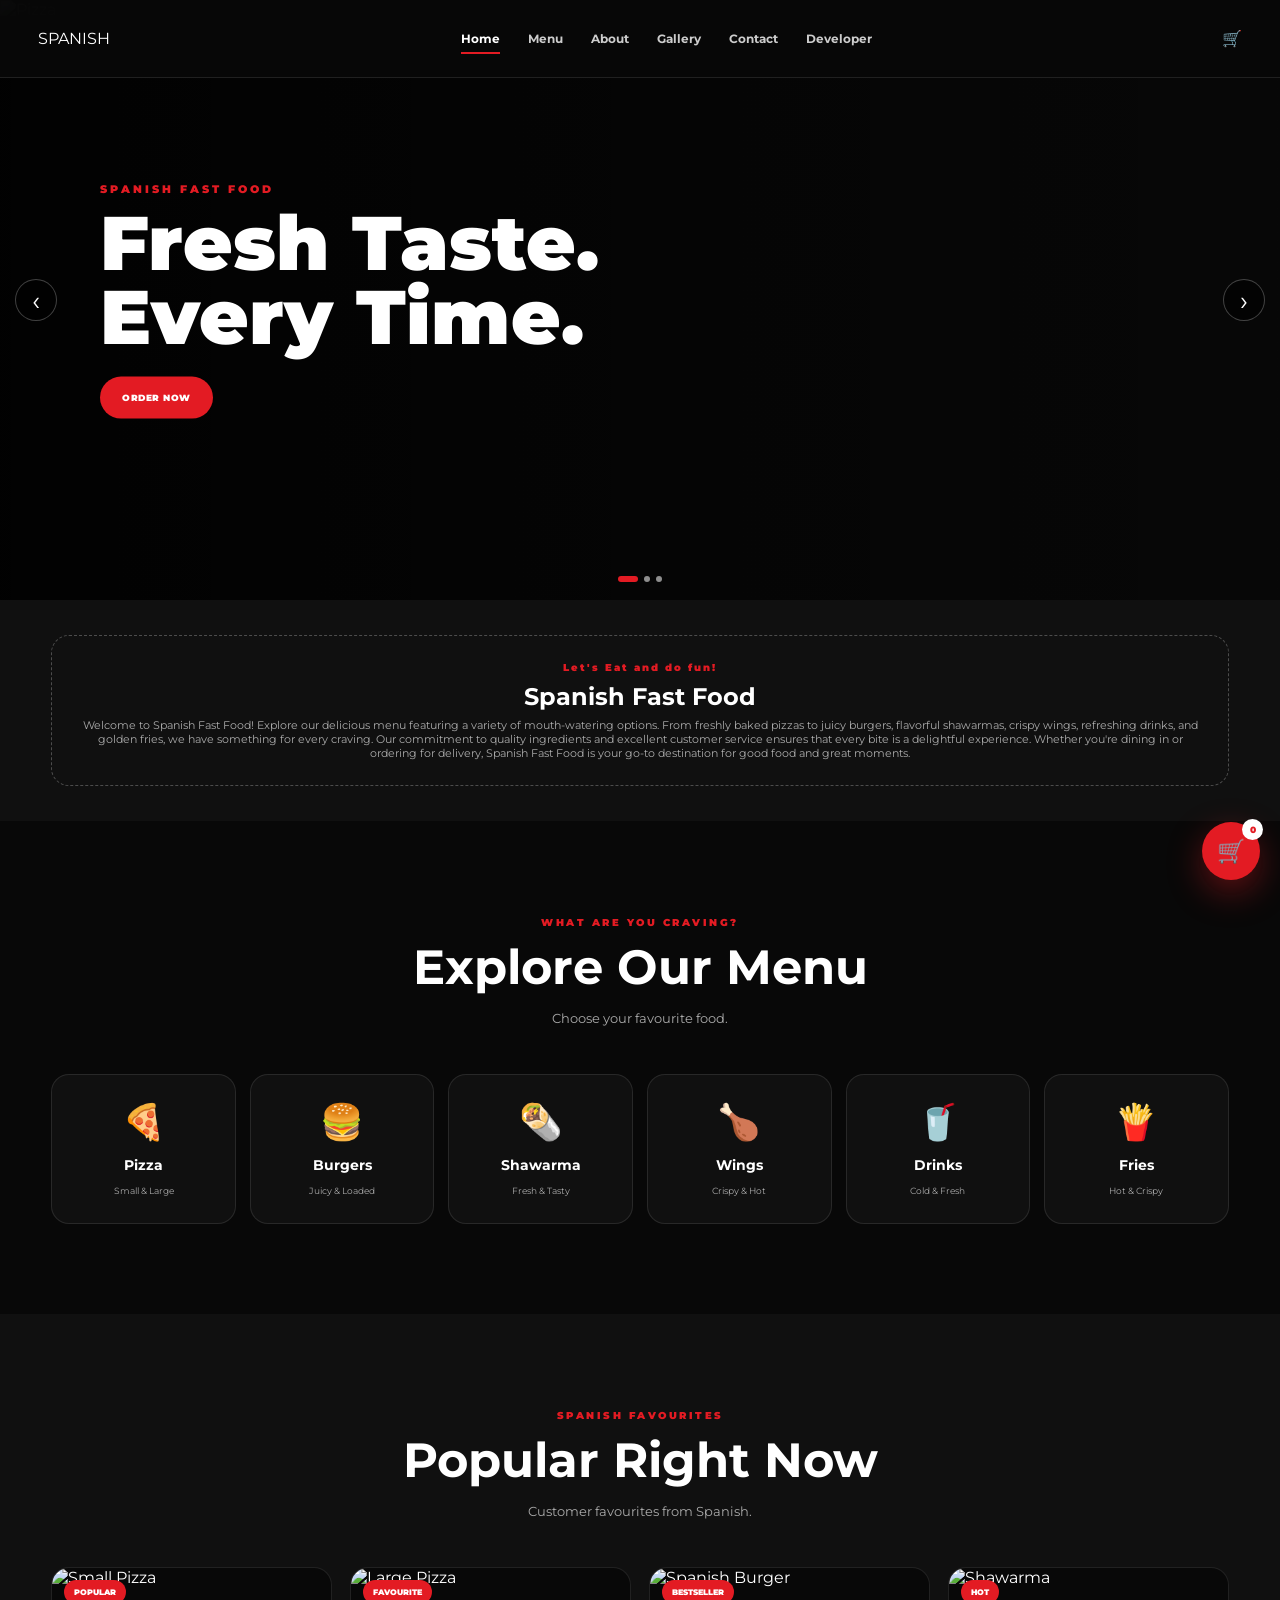
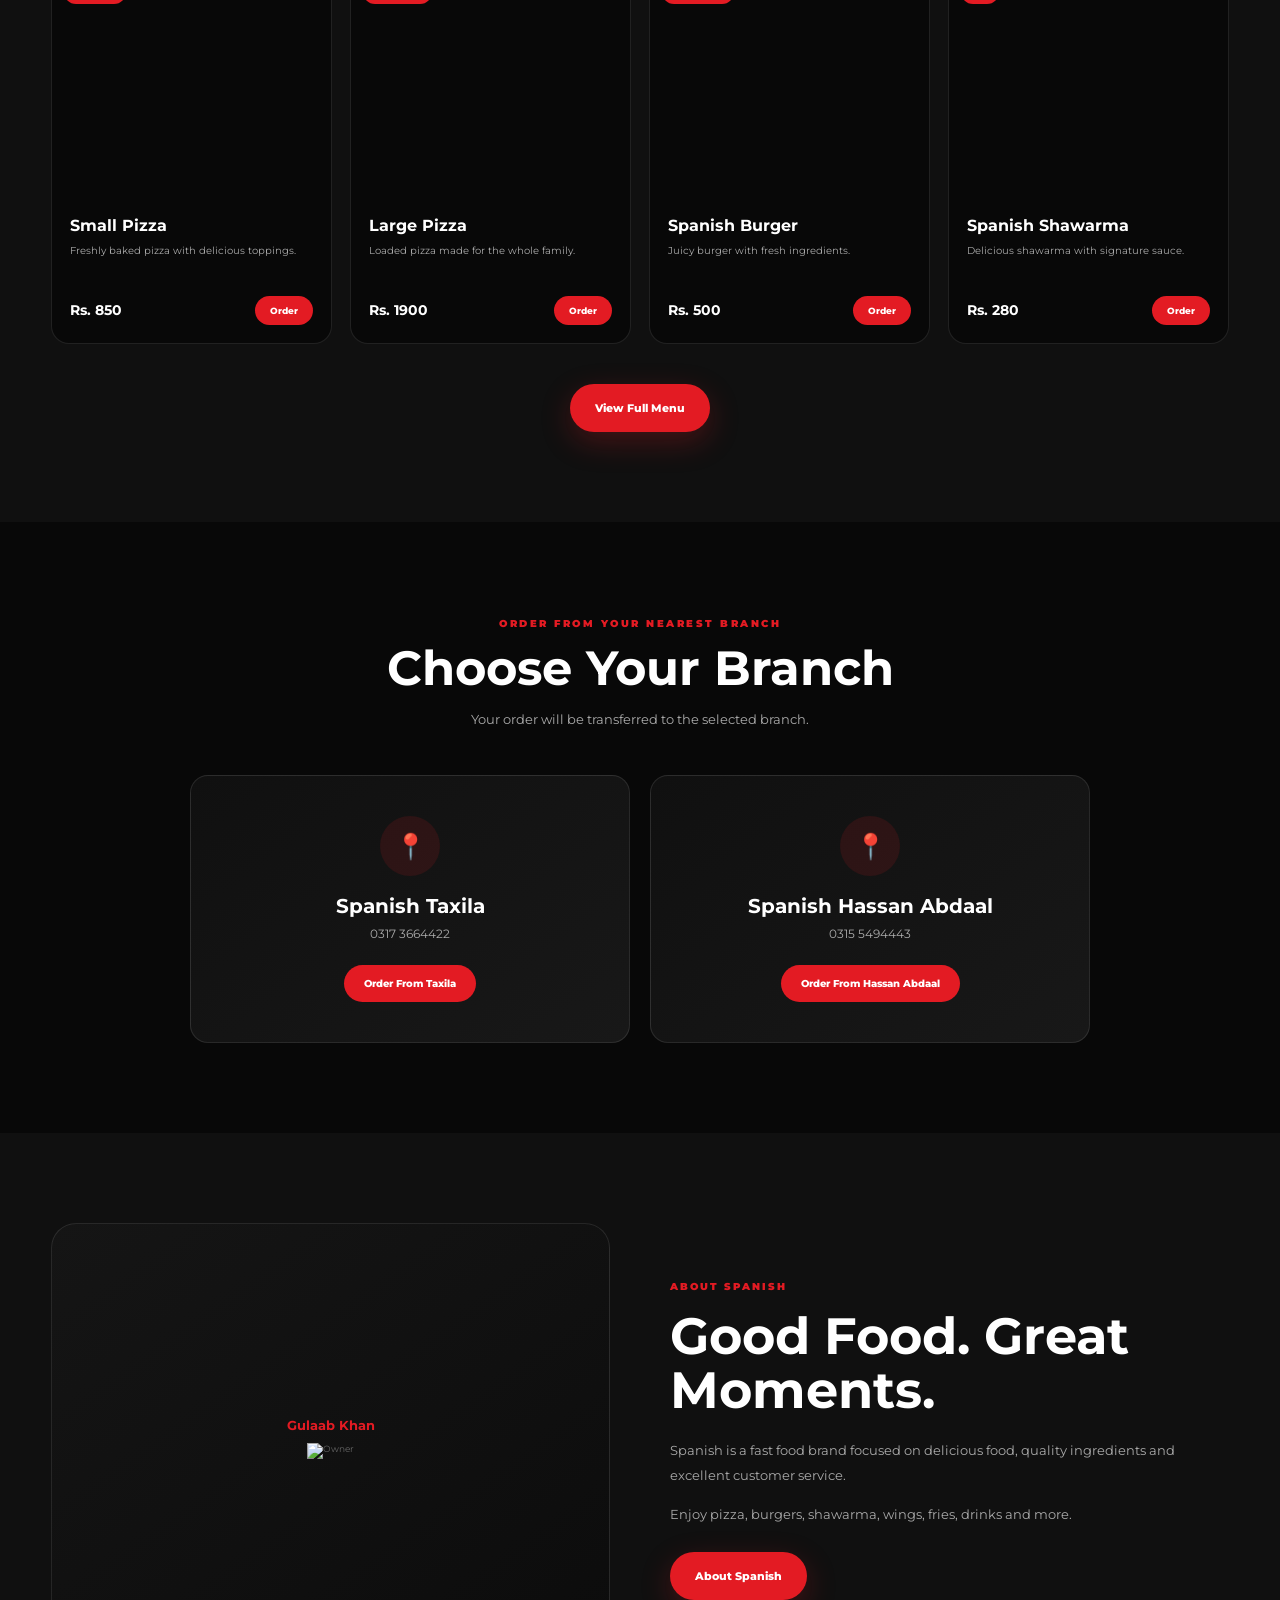
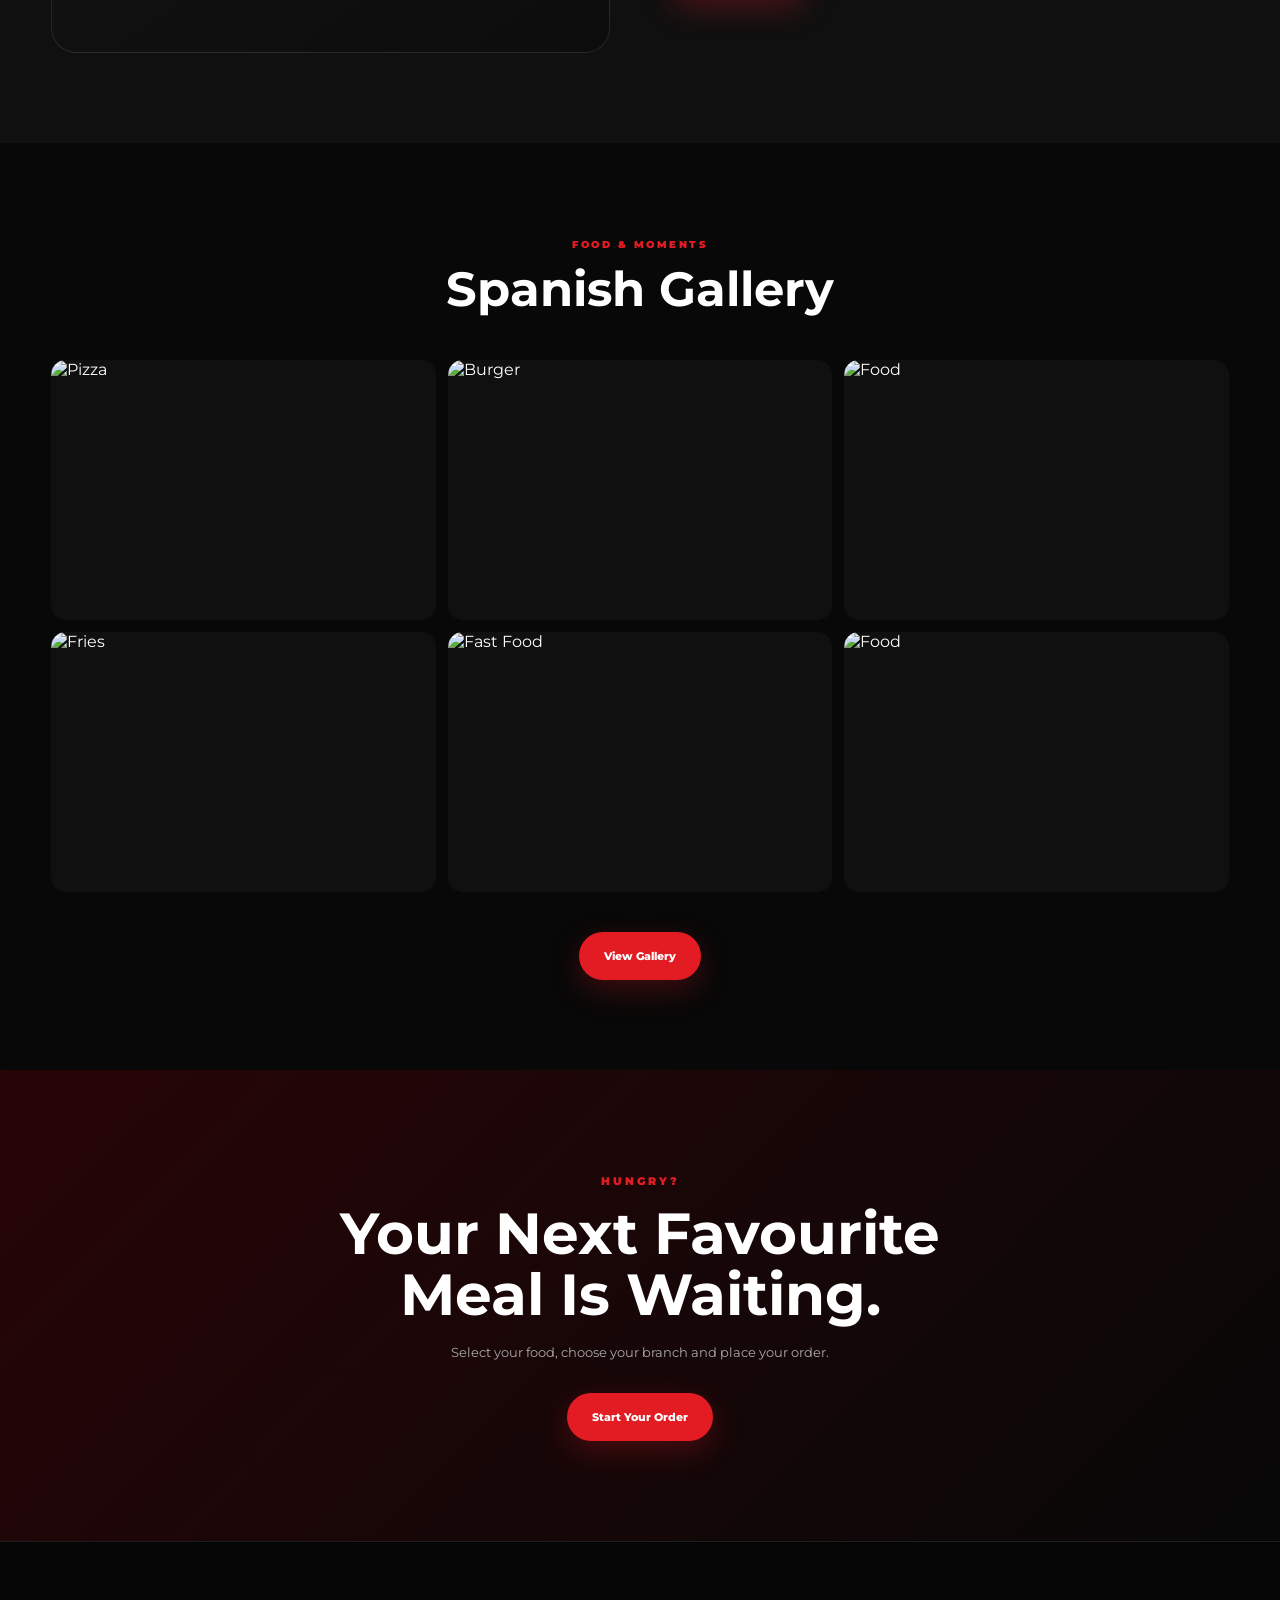
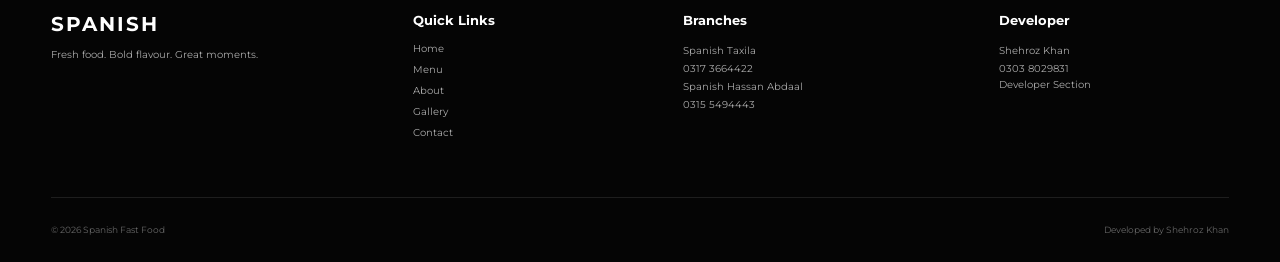
==== commit bca87091: "Add files via upload" ====
--- a/index.html
+++ b/index.html
@@ -14,171 +14,95 @@
 <body>
 
     <!-- ================= HEADER ================= -->
-
-    <header class="header">
-
-        <div class="nav-container">
-
-            <a href="index.html" class="logo">
-                <div class="logo-circle">S</div>
-                <span>SPANISH</span>
-            </a>
-
-            <button class="menu-toggle" id="menuToggle">
-                ☰
-            </button>
-
-            <nav class="nav" id="nav">
-
-                <a href="index.html" class="active">Home</a>
-                <a href="menu.html">Menu</a>
-                <a href="about.html">About</a>
-                <a href="gallery.html">Gallery</a>
-                <a href="contact.html">Contact</a>
-                <a href="developer.html">Developer</a>
-
-            </nav>
-
-            <a href="menu.html" class="order-button">
-                Order Now
-            </a>
-
-        </div>
-
-    </header>
-
-
+<header class="header">
+
+    <div class="nav-container">
+
+        <a href="index.html" class="logo">
+            SPANISH
+        </a>
+
+        <nav class="nav" id="mainNav">
+
+            <a href="index.html" class="active">Home</a>
+            <a href="menu.html">Menu</a>
+            <a href="about.html">About</a>
+            <a href="gallery.html">Gallery</a>
+            <a href="contact.html">Contact</a>
+            <a href="developer.html">Developer</a>
+
+        </nav>
+
+        <button
+            class="mobile-menu-btn"
+            id="mobileMenuBtn"
+            type="button">
+            ☰
+        </button>
+
+        <a href="menu.html" class="nav-cart">
+            🛒
+        </a>
+
+    </div>
+
+</header>
     <!-- ================= HERO ================= -->
-
-    <section class="hero">
-
-        <div class="hero-slide active">
-
+<section class="hero-slider">
+
+    <div class="slider-track" id="sliderTrack">
+
+        <div class="slide">
             <img
-                src="https://images.unsplash.com/photo-1579751626657-72bc17010498?auto=format&fit=crop&w=1800&q=85"
-                alt="Fresh Pizza">
-
-            <div class="hero-overlay"></div>
-
-            <div class="hero-content">
-
-                <small>WELCOME TO SPANISH</small>
-
-                <h1>
-                    Taste That
-                    <span>Hits Different.</span>
-                </h1>
-
-                <p>
-                    Fresh pizza, burgers, shawarma,
-                    wings, drinks and much more.
-                </p>
-
-                <div class="hero-buttons">
-
-                    <a href="menu.html" class="primary-btn">
-                        Order Now
-                    </a>
-
-                    <a href="about.html" class="secondary-btn">
-                        Discover Spanish
-                    </a>
-
-                </div>
-
-            </div>
-
-        </div>
-
-
-        <div class="hero-slide">
-
+                src="https://images.unsplash.com/photo-1579751626657-72bc17010498?auto=format&fit=crop&w=1600&q=80"
+                alt="Pizza">
+
+            <div class="slide-content">
+                <span>SPANISH FAST FOOD</span>
+                <h1>Fresh Taste.<br>Every Time.</h1>
+                <a href="menu.html">ORDER NOW</a>
+            </div>
+        </div>
+
+
+        <div class="slide">
             <img
-                src="https://images.unsplash.com/photo-1565299624946-b28f40a0ae38?auto=format&fit=crop&w=1800&q=85"
-                alt="Delicious Pizza">
-
-            <div class="hero-overlay"></div>
-
-            <div class="hero-content">
-
-                <small>FRESH & DELICIOUS</small>
-
-                <h1>
-                    Your Favourite
-                    <span>Food.</span>
-                </h1>
-
-                <p>
-                    Made fresh and served with
-                    unforgettable flavour.
-                </p>
-
-                <a href="menu.html" class="primary-btn">
-                    Explore Menu
-                </a>
-
-            </div>
-
-        </div>
-
-
-        <div class="hero-slide">
-
+                src="https://images.unsplash.com/photo-1568901346375-23c9450c58cd?auto=format&fit=crop&w=1600&q=80"
+                alt="Burger">
+
+            <div class="slide-content">
+                <span>HOT & FRESH</span>
+                <h1>Big Burgers.<br>Big Taste.</h1>
+                <a href="menu.html">VIEW MENU</a>
+            </div>
+        </div>
+
+
+        <div class="slide">
             <img
-                src="https://images.unsplash.com/photo-1568901346375-23c9450c58cd?auto=format&fit=crop&w=1800&q=85"
-                alt="Delicious Burger">
-
-            <div class="hero-overlay"></div>
-
-            <div class="hero-content">
-
-                <small>SPANISH FAST FOOD</small>
-
-                <h1>
-                    Made For
-                    <span>Food Lovers.</span>
-                </h1>
-
-                <p>
-                    Select your food, choose your branch
-                    and place your order.
-                </p>
-
-                <a href="menu.html" class="primary-btn">
-                    Start Ordering
-                </a>
-
-            </div>
-
-        </div>
-
-
-        <!-- SLIDER BUTTONS -->
-
-        <button class="slider-btn previous" id="previous">
-            ‹
-        </button>
-
-        <button class="slider-btn next" id="next">
-            ›
-        </button>
-
-
-        <!-- DOTS -->
-
-        <div class="slider-dots">
-
-            <button class="dot active" data-slide="0"></button>
-
-            <button class="dot" data-slide="1"></button>
-
-            <button class="dot" data-slide="2"></button>
-
-        </div>
-
-    </section>
-
-
+                src="Spimages/cs.jpeg"
+                alt="Shawarma">
+
+            <div class="slide-content">
+                <span>BEST OF SPANISH</span>
+                <h1>Shawarma.<br></h1>
+                <a href="menu.html">ORDER NOW</a>
+            </div>
+        </div>
+
+    </div>
+
+    <button class="slider-arrow slider-prev" id="sliderPrev">‹</button>
+
+    <button class="slider-arrow slider-next" id="sliderNext">›</button>
+
+    <div class="slider-dots" id="sliderDots">
+        <button class="slider-dot active"></button>
+        <button class="slider-dot"></button>
+        <button class="slider-dot"></button>
+    </div>
+
+</section>
     <!-- ================= CUSTOM MENU AREA ================= -->
 
     <section class="top-menu-area">
@@ -328,7 +252,7 @@
                         <div class="food-bottom">
 
                             <strong>
-                                Rs. 0
+                                Rs. 850
                             </strong>
 
                             <a href="menu.html">
@@ -370,7 +294,7 @@
                         <div class="food-bottom">
 
                             <strong>
-                                Rs. 0
+                                Rs. 1900
                             </strong>
 
                             <a href="menu.html">
@@ -412,7 +336,7 @@
                         <div class="food-bottom">
 
                             <strong>
-                                Rs. 0
+                                Rs. 500
                             </strong>
 
                             <a href="menu.html">
@@ -454,7 +378,7 @@
                         <div class="food-bottom">
 
                             <strong>
-                                Rs. 0
+                                Rs. 280
                             </strong>
 
                             <a href="menu.html">
@@ -845,7 +769,199 @@
 
     </a>
 
-
+<script>
+
+document.addEventListener("DOMContentLoaded", function () {
+
+    const button = document.getElementById("mobileMenuBtn");
+    const nav = document.getElementById("mainNav");
+
+    if (!button || !nav) return;
+
+    button.addEventListener("click", function () {
+
+        nav.classList.toggle("mobile-open");
+
+    });
+
+    nav.querySelectorAll("a").forEach(function (link) {
+
+        link.addEventListener("click", function () {
+
+            nav.classList.remove("mobile-open");
+
+        });
+
+    });
+
+});
+
+</script>
+<script>
+
+document.addEventListener("DOMContentLoaded", function () {
+
+    const track = document.getElementById("sliderTrack");
+
+    const prev = document.getElementById("sliderPrev");
+
+    const next = document.getElementById("sliderNext");
+
+    const dots = document.querySelectorAll(".slider-dot");
+
+    const slides = document.querySelectorAll(".slide");
+
+    let currentSlide = 0;
+
+    let autoSlide;
+
+
+    function showSlide(index) {
+
+        if (index >= slides.length) {
+            currentSlide = 0;
+        }
+
+        else if (index < 0) {
+            currentSlide = slides.length - 1;
+        }
+
+        else {
+            currentSlide = index;
+        }
+
+
+        track.style.transform =
+            `translateX(-${currentSlide * 100}%)`;
+
+
+        dots.forEach(function (dot, i) {
+
+            dot.classList.toggle(
+                "active",
+                i === currentSlide
+            );
+
+        });
+
+    }
+
+
+    function nextSlide() {
+
+        showSlide(currentSlide + 1);
+
+    }
+
+
+    function previousSlide() {
+
+        showSlide(currentSlide - 1);
+
+    }
+
+
+    next.addEventListener(
+        "click",
+        nextSlide
+    );
+
+
+    prev.addEventListener(
+        "click",
+        previousSlide
+    );
+
+
+    dots.forEach(function (dot, index) {
+
+        dot.addEventListener(
+            "click",
+            function () {
+
+                showSlide(index);
+
+                restartAutoSlide();
+
+            }
+        );
+
+    });
+
+
+    function startAutoSlide() {
+
+        autoSlide = setInterval(
+            nextSlide,
+            4000
+        );
+
+    }
+
+
+    function restartAutoSlide() {
+
+        clearInterval(autoSlide);
+
+        startAutoSlide();
+
+    }
+
+
+    showSlide(0);
+
+    startAutoSlide();
+
+
+    /* MOBILE SWIPE */
+
+    let touchStartX = 0;
+
+    let touchEndX = 0;
+
+
+    track.addEventListener(
+        "touchstart",
+        function (event) {
+
+            touchStartX =
+                event.changedTouches[0].screenX;
+
+        }
+    );
+
+
+    track.addEventListener(
+        "touchend",
+        function (event) {
+
+            touchEndX =
+                event.changedTouches[0].screenX;
+
+            const difference =
+                touchStartX - touchEndX;
+
+
+            if (Math.abs(difference) > 50) {
+
+                if (difference > 0) {
+                    nextSlide();
+                }
+
+                else {
+                    previousSlide();
+                }
+
+                restartAutoSlide();
+
+            }
+
+        }
+    );
+
+});
+
+</script>
     <script src="script.js"></script>
 
 </body>
--- a/spanish.css
+++ b/spanish.css
@@ -2876,4 +2876,508 @@
         width: 100%;
         height: auto;
     }
+}
+/* =========================================
+   MOBILE NAVBAR FIX
+========================================= */
+
+.mobile-menu-btn {
+    display: none;
+
+    width: 42px;
+    height: 42px;
+
+    border: 1px solid #292929;
+    border-radius: 10px;
+
+    background: #151515;
+    color: white;
+
+    font-size: 21px;
+    cursor: pointer;
+
+    align-items: center;
+    justify-content: center;
+}
+
+
+/* MOBILE */
+
+@media (max-width: 800px) {
+
+    .nav-container {
+        position: relative;
+    }
+
+    .mobile-menu-btn {
+        display: flex;
+
+        margin-left: auto;
+        margin-right: 7px;
+    }
+
+    .nav {
+        position: absolute;
+
+        top: 65px;
+        left: 0;
+
+        width: 100%;
+
+        display: none !important;
+
+        flex-direction: column;
+
+        padding: 10px 18px;
+
+        background: #0b0b0b;
+
+        border-bottom: 1px solid #292929;
+
+        z-index: 99999;
+    }
+
+    .nav.mobile-open {
+        display: flex !important;
+    }
+
+    .nav a {
+        width: 100%;
+
+        padding: 15px 5px;
+
+        border-bottom: 1px solid #1c1c1c;
+
+        text-decoration: none;
+
+        color: #aaa;
+
+        font-size: 11px;
+    }
+
+    .nav a.active {
+        color: white;
+    }
+
+    .nav-cart {
+        flex-shrink: 0;
+    }
+
+}
+/* =========================================
+   MOBILE NAVBAR FIX
+========================================= */
+
+.mobile-menu-btn {
+    display: none;
+
+    width: 42px;
+    height: 42px;
+
+    border: 1px solid #292929;
+    border-radius: 10px;
+
+    background: #151515;
+    color: white;
+
+    font-size: 21px;
+    cursor: pointer;
+
+    align-items: center;
+    justify-content: center;
+}
+
+
+/* MOBILE */
+
+@media (max-width: 800px) {
+
+    .nav-container {
+        position: relative;
+    }
+
+    .mobile-menu-btn {
+        display: flex;
+
+        margin-left: auto;
+        margin-right: 7px;
+    }
+
+    .nav {
+        position: absolute;
+
+        top: 65px;
+        left: 0;
+
+        width: 100%;
+
+        display: none !important;
+
+        flex-direction: column;
+
+        padding: 10px 18px;
+
+        background: #0b0b0b;
+
+        border-bottom: 1px solid #292929;
+
+        z-index: 99999;
+    }
+
+    .nav.mobile-open {
+        display: flex !important;
+    }
+
+    .nav a {
+        width: 100%;
+
+        padding: 15px 5px;
+
+        border-bottom: 1px solid #1c1c1c;
+
+        text-decoration: none;
+
+        color: #aaa;
+
+        font-size: 11px;
+    }
+
+    .nav a.active {
+        color: white;
+    }
+
+    .nav-cart {
+        flex-shrink: 0;
+    }
+
+}
+.hero-slider {
+    position: relative;
+    width: 100%;
+    height: 600px;
+    overflow: hidden;
+}
+
+.slider-track {
+    display: flex;
+    width: 100%;
+    height: 100%;
+    transition: transform 0.6s ease;
+}
+
+.slide {
+    position: relative;
+    min-width: 100%;
+    height: 100%;
+}
+
+.slide img {
+    display: block;
+    width: 100%;
+    height: 100%;
+    object-fit: cover;
+}
+/* =========================================
+   SPANISH SLIDER — RESPONSIVE
+========================================= */
+
+.hero-slider {
+    position: relative;
+    width: 100%;
+    height: clamp(360px, 72vh, 600px);
+    min-height: 360px;
+    overflow: hidden;
+    background: #080808;
+}
+
+.slider-track {
+    display: flex;
+    width: 100%;
+    height: 100%;
+    transition: transform .6s ease;
+    touch-action: pan-y;
+}
+
+.slide {
+    position: relative;
+    min-width: 100%;
+    width: 100%;
+    height: 100%;
+    overflow: hidden;
+}
+
+.slide img {
+    display: block;
+    width: 100%;
+    height: 100%;
+    object-fit: cover;
+    object-position: center;
+}
+
+.slide::after {
+    content: "";
+    position: absolute;
+    inset: 0;
+    background: linear-gradient(
+        90deg,
+        rgba(0,0,0,.82),
+        rgba(0,0,0,.42),
+        rgba(0,0,0,.12)
+    );
+    z-index: 1;
+}
+
+
+/* =========================================
+   SLIDER TEXT
+========================================= */
+
+.slide-content {
+    position: absolute;
+    z-index: 2;
+
+    left: clamp(20px, 8vw, 100px);
+    right: 70px;
+
+    top: 50%;
+    transform: translateY(-50%);
+
+    max-width: 650px;
+}
+
+.slide-content span {
+    display: block;
+
+    color: #e31b23;
+
+    font-size: clamp(7px, 1vw, 11px);
+
+    font-weight: 900;
+
+    letter-spacing: clamp(1.5px, .4vw, 3px);
+
+    margin-bottom: 10px;
+}
+
+.slide-content h1 {
+    margin: 0 0 22px;
+
+    color: #fff;
+
+    font-size: clamp(34px, 6vw, 76px);
+
+    line-height: .98;
+
+    font-weight: 900;
+}
+
+.slide-content a {
+    display: inline-flex;
+
+    align-items: center;
+    justify-content: center;
+
+    min-height: 42px;
+
+    padding: 0 22px;
+
+    background: #e31b23;
+
+    color: #fff;
+
+    text-decoration: none;
+
+    border-radius: 50px;
+
+    font-size: 9px;
+
+    font-weight: 900;
+
+    letter-spacing: .5px;
+}
+
+
+/* =========================================
+   ARROWS
+========================================= */
+
+.slider-arrow {
+    position: absolute;
+
+    top: 50%;
+
+    transform: translateY(-50%);
+
+    z-index: 5;
+
+    width: 42px;
+    height: 42px;
+
+    display: flex;
+
+    align-items: center;
+    justify-content: center;
+
+    padding: 0;
+
+    border: 1px solid rgba(255,255,255,.25);
+
+    border-radius: 50%;
+
+    background: rgba(0,0,0,.45);
+
+    color: #fff;
+
+    font-size: 27px;
+
+    line-height: 1;
+
+    cursor: pointer;
+}
+
+.slider-prev {
+    left: 15px;
+}
+
+.slider-next {
+    right: 15px;
+}
+
+
+/* =========================================
+   DOTS
+========================================= */
+
+.slider-dots {
+    position: absolute;
+
+    z-index: 5;
+
+    left: 50%;
+    bottom: 18px;
+
+    transform: translateX(-50%);
+
+    display: flex;
+
+    align-items: center;
+
+    gap: 6px;
+}
+
+.slider-dot {
+    width: 6px;
+    height: 6px;
+
+    padding: 0;
+
+    border: 0;
+
+    border-radius: 50%;
+
+    background: rgba(255,255,255,.55);
+
+    cursor: pointer;
+}
+
+.slider-dot.active {
+    width: 20px;
+
+    border-radius: 10px;
+
+    background: #e31b23;
+}
+
+
+/* =========================================
+   📱 PHONE
+========================================= */
+
+@media (max-width: 600px) {
+
+    .hero-slider {
+        height: 430px;
+        min-height: 430px;
+    }
+
+    .slide img {
+        object-position: center;
+    }
+
+    .slide-content {
+        left: 22px;
+        right: 55px;
+
+        top: 50%;
+    }
+
+    .slide-content span {
+        font-size: 7px;
+        letter-spacing: 2px;
+        margin-bottom: 8px;
+    }
+
+    .slide-content h1 {
+        font-size: clamp(30px, 10vw, 43px);
+
+        line-height: 1;
+
+        margin-bottom: 18px;
+    }
+
+    .slide-content a {
+        min-height: 38px;
+
+        padding: 0 18px;
+
+        font-size: 8px;
+    }
+
+    .slider-arrow {
+        width: 34px;
+        height: 34px;
+
+        font-size: 22px;
+    }
+
+    .slider-prev {
+        left: 9px;
+    }
+
+    .slider-next {
+        right: 9px;
+    }
+
+    .slider-dots {
+        bottom: 13px;
+    }
+
+}
+
+
+/* =========================================
+   📱 SMALL PHONES
+========================================= */
+
+@media (max-width: 380px) {
+
+    .hero-slider {
+        height: 390px;
+        min-height: 390px;
+    }
+
+    .slide-content {
+        left: 18px;
+        right: 48px;
+    }
+
+    .slide-content h1 {
+        font-size: 29px;
+    }
+
+    .slide-content a {
+        min-height: 35px;
+        padding: 0 15px;
+    }
+
 }
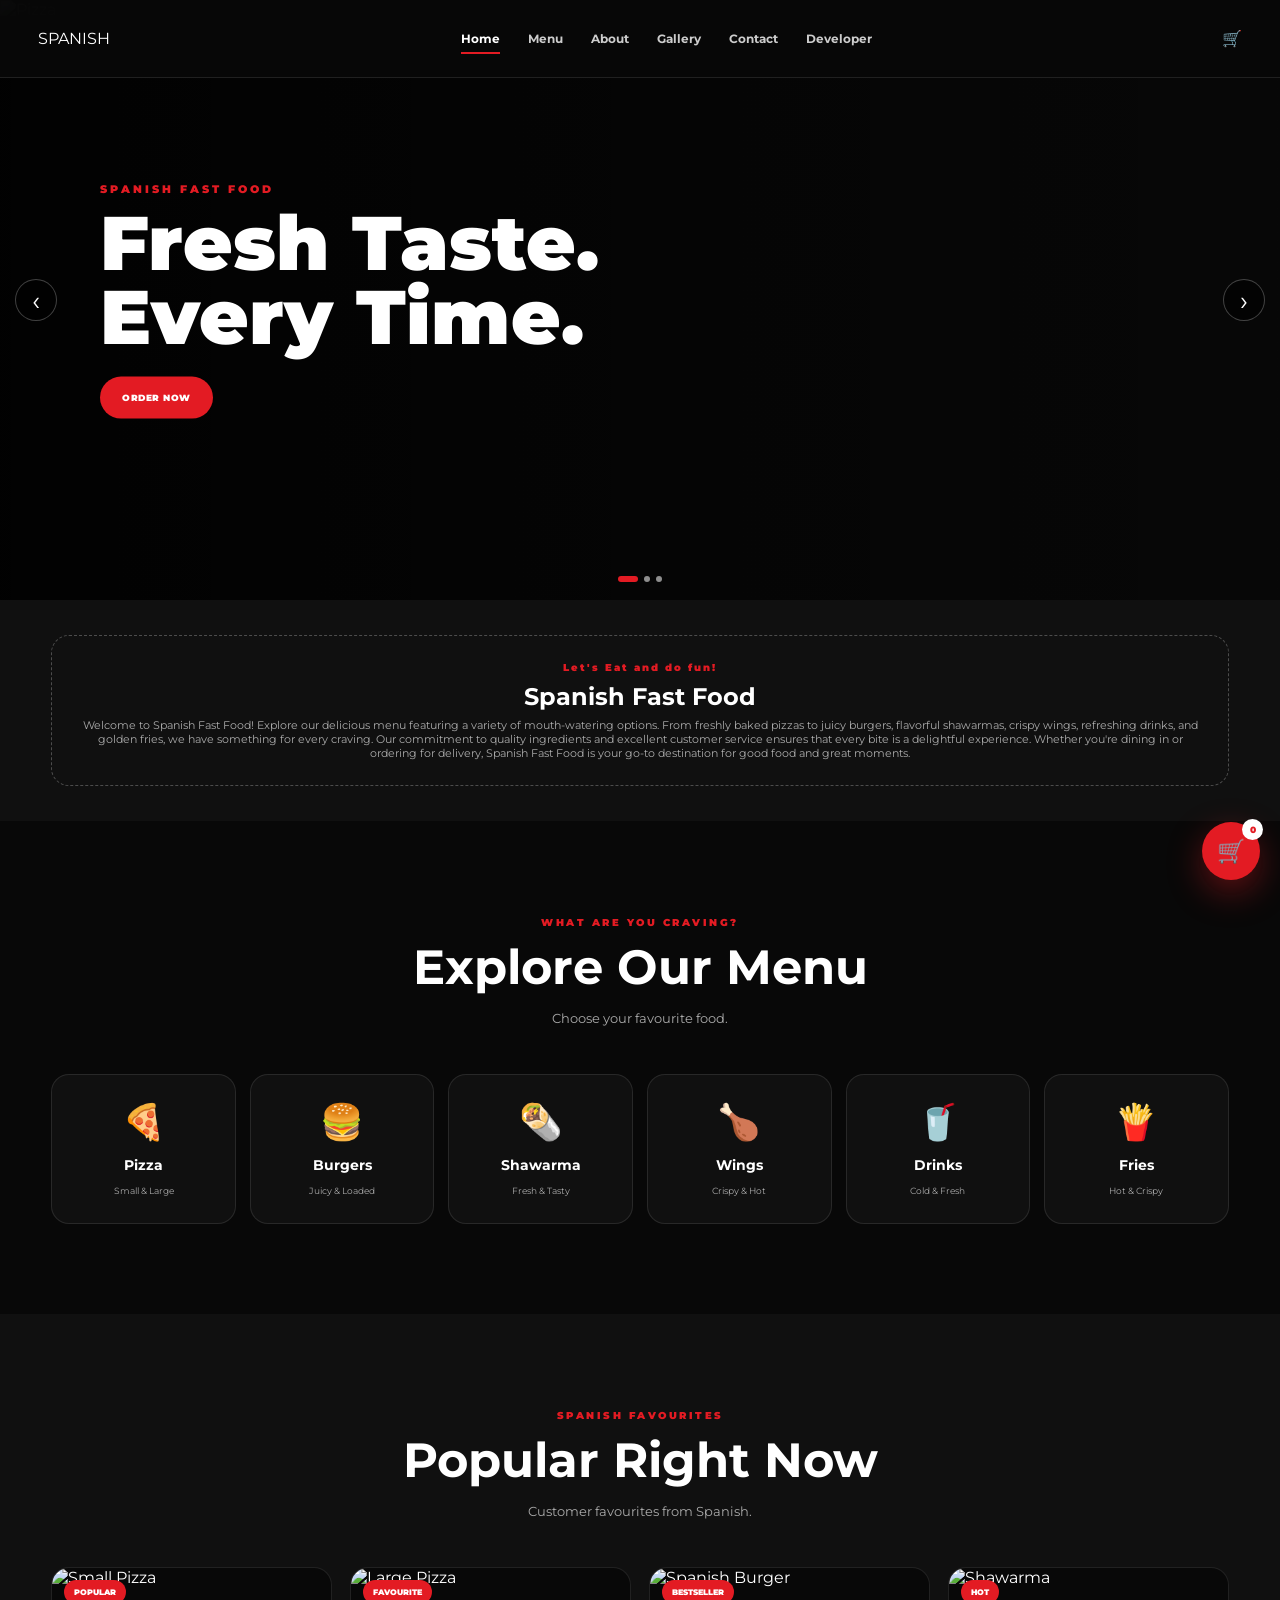
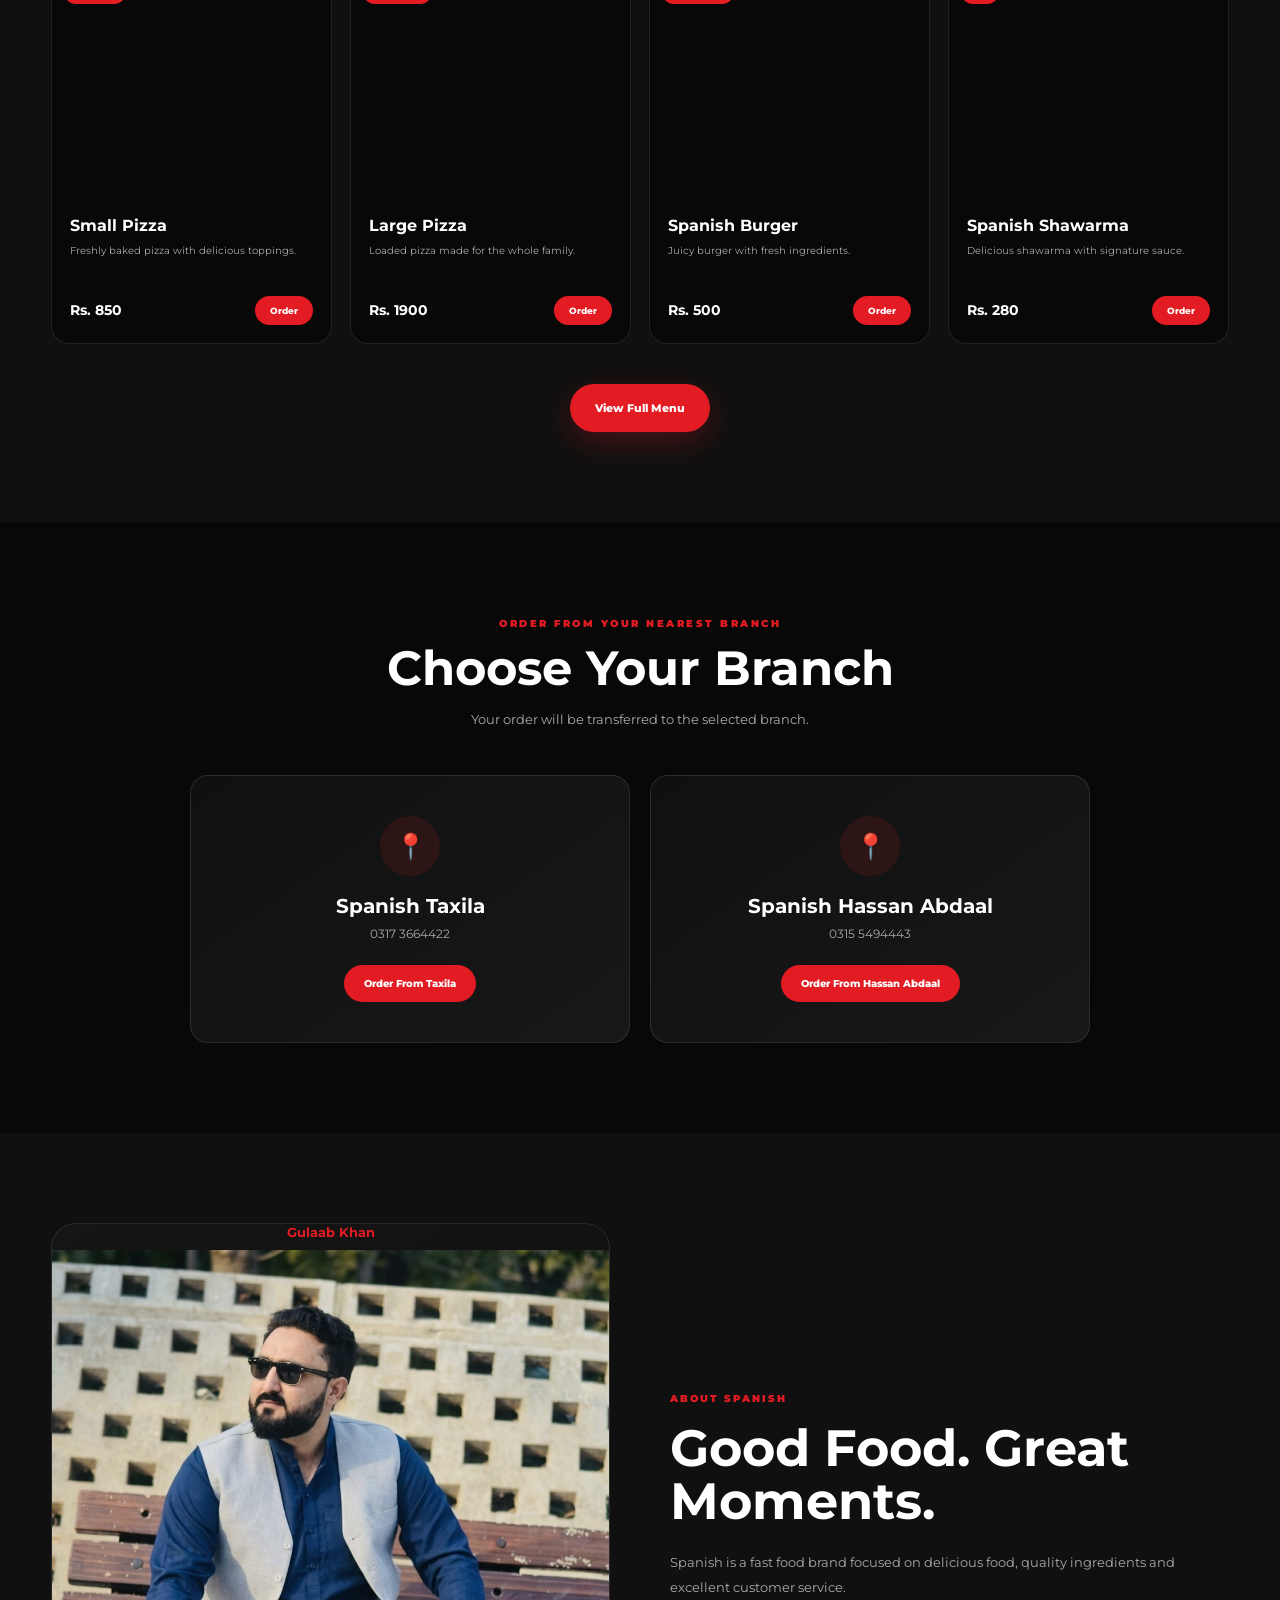
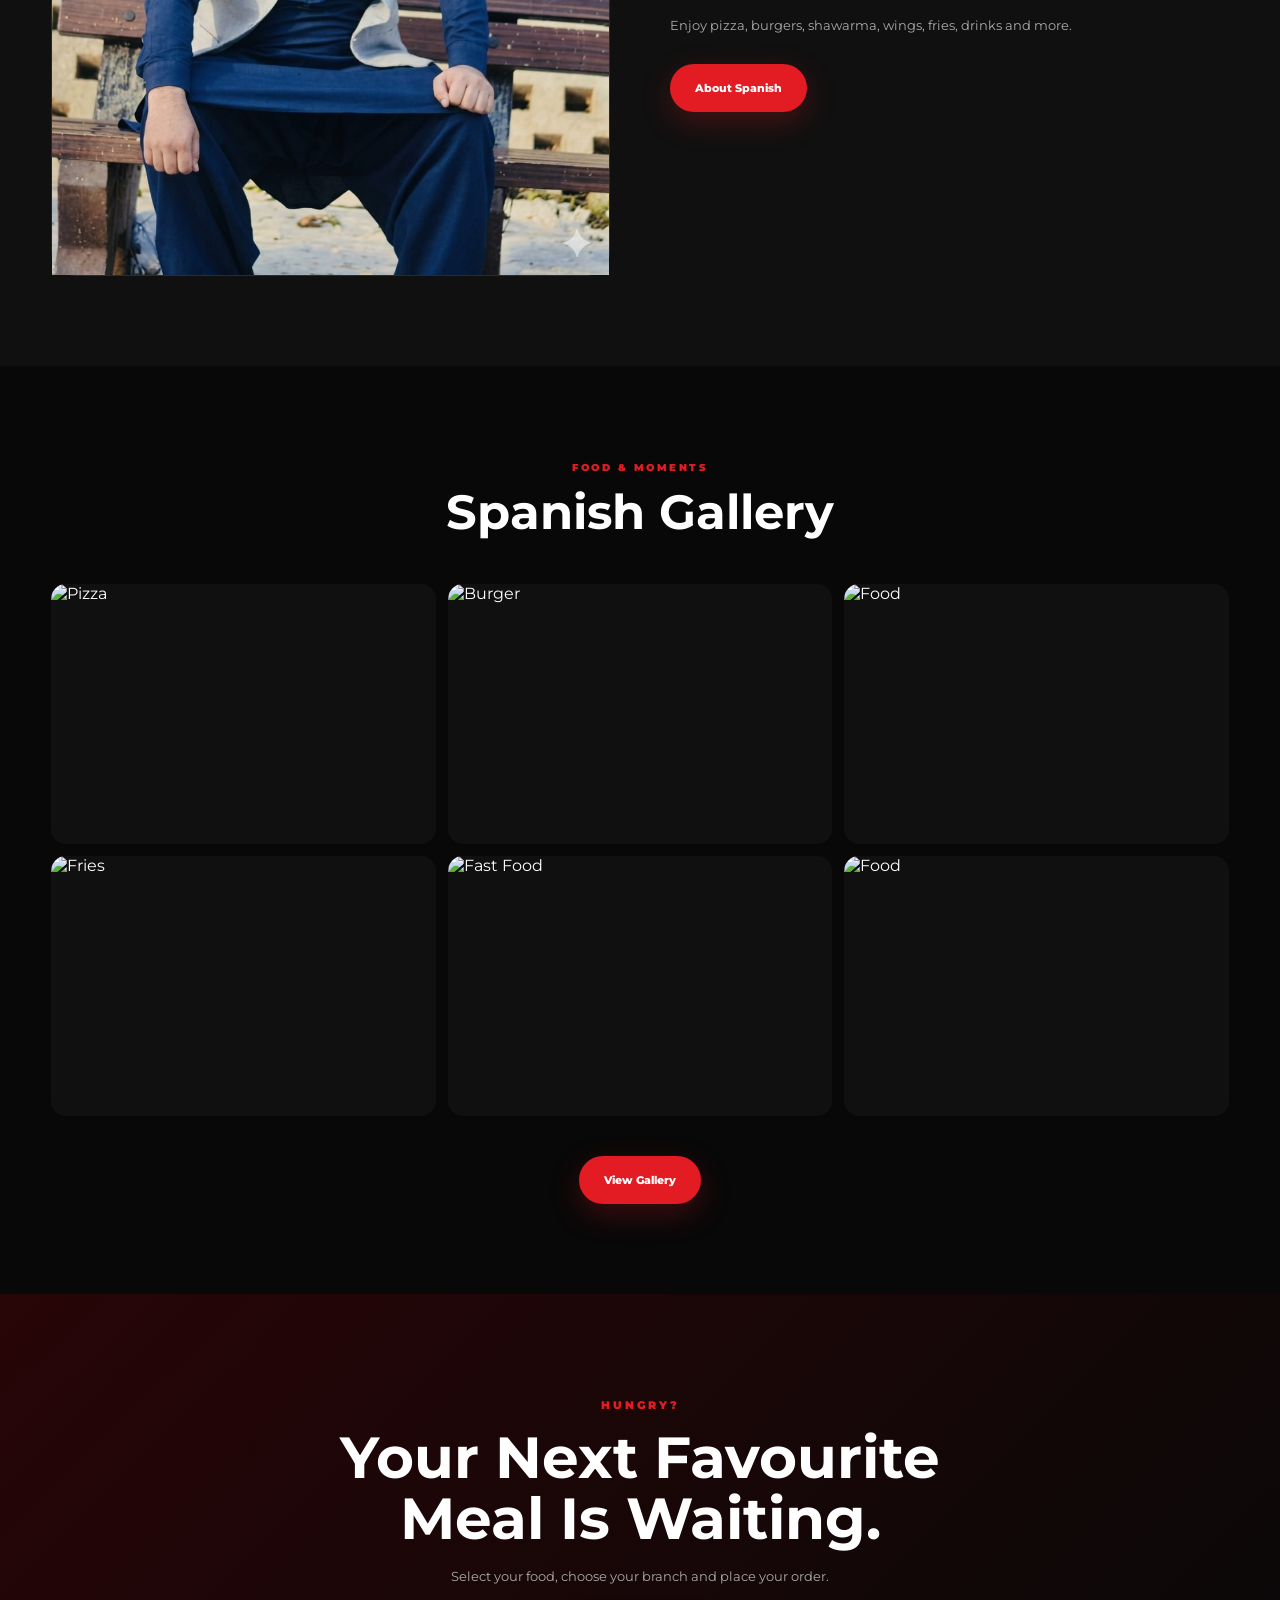
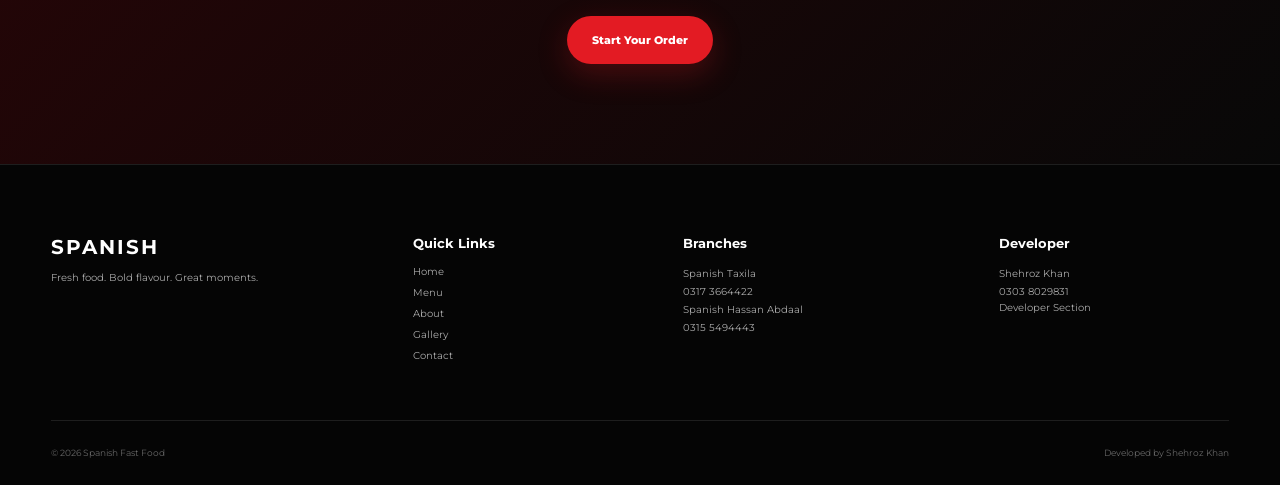
==== commit 65c9fa7a: "Add files via upload" ====
--- a/index.html
+++ b/index.html
@@ -78,20 +78,6 @@
         </div>
 
 
-        <div class="slide">
-            <img
-                src="Spimages/cs.jpeg"
-                alt="Shawarma">
-
-            <div class="slide-content">
-                <span>BEST OF SPANISH</span>
-                <h1>Shawarma.<br></h1>
-                <a href="menu.html">ORDER NOW</a>
-            </div>
-        </div>
-
-    </div>
-
     <button class="slider-arrow slider-prev" id="sliderPrev">‹</button>
 
     <button class="slider-arrow slider-next" id="sliderNext">›</button>
--- a/spanish.css
+++ b/spanish.css
@@ -3380,4 +3380,365 @@
         padding: 0 15px;
     }
 
+}
+/* =====================================================
+   PAYMENT SCREENSHOT UPLOAD
+===================================================== */
+
+.upload-btn {
+    display: flex;
+    align-items: center;
+    justify-content: center;
+
+    width: 100%;
+    min-height: 45px;
+
+    background: #e31b23;
+    color: #fff;
+
+    border-radius: 10px;
+
+    font-size: 10px;
+    font-weight: 900;
+
+    cursor: pointer;
+
+    transition: .2s;
+}
+
+.upload-btn:active {
+    transform: scale(.97);
+}
+
+.screenshot-preview {
+    display: none;
+
+    position: relative;
+
+    margin-top: 12px;
+
+    width: 100%;
+
+    padding: 8px;
+
+    background: #151515;
+
+    border: 1px solid #292929;
+
+    border-radius: 10px;
+
+    overflow: hidden;
+}
+
+.screenshot-preview.has-image {
+    display: block;
+}
+
+.screenshot-preview img {
+    display: block;
+
+    width: 100%;
+    max-height: 260px;
+
+    object-fit: contain;
+
+    border-radius: 7px;
+}
+
+/* CROSS BUTTON */
+
+.remove-screenshot {
+    position: absolute;
+
+    top: 12px;
+    right: 12px;
+
+    width: 30px;
+    height: 30px;
+
+    display: flex;
+    align-items: center;
+    justify-content: center;
+
+    border: 0;
+
+    border-radius: 50%;
+
+    background: #e31b23;
+
+    color: #fff;
+
+    font-size: 18px;
+    font-weight: 900;
+
+    cursor: pointer;
+
+    z-index: 5;
+
+    box-shadow: 0 3px 10px rgba(0,0,0,.5);
+}
+
+.no-screenshot {
+    display: block;
+
+    padding: 12px 5px;
+
+    color: #777;
+
+    text-align: center;
+
+    font-size: 8px;
+}
+.slider {
+    width: 100%;
+    height: clamp(180px, 42vw, 430px);
+    overflow: hidden;
+    border-radius: 18px;
+    position: relative;
+}
+.slider img {
+    width: 100%;
+    height: 100%;
+    object-fit: cover;
+    object-position: center;
+    display: block;
+}
+/* =====================================================
+   MENU IMAGE VIEW
+===================================================== */
+
+.menu-images-section {
+    width: 100%;
+    padding: 50px 0 20px;
+}
+
+.menu-images-container {
+    width: min(1180px, 92%);
+    margin: auto;
+
+    display: grid;
+    grid-template-columns: repeat(2, 1fr);
+
+    gap: 20px;
+}
+
+.menu-image-box {
+    position: relative;
+
+    overflow: hidden;
+
+    background: #111;
+
+    border: 1px solid #252525;
+
+    border-radius: 18px;
+}
+
+.menu-image-box img {
+    width: 100%;
+    height: auto;
+
+    display: block;
+
+    object-fit: contain;
+}
+
+
+/* VIEW BUTTON */
+
+.view-menu-btn {
+    position: absolute;
+
+    left: 50%;
+    bottom: 18px;
+
+    transform: translateX(-50%);
+
+    border: 0;
+
+    padding: 12px 20px;
+
+    border-radius: 50px;
+
+    background: #e31b23;
+
+    color: #fff;
+
+    font-size: 10px;
+
+    font-weight: 900;
+
+    cursor: pointer;
+
+    box-shadow: 0 5px 20px rgba(0,0,0,.45);
+
+    transition: .25s;
+}
+
+.view-menu-btn:hover {
+    background: #fff;
+    color: #111;
+
+    transform:
+        translateX(-50%)
+        scale(1.05);
+}
+
+
+/* =====================================================
+   FULLSCREEN VIEWER
+===================================================== */
+
+.menu-viewer {
+    position: fixed;
+
+    inset: 0;
+
+    z-index: 99999;
+
+    display: flex;
+
+    align-items: center;
+    justify-content: center;
+
+    padding: 20px;
+
+    background: rgba(0,0,0,.96);
+
+    opacity: 0;
+
+    visibility: hidden;
+
+    transition: .25s;
+}
+
+.menu-viewer.active {
+    opacity: 1;
+
+    visibility: visible;
+}
+
+
+/* IMAGE */
+
+.menu-viewer-content {
+    width: 100%;
+    height: 100%;
+
+    display: flex;
+
+    align-items: center;
+    justify-content: center;
+
+    overflow: auto;
+
+    touch-action: pinch-zoom;
+}
+
+.menu-viewer-content img {
+    max-width: 95%;
+    max-height: 92vh;
+
+    width: auto;
+    height: auto;
+
+    object-fit: contain;
+
+    border-radius: 8px;
+
+    user-select: none;
+
+    cursor: zoom-in;
+
+    transition: transform .25s ease;
+}
+
+
+/* CLOSE */
+
+.menu-viewer-close {
+    position: fixed;
+
+    top: 18px;
+    right: 18px;
+
+    z-index: 100000;
+
+    width: 44px;
+    height: 44px;
+
+    border: 0;
+
+    border-radius: 50%;
+
+    background: #e31b23;
+
+    color: #fff;
+
+    font-size: 27px;
+
+    line-height: 1;
+
+    cursor: pointer;
+}
+
+
+/* =====================================================
+   MOBILE
+===================================================== */
+
+@media (max-width: 650px) {
+
+    .menu-images-section {
+        padding-top: 30px;
+    }
+
+    .menu-images-container {
+
+        width: 94%;
+
+        grid-template-columns: 1fr;
+
+        gap: 14px;
+    }
+
+    .menu-image-box {
+
+        border-radius: 14px;
+    }
+
+    .view-menu-btn {
+
+        bottom: 12px;
+
+        padding: 10px 16px;
+
+        font-size: 8px;
+    }
+
+    .menu-viewer {
+
+        padding: 8px;
+    }
+
+    .menu-viewer-content img {
+
+        max-width: 100%;
+
+        max-height: 90vh;
+
+        border-radius: 4px;
+    }
+
+    .menu-viewer-close {
+
+        top: 10px;
+        right: 10px;
+
+        width: 38px;
+        height: 38px;
+
+        font-size: 23px;
+    }
+
 }
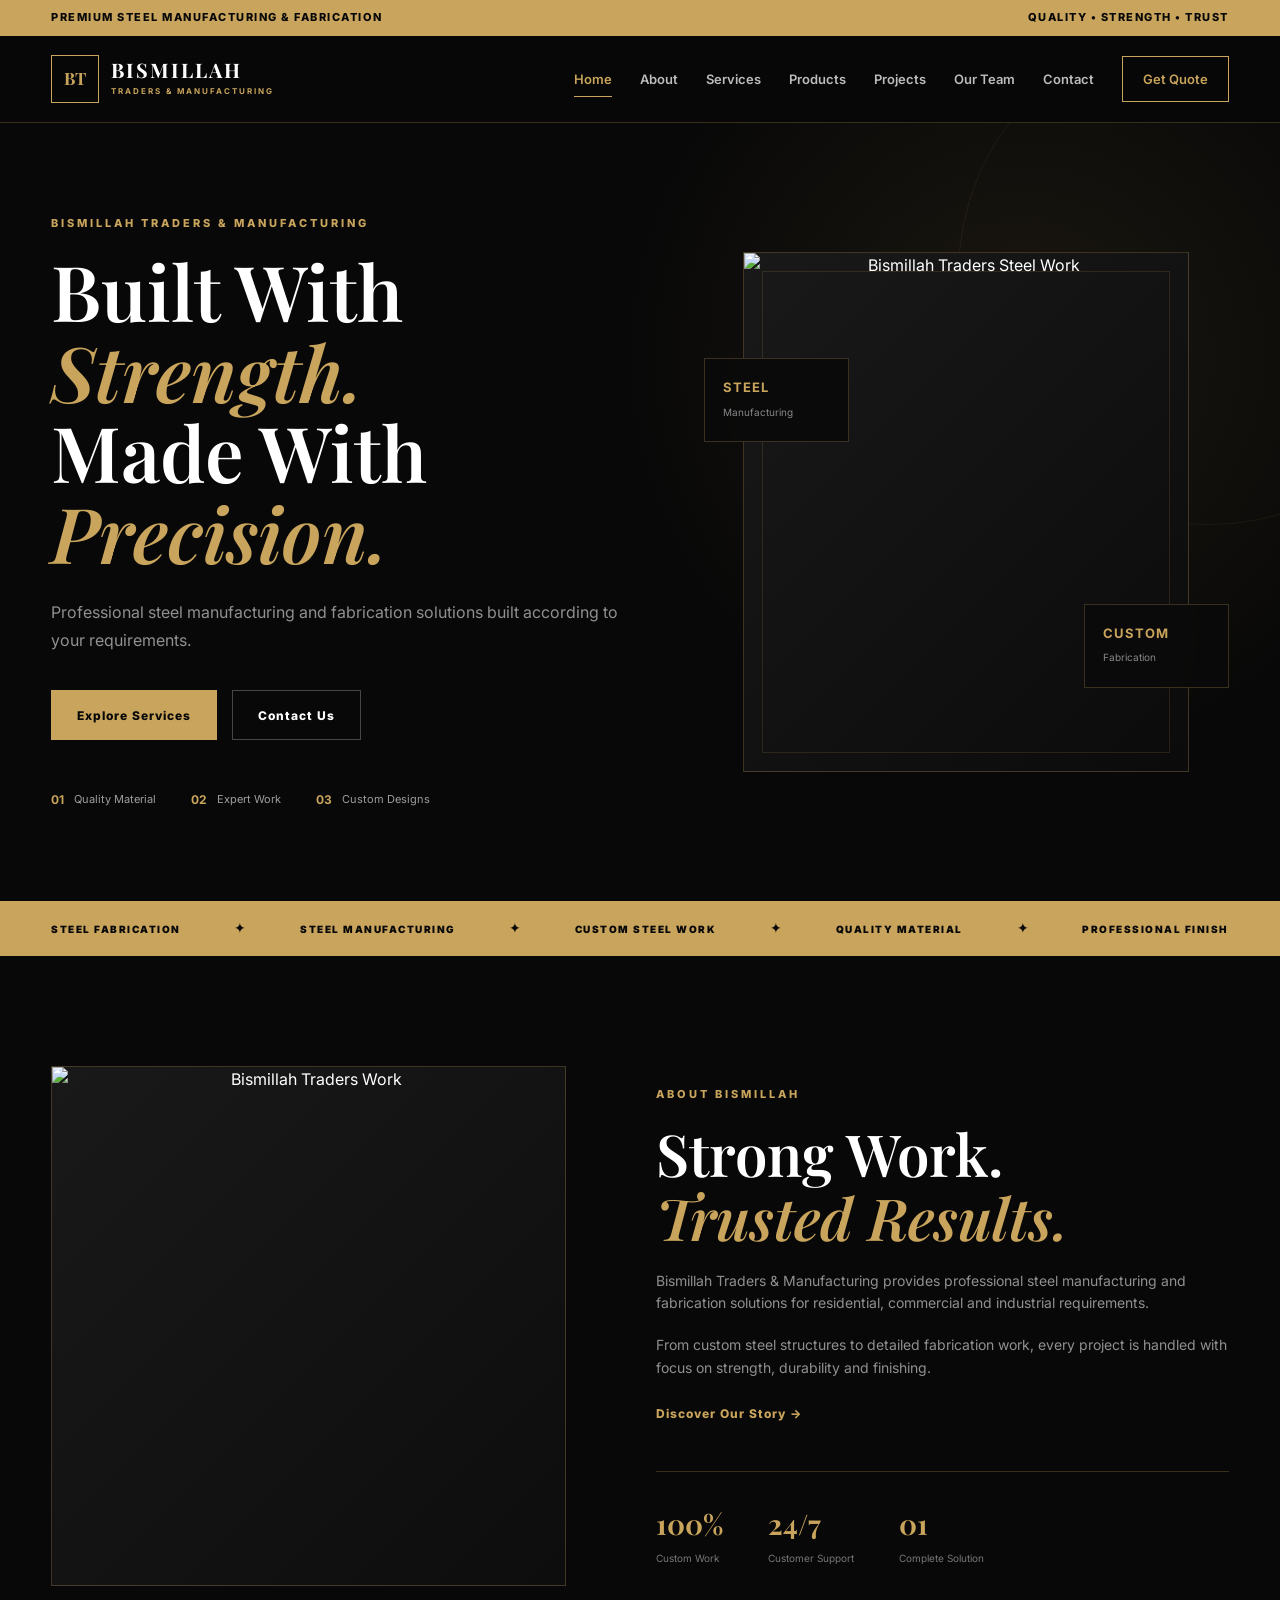
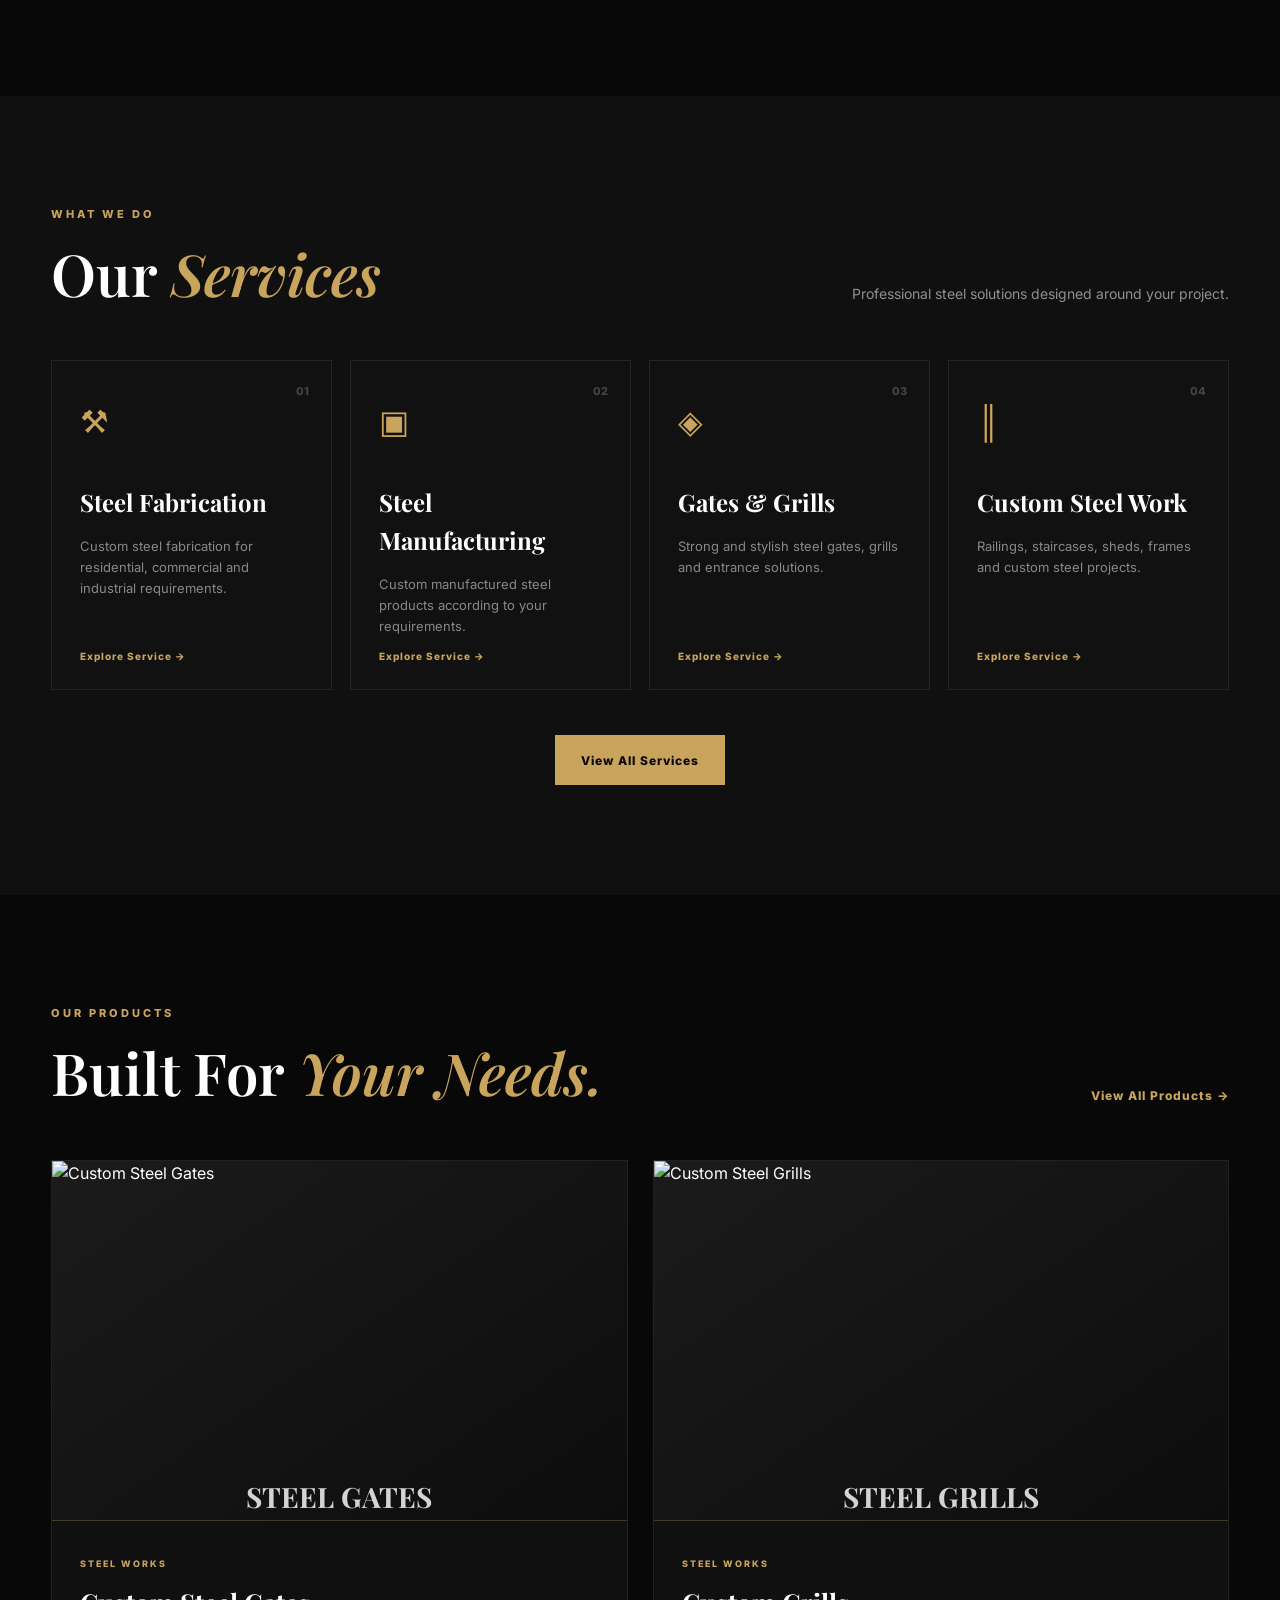
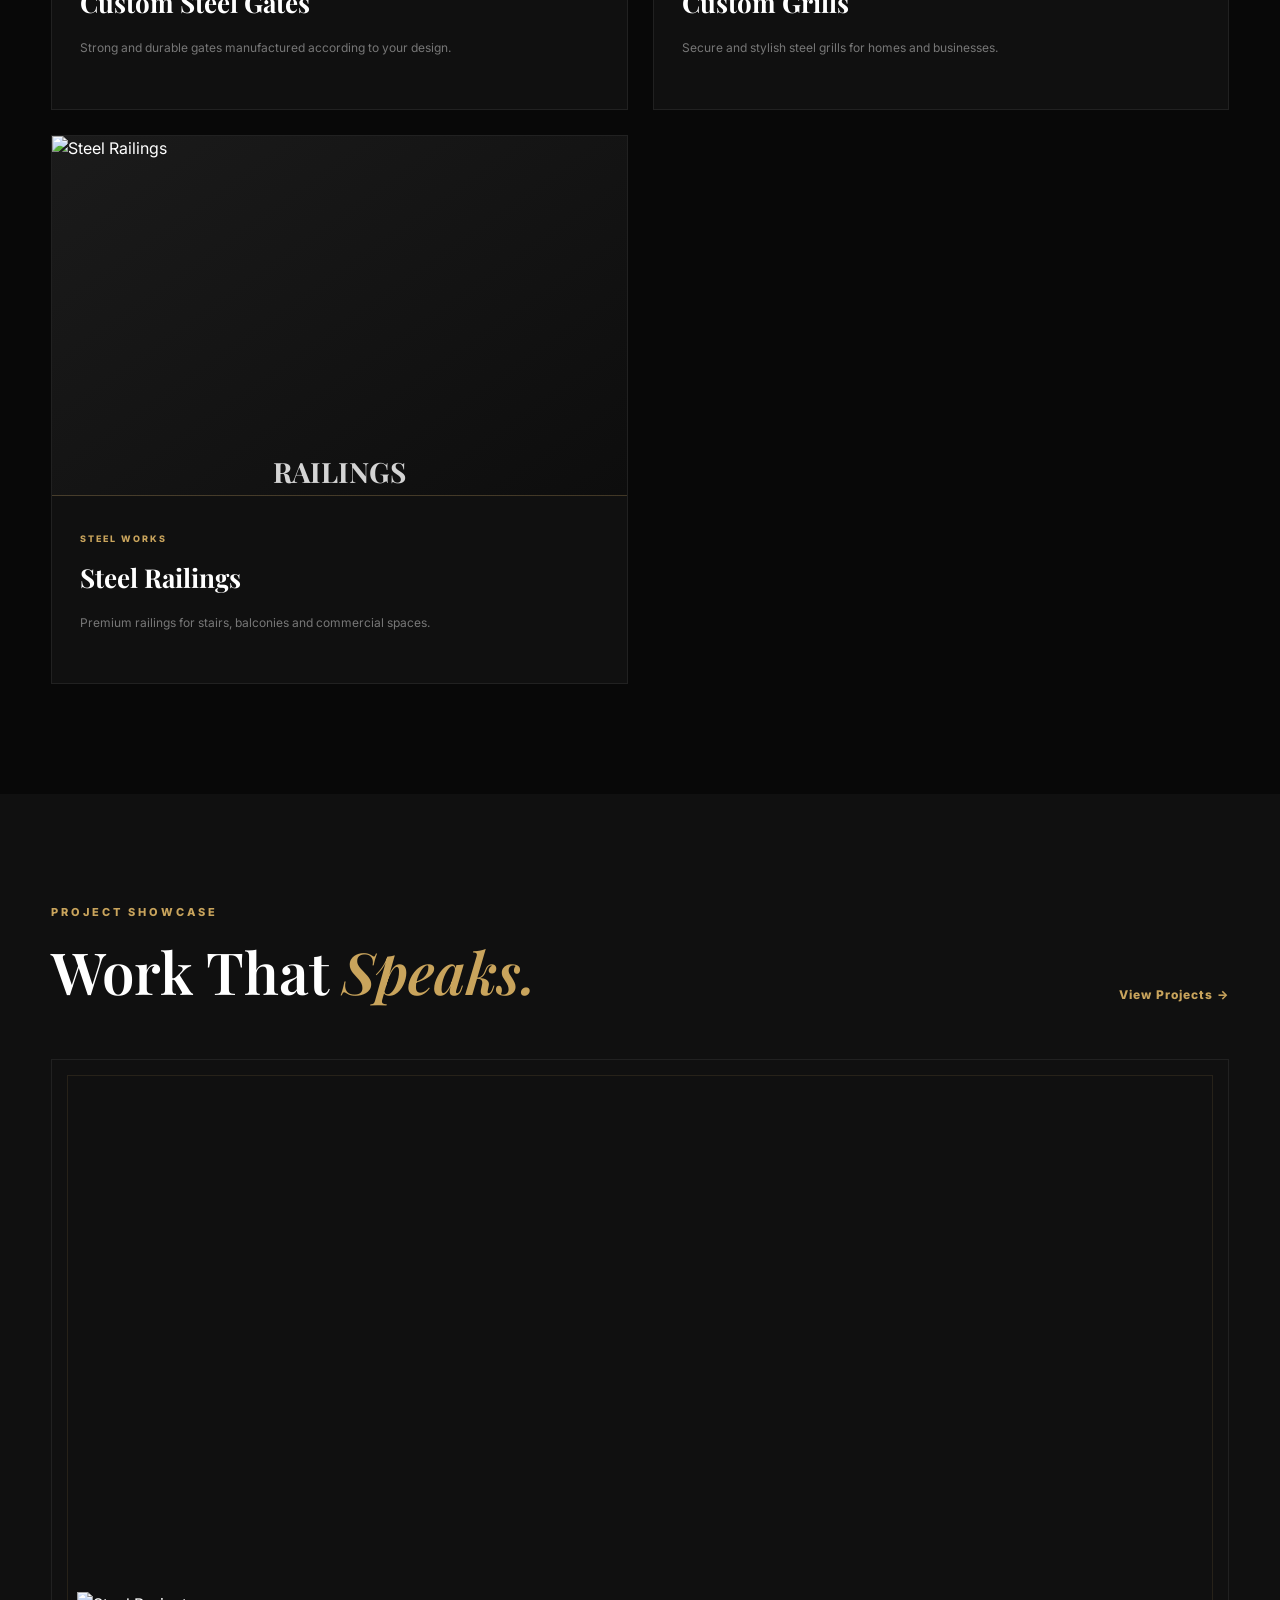
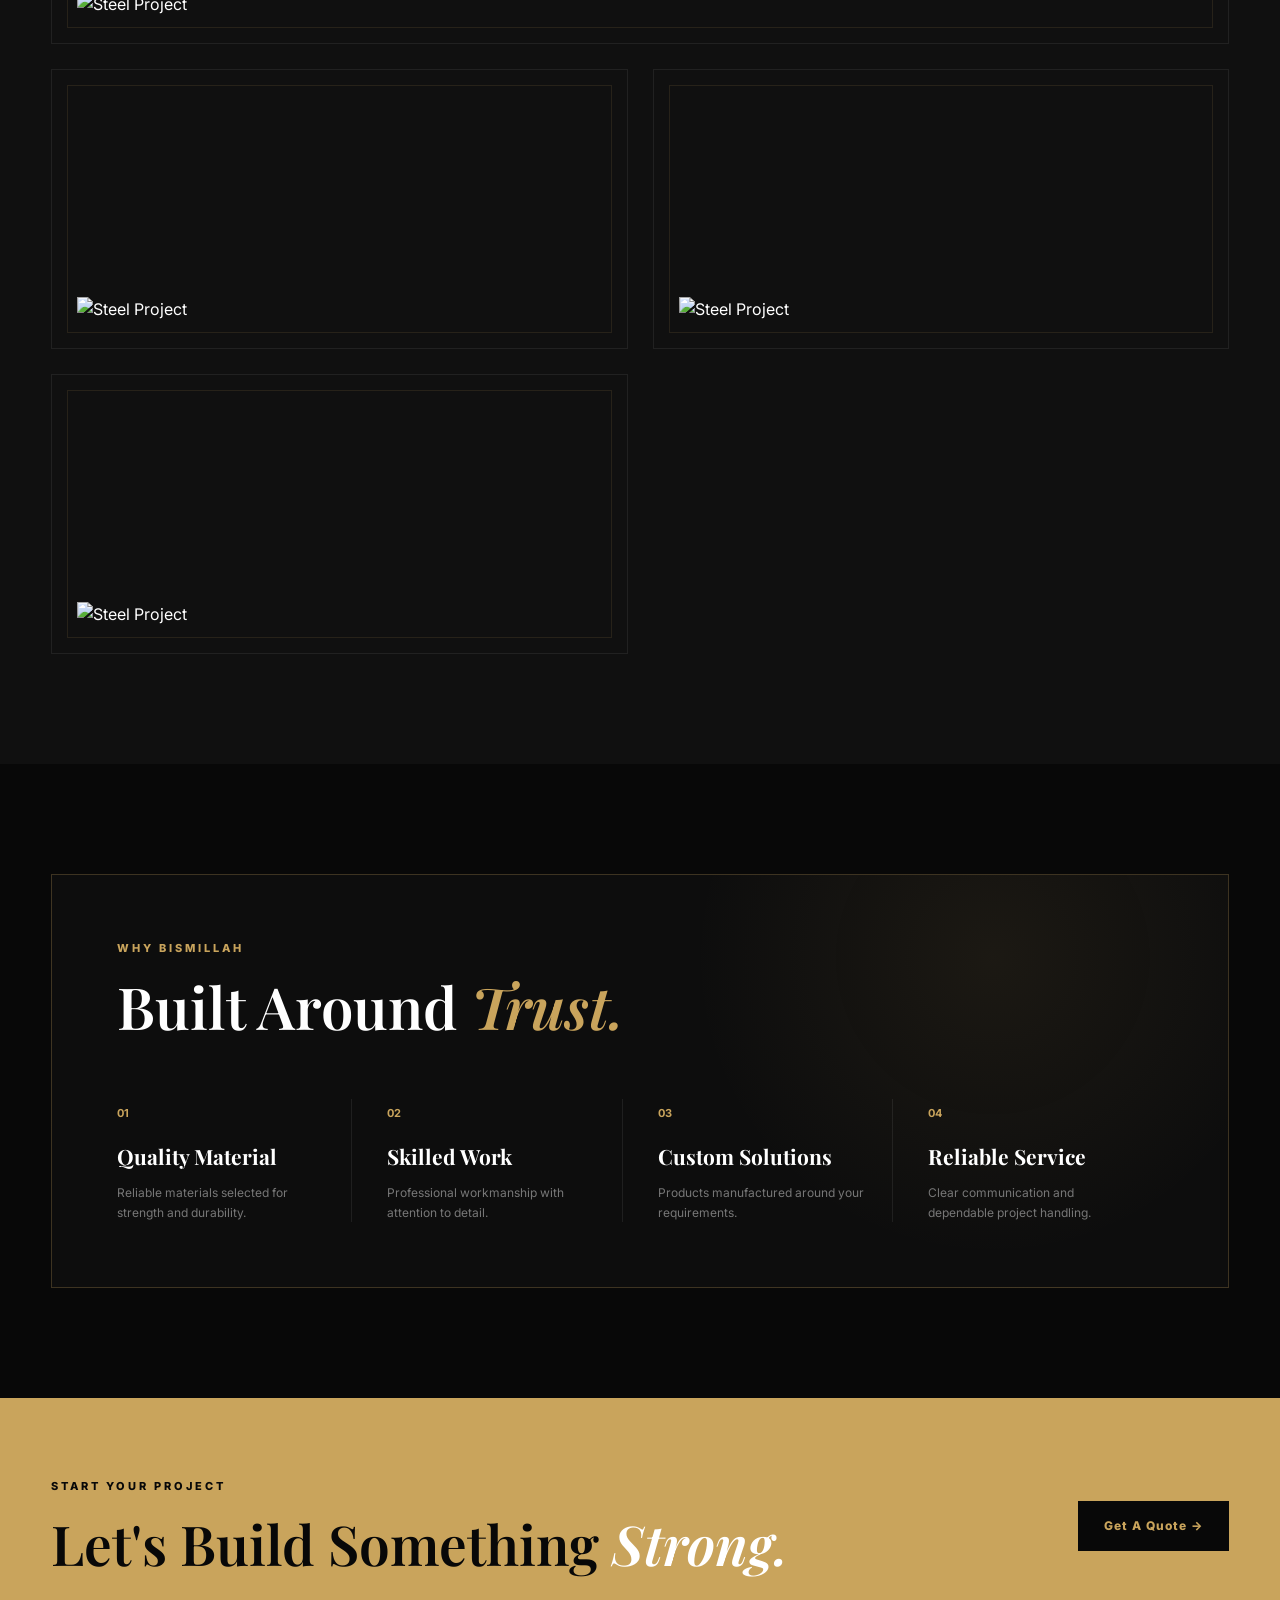
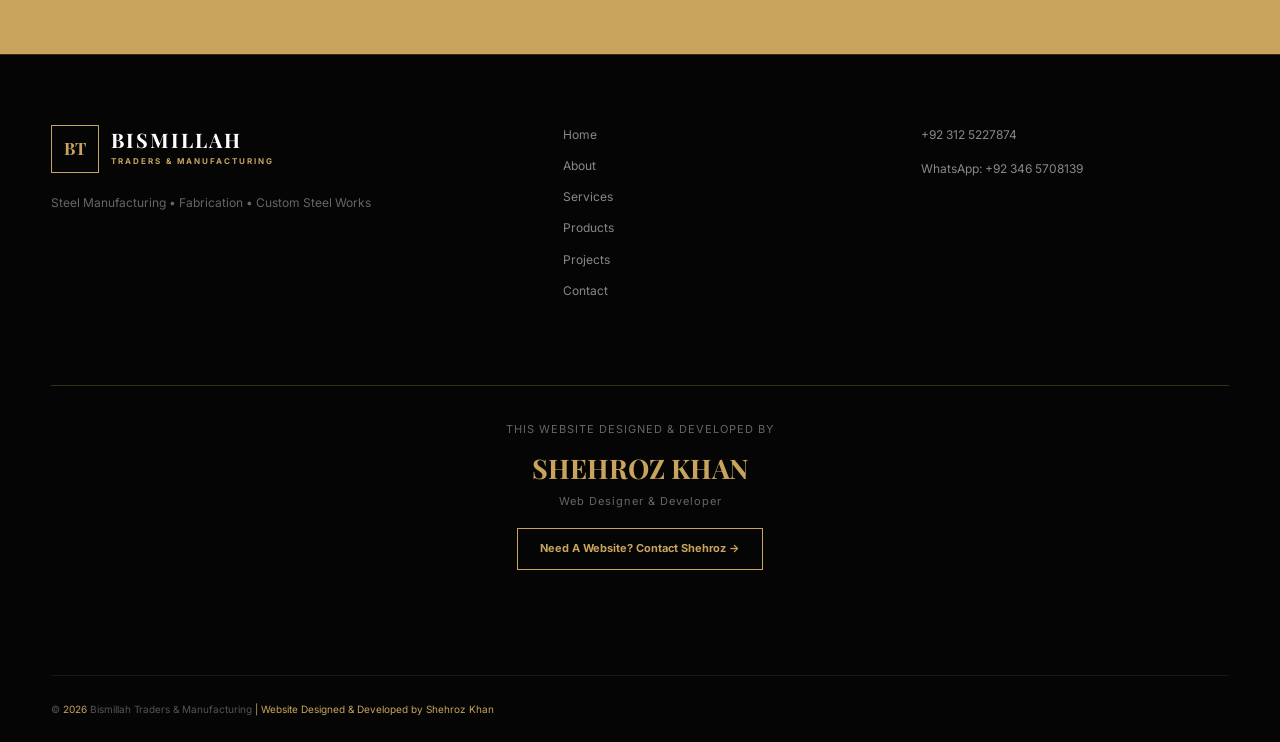
==== commit 2b28727b: "Add files via upload" ====
--- a/index.html
+++ b/index.html
@@ -4,950 +4,988 @@
 <head>
     <meta charset="UTF-8">
     <meta name="viewport" content="width=device-width, initial-scale=1.0">
-    <meta name="theme-color" content="#0b0b0b">
-
-    <title>Spanish Fast Food | Taxila & Hassan Abdaal</title>
-
-    <link rel="stylesheet" href="spanish.css">
+
+    <meta name="description"
+        content="Bismillah Traders & Manufacturing - Professional Steel Manufacturing and Fabrication Solutions.">
+
+    <title>Bismillah Traders & Manufacturing</title>
+
+    <!-- Google Fonts -->
+    <link rel="preconnect" href="https://fonts.googleapis.com">
+    <link rel="preconnect" href="https://fonts.gstatic.com" crossorigin>
+
+    <link
+        href="https://fonts.googleapis.com/css2?family=Inter:wght@400;500;600;700;800&family=Playfair+Display:wght@500;600;700&display=swap"
+        rel="stylesheet">
+
+    <!-- CSS -->
+    <link rel="stylesheet" href="style.css">
 </head>
 
 <body>
 
-    <!-- ================= HEADER ================= -->
-<header class="header">
-
-    <div class="nav-container">
-
-        <a href="index.html" class="logo">
-            SPANISH
-        </a>
-
-        <nav class="nav" id="mainNav">
-
-            <a href="index.html" class="active">Home</a>
-            <a href="menu.html">Menu</a>
-            <a href="about.html">About</a>
-            <a href="gallery.html">Gallery</a>
-            <a href="contact.html">Contact</a>
-            <a href="developer.html">Developer</a>
+    <!-- ================= TOP BAR ================= -->
+
+    <div class="top-bar">
+        <div class="container top-bar-content">
+            <p>PREMIUM STEEL MANUFACTURING & FABRICATION</p>
+            <p>QUALITY • STRENGTH • TRUST</p>
+        </div>
+    </div>
+
+
+    <!-- ================= NAVBAR ================= -->
+
+    <header class="header">
+
+        <nav class="navbar container">
+
+            <a href="index.html" class="logo">
+
+                <div class="logo-icon">
+                    BT
+                </div>
+
+                <div class="logo-text">
+                    <h2>BISMILLAH</h2>
+                    <span>TRADERS & MANUFACTURING</span>
+                </div>
+
+            </a>
+
+
+            <div class="nav-menu" id="navMenu">
+
+                <a href="index.html" class="active">Home</a>
+
+                <a href="about.html">About</a>
+
+                <a href="services.html">Services</a>
+
+                <a href="products.html">Products</a>
+
+                <a href="projects.html">Projects</a>
+
+                <a href="team.html">Our Team</a>
+
+                <a href="contact.html">Contact</a>
+
+                <a href="contact.html" class="nav-button">
+                    Get Quote
+                </a>
+
+            </div>
+
+
+            <button class="menu-toggle" id="menuToggle">
+                ☰
+            </button>
 
         </nav>
 
-        <button
-            class="mobile-menu-btn"
-            id="mobileMenuBtn"
-            type="button">
-            ☰
-        </button>
-
-        <a href="menu.html" class="nav-cart">
-            🛒
-        </a>
-
-    </div>
-
-</header>
+    </header>
+
+
     <!-- ================= HERO ================= -->
-<section class="hero-slider">
-
-    <div class="slider-track" id="sliderTrack">
-
-        <div class="slide">
-            <img
-                src="https://images.unsplash.com/photo-1579751626657-72bc17010498?auto=format&fit=crop&w=1600&q=80"
-                alt="Pizza">
-
-            <div class="slide-content">
-                <span>SPANISH FAST FOOD</span>
-                <h1>Fresh Taste.<br>Every Time.</h1>
-                <a href="menu.html">ORDER NOW</a>
-            </div>
+
+    <main>
+
+        <section class="hero">
+
+            <div class="container hero-container">
+
+                <!-- HERO TEXT -->
+
+                <div class="hero-content">
+
+                    <p class="hero-label">
+                        BISMILLAH TRADERS & MANUFACTURING
+                    </p>
+
+                    <h1>
+                        Built With
+                        <span>Strength.</span>
+                        <br>
+                        Made With
+                        <span>Precision.</span>
+                    </h1>
+
+                    <p class="hero-description">
+                        Professional steel manufacturing
+                        and fabrication solutions built
+                        according to your requirements.
+                    </p>
+
+
+                    <div class="hero-buttons">
+
+                        <a href="services.html"
+                            class="btn btn-gold">
+                            Explore Services
+                        </a>
+
+                        <a href="contact.html"
+                            class="btn btn-outline">
+                            Contact Us
+                        </a>
+
+                    </div>
+
+
+                    <!-- TRUST POINTS -->
+
+                    <div class="hero-trust">
+
+                        <div class="trust-item">
+                            <strong>01</strong>
+                            <span>Quality Material</span>
+                        </div>
+
+                        <div class="trust-item">
+                            <strong>02</strong>
+                            <span>Expert Work</span>
+                        </div>
+
+                        <div class="trust-item">
+                            <strong>03</strong>
+                            <span>Custom Designs</span>
+                        </div>
+
+                    </div>
+
+                </div>
+
+
+                <!-- HERO IMAGE -->
+
+                <div class="hero-visual">
+
+                    <div class="hero-image-placeholder">
+
+                        <div class="placeholder-content">
+
+                            <img
+                                src="images/WhatsApp Image 2026-08-12 at 5.54.03 PM.jpeg"
+                                alt="Bismillah Traders Steel Work">
+
+                        </div>
+
+                    </div>
+
+
+                    <!-- Floating Cards -->
+
+                    <div class="hero-card hero-card-one">
+
+                        <strong>STEEL</strong>
+
+                        <span>Manufacturing</span>
+
+                    </div>
+
+
+                    <div class="hero-card hero-card-two">
+
+                        <strong>CUSTOM</strong>
+
+                        <span>Fabrication</span>
+
+                    </div>
+
+                </div>
+
+            </div>
+
+        </section>
+
+
+        <!-- ================= GOLD STRIP ================= -->
+
+        <section class="gold-strip">
+
+            <div class="container gold-strip-content">
+
+                <span>STEEL FABRICATION</span>
+                <i>✦</i>
+
+                <span>STEEL MANUFACTURING</span>
+                <i>✦</i>
+
+                <span>CUSTOM STEEL WORK</span>
+                <i>✦</i>
+
+                <span>QUALITY MATERIAL</span>
+                <i>✦</i>
+
+                <span>PROFESSIONAL FINISH</span>
+
+            </div>
+
+        </section>
+
+
+        <!-- ================= ABOUT PREVIEW ================= -->
+
+        <section class="about-preview section">
+
+            <div class="container about-container">
+
+
+                <div class="about-image">
+
+                    <div class="photo-placeholder">
+
+                        <img
+                            src="images/WhatsApp Image 2026-08-12 at 6.00.10 PM.jpeg"
+                            alt="Bismillah Traders Work">
+
+                    </div>
+
+                </div>
+
+
+                <div class="about-content">
+
+                    <p class="section-label">
+                        ABOUT BISMILLAH
+                    </p>
+
+                    <h2>
+                        Strong Work.
+                        <br>
+                        <span>Trusted Results.</span>
+                    </h2>
+
+                    <p>
+                        Bismillah Traders & Manufacturing
+                        provides professional steel
+                        manufacturing and fabrication
+                        solutions for residential,
+                        commercial and industrial
+                        requirements.
+                    </p>
+
+                    <p>
+                        From custom steel structures to
+                        detailed fabrication work, every
+                        project is handled with focus on
+                        strength, durability and finishing.
+                    </p>
+
+                    <a href="about.html" class="text-link">
+                        Discover Our Story →
+                    </a>
+
+
+                    <!-- STATS -->
+
+                    <div class="about-stats">
+
+                        <div>
+                            <strong>100%</strong>
+                            <span>Custom Work</span>
+                        </div>
+
+                        <div>
+                            <strong>24/7</strong>
+                            <span>Customer Support</span>
+                        </div>
+
+                        <div>
+                            <strong>01</strong>
+                            <span>Complete Solution</span>
+                        </div>
+
+                    </div>
+
+                </div>
+
+            </div>
+
+        </section>
+
+
+        <!-- ================= SERVICES ================= -->
+
+        <section class="services-preview section dark-section">
+
+            <div class="container">
+
+                <div class="section-heading">
+
+                    <div>
+
+                        <p class="section-label">
+                            WHAT WE DO
+                        </p>
+
+                        <h2>
+                            Our
+                            <span>Services</span>
+                        </h2>
+
+                    </div>
+
+                    <p>
+                        Professional steel solutions
+                        designed around your project.
+                    </p>
+
+                </div>
+
+
+                <div class="services-grid">
+
+
+                    <article class="service-card">
+
+                        <span class="service-number">01</span>
+
+                        <div class="service-icon">
+                            ⚒
+                        </div>
+
+                        <h3>
+                            Steel Fabrication
+                        </h3>
+
+                        <p>
+                            Custom steel fabrication
+                            for residential,
+                            commercial and industrial
+                            requirements.
+                        </p>
+
+                        <a href="services.html">
+                            Explore Service →
+                        </a>
+
+                    </article>
+
+
+                    <article class="service-card">
+
+                        <span class="service-number">02</span>
+
+                        <div class="service-icon">
+                            ▣
+                        </div>
+
+                        <h3>
+                            Steel Manufacturing
+                        </h3>
+
+                        <p>
+                            Custom manufactured steel
+                            products according to your
+                            requirements.
+                        </p>
+
+                        <a href="services.html">
+                            Explore Service →
+                        </a>
+
+                    </article>
+
+
+                    <article class="service-card">
+
+                        <span class="service-number">03</span>
+
+                        <div class="service-icon">
+                            ◈
+                        </div>
+
+                        <h3>
+                            Gates & Grills
+                        </h3>
+
+                        <p>
+                            Strong and stylish steel
+                            gates, grills and entrance
+                            solutions.
+                        </p>
+
+                        <a href="services.html">
+                            Explore Service →
+                        </a>
+
+                    </article>
+
+
+                    <article class="service-card">
+
+                        <span class="service-number">04</span>
+
+                        <div class="service-icon">
+                            ║
+                        </div>
+
+                        <h3>
+                            Custom Steel Work
+                        </h3>
+
+                        <p>
+                            Railings, staircases, sheds,
+                            frames and custom steel
+                            projects.
+                        </p>
+
+                        <a href="services.html">
+                            Explore Service →
+                        </a>
+
+                    </article>
+
+                </div>
+
+
+                <div class="center-button">
+
+                    <a href="services.html"
+                        class="btn btn-gold">
+
+                        View All Services
+
+                    </a>
+
+                </div>
+
+            </div>
+
+        </section>
+
+
+        <!-- ================= PRODUCTS ================= -->
+
+        <section class="products-preview section">
+
+            <div class="container">
+
+                <div class="section-heading">
+
+                    <div>
+
+                        <p class="section-label">
+                            OUR PRODUCTS
+                        </p>
+
+                        <h2>
+                            Built For
+                            <span>Your Needs.</span>
+                        </h2>
+
+                    </div>
+
+                    <a href="products.html"
+                        class="text-link">
+
+                        View All Products →
+
+                    </a>
+
+                </div>
+
+
+                <div class="products-grid">
+
+
+                    <!-- GATES -->
+
+                    <article class="product-card">
+
+                        <div class="product-image">
+
+                            <img
+                                src="images/goat.jpeg"
+                                alt="Custom Steel Gates">
+
+                            <strong>
+                                STEEL GATES
+                            </strong>
+
+                        </div>
+
+
+                        <div class="product-content">
+
+                            <small>
+                                STEEL WORKS
+                            </small>
+
+                            <h3>
+                                Custom Steel Gates
+                            </h3>
+
+                            <p>
+                                Strong and durable gates
+                                manufactured according
+                                to your design.
+                            </p>
+
+                        </div>
+
+                    </article>
+
+
+                    <!-- GRILLS -->
+
+                    <article class="product-card">
+
+                        <div class="product-image">
+
+                            <img
+                                src="images/griil.jpeg"
+                                alt="Custom Steel Grills">
+
+                            <strong>
+                                STEEL GRILLS
+                            </strong>
+
+                        </div>
+
+
+                        <div class="product-content">
+
+                            <small>
+                                STEEL WORKS
+                            </small>
+
+                            <h3>
+                                Custom Grills
+                            </h3>
+
+                            <p>
+                                Secure and stylish steel
+                                grills for homes and
+                                businesses.
+                            </p>
+
+                        </div>
+
+                    </article>
+
+
+                    <!-- RAILINGS -->
+
+                    <article class="product-card">
+
+                        <div class="product-image">
+
+                            <img
+                                src="images/grill3.jpeg"
+                                alt="Steel Railings">
+
+                            <strong>
+                                RAILINGS
+                            </strong>
+
+                        </div>
+
+
+                        <div class="product-content">
+
+                            <small>
+                                STEEL WORKS
+                            </small>
+
+                            <h3>
+                                Steel Railings
+                            </h3>
+
+                            <p>
+                                Premium railings for
+                                stairs, balconies and
+                                commercial spaces.
+                            </p>
+
+                        </div>
+
+                    </article>
+
+                </div>
+
+            </div>
+
+        </section>
+
+
+        <!-- ================= PROJECTS ================= -->
+
+        <section class="projects-preview section dark-section">
+
+            <div class="container">
+
+                <div class="section-heading">
+
+                    <div>
+
+                        <p class="section-label">
+                            PROJECT SHOWCASE
+                        </p>
+
+                        <h2>
+                            Work That
+                            <span>Speaks.</span>
+                        </h2>
+
+                    </div>
+
+                    <a href="projects.html"
+                        class="text-link">
+
+                        View Projects →
+
+                    </a>
+
+                </div>
+
+
+                <div class="projects-grid">
+
+
+                    <!-- PROJECT 1 -->
+
+                    <div class="project project-large">
+
+                        <img
+                            src="images/s.jpeg"
+                            alt="Steel Project">
+
+                        <div></div>
+
+                    </div>
+
+
+                    <!-- PROJECT 2 -->
+
+                    <div class="project">
+
+                        <img
+                            src="images/WhatsApp Image 2026-08-12 at 6.12.05 PM.jpeg"
+                            alt="Steel Project">
+
+                        <div></div>
+
+                    </div>
+
+
+                    <!-- PROJECT 3 -->
+
+                    <div class="project">
+
+                        <img
+                            src="images/WhatsApp Image 2026-08-12 at 6.12.04 PM.jpeg"
+                            alt="Steel Project">
+
+                        <div></div>
+
+                    </div>
+
+
+                    <!-- PROJECT 4 -->
+
+                    <div class="project">
+
+                        <img
+                            src="images/WhatsApp Image 2026-08-12 at 6.00.10 PM.jpeg"
+                            alt="Steel Project">
+
+                        <div></div>
+
+                    </div>
+
+                </div>
+
+            </div>
+
+        </section>
+
+
+        <!-- ================= WHY US ================= -->
+
+        <section class="why-us section">
+
+            <div class="container">
+
+                <div class="why-box">
+
+
+                    <div class="why-heading">
+
+                        <p class="section-label">
+                            WHY BISMILLAH
+                        </p>
+
+                        <h2>
+                            Built Around
+                            <span>Trust.</span>
+                        </h2>
+
+                    </div>
+
+
+                    <div class="why-grid">
+
+
+                        <div>
+
+                            <strong>01</strong>
+
+                            <h3>
+                                Quality Material
+                            </h3>
+
+                            <p>
+                                Reliable materials
+                                selected for strength
+                                and durability.
+                            </p>
+
+                        </div>
+
+
+                        <div>
+
+                            <strong>02</strong>
+
+                            <h3>
+                                Skilled Work
+                            </h3>
+
+                            <p>
+                                Professional workmanship
+                                with attention to detail.
+                            </p>
+
+                        </div>
+
+
+                        <div>
+
+                            <strong>03</strong>
+
+                            <h3>
+                                Custom Solutions
+                            </h3>
+
+                            <p>
+                                Products manufactured
+                                around your requirements.
+                            </p>
+
+                        </div>
+
+
+                        <div>
+
+                            <strong>04</strong>
+
+                            <h3>
+                                Reliable Service
+                            </h3>
+
+                            <p>
+                                Clear communication and
+                                dependable project handling.
+                            </p>
+
+                        </div>
+
+                    </div>
+
+                </div>
+
+            </div>
+
+        </section>
+
+
+        <!-- ================= CTA ================= -->
+
+        <section class="cta-section">
+
+            <div class="container cta-container">
+
+                <div>
+
+                    <p class="section-label">
+                        START YOUR PROJECT
+                    </p>
+
+                    <h2>
+                        Let's Build Something
+                        <span>Strong.</span>
+                    </h2>
+
+                </div>
+
+
+                <a href="contact.html"
+                    class="btn btn-gold">
+
+                    Get A Quote →
+
+                </a>
+
+            </div>
+
+        </section>
+
+    </main>
+
+
+    <!-- ================= FOOTER ================= -->
+
+    <footer class="footer">
+
+        <div class="container footer-container">
+
+
+            <!-- BRAND -->
+
+            <div class="footer-brand">
+
+                <a href="index.html" class="logo">
+
+                    <div class="logo-icon">
+                        BT
+                    </div>
+
+                    <div class="logo-text">
+
+                        <h2>
+                            BISMILLAH
+                        </h2>
+
+                        <span>
+                            TRADERS & MANUFACTURING
+                        </span>
+
+                    </div>
+
+                </a>
+
+
+                <p>
+                    Steel Manufacturing •
+                    Fabrication • Custom Steel Works
+                </p>
+
+            </div>
+
+
+            <!-- LINKS -->
+
+            <div class="footer-links">
+
+                <a href="index.html">
+                    Home
+                </a>
+
+                <a href="about.html">
+                    About
+                </a>
+
+                <a href="services.html">
+                    Services
+                </a>
+
+                <a href="products.html">
+                    Products
+                </a>
+
+                <a href="projects.html">
+                    Projects
+                </a>
+
+                <a href="contact.html">
+                    Contact
+                </a>
+
+            </div>
+
+
+            <!-- CONTACT -->
+
+            <div class="footer-contact">
+
+                <a href="tel:+923125227874">
+                    +92 312 5227874
+                </a>
+
+                <a href="https://wa.me/923465708139"
+                    target="_blank"
+                    rel="noopener noreferrer">
+
+                    WhatsApp:
+                    +92 346 5708139
+
+                </a>
+
+            </div>
+
+
+            <!-- ================= DEVELOPER ================= -->
+
+            <div class="developer-credit">
+
+                <p>
+                    THIS WEBSITE DESIGNED &
+                    DEVELOPED BY
+                </p>
+
+                <h3>
+                    SHEHROZ KHAN
+                </h3>
+
+                <p>
+                    Web Designer & Developer
+                </p>
+
+
+                <!-- DIRECT WHATSAPP -->
+
+                <a href="https://wa.me/923038029831?text=Hello%20Shehroz%2C%20I%20need%20a%20website."
+                    target="_blank"
+                    rel="noopener noreferrer">
+
+                    Need A Website?
+                    Contact Shehroz →
+
+                </a>
+
+            </div>
+
+
+            <!-- FOOTER BOTTOM -->
+
+            <div class="footer-bottom">
+
+                © <span id="year"></span>
+                Bismillah Traders & Manufacturing
+
+                <span>
+                    | Website Designed &
+                    Developed by Shehroz Khan
+                </span>
+
+            </div>
+
         </div>
 
-
-        <div class="slide">
-            <img
-                src="https://images.unsplash.com/photo-1568901346375-23c9450c58cd?auto=format&fit=crop&w=1600&q=80"
-                alt="Burger">
-
-            <div class="slide-content">
-                <span>HOT & FRESH</span>
-                <h1>Big Burgers.<br>Big Taste.</h1>
-                <a href="menu.html">VIEW MENU</a>
-            </div>
-        </div>
-
-
-    <button class="slider-arrow slider-prev" id="sliderPrev">‹</button>
-
-    <button class="slider-arrow slider-next" id="sliderNext">›</button>
-
-    <div class="slider-dots" id="sliderDots">
-        <button class="slider-dot active"></button>
-        <button class="slider-dot"></button>
-        <button class="slider-dot"></button>
-    </div>
-
-</section>
-    <!-- ================= CUSTOM MENU AREA ================= -->
-
-    <section class="top-menu-area">
-
-        <div class="container">
-
-            <div class="custom-menu">
-
-                <small>
-                    Let's Eat and do fun!
-                </small>
-
-                <h2>
-                    Spanish Fast Food
-                </h2>
-
-                <p>
-                  Welcome to Spanish Fast Food! Explore our delicious menu featuring a variety of mouth-watering options. From freshly baked pizzas to juicy burgers, flavorful shawarmas, crispy wings, refreshing drinks, and golden fries, we have something for every craving. Our commitment to quality ingredients and excellent customer service ensures that every bite is a delightful experience. Whether you're dining in or ordering for delivery, Spanish Fast Food is your go-to destination for good food and great moments.
-                </p>
-
-            </div>
-
-        </div>
-
-    </section>
-
-
-    <!-- ================= CATEGORIES ================= -->
-
-    <section class="section">
-
-        <div class="container">
-
-            <div class="section-title">
-
-                <small>
-                    WHAT ARE YOU CRAVING?
-                </small>
-
-                <h2>
-                    Explore Our Menu
-                </h2>
-
-                <p>
-                    Choose your favourite food.
-                </p>
-
-            </div>
-
-
-            <div class="categories">
-
-                <a href="menu.html" class="category">
-                    <div>🍕</div>
-                    <h3>Pizza</h3>
-                    <span>Small & Large</span>
-                </a>
-
-                <a href="menu.html" class="category">
-                    <div>🍔</div>
-                    <h3>Burgers</h3>
-                    <span>Juicy & Loaded</span>
-                </a>
-
-                <a href="menu.html" class="category">
-                    <div>🌯</div>
-                    <h3>Shawarma</h3>
-                    <span>Fresh & Tasty</span>
-                </a>
-
-                <a href="menu.html" class="category">
-                    <div>🍗</div>
-                    <h3>Wings</h3>
-                    <span>Crispy & Hot</span>
-                </a>
-
-                <a href="menu.html" class="category">
-                    <div>🥤</div>
-                    <h3>Drinks</h3>
-                    <span>Cold & Fresh</span>
-                </a>
-
-                <a href="menu.html" class="category">
-                    <div>🍟</div>
-                    <h3>Fries</h3>
-                    <span>Hot & Crispy</span>
-                </a>
-
-            </div>
-
-        </div>
-
-    </section>
-
-
-    <!-- ================= POPULAR FOOD ================= -->
-
-    <section class="section dark-section">
-
-        <div class="container">
-
-            <div class="section-title">
-
-                <small>
-                    SPANISH FAVOURITES
-                </small>
-
-                <h2>
-                    Popular Right Now
-                </h2>
-
-                <p>
-                    Customer favourites from Spanish.
-                </p>
-
-            </div>
-
-
-            <div class="food-grid">
-
-
-                <!-- PIZZA -->
-
-                <article class="food-card">
-
-                    <div class="food-image">
-
-                        <img
-                            src="https://images.unsplash.com/photo-1565299624946-b28f40a0ae38?auto=format&fit=crop&w=900&q=85"
-                            alt="Small Pizza">
-
-                        <span>POPULAR</span>
-
-                    </div>
-
-                    <div class="food-info">
-
-                        <h3>
-                            Small Pizza
-                        </h3>
-
-                        <p>
-                            Freshly baked pizza with
-                            delicious toppings.
-                        </p>
-
-                        <div class="food-bottom">
-
-                            <strong>
-                                Rs. 850
-                            </strong>
-
-                            <a href="menu.html">
-                                Order
-                            </a>
-
-                        </div>
-
-                    </div>
-
-                </article>
-
-
-                <!-- LARGE PIZZA -->
-
-                <article class="food-card">
-
-                    <div class="food-image">
-
-                        <img
-                            src="https://images.unsplash.com/photo-1574071318508-1cdbab80d002?auto=format&fit=crop&w=900&q=85"
-                            alt="Large Pizza">
-
-                        <span>FAVOURITE</span>
-
-                    </div>
-
-                    <div class="food-info">
-
-                        <h3>
-                            Large Pizza
-                        </h3>
-
-                        <p>
-                            Loaded pizza made for
-                            the whole family.
-                        </p>
-
-                        <div class="food-bottom">
-
-                            <strong>
-                                Rs. 1900
-                            </strong>
-
-                            <a href="menu.html">
-                                Order
-                            </a>
-
-                        </div>
-
-                    </div>
-
-                </article>
-
-
-                <!-- BURGER -->
-
-                <article class="food-card">
-
-                    <div class="food-image">
-
-                        <img
-                            src="https://images.unsplash.com/photo-1568901346375-23c9450c58cd?auto=format&fit=crop&w=900&q=85"
-                            alt="Spanish Burger">
-
-                        <span>BESTSELLER</span>
-
-                    </div>
-
-                    <div class="food-info">
-
-                        <h3>
-                            Spanish Burger
-                        </h3>
-
-                        <p>
-                            Juicy burger with fresh
-                            ingredients.
-                        </p>
-
-                        <div class="food-bottom">
-
-                            <strong>
-                                Rs. 500
-                            </strong>
-
-                            <a href="menu.html">
-                                Order
-                            </a>
-
-                        </div>
-
-                    </div>
-
-                </article>
-
-
-                <!-- SHAWARMA -->
-
-                <article class="food-card">
-
-                    <div class="food-image">
-
-                        <img
-                            src="https://images.unsplash.com/photo-1529006557810-274b9b2fc783?auto=format&fit=crop&w=900&q=85"
-                            alt="Shawarma">
-
-                        <span>HOT</span>
-
-                    </div>
-
-                    <div class="food-info">
-
-                        <h3>
-                            Spanish Shawarma
-                        </h3>
-
-                        <p>
-                            Delicious shawarma with
-                            signature sauce.
-                        </p>
-
-                        <div class="food-bottom">
-
-                            <strong>
-                                Rs. 280
-                            </strong>
-
-                            <a href="menu.html">
-                                Order
-                            </a>
-
-                        </div>
-
-                    </div>
-
-                </article>
-
-
-            </div>
-
-
-            <div class="center">
-
-                <a href="menu.html" class="primary-btn">
-                    View Full Menu
-                </a>
-
-            </div>
-
-        </div>
-
-    </section>
-
-
-    <!-- ================= BRANCHES ================= -->
-
-    <section class="section">
-
-        <div class="container">
-
-            <div class="section-title">
-
-                <small>
-                    ORDER FROM YOUR NEAREST BRANCH
-                </small>
-
-                <h2>
-                    Choose Your Branch
-                </h2>
-
-                <p>
-                    Your order will be transferred to
-                    the selected branch.
-                </p>
-
-            </div>
-
-
-            <div class="branches">
-
-
-                <div class="branch-card">
-
-                    <div class="branch-icon">
-                        📍
-                    </div>
-
-                    <h3>
-                        Spanish Taxila
-                    </h3>
-
-                    <p>
-                        0317 3664422
-                    </p>
-
-                    <a
-                        href="menu.html?branch=taxila"
-                        class="branch-btn">
-
-                        Order From Taxila
-
-                    </a>
-
-                </div>
-
-
-                <div class="branch-card">
-
-                    <div class="branch-icon">
-                        📍
-                    </div>
-
-                    <h3>
-                        Spanish Hassan Abdaal
-                    </h3>
-
-                    <p>
-                        0315 5494443
-                    </p>
-
-                    <a
-                        href="menu.html?branch=hassan-abdaal"
-                        class="branch-btn">
-
-                        Order From Hassan Abdaal
-
-                    </a>
-
-                </div>
-
-
-            </div>
-
-        </div>
-
-    </section>
-
-
-    <!-- ================= ABOUT ================= -->
-
-    <section class="about-home">
-
-        <div class="container">
-
-            <div class="about-grid">
-
-                <div class="owner-placeholder">
-
-                    <p>
-                        Gulaab Khan
-                    </p>
-
-                    <small>
-                        <img src="Spimages/gulab.jpeg" alt="Owner">
-                    </small>
-
-                </div>
-
-
-                <div class="about-text">
-
-                    <small>
-                        ABOUT SPANISH
-                    </small>
-
-                    <h2>
-                        Good Food.
-                        Great Moments.
-                    </h2>
-
-                    <p>
-                        Spanish is a fast food brand
-                        focused on delicious food,
-                        quality ingredients and
-                        excellent customer service.
-                    </p>
-
-                    <p>
-                        Enjoy pizza, burgers, shawarma,
-                        wings, fries, drinks and more.
-                    </p>
-
-                    <a href="about.html" class="primary-btn">
-                        About Spanish
-                    </a>
-
-                </div>
-
-            </div>
-
-        </div>
-
-    </section>
-
-
-    <!-- ================= GALLERY ================= -->
-
-    <section class="section">
-
-        <div class="container">
-
-            <div class="section-title">
-
-                <small>
-                    FOOD & MOMENTS
-                </small>
-
-                <h2>
-                    Spanish Gallery
-                </h2>
-
-            </div>
-
-
-            <div class="gallery">
-
-                <a href="gallery.html">
-                    <img
-                        src="https://images.unsplash.com/photo-1513104890138-7c749659a591?auto=format&fit=crop&w=900&q=85"
-                        alt="Pizza">
-                </a>
-
-                <a href="gallery.html">
-                    <img
-                        src="https://images.unsplash.com/photo-1550547660-d9450f859349?auto=format&fit=crop&w=900&q=85"
-                        alt="Burger">
-                </a>
-
-                <a href="gallery.html">
-                    <img
-                        src="https://images.unsplash.com/photo-1565299507177-b0ac66763828?auto=format&fit=crop&w=900&q=85"
-                        alt="Food">
-                </a>
-
-                <a href="gallery.html">
-                    <img
-                        src="https://images.unsplash.com/photo-1521305916504-4a1121188589?auto=format&fit=crop&w=900&q=85"
-                        alt="Fries">
-                </a>
-
-                <a href="gallery.html">
-                    <img
-                        src="https://images.unsplash.com/photo-1547592180-85f173990554?auto=format&fit=crop&w=900&q=85"
-                        alt="Fast Food">
-                </a>
-
-                <a href="gallery.html">
-                    <img
-                        src="https://images.unsplash.com/photo-1540189549336-e6e99c3679fe?auto=format&fit=crop&w=900&q=85"
-                        alt="Food">
-                </a>
-
-            </div>
-
-
-            <div class="center">
-
-                <a href="gallery.html" class="primary-btn">
-                    View Gallery
-                </a>
-
-            </div>
-
-        </div>
-
-    </section>
-
-
-    <!-- ================= CTA ================= -->
-
-    <section class="cta">
-
-        <div class="container">
-
-            <div class="cta-content">
-
-                <small>
-                    HUNGRY?
-                </small>
-
-                <h2>
-                    Your Next Favourite
-                    Meal Is Waiting.
-                </h2>
-
-                <p>
-                    Select your food, choose your branch
-                    and place your order.
-                </p>
-
-                <a href="menu.html" class="primary-btn">
-                    Start Your Order
-                </a>
-
-            </div>
-
-        </div>
-
-    </section>
-
-
-    <!-- ================= FOOTER ================= -->
-
-    <footer class="footer">
-
-        <div class="container">
-
-            <div class="footer-grid">
-
-                <div>
-
-                    <h2>
-                        SPANISH
-                    </h2>
-
-                    <p>
-                        Fresh food. Bold flavour.
-                        Great moments.
-                    </p>
-
-                </div>
-
-
-                <div>
-
-                    <h4>
-                        Quick Links
-                    </h4>
-
-                    <a href="index.html">Home</a>
-                    <a href="menu.html">Menu</a>
-                    <a href="about.html">About</a>
-                    <a href="gallery.html">Gallery</a>
-                    <a href="contact.html">Contact</a>
-
-                </div>
-
-
-                <div>
-
-                    <h4>
-                        Branches
-                    </h4>
-
-                    <p>
-                        Spanish Taxila
-                    </p>
-
-                    <p>
-                        0317 3664422
-                    </p>
-
-                    <p>
-                        Spanish Hassan Abdaal
-                    </p>
-
-                    <p>
-                        0315 5494443
-                    </p>
-
-                </div>
-
-
-                <div>
-
-                    <h4>
-                        Developer
-                    </h4>
-
-                    <p>
-                        Shehroz Khan
-                    </p>
-
-                    <p>
-                        0303 8029831
-                    </p>
-
-                    <a href="developer.html">
-                        Developer Section
-                    </a>
-
-                </div>
-
-            </div>
-
-
-            <div class="footer-bottom">
-
-                <p>
-                    © 2026 Spanish Fast Food
-                </p>
-
-                <p>
-                    Developed by Shehroz Khan
-                </p>
-
-            </div>
-
-        </div>
-
     </footer>
 
 
-    <!-- ================= CART ================= -->
-
-    <a href="menu.html" class="cart-button">
-
-        🛒
-
-        <span>
-            0
-        </span>
-
-    </a>
-
-<script>
-
-document.addEventListener("DOMContentLoaded", function () {
-
-    const button = document.getElementById("mobileMenuBtn");
-    const nav = document.getElementById("mainNav");
-
-    if (!button || !nav) return;
-
-    button.addEventListener("click", function () {
-
-        nav.classList.toggle("mobile-open");
-
-    });
-
-    nav.querySelectorAll("a").forEach(function (link) {
-
-        link.addEventListener("click", function () {
-
-            nav.classList.remove("mobile-open");
-
-        });
-
-    });
-
-});
-
-</script>
-<script>
-
-document.addEventListener("DOMContentLoaded", function () {
-
-    const track = document.getElementById("sliderTrack");
-
-    const prev = document.getElementById("sliderPrev");
-
-    const next = document.getElementById("sliderNext");
-
-    const dots = document.querySelectorAll(".slider-dot");
-
-    const slides = document.querySelectorAll(".slide");
-
-    let currentSlide = 0;
-
-    let autoSlide;
-
-
-    function showSlide(index) {
-
-        if (index >= slides.length) {
-            currentSlide = 0;
-        }
-
-        else if (index < 0) {
-            currentSlide = slides.length - 1;
-        }
-
-        else {
-            currentSlide = index;
-        }
-
-
-        track.style.transform =
-            `translateX(-${currentSlide * 100}%)`;
-
-
-        dots.forEach(function (dot, i) {
-
-            dot.classList.toggle(
-                "active",
-                i === currentSlide
-            );
-
-        });
-
-    }
-
-
-    function nextSlide() {
-
-        showSlide(currentSlide + 1);
-
-    }
-
-
-    function previousSlide() {
-
-        showSlide(currentSlide - 1);
-
-    }
-
-
-    next.addEventListener(
-        "click",
-        nextSlide
-    );
-
-
-    prev.addEventListener(
-        "click",
-        previousSlide
-    );
-
-
-    dots.forEach(function (dot, index) {
-
-        dot.addEventListener(
-            "click",
-            function () {
-
-                showSlide(index);
-
-                restartAutoSlide();
-
-            }
-        );
-
-    });
-
-
-    function startAutoSlide() {
-
-        autoSlide = setInterval(
-            nextSlide,
-            4000
-        );
-
-    }
-
-
-    function restartAutoSlide() {
-
-        clearInterval(autoSlide);
-
-        startAutoSlide();
-
-    }
-
-
-    showSlide(0);
-
-    startAutoSlide();
-
-
-    /* MOBILE SWIPE */
-
-    let touchStartX = 0;
-
-    let touchEndX = 0;
-
-
-    track.addEventListener(
-        "touchstart",
-        function (event) {
-
-            touchStartX =
-                event.changedTouches[0].screenX;
-
-        }
-    );
-
-
-    track.addEventListener(
-        "touchend",
-        function (event) {
-
-            touchEndX =
-                event.changedTouches[0].screenX;
-
-            const difference =
-                touchStartX - touchEndX;
-
-
-            if (Math.abs(difference) > 50) {
-
-                if (difference > 0) {
-                    nextSlide();
-                }
-
-                else {
-                    previousSlide();
-                }
-
-                restartAutoSlide();
-
-            }
-
-        }
-    );
-
-});
-
-</script>
+    <!-- BACK TO TOP -->
+
+    <button id="backTop" class="back-top">
+        ↑
+    </button>
+
+
+    <!-- JAVASCRIPT -->
+
     <script src="script.js"></script>
 
 </body>
--- a/style.css
+++ b/style.css
@@ -0,0 +1,3165 @@
+/* =========================================================
+   BISMILLAH TRADERS & MANUFACTURING
+   PREMIUM BLACK + GOLD INDUSTRIAL THEME
+========================================================= */
+
+
+/* =========================
+   ROOT VARIABLES
+========================= */
+
+:root {
+    --black: #080808;
+    --black-2: #101010;
+    --black-3: #151515;
+
+    --gold: #c9a45c;
+    --gold-light: #e0c27b;
+    --gold-dark: #967338;
+
+    --white: #ffffff;
+    --text: #d7d7d7;
+    --muted: #909090;
+    --border: rgba(201, 164, 92, 0.25);
+
+    --container: 1200px;
+
+    --transition: 0.35s ease;
+}
+
+
+/* =========================
+   RESET
+========================= */
+
+* {
+    margin: 0;
+    padding: 0;
+    box-sizing: border-box;
+}
+
+html {
+    scroll-behavior: smooth;
+}
+
+body {
+    font-family: "Inter", sans-serif;
+    background: var(--black);
+    color: var(--white);
+    line-height: 1.6;
+    overflow-x: hidden;
+}
+
+img {
+    width: 100%;
+    display: block;
+}
+
+a {
+    text-decoration: none;
+    color: inherit;
+}
+
+button,
+input,
+textarea,
+select {
+    font: inherit;
+}
+
+button {
+    cursor: pointer;
+}
+
+.container {
+    width: min(92%, var(--container));
+    margin: auto;
+}
+
+.section {
+    padding: 110px 0;
+}
+
+.dark-section {
+    background: var(--black-2);
+}
+
+
+/* =========================
+   SCROLLBAR
+========================= */
+
+::-webkit-scrollbar {
+    width: 8px;
+}
+
+::-webkit-scrollbar-track {
+    background: var(--black);
+}
+
+::-webkit-scrollbar-thumb {
+    background: var(--gold-dark);
+}
+
+::-webkit-scrollbar-thumb:hover {
+    background: var(--gold);
+}
+
+
+/* =========================
+   TOP BAR
+========================= */
+
+.top-bar {
+    background: var(--gold);
+    color: #080808;
+    font-size: 11px;
+    font-weight: 800;
+    letter-spacing: 1.5px;
+}
+
+.top-bar-content {
+    min-height: 36px;
+    display: flex;
+    justify-content: space-between;
+    align-items: center;
+}
+
+
+/* =========================
+   NAVBAR
+========================= */
+
+.header {
+    position: sticky;
+    top: 0;
+    z-index: 1000;
+    background: rgba(8, 8, 8, 0.94);
+    backdrop-filter: blur(15px);
+    border-bottom: 1px solid var(--border);
+}
+
+.navbar {
+    min-height: 86px;
+    display: flex;
+    align-items: center;
+    justify-content: space-between;
+}
+
+
+/* LOGO */
+
+.logo {
+    display: flex;
+    align-items: center;
+    gap: 12px;
+}
+
+.logo-icon {
+    width: 48px;
+    height: 48px;
+    border: 1px solid var(--gold);
+    display: grid;
+    place-items: center;
+    color: var(--gold);
+    font-family: "Playfair Display", serif;
+    font-size: 17px;
+    font-weight: 700;
+}
+
+.logo-text h2 {
+    font-family: "Playfair Display", serif;
+    font-size: 20px;
+    line-height: 1;
+    letter-spacing: 2px;
+}
+
+.logo-text span {
+    display: block;
+    margin-top: 5px;
+    color: var(--gold);
+    font-size: 8px;
+    font-weight: 700;
+    letter-spacing: 2px;
+}
+
+
+/* NAV LINKS */
+
+.nav-menu {
+    display: flex;
+    align-items: center;
+    gap: 28px;
+}
+
+.nav-menu > a {
+    position: relative;
+    color: #bcbcbc;
+    font-size: 13px;
+    font-weight: 600;
+    transition: var(--transition);
+}
+
+.nav-menu > a:hover,
+.nav-menu > a.active {
+    color: var(--gold);
+}
+
+.nav-menu > a:not(.nav-button)::after {
+    content: "";
+    position: absolute;
+    left: 0;
+    bottom: -8px;
+    width: 0;
+    height: 1px;
+    background: var(--gold);
+    transition: var(--transition);
+}
+
+.nav-menu > a:hover::after,
+.nav-menu > a.active::after {
+    width: 100%;
+}
+
+.nav-button {
+    padding: 12px 20px;
+    border: 1px solid var(--gold);
+    color: var(--gold) !important;
+    transition: var(--transition);
+}
+
+.nav-button:hover {
+    background: var(--gold);
+    color: var(--black) !important;
+}
+
+.nav-button::after {
+    display: none;
+}
+
+
+/* MOBILE BUTTON */
+
+.menu-toggle {
+    display: none;
+    background: transparent;
+    border: 1px solid var(--border);
+    color: var(--gold);
+    width: 45px;
+    height: 42px;
+    font-size: 22px;
+}
+
+
+/* =========================
+   HERO
+========================= */
+
+.hero {
+    position: relative;
+    min-height: calc(100vh - 122px);
+    display: flex;
+    align-items: center;
+    background:
+        radial-gradient(circle at 80% 30%,
+        rgba(201, 164, 92, 0.10),
+        transparent 35%),
+        var(--black);
+    overflow: hidden;
+}
+
+.hero::before {
+    content: "";
+    position: absolute;
+    width: 500px;
+    height: 500px;
+    border: 1px solid rgba(201, 164, 92, 0.08);
+    border-radius: 50%;
+    right: -180px;
+    top: -100px;
+}
+
+.hero-container {
+    min-height: 650px;
+    display: grid;
+    grid-template-columns: 1fr 0.9fr;
+    align-items: center;
+    gap: 70px;
+}
+
+
+/* HERO CONTENT */
+
+.hero-label,
+.section-label {
+    color: var(--gold);
+    font-size: 11px;
+    font-weight: 800;
+    letter-spacing: 3px;
+    margin-bottom: 18px;
+}
+
+.hero-content h1 {
+    max-width: 700px;
+    font-family: "Playfair Display", serif;
+    font-size: clamp(45px, 6vw, 78px);
+    line-height: 1.05;
+    font-weight: 600;
+}
+
+.hero-content h1 span {
+    color: var(--gold);
+    font-style: italic;
+}
+
+.hero-description {
+    max-width: 580px;
+    margin-top: 25px;
+    color: var(--muted);
+    font-size: 16px;
+    line-height: 1.8;
+}
+
+
+/* BUTTONS */
+
+.hero-buttons {
+    display: flex;
+    gap: 15px;
+    margin-top: 35px;
+}
+
+.btn {
+    display: inline-flex;
+    justify-content: center;
+    align-items: center;
+    min-height: 50px;
+    padding: 0 25px;
+    font-size: 12px;
+    font-weight: 800;
+    letter-spacing: 1px;
+    transition: var(--transition);
+}
+
+.btn-gold {
+    background: var(--gold);
+    color: var(--black);
+    border: 1px solid var(--gold);
+}
+
+.btn-gold:hover {
+    background: transparent;
+    color: var(--gold);
+}
+
+.btn-outline {
+    border: 1px solid rgba(255, 255, 255, 0.25);
+    color: var(--white);
+}
+
+.btn-outline:hover {
+    border-color: var(--gold);
+    color: var(--gold);
+}
+
+
+/* TRUST */
+
+.hero-trust {
+    display: flex;
+    gap: 35px;
+    margin-top: 50px;
+}
+
+.trust-item {
+    display: flex;
+    align-items: center;
+    gap: 10px;
+}
+
+.trust-item strong {
+    color: var(--gold);
+    font-size: 12px;
+}
+
+.trust-item span {
+    color: #9d9d9d;
+    font-size: 11px;
+}
+
+
+/* HERO IMAGE */
+
+.hero-visual {
+    position: relative;
+    min-height: 550px;
+    display: flex;
+    align-items: center;
+    justify-content: center;
+}
+
+.hero-image-placeholder {
+    position: relative;
+    width: 85%;
+    height: 520px;
+    border: 1px solid var(--border);
+    background:
+        linear-gradient(
+            135deg,
+            #191919,
+            #0b0b0b
+        );
+    overflow: hidden;
+}
+
+.hero-image-placeholder::before {
+    content: "";
+    position: absolute;
+    inset: 18px;
+    border: 1px solid rgba(201, 164, 92, 0.15);
+}
+
+.placeholder-content {
+    position: absolute;
+    inset: 0;
+    display: flex;
+    align-items: center;
+    justify-content: center;
+    flex-direction: column;
+    text-align: center;
+}
+
+.placeholder-content span,
+.photo-placeholder span,
+.product-image span,
+.project > span {
+    color: var(--gold);
+    font-size: 10px;
+    letter-spacing: 3px;
+    font-weight: 800;
+}
+
+.placeholder-content h3 {
+    margin: 15px 0;
+    font-family: "Playfair Display", serif;
+    font-size: 40px;
+    line-height: 1;
+    letter-spacing: 3px;
+}
+
+.placeholder-content p {
+    color: #666;
+    font-size: 10px;
+    letter-spacing: 2px;
+}
+
+
+/* HERO FLOATING CARDS */
+
+.hero-card {
+    position: absolute;
+    min-width: 145px;
+    padding: 18px;
+    background: rgba(10, 10, 10, 0.92);
+    border: 1px solid var(--border);
+    backdrop-filter: blur(8px);
+}
+
+.hero-card strong {
+    display: block;
+    color: var(--gold);
+    font-size: 13px;
+    letter-spacing: 1px;
+}
+
+.hero-card span {
+    color: #888;
+    font-size: 10px;
+}
+
+.hero-card-one {
+    left: 0;
+    top: 22%;
+}
+
+.hero-card-two {
+    right: 0;
+    bottom: 18%;
+}
+
+
+/* =========================
+   GOLD STRIP
+========================= */
+
+.gold-strip {
+    background: var(--gold);
+    color: var(--black);
+    overflow: hidden;
+}
+
+.gold-strip-content {
+    min-height: 55px;
+    display: flex;
+    align-items: center;
+    justify-content: space-between;
+    gap: 20px;
+    white-space: nowrap;
+}
+
+.gold-strip span {
+    font-size: 10px;
+    font-weight: 900;
+    letter-spacing: 1.5px;
+}
+
+.gold-strip i {
+    font-style: normal;
+    font-size: 14px;
+}
+
+
+/* =========================
+   SECTION HEADINGS
+========================= */
+
+.section-heading {
+    display: flex;
+    align-items: flex-end;
+    justify-content: space-between;
+    gap: 30px;
+    margin-bottom: 55px;
+}
+
+.section-heading h2,
+.about-content h2,
+.why-heading h2,
+.cta-container h2 {
+    font-family: "Playfair Display", serif;
+    font-size: clamp(38px, 5vw, 58px);
+    line-height: 1.1;
+    font-weight: 600;
+}
+
+.section-heading h2 span,
+.about-content h2 span,
+.why-heading h2 span,
+.cta-container h2 span {
+    color: var(--gold);
+    font-style: italic;
+}
+
+.section-heading > p {
+    max-width: 400px;
+    color: var(--muted);
+    font-size: 14px;
+}
+
+
+/* =========================
+   ABOUT
+========================= */
+
+.about-container {
+    display: grid;
+    grid-template-columns: 0.9fr 1fr;
+    gap: 90px;
+    align-items: center;
+}
+
+.about-image {
+    height: 520px;
+    position: relative;
+}
+
+.photo-placeholder {
+    width: 100%;
+    height: 100%;
+    display: flex;
+    align-items: center;
+    justify-content: center;
+    flex-direction: column;
+    text-align: center;
+    background:
+        linear-gradient(
+            135deg,
+            #191919,
+            #0d0d0d
+        );
+    border: 1px solid var(--border);
+}
+
+.photo-placeholder h3 {
+    margin-top: 15px;
+    font-family: "Playfair Display", serif;
+    font-size: 45px;
+    line-height: 1;
+}
+
+.about-content > p:not(.section-label) {
+    max-width: 620px;
+    margin-top: 20px;
+    color: var(--muted);
+    font-size: 14px;
+}
+
+.text-link {
+    display: inline-block;
+    margin-top: 25px;
+    color: var(--gold);
+    font-size: 12px;
+    font-weight: 800;
+    letter-spacing: 1px;
+}
+
+.text-link:hover {
+    color: var(--gold-light);
+}
+
+
+/* ABOUT STATS */
+
+.about-stats {
+    display: flex;
+    gap: 45px;
+    margin-top: 45px;
+    padding-top: 30px;
+    border-top: 1px solid var(--border);
+}
+
+.about-stats div {
+    display: flex;
+    flex-direction: column;
+}
+
+.about-stats strong {
+    color: var(--gold);
+    font-family: "Playfair Display", serif;
+    font-size: 28px;
+}
+
+.about-stats span {
+    color: #777;
+    font-size: 10px;
+    margin-top: 3px;
+}
+
+
+/* =========================
+   SERVICES
+========================= */
+
+.services-grid {
+    display: grid;
+    grid-template-columns: repeat(4, 1fr);
+    gap: 18px;
+}
+
+.service-card {
+    position: relative;
+    min-height: 330px;
+    padding: 35px 28px;
+    border: 1px solid rgba(255, 255, 255, 0.08);
+    background: #111;
+    overflow: hidden;
+    transition: var(--transition);
+}
+
+.service-card::before {
+    content: "";
+    position: absolute;
+    left: 0;
+    bottom: 0;
+    width: 100%;
+    height: 3px;
+    background: var(--gold);
+    transform: scaleX(0);
+    transform-origin: left;
+    transition: var(--transition);
+}
+
+.service-card:hover {
+    transform: translateY(-8px);
+    border-color: var(--border);
+}
+
+.service-card:hover::before {
+    transform: scaleX(1);
+}
+
+.service-number {
+    position: absolute;
+    top: 22px;
+    right: 22px;
+    color: #444;
+    font-size: 11px;
+    font-weight: 800;
+}
+
+.service-icon {
+    color: var(--gold);
+    font-size: 32px;
+    margin-bottom: 35px;
+}
+
+.service-card h3 {
+    font-family: "Playfair Display", serif;
+    font-size: 24px;
+}
+
+.service-card p {
+    margin-top: 15px;
+    color: #888;
+    font-size: 13px;
+}
+
+.service-card a {
+    position: absolute;
+    bottom: 25px;
+    color: var(--gold);
+    font-size: 10px;
+    font-weight: 800;
+    letter-spacing: 1px;
+}
+
+.center-button {
+    text-align: center;
+    margin-top: 45px;
+}
+
+
+/* =========================
+   PRODUCTS
+========================= */
+
+.products-grid {
+    display: grid;
+    grid-template-columns: repeat(3, 1fr);
+    gap: 22px;
+}
+
+.product-card {
+    background: var(--black-2);
+    border: 1px solid rgba(255, 255, 255, 0.08);
+    transition: var(--transition);
+}
+
+.product-card:hover {
+    transform: translateY(-7px);
+    border-color: var(--border);
+}
+
+.product-image {
+    height: 300px;
+    display: flex;
+    align-items: center;
+    justify-content: center;
+    flex-direction: column;
+    background:
+        linear-gradient(
+            145deg,
+            #1b1b1b,
+            #0d0d0d
+        );
+    border-bottom: 1px solid var(--border);
+}
+
+.product-image strong {
+    margin-top: 12px;
+    font-family: "Playfair Display", serif;
+    font-size: 28px;
+    color: #d4d4d4;
+}
+
+.product-content {
+    padding: 25px;
+}
+
+.product-content small {
+    color: var(--gold);
+    font-size: 9px;
+    font-weight: 800;
+    letter-spacing: 2px;
+}
+
+.product-content h3 {
+    margin-top: 8px;
+    font-family: "Playfair Display", serif;
+    font-size: 22px;
+}
+
+.product-content p {
+    margin-top: 10px;
+    color: var(--muted);
+    font-size: 12px;
+}
+
+
+/* =========================
+   PROJECTS
+========================= */
+
+.projects-grid {
+    display: grid;
+    grid-template-columns: 1.4fr 1fr 1fr;
+    grid-auto-rows: 280px;
+    gap: 18px;
+}
+
+.project {
+    position: relative;
+    padding: 25px;
+    display: flex;
+    align-items: flex-end;
+    overflow: hidden;
+    background:
+        linear-gradient(
+            145deg,
+            #1a1a1a,
+            #0d0d0d
+        );
+    border: 1px solid rgba(255, 255, 255, 0.08);
+}
+
+.project-large {
+    grid-row: span 2;
+}
+
+.project::before {
+    content: "";
+    position: absolute;
+    inset: 15px;
+    border: 1px solid rgba(201, 164, 92, 0.12);
+}
+
+.project > span {
+    position: absolute;
+    top: 50%;
+    left: 50%;
+    transform: translate(-50%, -50%);
+}
+
+.project > div {
+    position: relative;
+    z-index: 2;
+}
+
+.project small {
+    color: var(--gold);
+    font-size: 9px;
+    font-weight: 800;
+    letter-spacing: 2px;
+}
+
+.project h3 {
+    margin-top: 5px;
+    font-family: "Playfair Display", serif;
+    font-size: 25px;
+}
+
+
+/* =========================
+   WHY US
+========================= */
+
+.why-box {
+    padding: 65px;
+    border: 1px solid var(--border);
+    background:
+        radial-gradient(
+            circle at 80% 20%,
+            rgba(201, 164, 92, 0.08),
+            transparent 30%
+        ),
+        #0d0d0d;
+}
+
+.why-grid {
+    display: grid;
+    grid-template-columns: repeat(4, 1fr);
+    gap: 35px;
+    margin-top: 60px;
+}
+
+.why-grid > div {
+    padding-right: 25px;
+    border-right: 1px solid rgba(255, 255, 255, 0.08);
+}
+
+.why-grid > div:last-child {
+    border-right: none;
+}
+
+.why-grid strong {
+    color: var(--gold);
+    font-size: 11px;
+}
+
+.why-grid h3 {
+    margin-top: 15px;
+    font-family: "Playfair Display", serif;
+    font-size: 21px;
+}
+
+.why-grid p {
+    margin-top: 10px;
+    color: #777;
+    font-size: 12px;
+}
+
+
+/* =========================
+   CTA
+========================= */
+
+.cta-section {
+    padding: 80px 0;
+    background: var(--gold);
+    color: var(--black);
+}
+
+.cta-container {
+    display: flex;
+    justify-content: space-between;
+    align-items: center;
+    gap: 40px;
+}
+
+.cta-container .section-label {
+    color: var(--black);
+}
+
+.cta-container h2 {
+    font-size: clamp(35px, 5vw, 55px);
+}
+
+.cta-container h2 span {
+    color: #fff;
+}
+
+.cta-container .btn-gold {
+    background: var(--black);
+    color: var(--gold);
+    border-color: var(--black);
+}
+
+.cta-container .btn-gold:hover {
+    background: transparent;
+    color: var(--black);
+    border-color: var(--black);
+}
+
+
+/* =========================
+   FOOTER
+========================= */
+
+.footer {
+    background: #050505;
+    padding: 70px 0 25px;
+    border-top: 1px solid var(--border);
+}
+
+.footer-container {
+    display: grid;
+    grid-template-columns: 1.5fr 1fr 1fr;
+    gap: 50px;
+}
+
+.footer-brand p {
+    max-width: 350px;
+    margin-top: 20px;
+    color: #666;
+    font-size: 12px;
+}
+
+.footer-links {
+    display: flex;
+    flex-direction: column;
+    gap: 12px;
+}
+
+.footer-links a,
+.footer-contact a {
+    color: #888;
+    font-size: 12px;
+    transition: var(--transition);
+}
+
+.footer-links a:hover,
+.footer-contact a:hover {
+    color: var(--gold);
+}
+
+.footer-contact {
+    display: flex;
+    flex-direction: column;
+    gap: 15px;
+}
+
+.footer-bottom {
+    grid-column: 1 / -1;
+    padding-top: 25px;
+    margin-top: 20px;
+    border-top: 1px solid rgba(255, 255, 255, 0.07);
+    color: #555;
+    font-size: 10px;
+}
+
+
+/* =========================
+   BACK TO TOP
+========================= */
+
+.back-top {
+    position: fixed;
+    right: 25px;
+    bottom: 25px;
+    width: 45px;
+    height: 45px;
+    border: 1px solid var(--gold);
+    background: var(--black);
+    color: var(--gold);
+    opacity: 0;
+    visibility: hidden;
+    transition: var(--transition);
+    z-index: 900;
+}
+
+.back-top.show {
+    opacity: 1;
+    visibility: visible;
+}
+
+.back-top:hover {
+    background: var(--gold);
+    color: var(--black);
+}
+
+
+/* =========================================================
+   RESPONSIVE
+========================================================= */
+
+
+/* TABLET */
+
+@media (max-width: 1000px) {
+
+    .nav-menu {
+        gap: 16px;
+    }
+
+    .hero-container {
+        grid-template-columns: 1fr;
+        padding: 80px 0;
+    }
+
+    .hero-content {
+        text-align: center;
+    }
+
+    .hero-description {
+        margin-left: auto;
+        margin-right: auto;
+    }
+
+    .hero-buttons,
+    .hero-trust {
+        justify-content: center;
+    }
+
+    .hero-visual {
+        min-height: 500px;
+    }
+
+    .services-grid {
+        grid-template-columns: repeat(2, 1fr);
+    }
+
+    .products-grid {
+        grid-template-columns: repeat(2, 1fr);
+    }
+
+    .why-grid {
+        grid-template-columns: repeat(2, 1fr);
+    }
+
+    .why-grid > div:nth-child(2) {
+        border-right: none;
+    }
+
+    .footer-container {
+        grid-template-columns: 1fr 1fr;
+    }
+}
+
+
+/* MOBILE */
+
+@media (max-width: 760px) {
+
+    .section {
+        padding: 75px 0;
+    }
+
+    .top-bar-content p:nth-child(2) {
+        display: none;
+    }
+
+    .navbar {
+        min-height: 75px;
+    }
+
+    .menu-toggle {
+        display: block;
+    }
+
+    .nav-menu {
+        position: absolute;
+        left: 0;
+        top: 100%;
+        width: 100%;
+        padding: 25px;
+        background: #0b0b0b;
+        border-bottom: 1px solid var(--border);
+
+        flex-direction: column;
+        align-items: flex-start;
+        gap: 22px;
+
+        opacity: 0;
+        visibility: hidden;
+        transform: translateY(-10px);
+
+        transition: var(--transition);
+    }
+
+    .nav-menu.open {
+        opacity: 1;
+        visibility: visible;
+        transform: translateY(0);
+    }
+
+    .nav-menu > a {
+        width: 100%;
+    }
+
+    .nav-button {
+        text-align: center;
+    }
+
+    .hero {
+        min-height: auto;
+    }
+
+    .hero-container {
+        min-height: auto;
+        padding: 80px 0;
+        gap: 60px;
+    }
+
+    .hero-content h1 {
+        font-size: 45px;
+    }
+
+    .hero-trust {
+        flex-wrap: wrap;
+        gap: 18px;
+    }
+
+    .hero-visual {
+        min-height: 420px;
+    }
+
+    .hero-image-placeholder {
+        width: 90%;
+        height: 400px;
+    }
+
+    .hero-card-one {
+        left: 0;
+    }
+
+    .hero-card-two {
+        right: 0;
+    }
+
+    .gold-strip-content {
+        justify-content: flex-start;
+        overflow: hidden;
+    }
+
+    .gold-strip-content span:nth-of-type(n+3),
+    .gold-strip-content i:nth-of-type(n+3) {
+        display: none;
+    }
+
+    .section-heading {
+        flex-direction: column;
+        align-items: flex-start;
+    }
+
+    .about-container {
+        grid-template-columns: 1fr;
+        gap: 50px;
+    }
+
+    .about-image {
+        height: 400px;
+    }
+
+    .about-stats {
+        gap: 20px;
+        flex-wrap: wrap;
+    }
+
+    .services-grid,
+    .products-grid {
+        grid-template-columns: 1fr;
+    }
+
+    .projects-grid {
+        grid-template-columns: 1fr;
+        grid-auto-rows: 300px;
+    }
+
+    .project-large {
+        grid-row: auto;
+    }
+
+    .why-box {
+        padding: 35px 25px;
+    }
+
+    .why-grid {
+        grid-template-columns: 1fr;
+        gap: 25px;
+    }
+
+    .why-grid > div {
+        border-right: none;
+        padding-right: 0;
+        padding-bottom: 25px;
+        border-bottom: 1px solid rgba(255, 255, 255, 0.08);
+    }
+
+    .why-grid > div:last-child {
+        border-bottom: none;
+    }
+
+    .cta-container {
+        flex-direction: column;
+        align-items: flex-start;
+    }
+
+    .footer-container {
+        grid-template-columns: 1fr;
+    }
+
+    .footer-bottom {
+        grid-column: auto;
+    }
+}
+
+
+/* SMALL MOBILE */
+
+@media (max-width: 480px) {
+
+    .logo-text h2 {
+        font-size: 17px;
+    }
+
+    .logo-text span {
+        font-size: 7px;
+    }
+
+    .logo-icon {
+        width: 42px;
+        height: 42px;
+    }
+
+    .hero-content h1 {
+        font-size: 39px;
+    }
+
+    .hero-buttons {
+        flex-direction: column;
+    }
+
+    .btn {
+        width: 100%;
+    }
+
+    .hero-trust {
+        flex-direction: column;
+        align-items: center;
+    }
+
+    .hero-visual {
+        min-height: 360px;
+    }
+
+    .hero-image-placeholder {
+        height: 350px;
+    }
+
+    .hero-card {
+        min-width: 120px;
+        padding: 13px;
+    }
+
+    .placeholder-content h3 {
+        font-size: 30px;
+    }
+
+    .section-heading h2,
+    .about-content h2,
+    .why-heading h2 {
+        font-size: 38px;
+    }
+
+    .about-stats {
+        display: grid;
+        grid-template-columns: 1fr 1fr;
+    }
+
+}
+/* =========================
+   JAVASCRIPT ANIMATIONS
+========================= */
+
+.reveal {
+    opacity: 0;
+    transform: translateY(30px);
+    transition: opacity 0.7s ease, transform 0.7s ease;
+}
+
+.reveal-show {
+    opacity: 1;
+    transform: translateY(0);
+}
+
+.filter-show {
+    animation: filterIn 0.4s ease forwards;
+}
+
+@keyframes filterIn {
+
+    from {
+        opacity: 0;
+        transform: scale(0.95);
+    }
+
+    to {
+        opacity: 1;
+        transform: scale(1);
+    }
+
+}
+
+.header.scrolled {
+    box-shadow: 0 8px 30px rgba(0, 0, 0, 0.35);
+}
+/* =========================
+   DEVELOPER CREDIT
+========================= */
+
+.developer-credit {
+    grid-column: 1 / -1;
+    margin-top: 35px;
+    padding: 35px 0;
+    border-top: 1px solid var(--border);
+    text-align: center;
+}
+
+.developer-credit p {
+    color: #666;
+    font-size: 11px;
+    letter-spacing: 1px;
+}
+
+.developer-credit h3 {
+    margin: 8px 0 3px;
+    color: var(--gold);
+    font-family: "Playfair Display", serif;
+    font-size: 27px;
+}
+
+.developer-credit a {
+    display: inline-block;
+    margin-top: 18px;
+    padding: 11px 22px;
+    border: 1px solid var(--gold);
+    color: var(--gold);
+    font-size: 11px;
+    font-weight: 700;
+    transition: 0.3s ease;
+}
+
+.developer-credit a:hover {
+    background: var(--gold);
+    color: var(--black);
+}
+
+.developer-note {
+    max-width: 420px;
+    margin: 18px auto 0;
+    line-height: 1.7;
+}
+
+.developer-note strong {
+    color: var(--gold);
+}
+
+.footer-bottom span {
+    color: var(--gold);
+}
+/* =========================================================
+   PRODUCTS PAGE
+========================================================= */
+
+.product-filters {
+    display: flex;
+    flex-wrap: wrap;
+    gap: 10px;
+    margin-bottom: 45px;
+}
+
+.filter {
+    padding: 11px 20px;
+    border: 1px solid rgba(201, 164, 92, 0.25);
+    background: transparent;
+    color: #888;
+    font-size: 10px;
+    font-weight: 800;
+    letter-spacing: 1px;
+    cursor: pointer;
+    transition: 0.3s ease;
+}
+
+.filter:hover,
+.filter.active {
+    background: var(--gold);
+    color: var(--black);
+    border-color: var(--gold);
+}
+
+.products-grid {
+    display: grid;
+    grid-template-columns: repeat(2, 1fr);
+    gap: 25px;
+}
+
+.product-card {
+    background: #101010;
+    border: 1px solid rgba(255, 255, 255, 0.07);
+    overflow: hidden;
+    transition: 0.4s ease;
+}
+
+.product-card:hover {
+    transform: translateY(-7px);
+    border-color: rgba(201, 164, 92, 0.4);
+}
+
+.product-image {
+    height: 360px;
+    overflow: hidden;
+}
+
+.product-placeholder {
+    width: 100%;
+    height: 100%;
+    display: flex;
+    flex-direction: column;
+    align-items: center;
+    justify-content: center;
+
+    background:
+        linear-gradient(
+            145deg,
+            #242424,
+            #0a0a0a
+        );
+
+    position: relative;
+}
+
+.product-placeholder::before {
+    content: "";
+    position: absolute;
+    inset: 20px;
+    border: 1px solid rgba(201, 164, 92, 0.12);
+}
+
+.product-placeholder span {
+    color: var(--gold);
+    font-size: 9px;
+    font-weight: 800;
+    letter-spacing: 3px;
+}
+
+.product-placeholder strong {
+    margin-top: 15px;
+    color: #ddd;
+    font-family: "Playfair Display", serif;
+    font-size: 38px;
+    letter-spacing: 2px;
+}
+
+.product-content {
+    padding: 28px;
+}
+
+.product-content > span {
+    color: var(--gold);
+    font-size: 9px;
+    font-weight: 800;
+    letter-spacing: 2px;
+}
+
+.product-content h3 {
+    margin-top: 8px;
+    font-family: "Playfair Display", serif;
+    font-size: 26px;
+}
+
+.product-content p {
+    margin: 13px 0 22px;
+    color: #777;
+    font-size: 12px;
+    line-height: 1.8;
+}
+
+.product-content a {
+    color: var(--gold);
+    font-size: 10px;
+    font-weight: 800;
+    letter-spacing: 1px;
+}
+
+.product-content a:hover {
+    text-decoration: underline;
+}
+
+
+/* MOBILE */
+
+@media (max-width: 760px) {
+
+    .products-grid {
+        grid-template-columns: 1fr;
+    }
+
+    .product-image {
+        height: 300px;
+    }
+
+    .product-placeholder strong {
+        font-size: 30px;
+    }
+
+}
+/* =========================================================
+   PROJECTS PAGE
+========================================================= */
+
+.projects-grid {
+    display: grid;
+    grid-template-columns: repeat(2, 1fr);
+    gap: 25px;
+}
+
+.project {
+    background: #101010;
+    border: 1px solid rgba(255, 255, 255, 0.07);
+    overflow: hidden;
+    transition: 0.4s ease;
+}
+
+.project:hover {
+    transform: translateY(-7px);
+    border-color: rgba(201, 164, 92, 0.4);
+}
+
+.project-large,
+.project-wide {
+    grid-column: span 2;
+}
+
+.project-image {
+    height: 360px;
+    overflow: hidden;
+}
+
+.project-large .project-image,
+.project-wide .project-image {
+    height: 450px;
+}
+
+.project-placeholder {
+    width: 100%;
+    height: 100%;
+
+    display: flex;
+    flex-direction: column;
+    justify-content: center;
+    align-items: center;
+
+    background:
+        linear-gradient(
+            145deg,
+            #242424,
+            #090909
+        );
+
+    position: relative;
+}
+
+.project-placeholder::before {
+    content: "";
+    position: absolute;
+    inset: 20px;
+    border: 1px solid rgba(201, 164, 92, 0.12);
+}
+
+.project-placeholder span {
+    color: var(--gold);
+    font-size: 9px;
+    font-weight: 800;
+    letter-spacing: 3px;
+}
+
+.project-placeholder strong {
+    margin-top: 15px;
+    color: #ddd;
+    font-family: "Playfair Display", serif;
+    font-size: 42px;
+    letter-spacing: 2px;
+}
+
+.project-info {
+    padding: 27px;
+}
+
+.project-info > span {
+    color: var(--gold);
+    font-size: 9px;
+    font-weight: 800;
+    letter-spacing: 2px;
+}
+
+.project-info h3 {
+    margin-top: 8px;
+    font-family: "Playfair Display", serif;
+    font-size: 26px;
+}
+
+.project-info p {
+    margin-top: 10px;
+    color: #777;
+    font-size: 12px;
+    line-height: 1.8;
+}
+
+.project-cta {
+    text-align: center;
+    max-width: 750px;
+    margin: auto;
+}
+
+.project-cta h2 {
+    margin-top: 10px;
+    font-family: "Playfair Display", serif;
+    font-size: clamp(32px, 5vw, 55px);
+}
+
+.project-cta p:not(.section-label) {
+    max-width: 600px;
+    margin: 20px auto 30px;
+    color: #777;
+    font-size: 13px;
+    line-height: 1.8;
+}
+
+
+/* MOBILE */
+
+@media (max-width: 760px) {
+
+    .projects-grid {
+        grid-template-columns: 1fr;
+    }
+
+    .project-large,
+    .project-wide {
+        grid-column: span 1;
+    }
+
+    .project-image,
+    .project-large .project-image,
+    .project-wide .project-image {
+        height: 300px;
+    }
+
+    .project-placeholder strong {
+        font-size: 30px;
+    }
+
+}
+/* =========================================================
+   TEAM / PEOPLE PAGE
+========================================================= */
+
+.team-hero {
+    min-height: 65vh;
+    display: flex;
+    align-items: center;
+    text-align: center;
+    background:
+        radial-gradient(
+            circle at center,
+            #1d1d1d,
+            #080808 70%
+        );
+    border-bottom: 1px solid var(--border);
+}
+
+.team-hero .container {
+    max-width: 900px;
+}
+
+.team-hero h1 {
+    margin: 15px 0 25px;
+    font-family: "Playfair Display", serif;
+    font-size: clamp(45px, 7vw, 85px);
+    line-height: 1;
+}
+
+.team-hero h1 span {
+    display: block;
+    color: var(--gold);
+}
+
+.team-hero p:not(.hero-label) {
+    max-width: 650px;
+    margin: auto;
+    color: #858585;
+    font-size: 14px;
+    line-height: 1.9;
+}
+
+.team-hero strong {
+    color: var(--gold);
+}
+
+
+/* =========================
+   PROFILE
+========================= */
+
+.person-profile {
+    display: grid;
+    grid-template-columns: 0.9fr 1fr;
+    gap: 70px;
+    align-items: center;
+}
+
+.profile-photo {
+    height: 550px;
+}
+
+.profile-placeholder,
+.developer-photo-placeholder {
+    width: 100%;
+    height: 100%;
+    display: flex;
+    flex-direction: column;
+    justify-content: center;
+    align-items: center;
+
+    background:
+        linear-gradient(
+            145deg,
+            #242424,
+            #090909
+        );
+
+    position: relative;
+}
+
+.profile-placeholder::before,
+.developer-photo-placeholder::before {
+    content: "";
+    position: absolute;
+    inset: 20px;
+    border: 1px solid rgba(201,164,92,.15);
+}
+
+.profile-placeholder span,
+.developer-photo-placeholder span {
+    color: var(--gold);
+    font-size: 9px;
+    letter-spacing: 3px;
+    font-weight: 800;
+}
+
+.profile-placeholder strong,
+.developer-photo-placeholder strong {
+    margin-top: 15px;
+    color: #ddd;
+    font-family: "Playfair Display", serif;
+    font-size: 50px;
+}
+
+.profile-label {
+    color: var(--gold);
+    font-size: 9px;
+    font-weight: 800;
+    letter-spacing: 3px;
+}
+
+.profile-content h2 {
+    margin-top: 10px;
+    font-family: "Playfair Display", serif;
+    font-size: 55px;
+}
+
+.profile-content h3 {
+    margin-top: 5px;
+    color: #aaa;
+    font-size: 15px;
+    font-weight: 500;
+}
+
+.profile-content > p {
+    margin-top: 20px;
+    color: #777;
+    font-size: 13px;
+    line-height: 1.9;
+}
+
+.profile-contact {
+    display: flex;
+    gap: 12px;
+    margin-top: 30px;
+}
+
+.profile-contact a {
+    padding: 12px 18px;
+    border: 1px solid rgba(201,164,92,.4);
+    color: var(--gold);
+    font-size: 10px;
+    font-weight: 800;
+    transition: .3s ease;
+}
+
+.profile-contact a:hover {
+    background: var(--gold);
+    color: var(--black);
+}
+
+
+/* =========================
+   DIVIDER
+========================= */
+
+.credit-divider {
+    padding: 25px 0;
+    border-top: 1px solid var(--border);
+    border-bottom: 1px solid var(--border);
+    text-align: center;
+}
+
+.credit-divider span {
+    color: var(--gold);
+    font-size: 9px;
+    font-weight: 800;
+    letter-spacing: 4px;
+}
+
+
+/* =========================
+   DEVELOPER
+========================= */
+
+.developer-section {
+    background:
+        linear-gradient(
+            180deg,
+            #0c0c0c,
+            #080808
+        );
+}
+
+.developer-intro {
+    text-align: center;
+    max-width: 750px;
+    margin: auto;
+}
+
+.developer-intro h2 {
+    margin: 12px 0;
+    font-family: "Playfair Display", serif;
+    font-size: clamp(38px, 5vw, 60px);
+}
+
+.developer-intro h2 span {
+    color: var(--gold);
+}
+
+.developer-intro p {
+    color: #777;
+    font-size: 13px;
+    line-height: 1.8;
+}
+
+.developer-profile {
+    display: grid;
+    grid-template-columns: .85fr 1.15fr;
+    gap: 70px;
+    align-items: center;
+    margin-top: 70px;
+}
+
+.developer-photo {
+    height: 600px;
+    position: relative;
+}
+
+.developer-photo-placeholder strong {
+    color: var(--gold);
+}
+
+.developer-photo-badge {
+    position: absolute;
+    bottom: 25px;
+    left: 25px;
+
+    padding: 12px 18px;
+
+    background: var(--gold);
+    color: var(--black);
+
+    font-size: 9px;
+    font-weight: 900;
+    letter-spacing: 1px;
+}
+
+
+/* VERIFIED CREDIT */
+
+.verified-credit {
+    display: flex;
+    gap: 15px;
+    align-items: center;
+
+    padding: 15px 18px;
+
+    border: 1px solid rgba(201,164,92,.3);
+    background: rgba(201,164,92,.04);
+}
+
+.verified-credit > span {
+    width: 32px;
+    height: 32px;
+
+    display: flex;
+    align-items: center;
+    justify-content: center;
+
+    background: var(--gold);
+    color: var(--black);
+
+    border-radius: 50%;
+    font-weight: 900;
+}
+
+.verified-credit strong {
+    display: block;
+    color: var(--gold);
+    font-size: 10px;
+    letter-spacing: 2px;
+}
+
+.verified-credit p {
+    margin-top: 3px;
+    color: #888;
+    font-size: 11px;
+}
+
+
+/* DEVELOPER CONTENT */
+
+.developer-content h3 {
+    margin-top: 30px;
+    font-family: "Playfair Display", serif;
+    font-size: 43px;
+}
+
+.developer-content h3 span {
+    color: var(--gold);
+}
+
+.developer-content > p {
+    margin-top: 18px;
+    color: #777;
+    font-size: 13px;
+    line-height: 1.9;
+}
+
+.developer-content > p strong {
+    color: #ddd;
+}
+
+
+/* WORK */
+
+.developer-work {
+    display: grid;
+    grid-template-columns: 1fr 1fr;
+    gap: 1px;
+    margin-top: 30px;
+    border: 1px solid rgba(255,255,255,.07);
+}
+
+.developer-work div {
+    padding: 18px;
+    background: #101010;
+}
+
+.developer-work strong {
+    display: block;
+    color: var(--gold);
+    font-size: 10px;
+}
+
+.developer-work span {
+    display: block;
+    margin-top: 7px;
+    color: #999;
+    font-size: 11px;
+}
+
+.developer-actions {
+    display: flex;
+    align-items: center;
+    gap: 20px;
+    margin-top: 30px;
+}
+
+.developer-actions > span {
+    color: #666;
+    font-size: 10px;
+}
+
+
+/* =========================
+   WEBSITE CREDIT BOX
+========================= */
+
+.website-credit-box {
+    max-width: 900px;
+    margin: auto;
+    padding: 60px;
+
+    border: 1px solid rgba(201,164,92,.25);
+    background: #0d0d0d;
+
+    text-align: center;
+}
+
+.website-credit-box h2 {
+    margin: 18px auto;
+    max-width: 750px;
+
+    font-family: "Playfair Display", serif;
+    font-size: clamp(32px, 5vw, 55px);
+}
+
+.website-credit-box h2 span {
+    color: var(--gold);
+}
+
+.website-credit-box > p {
+    color: #777;
+    font-size: 12px;
+}
+
+.credit-line {
+    display: flex;
+    justify-content: space-between;
+    gap: 20px;
+
+    padding: 18px 0;
+    margin-top: 15px;
+
+    border-bottom: 1px solid rgba(255,255,255,.07);
+
+    text-align: left;
+}
+
+.credit-line span {
+    color: #666;
+    font-size: 9px;
+    font-weight: 800;
+    letter-spacing: 2px;
+}
+
+.credit-line strong {
+    color: var(--gold);
+    font-size: 10px;
+    text-align: right;
+}
+
+
+/* =========================
+   DEVELOPER CTA
+========================= */
+
+.developer-cta {
+    padding: 120px 20px;
+    text-align: center;
+
+    background:
+        radial-gradient(
+            circle at center,
+            #1d1d1d,
+            #080808 70%
+        );
+}
+
+.developer-cta h2 {
+    max-width: 900px;
+    margin: 15px auto;
+
+    font-family: "Playfair Display", serif;
+    font-size: clamp(40px, 6vw, 70px);
+}
+
+.developer-cta h2 span {
+    color: var(--gold);
+}
+
+.developer-cta > .container > p:not(.hero-label) {
+    max-width: 600px;
+    margin: 20px auto 30px;
+
+    color: #777;
+    font-size: 13px;
+    line-height: 1.8;
+}
+
+.developer-cta strong {
+    color: var(--gold);
+}
+
+
+/* =========================
+   MOBILE
+========================= */
+
+@media (max-width: 760px) {
+
+    .team-hero {
+        min-height: 60vh;
+    }
+
+    .person-profile,
+    .developer-profile {
+        grid-template-columns: 1fr;
+        gap: 40px;
+    }
+
+    .profile-photo,
+    .developer-photo {
+        height: 400px;
+    }
+
+    .profile-content h2 {
+        font-size: 43px;
+    }
+
+    .developer-content h3 {
+        font-size: 35px;
+    }
+
+    .website-credit-box {
+        padding: 35px 20px;
+    }
+
+    .credit-line {
+        flex-direction: column;
+        gap: 8px;
+    }
+
+    .credit-line strong {
+        text-align: left;
+    }
+
+    .developer-actions {
+        flex-direction: column;
+        align-items: flex-start;
+    }
+
+}
+/* =========================================================
+   CONTACT PAGE
+========================================================= */
+
+.contact-hero {
+    padding: 130px 20px 100px;
+    text-align: center;
+
+    background:
+        radial-gradient(
+            circle at center,
+            #202020,
+            #080808 70%
+        );
+
+    border-bottom: 1px solid var(--border);
+}
+
+.contact-hero h1 {
+    margin: 15px auto;
+    max-width: 900px;
+
+    font-family: "Playfair Display", serif;
+    font-size: clamp(45px, 7vw, 80px);
+    line-height: 1;
+}
+
+.contact-hero h1 span {
+    display: block;
+    color: var(--gold);
+}
+
+.contact-hero p:not(.hero-label) {
+    max-width: 600px;
+    margin: 25px auto 0;
+
+    color: #777;
+    font-size: 13px;
+    line-height: 1.9;
+}
+
+
+/* CONTACT LAYOUT */
+
+.contact-layout {
+    display: grid;
+    grid-template-columns: .85fr 1.15fr;
+    gap: 80px;
+    align-items: start;
+}
+
+.contact-information h2 {
+    margin-top: 10px;
+
+    font-family: "Playfair Display", serif;
+    font-size: clamp(38px, 5vw, 58px);
+    line-height: 1.05;
+}
+
+.contact-information h2 span {
+    color: var(--gold);
+    display: block;
+}
+
+.contact-description {
+    margin-top: 25px;
+
+    color: #777;
+    font-size: 13px;
+    line-height: 1.9;
+}
+
+
+/* CONTACT ITEMS */
+
+.contact-item {
+    display: flex;
+    align-items: center;
+    gap: 18px;
+
+    padding: 20px 0;
+
+    border-bottom: 1px solid rgba(255,255,255,.07);
+}
+
+.contact-icon {
+    width: 45px;
+    height: 45px;
+
+    display: flex;
+    align-items: center;
+    justify-content: center;
+
+    border: 1px solid rgba(201,164,92,.35);
+
+    color: var(--gold);
+    font-size: 13px;
+    font-weight: 800;
+}
+
+.contact-item span {
+    display: block;
+
+    color: #555;
+    font-size: 8px;
+    font-weight: 800;
+    letter-spacing: 2px;
+}
+
+.contact-item a,
+.contact-item p {
+    display: block;
+
+    margin-top: 5px;
+
+    color: #bbb;
+    font-size: 12px;
+}
+
+.contact-item a:hover {
+    color: var(--gold);
+}
+
+
+/* FORM */
+
+.contact-form-box {
+    padding: 40px;
+
+    background: #101010;
+
+    border: 1px solid rgba(255,255,255,.07);
+}
+
+.form-heading h3 {
+    margin-top: 10px;
+
+    font-family: "Playfair Display", serif;
+    font-size: 35px;
+}
+
+.form-heading p:not(.section-label) {
+    margin-top: 8px;
+
+    color: #666;
+    font-size: 11px;
+}
+
+.contact-form-box form {
+    margin-top: 35px;
+}
+
+.form-row {
+    display: grid;
+    grid-template-columns: 1fr 1fr;
+    gap: 15px;
+}
+
+.form-group {
+    margin-bottom: 20px;
+}
+
+.form-group label {
+    display: block;
+
+    margin-bottom: 8px;
+
+    color: #666;
+    font-size: 8px;
+    font-weight: 800;
+    letter-spacing: 2px;
+}
+
+.form-group input,
+.form-group textarea {
+    width: 100%;
+
+    padding: 15px;
+
+    background: #080808;
+
+    border: 1px solid rgba(255,255,255,.09);
+
+    color: #ddd;
+
+    outline: none;
+
+    font-family: "Inter", sans-serif;
+    font-size: 12px;
+
+    transition: .3s ease;
+}
+
+.form-group textarea {
+    resize: vertical;
+}
+
+.form-group input:focus,
+.form-group textarea:focus {
+    border-color: rgba(201,164,92,.6);
+}
+
+
+/* QUICK CONTACT */
+
+.quick-contact {
+    padding: 70px 20px;
+
+    background: #101010;
+
+    border-top: 1px solid var(--border);
+    border-bottom: 1px solid var(--border);
+}
+
+.quick-contact .container {
+    display: flex;
+    justify-content: space-between;
+    align-items: center;
+    gap: 30px;
+}
+
+.quick-contact h2 {
+    margin-top: 8px;
+
+    font-family: "Playfair Display", serif;
+    font-size: 40px;
+}
+
+.quick-contact h2 span {
+    color: var(--gold);
+}
+
+.quick-contact-buttons {
+    display: flex;
+    gap: 12px;
+}
+
+
+/* DEVELOPER CREDIT */
+
+.developer-mini-credit {
+    padding: 85px 20px;
+
+    text-align: center;
+
+    background:
+        radial-gradient(
+            circle at center,
+            #191919,
+            #080808 70%
+        );
+}
+
+.developer-mini-credit > .container > p:first-child {
+    color: #555;
+    font-size: 8px;
+    font-weight: 800;
+    letter-spacing: 3px;
+}
+
+.developer-mini-credit h3 {
+    margin-top: 12px;
+
+    color: var(--gold);
+
+    font-family: "Playfair Display", serif;
+    font-size: 35px;
+}
+
+.credit-by {
+    display: flex;
+    justify-content: center;
+    align-items: center;
+    gap: 8px;
+
+    margin-top: 18px;
+}
+
+.credit-by span {
+    color: #666;
+    font-size: 11px;
+}
+
+.credit-by strong {
+    color: #ddd;
+    font-size: 12px;
+}
+
+.developer-small-text {
+    margin-top: 35px;
+
+    color: #777;
+    font-size: 11px;
+}
+
+.developer-mini-credit > .container > a {
+    display: inline-block;
+
+    margin-top: 12px;
+
+    color: var(--gold);
+
+    font-size: 10px;
+    font-weight: 800;
+    letter-spacing: 1px;
+}
+
+
+/* MOBILE */
+
+@media (max-width: 760px) {
+
+    .contact-layout {
+        grid-template-columns: 1fr;
+        gap: 45px;
+    }
+
+    .contact-form-box {
+        padding: 25px;
+    }
+
+    .form-row {
+        grid-template-columns: 1fr;
+        gap: 0;
+    }
+
+    .quick-contact .container {
+        flex-direction: column;
+        align-items: flex-start;
+    }
+
+    .quick-contact-buttons {
+        width: 100%;
+    }
+
+    .quick-contact-buttons .btn {
+        flex: 1;
+        text-align: center;
+    }
+
+    .credit-by {
+        flex-direction: column;
+    }
+
+}
+/* =========================================================
+   JAVASCRIPT EFFECTS
+========================================================= */
+
+.reveal {
+    opacity: 0;
+    transform: translateY(35px);
+    transition:
+        opacity .7s ease,
+        transform .7s ease;
+}
+
+.reveal-visible {
+    opacity: 1;
+    transform: translateY(0);
+}
+
+
+/* MOBILE MENU */
+
+@media (max-width: 900px) {
+
+    .menu-toggle {
+        display: block;
+        background: none;
+        border: none;
+        color: #fff;
+        font-size: 25px;
+        cursor: pointer;
+    }
+
+    .nav-menu {
+        position: absolute;
+        top: 100%;
+        left: 0;
+        width: 100%;
+
+        display: none;
+        flex-direction: column;
+
+        padding: 25px;
+
+        background: #0b0b0b;
+
+        border-top: 1px solid rgba(201,164,92,.2);
+        border-bottom: 1px solid rgba(255,255,255,.05);
+    }
+
+    .nav-menu.active {
+        display: flex;
+    }
+
+    .nav-menu a {
+        padding: 12px 0;
+    }
+
+}
+
+
+/* DESKTOP MENU BUTTON HIDDEN */
+
+@media (min-width: 901px) {
+
+    .menu-toggle {
+        display: none;
+    }
+
+}
+
+
+/* BACK TO TOP */
+
+.back-top {
+    position: fixed;
+
+    right: 25px;
+    bottom: 25px;
+
+    width: 45px;
+    height: 45px;
+
+    display: flex;
+    align-items: center;
+    justify-content: center;
+
+    border: 1px solid rgba(201,164,92,.5);
+
+    background: #101010;
+    color: #c9a45c;
+
+    cursor: pointer;
+
+    opacity: 0;
+    visibility: hidden;
+
+    transform: translateY(15px);
+
+    transition: .3s ease;
+
+    z-index: 999;
+}
+
+.back-top.show {
+    opacity: 1;
+    visibility: visible;
+    transform: translateY(0);
+}
+
+.back-top:hover {
+    background: #c9a45c;
+    color: #080808;
+}
+/* =========================================================
+   FINAL MOBILE NAVIGATION FIX
+========================================================= */
+
+@media (max-width: 900px) {
+
+    .navbar {
+        position: relative;
+    }
+
+    .menu-toggle {
+        display: flex !important;
+        align-items: center;
+        justify-content: center;
+
+        width: 45px;
+        height: 45px;
+
+        padding: 0;
+
+        background: transparent !important;
+        border: 1px solid rgba(201,164,92,.35) !important;
+
+        color: #c9a45c !important;
+
+        font-size: 25px;
+        line-height: 1;
+
+        position: relative;
+        z-index: 10002;
+    }
+
+    .nav-menu {
+        position: absolute !important;
+
+        top: 100% !important;
+        left: 0 !important;
+
+        width: 100% !important;
+
+        display: none !important;
+
+        flex-direction: column !important;
+        align-items: flex-start !important;
+
+        gap: 0 !important;
+
+        padding: 20px 25px !important;
+
+        background: #0b0b0b !important;
+
+        border-top: 1px solid rgba(201,164,92,.25) !important;
+        border-bottom: 1px solid rgba(255,255,255,.08) !important;
+
+        box-shadow: 0 15px 35px rgba(0,0,0,.55);
+
+        z-index: 10001;
+    }
+
+    .nav-menu.active {
+        display: flex !important;
+
+        opacity: 1 !important;
+        visibility: visible !important;
+        transform: translateY(0) !important;
+    }
+
+    .nav-menu > a {
+        display: block !important;
+
+        width: 100% !important;
+
+        padding: 14px 0 !important;
+
+        color: #d7d7d7 !important;
+
+        font-size: 13px !important;
+        font-weight: 600 !important;
+
+        border-bottom: 1px solid rgba(255,255,255,.06);
+
+        position: relative;
+    }
+
+    .nav-menu > a:hover,
+    .nav-menu > a.active {
+        color: #c9a45c !important;
+    }
+
+    .nav-menu > a:not(.nav-button)::after {
+        display: none !important;
+    }
+
+    .nav-menu .nav-button {
+        width: auto !important;
+
+        margin-top: 15px;
+
+        padding: 12px 22px !important;
+
+        border: 1px solid #c9a45c !important;
+
+        color: #c9a45c !important;
+    }
+
+    .nav-menu .nav-button:hover {
+        background: #c9a45c !important;
+        color: #080808 !important;
+    }
+}
+
+
+/* DESKTOP */
+
+@media (min-width: 901px) {
+
+    .menu-toggle {
+        display: none !important;
+    }
+
+    .nav-menu {
+        display: flex !important;
+        position: static !important;
+        flex-direction: row !important;
+        align-items: center !important;
+    }
+
+}
+.developer-photo-placeholder img {
+    width: 100%;
+    height: 100%;
+    object-fit: cover;
+    display: block;
+}
+/* =========================================================
+   ALL WEBSITE PHOTOS
+   BISMILLAH TRADERS & MANUFACTURING
+========================================================= */
+
+
+/* =========================
+   HERO PHOTO
+========================= */
+
+.hero-image-placeholder img {
+    width: 100%;
+    height: 100%;
+    object-fit: cover;
+    display: block;
+}
+
+
+/* =========================
+   ABOUT PHOTO
+========================= */
+
+.about-image img,
+.photo-placeholder img {
+    width: 100%;
+    height: 100%;
+    object-fit: cover;
+    display: block;
+}
+
+
+/* =========================
+   PRODUCT PHOTOS
+========================= */
+
+.product-image {
+    position: relative;
+    overflow: hidden;
+}
+
+.product-image img,
+.product-placeholder img {
+    width: 100%;
+    height: 100%;
+    object-fit: cover;
+    display: block;
+
+    transition: transform 0.5s ease;
+}
+
+.product-card:hover .product-image img,
+.product-card:hover .product-placeholder img {
+    transform: scale(1.05);
+}
+
+
+/* =========================
+   PROJECT PHOTOS
+========================= */
+
+.project-image {
+    position: relative;
+    overflow: hidden;
+}
+
+.project-image img,
+.project-placeholder img {
+    width: 100%;
+    height: 100%;
+    object-fit: cover;
+    display: block;
+
+    transition: transform 0.5s ease;
+}
+
+.project:hover .project-image img,
+.project:hover .project-placeholder img {
+    transform: scale(1.05);
+}
+
+
+/* =========================
+   ASHIR PROFILE PHOTO
+========================= */
+
+.profile-photo {
+    position: relative;
+    overflow: hidden;
+}
+
+.profile-photo img,
+.profile-placeholder img {
+    width: 100%;
+    height: 100%;
+    object-fit: cover;
+    display: block;
+}
+
+
+/* =========================
+   TEAM PHOTOS
+========================= */
+
+.team-photo {
+    position: relative;
+    overflow: hidden;
+}
+
+.team-photo img {
+    width: 100%;
+    height: 100%;
+    object-fit: cover;
+    display: block;
+    transition: transform 0.5s ease;
+}
+
+.team-photo:hover img {
+    transform: scale(1.04);
+}
+
+
+/* =========================
+   GALLERY PHOTOS
+========================= */
+
+.gallery-item {
+    position: relative;
+    overflow: hidden;
+}
+
+.gallery-item img {
+    width: 100%;
+    height: 100%;
+    object-fit: cover;
+    display: block;
+
+    transition:
+        transform 0.5s ease,
+        filter 0.5s ease;
+}
+
+.gallery-item:hover img {
+    transform: scale(1.06);
+}
+
+
+/* =========================
+   CONTACT BUSINESS PHOTO
+========================= */
+
+.contact-photo {
+    position: relative;
+    overflow: hidden;
+}
+
+.contact-photo img {
+    width: 100%;
+    height: 100%;
+    object-fit: cover;
+    display: block;
+}
+
+
+/* =========================
+   GENERAL WEBSITE IMAGE
+========================= */
+
+.business-photo img,
+.project-photo img,
+.product-photo img,
+.ashir-photo img {
+    width: 100%;
+    height: 100%;
+    object-fit: cover;
+    display: block;
+}
+
+
+/* =========================
+   IMAGE OVERLAY
+========================= */
+
+.image-overlay {
+    position: absolute;
+    inset: 0;
+
+    background: linear-gradient(
+        to top,
+        rgba(0, 0, 0, 0.65),
+        transparent 60%
+    );
+
+    pointer-events: none;
+}
+
+
+/* =========================
+   MOBILE IMAGE FIX
+========================= */
+
+@media (max-width: 760px) {
+
+    .hero-image-placeholder img {
+        object-position: center;
+    }
+
+    .about-image img {
+        object-position: center;
+    }
+
+    .product-image img {
+        object-position: center;
+    }
+
+    .project-image img {
+        object-position: center;
+    }
+
+    .profile-photo img {
+        object-position: center;
+    }
+
+}
+/* =========================================================
+   GLOBAL IMAGE QUALITY + RESPONSIVE IMAGE FIX
+========================================================= */
+
+/* All images */
+img {
+    display: block;
+    width: 100%;
+    max-width: 100%;
+    height: auto;
+    object-fit: cover;
+    object-position: center;
+    image-rendering: auto;
+}
+
+/* HERO IMAGE */
+.hero-image-placeholder img,
+.hero-visual img {
+    width: 100%;
+    height: 100%;
+    object-fit: cover;
+    object-position: center;
+}
+
+/* ABOUT / PROFILE PHOTOS */
+.about-image img,
+.profile-photo img,
+.developer-photo img {
+    width: 100%;
+    height: 100%;
+    object-fit: cover;
+    object-position: center;
+}
+
+/* PRODUCT IMAGES */
+.product-image img,
+.product-placeholder img {
+    width: 100%;
+    height: 100%;
+    object-fit: cover;
+    object-position: center;
+    transition: transform 0.5s ease;
+}
+
+/* Product hover */
+.product-card:hover .product-image img {
+    transform: scale(1.04);
+}
+
+/* PROJECT IMAGES */
+.project-image img,
+.project-placeholder img {
+    width: 100%;
+    height: 100%;
+    object-fit: cover;
+    object-position: center;
+    transition: transform 0.5s ease;
+}
+
+/* Project hover */
+.project:hover .project-image img {
+    transform: scale(1.04);
+}
+
+/* GALLERY IMAGES */
+.gallery img,
+.gallery-item img {
+    width: 100%;
+    height: 100%;
+    object-fit: cover;
+    object-position: center;
+    transition: transform 0.5s ease;
+}
+
+.gallery-item:hover img {
+    transform: scale(1.04);
+}
+
+/* TEAM IMAGES */
+.team-card img,
+.person-profile img,
+.developer-profile img {
+    width: 100%;
+    height: 100%;
+    object-fit: cover;
+    object-position: center;
+}
+
+/* Keep image inside its box */
+.hero-image-placeholder,
+.about-image,
+.profile-photo,
+.developer-photo,
+.product-image,
+.project-image,
+.gallery-item {
+    overflow: hidden;
+}
+
+/* Better image rendering */
+img {
+    -webkit-backface-visibility: hidden;
+    backface-visibility: hidden;
+    transform: translateZ(0);
+}
+
+/* =========================================================
+   MOBILE IMAGE FIX
+========================================================= */
+
+@media (max-width: 760px) {
+
+    .hero-image-placeholder img,
+    .hero-visual img {
+        object-fit: cover;
+    }
+
+    .about-image img,
+    .profile-photo img,
+    .developer-photo img {
+        object-fit: cover;
+    }
+
+    .product-image img,
+    .project-image img {
+        object-fit: cover;
+    }
+
+}
+
+/* =========================================================
+   SMALL MOBILE
+========================================================= */
+
+@media (max-width: 480px) {
+
+    .hero-image-placeholder img,
+    .product-image img,
+    .project-image img {
+        object-position: center;
+    }
+
+}
+
